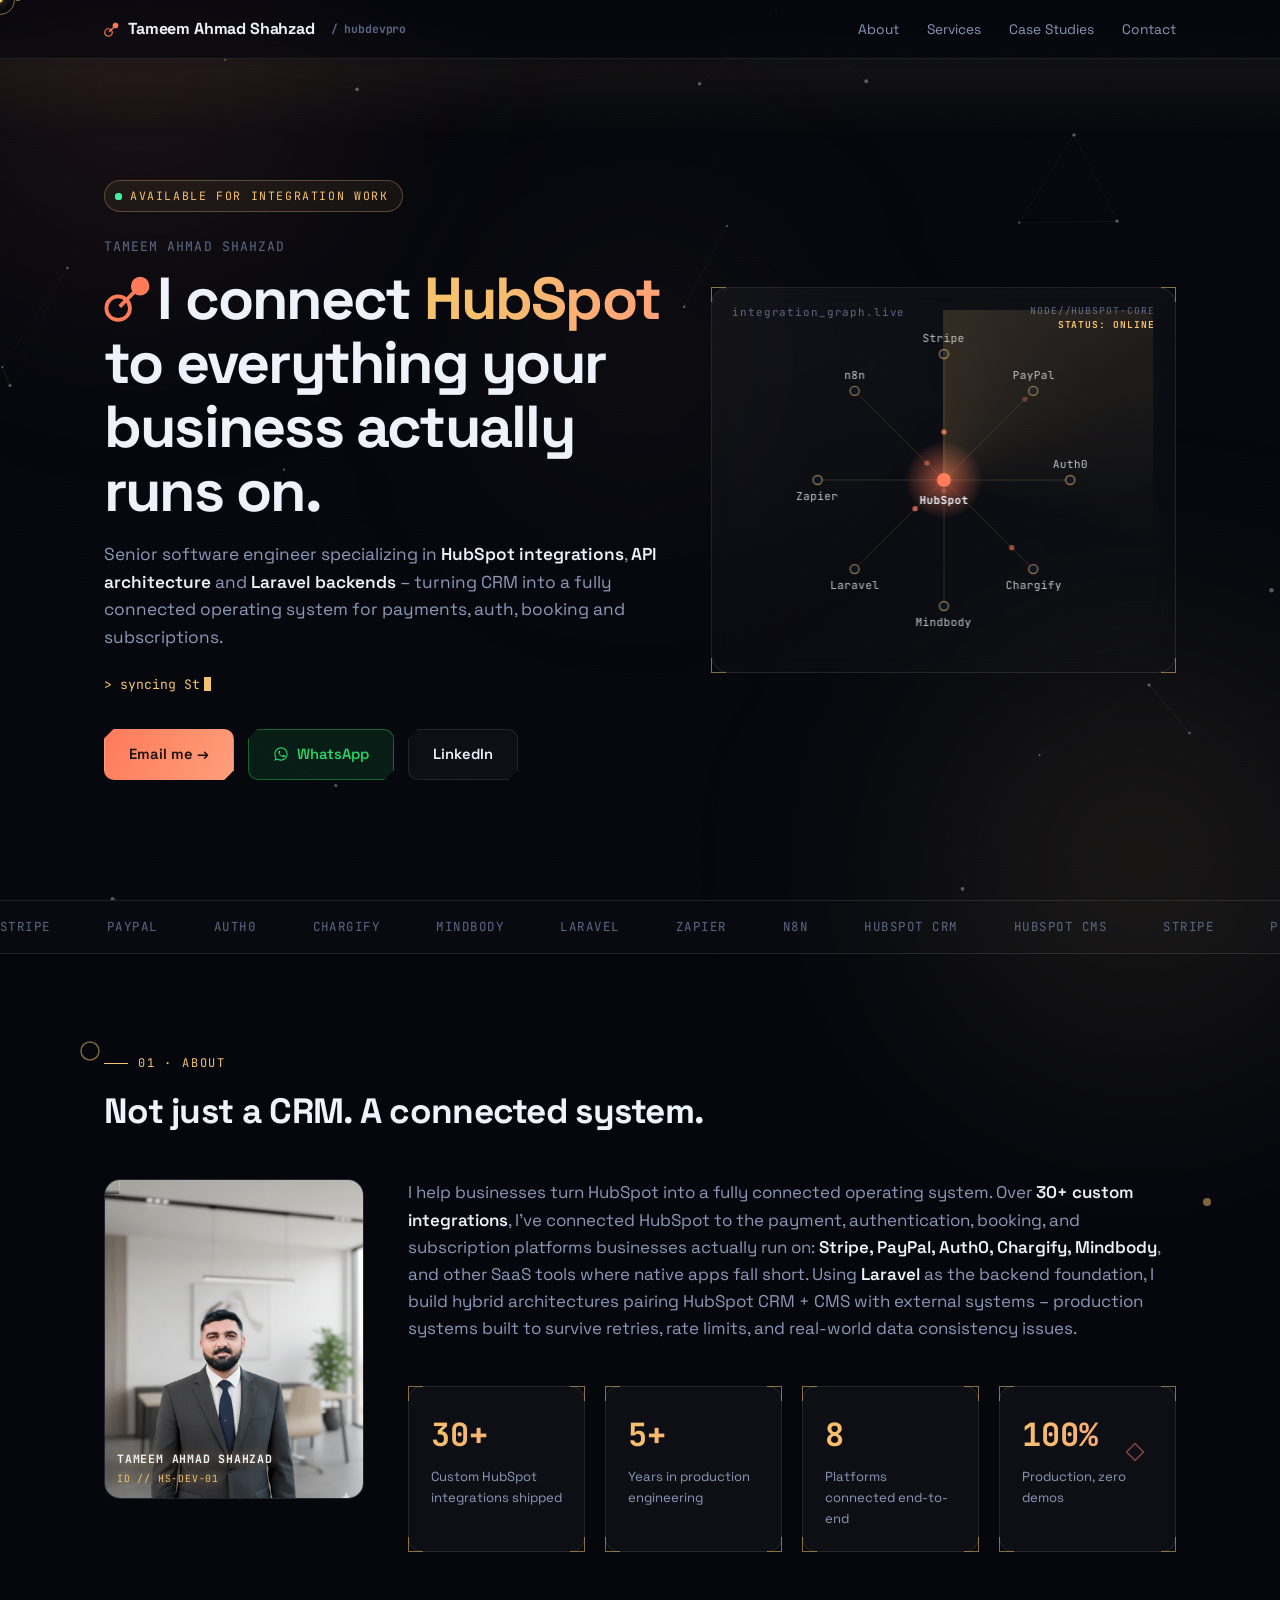
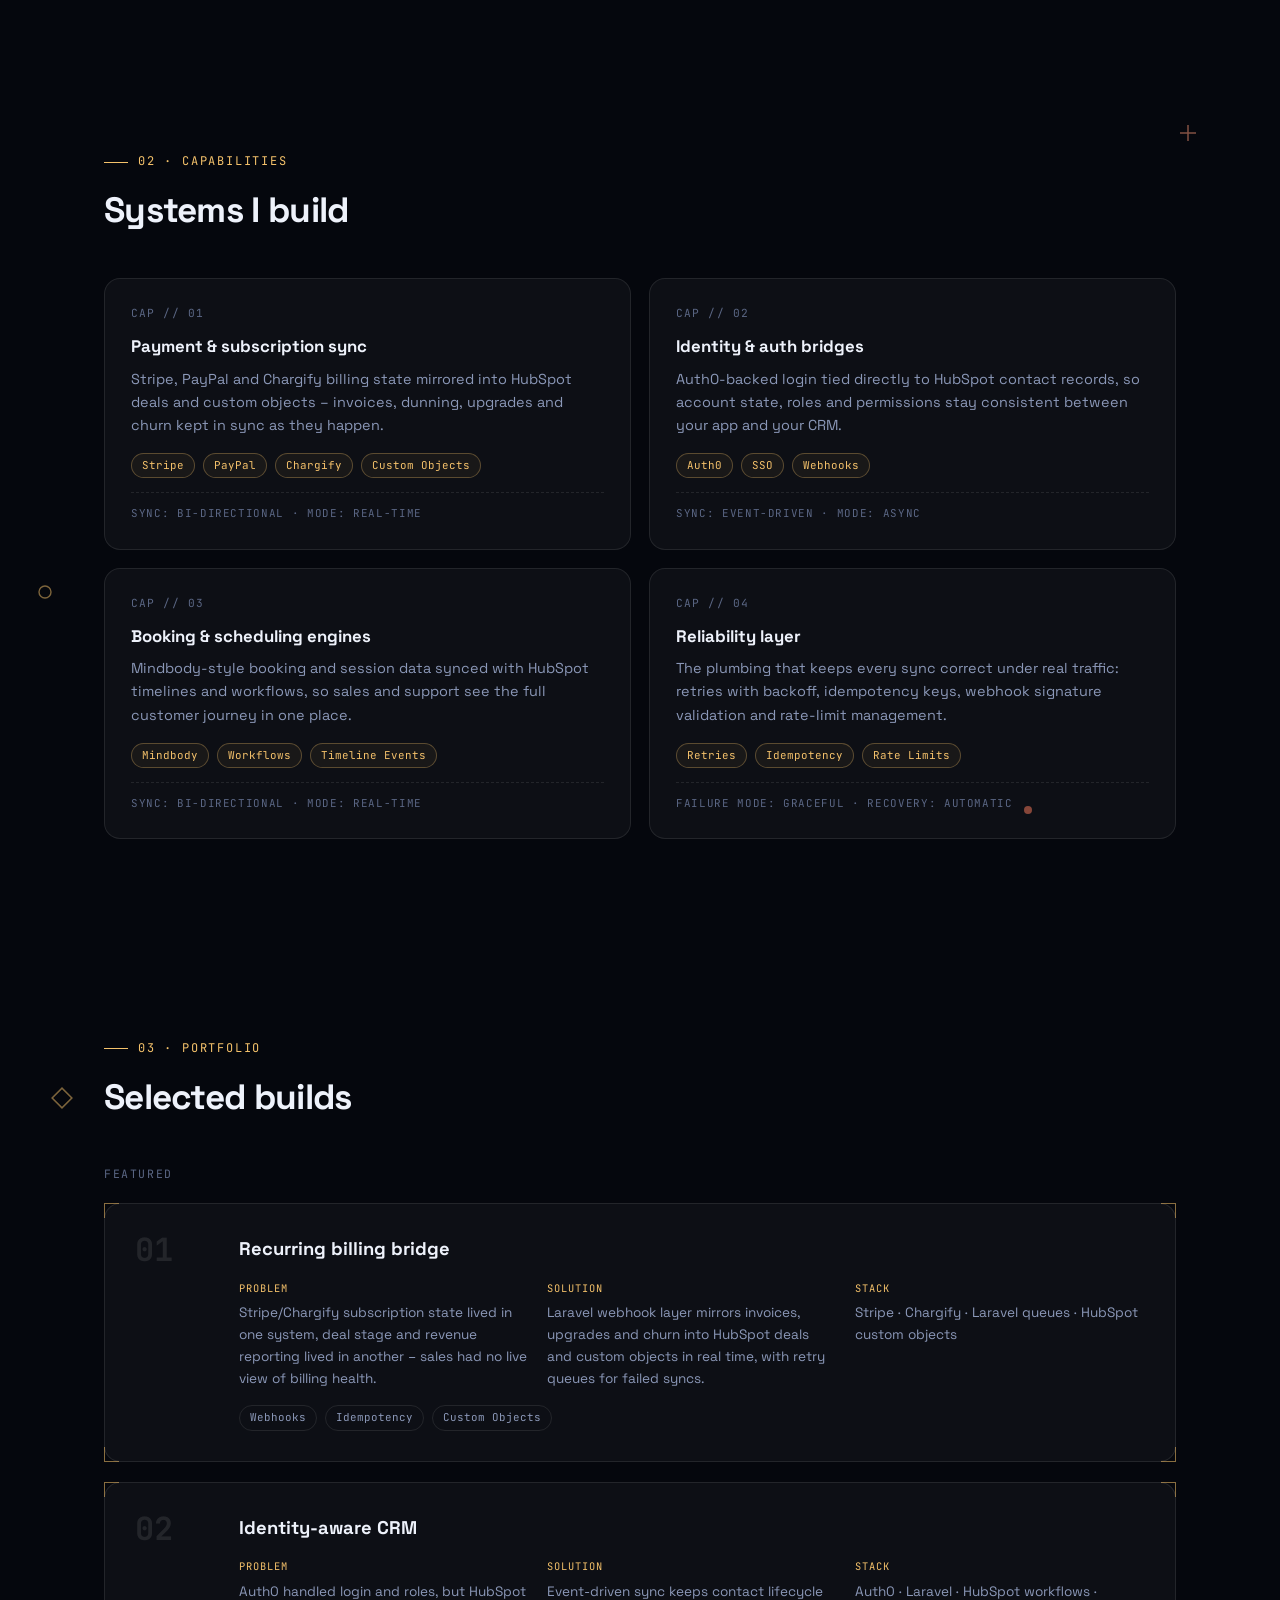
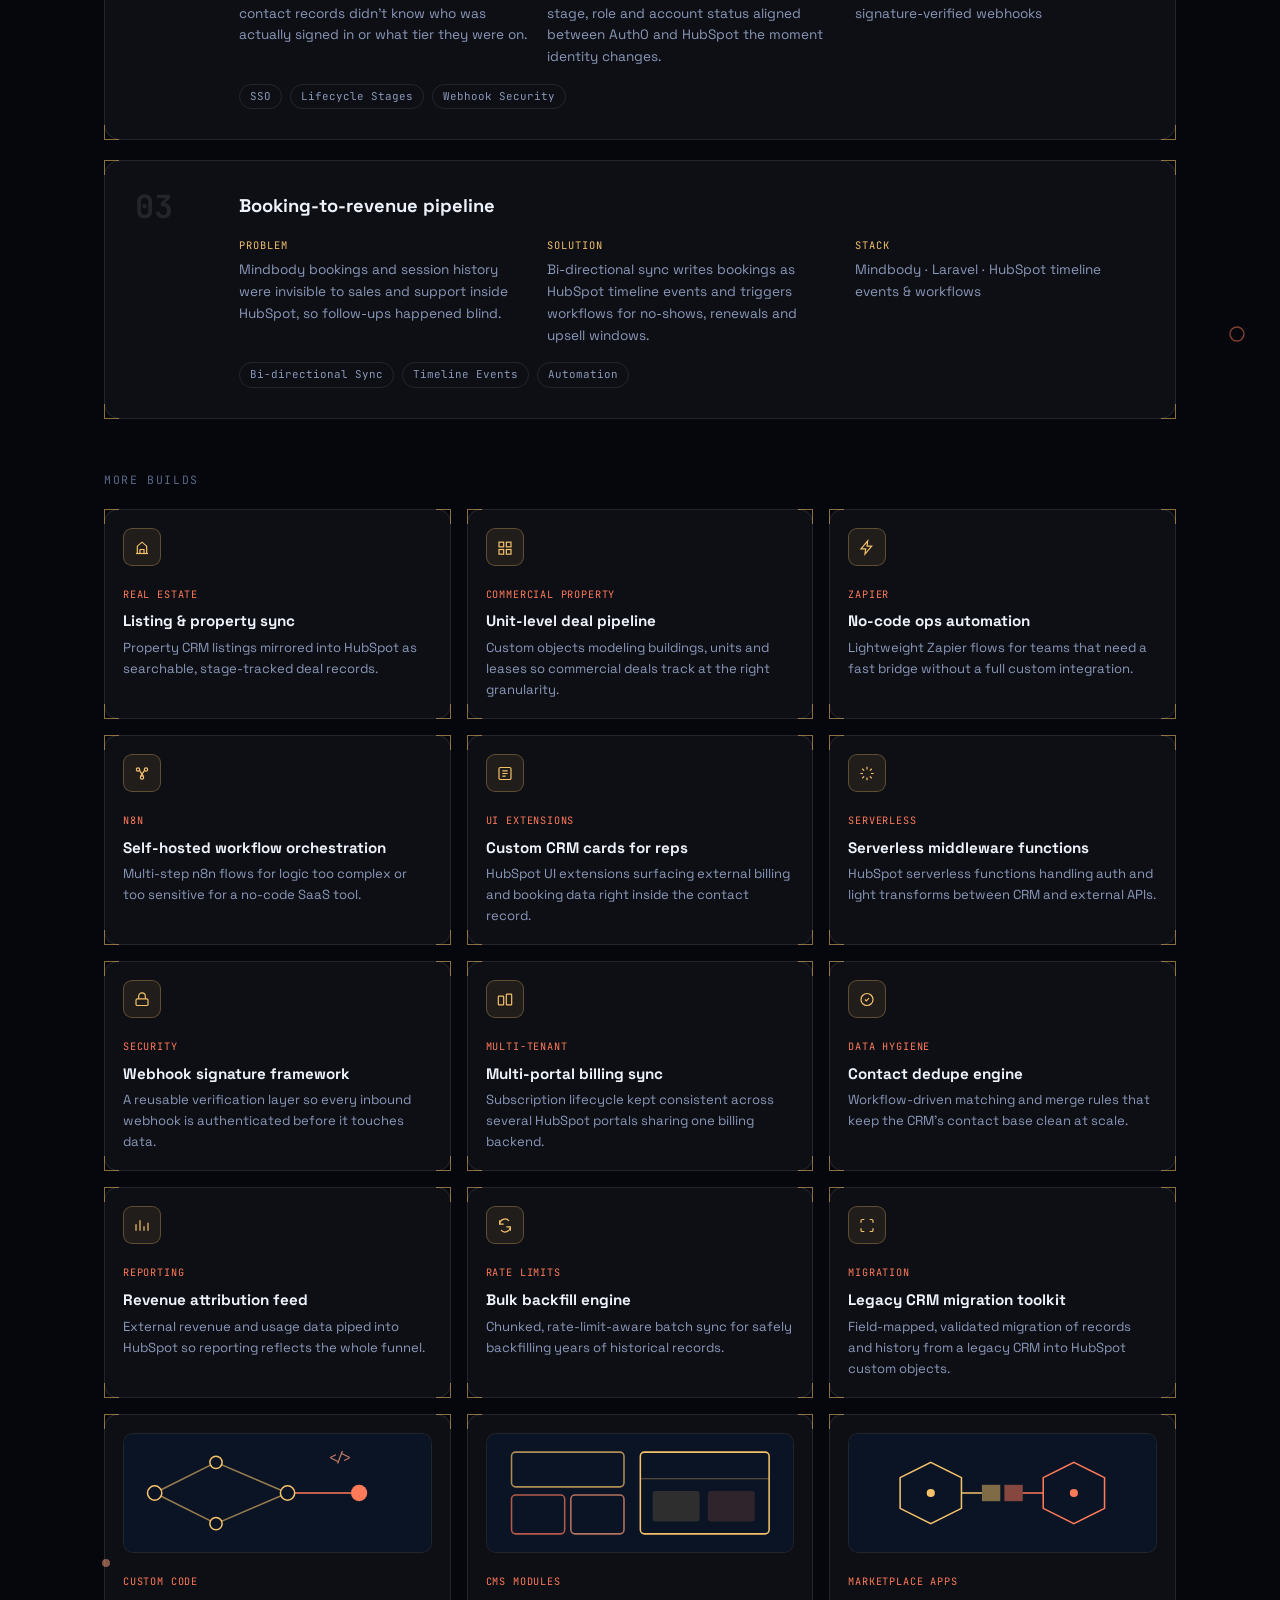
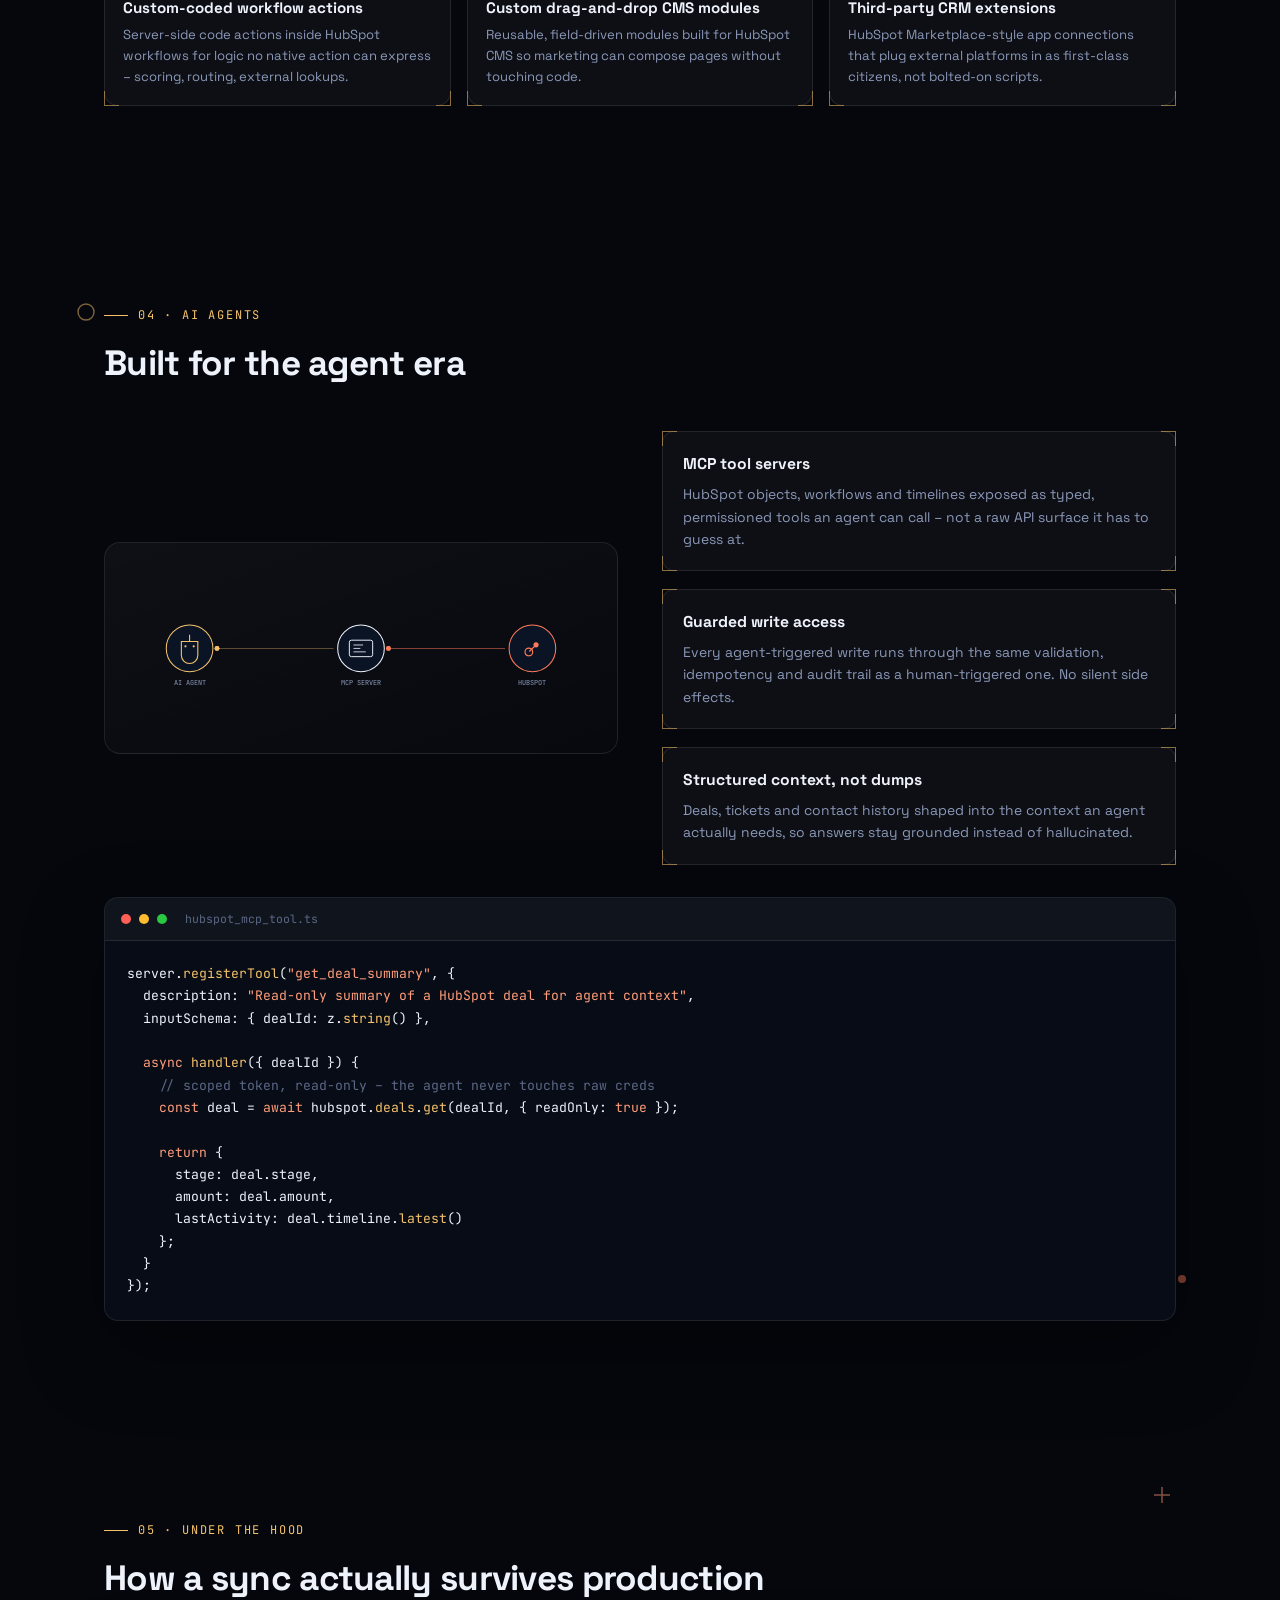
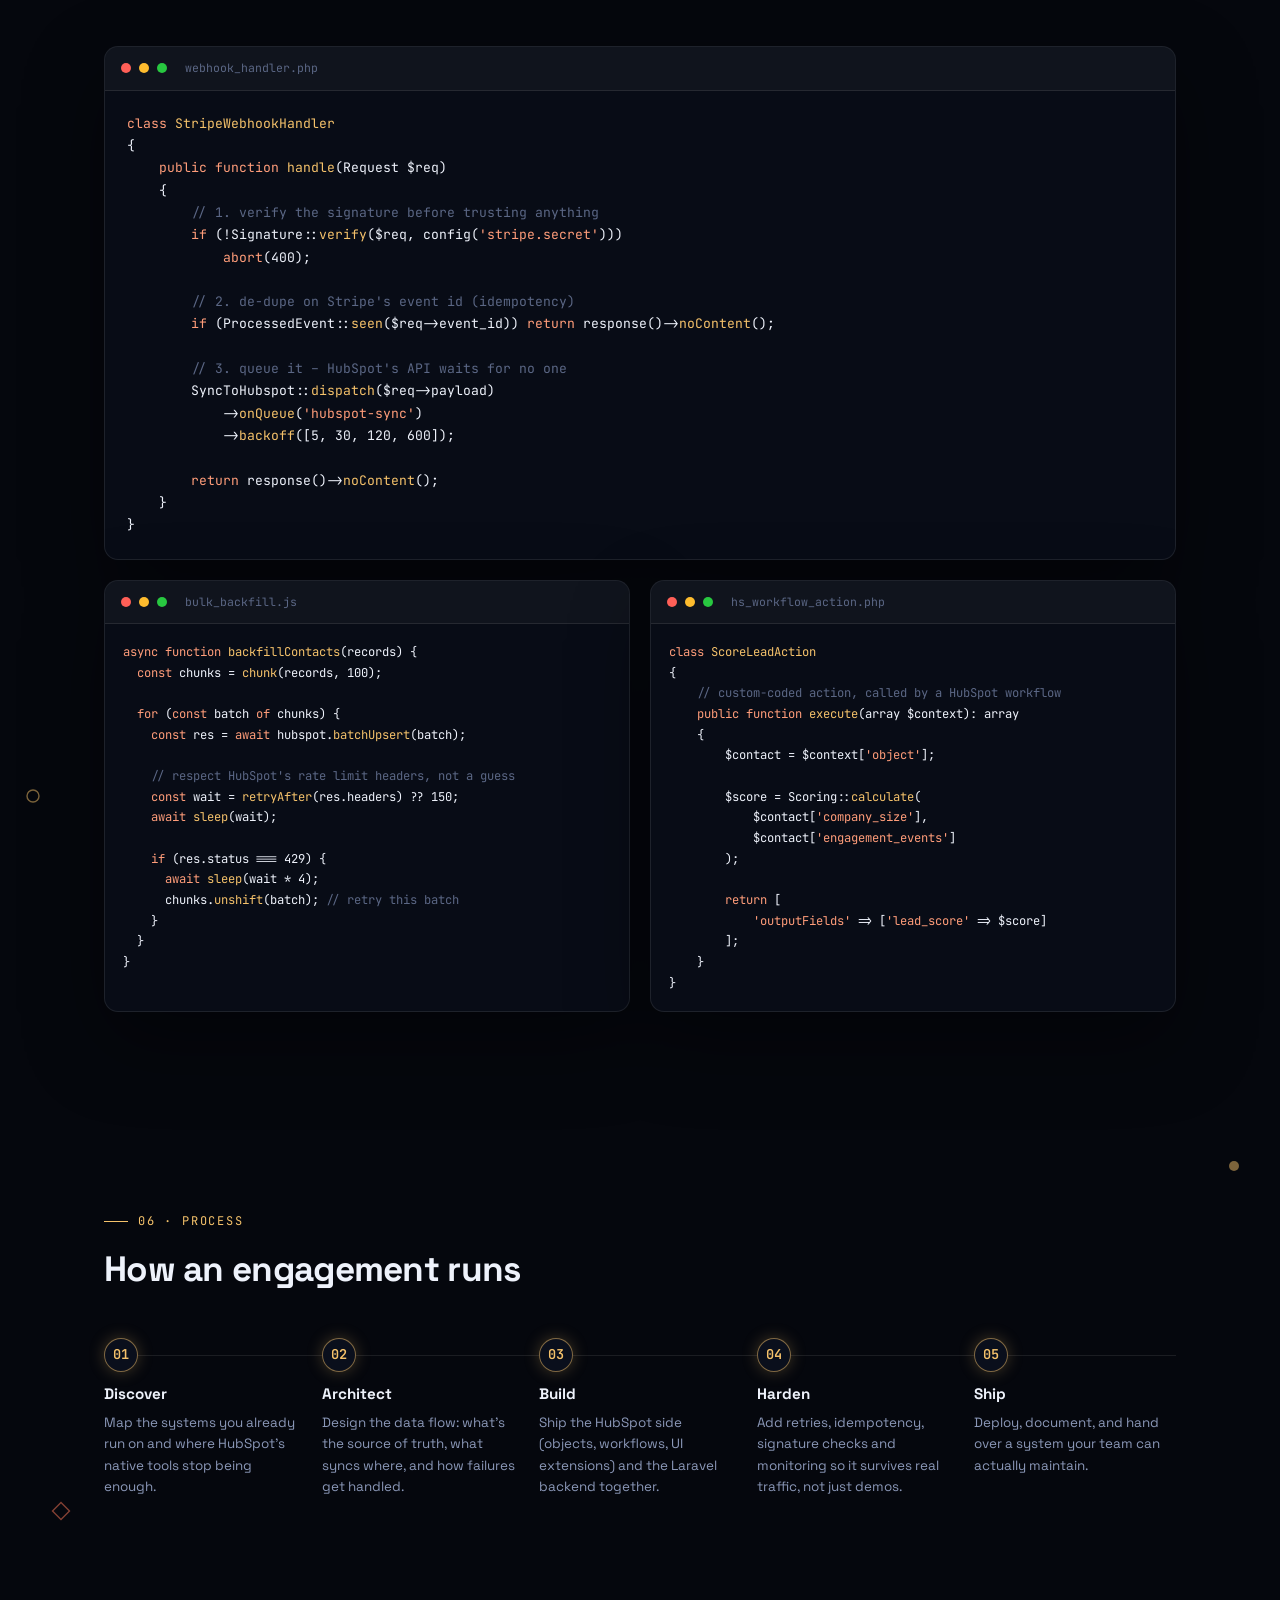
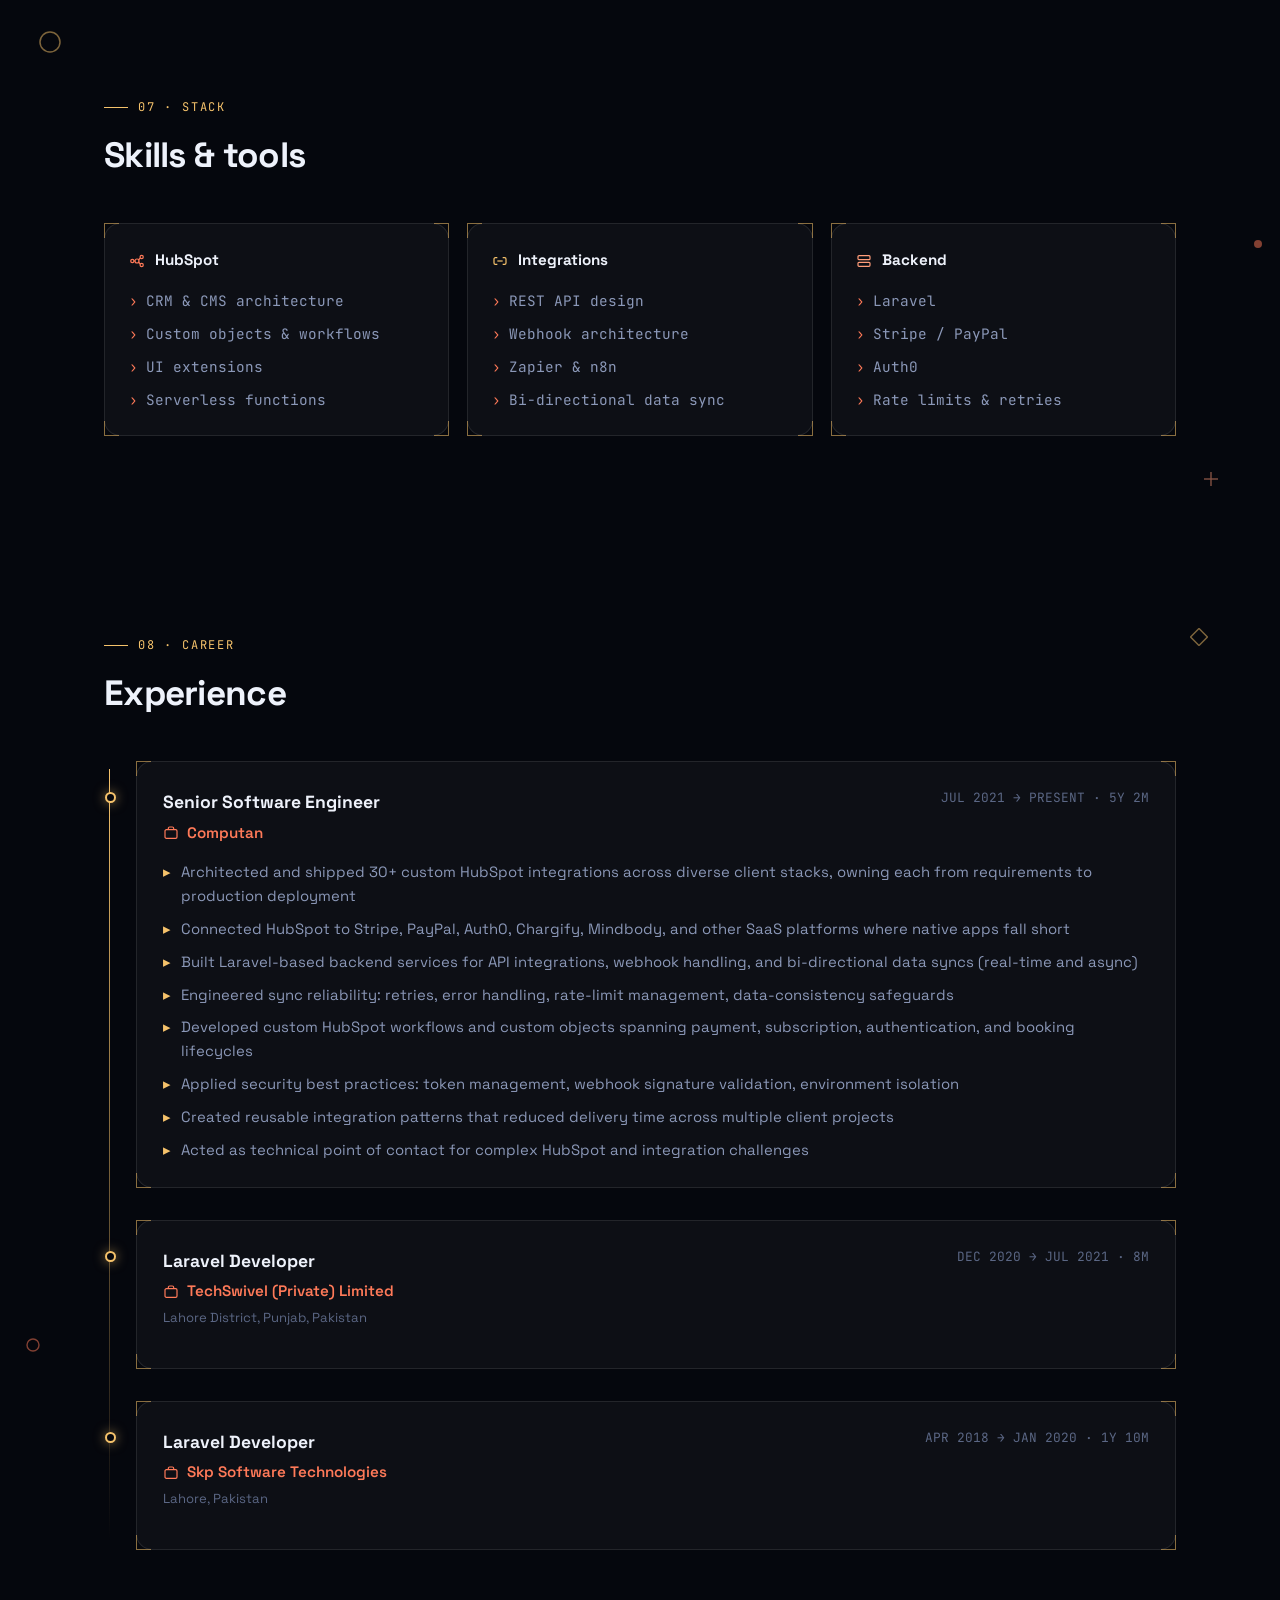
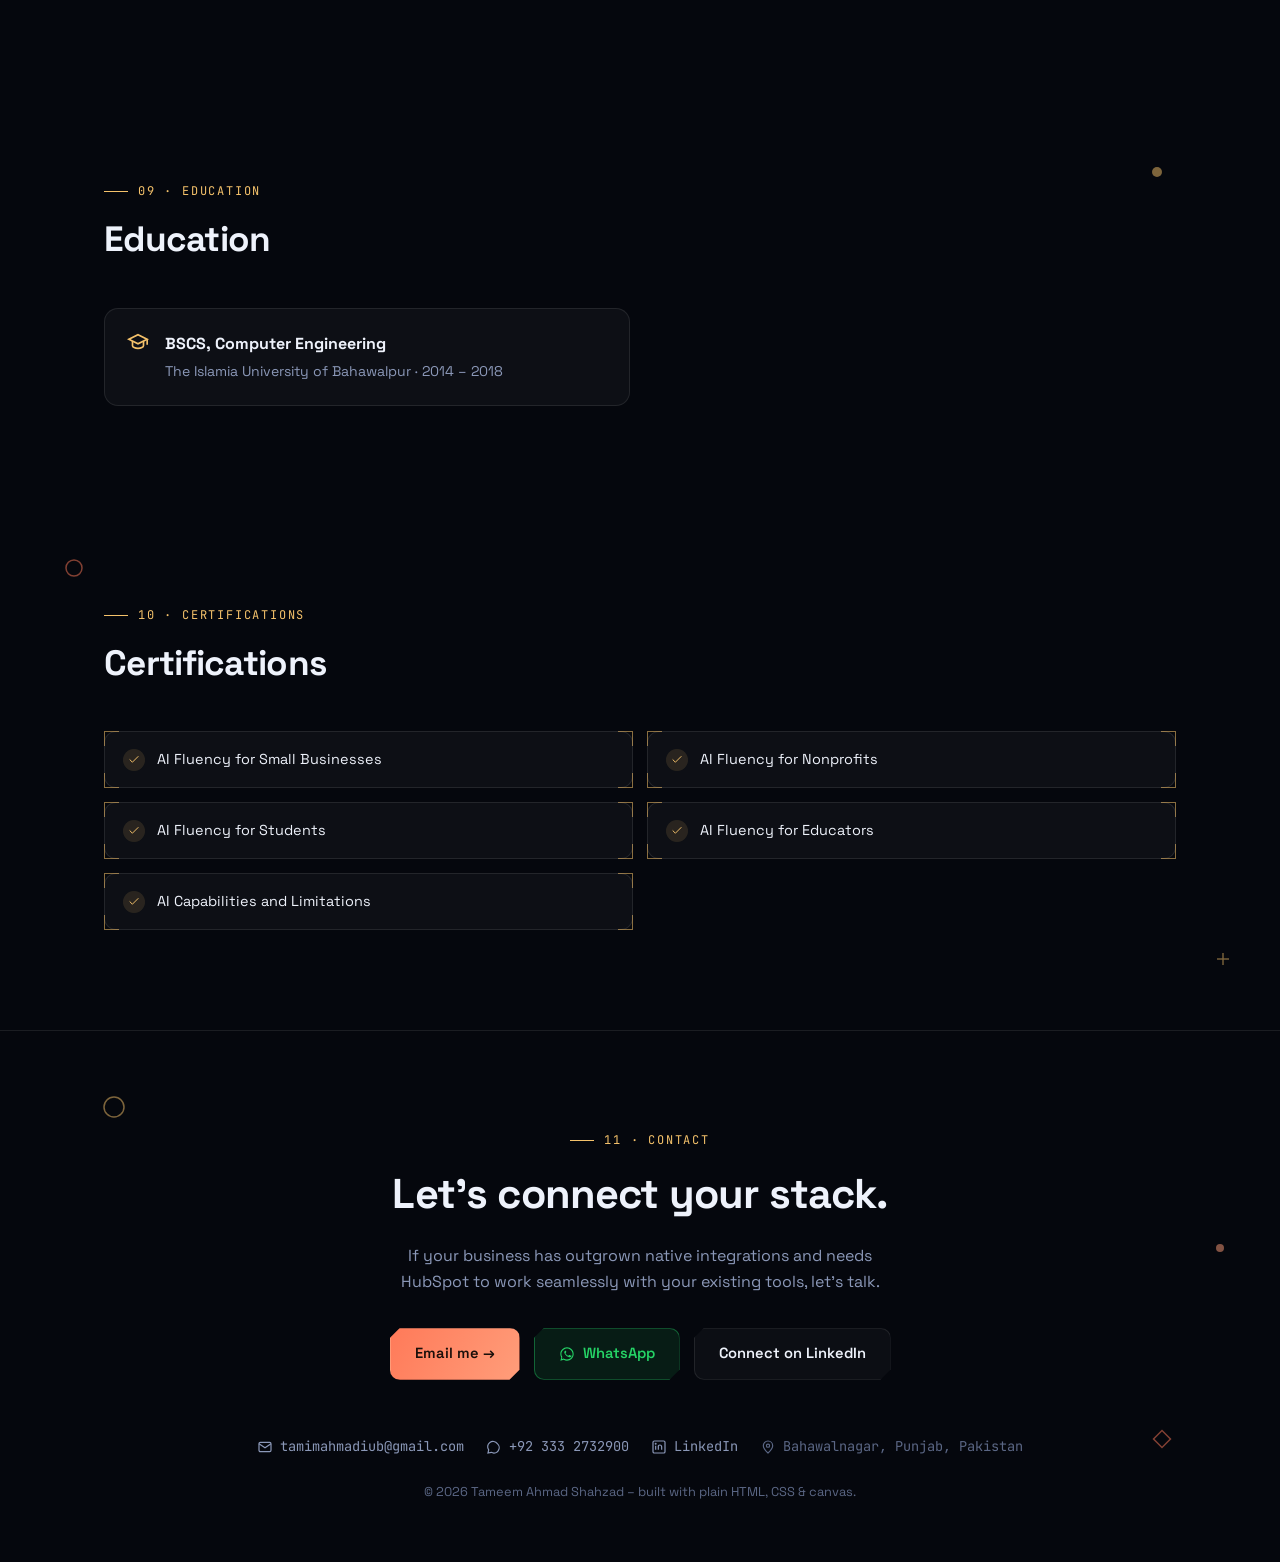
==== index.html @ 79e3f48c "Trim home nav to match the lean 4-item nav used on other pages" ====
<!DOCTYPE html>
<html lang="en">
<head>
<meta charset="UTF-8">
<meta name="viewport" content="width=device-width, initial-scale=1.0">
<title>HubDevPro – Tameem Ahmad Shahzad, HubSpot Integration Developer</title>
<meta name="description" content="Tameem Ahmad Shahzad (HubDevPro) – Senior software engineer building 30+ custom HubSpot integrations: Stripe, PayPal, Auth0, Chargify, Mindbody and Laravel backends, wired for production.">
<meta property="og:title" content="HubDevPro – HubSpot Integration Developer">
<meta property="og:description" content="30+ custom HubSpot integrations shipped. Payments, auth, booking and subscription systems connected to HubSpot CRM/CMS with Laravel backends.">
<meta property="og:image" content="https://hubdevpro.com/assets/gh-avatar.png">
<meta property="og:url" content="https://hubdevpro.com/">
<meta property="og:type" content="website">
<meta name="twitter:card" content="summary">
<meta name="twitter:title" content="HubDevPro – HubSpot Integration Developer">
<meta name="twitter:description" content="30+ custom HubSpot integrations shipped. Payments, auth, booking and subscription systems connected to HubSpot CRM/CMS with Laravel backends.">
<meta name="twitter:image" content="https://hubdevpro.com/assets/gh-avatar.png">
<meta name="robots" content="index, follow">
<meta name="theme-color" content="#05070d">
<link rel="canonical" href="https://hubdevpro.com/">
<link rel="icon" type="image/png" href="assets/gh-avatar.png">
<script type="application/ld+json">
{
  "@context": "https://schema.org",
  "@type": "Person",
  "name": "Tameem Ahmad Shahzad",
  "url": "https://hubdevpro.com/",
  "image": "https://hubdevpro.com/assets/gh-avatar.png",
  "jobTitle": "HubSpot Integration Developer",
  "worksFor": { "@type": "Organization", "name": "Computan" },
  "email": "mailto:tamimahmadiub@gmail.com",
  "sameAs": [
    "https://www.linkedin.com/in/tameemahmad-shahzad-2022a8174",
    "https://github.com/hubdevpro"
  ],
  "knowsAbout": ["HubSpot", "HubSpot CRM", "HubSpot CMS", "API Integrations", "Laravel", "Stripe", "PayPal", "Auth0", "Zapier", "n8n", "Webhook Architecture", "MCP", "AI Agents"],
  "address": { "@type": "PostalAddress", "addressLocality": "Bahawalnagar", "addressRegion": "Punjab", "addressCountry": "Pakistan" }
}
</script>
<link rel="preconnect" href="https://fonts.googleapis.com">
<link rel="preconnect" href="https://fonts.gstatic.com" crossorigin>
<link href="https://fonts.googleapis.com/css2?family=Space+Grotesk:wght@400;500;600;700&family=JetBrains+Mono:wght@400;500;600&display=swap" rel="stylesheet">
<link rel="stylesheet" href="assets/style.css">
</head>
<body>

<div id="boot">
  <div class="line" id="boot-line">INITIALIZING SYSTEM...</div>
  <div class="bar"><i id="boot-bar"></i></div>
  <div class="pct" id="boot-pct">0%</div>
</div>

<svg width="0" height="0" style="position:absolute" aria-hidden="true">
  <symbol id="hs-mark" viewBox="0 0 32 32">
    <line x1="22" y1="10" x2="10" y2="22" stroke="currentColor" stroke-width="2.4"/>
    <circle cx="23" cy="9" r="5" fill="currentColor"/>
    <circle cx="9" cy="23" r="7.5" fill="none" stroke="currentColor" stroke-width="2.4"/>
  </symbol>
</svg>

<canvas id="bg-canvas"></canvas>
<div class="noise"></div>
<div class="scanlines"></div>
<div class="scan-sweep"></div>
<div class="cursor-ring" id="cursor-ring"></div>
<div class="cursor-dot" id="cursor-dot"></div>
<div class="glow-orb orb-1"></div>
<div class="glow-orb orb-2"></div>
<div class="glow-orb orb-3"></div>

<nav>
  <div class="inner">
    <div class="logo"><svg class="icon" style="width:20px;height:20px;color:var(--orange)"><use href="#hs-mark"/></svg>Tameem Ahmad Shahzad<span class="mono" style="color:var(--muted-dim);margin-left:8px;font-size:0.72rem">/ hubdevpro</span></div>
    <div class="links">
      <a href="#about">About</a>
      <a href="services.html">Services</a>
      <a href="case-studies.html">Case Studies</a>
      <a href="#contact">Contact</a>
    </div>
  </div>
</nav>

<header>
  <div class="wrap hero-grid">
    <div>
      <div class="kicker"><span class="ping"></span>Available for integration work</div>
      <div class="mono" style="color:var(--muted-dim);font-size:0.82rem;letter-spacing:0.08em;margin-bottom:10px">TAMEEM AHMAD SHAHZAD</div>
      <h1><svg class="icon" style="width:0.85em;height:0.85em;color:var(--orange);vertical-align:-0.05em;margin-right:0.05em"><use href="#hs-mark"/></svg>I connect <span class="glitch-wrap"><span class="grad" data-text="HubSpot">HubSpot</span></span> to everything your business actually runs on.</h1>
      <p class="tagline">
        Senior software engineer specializing in <b>HubSpot integrations</b>, <b>API architecture</b> and
        <b>Laravel backends</b> – turning CRM into a fully connected operating system for payments,
        auth, booking and subscriptions.
      </p>
      <div class="term mono" id="term"><span id="term-text"></span><span class="cur"></span></div>
      <div class="cta">
        <a class="btn primary" href="mailto:tamimahmadiub@gmail.com">Email me →</a>
        <a class="btn whatsapp" href="https://wa.me/923332732900" target="_blank" rel="noopener">
          <svg width="16" height="16" viewBox="0 0 24 24" fill="currentColor" aria-hidden="true"><path d="M17.5 14.4c-.3-.1-1.6-.8-1.9-.9-.2-.1-.4-.1-.6.1-.2.3-.7.9-.8 1-.2.2-.3.2-.5.1-.3-.1-1.2-.4-2.3-1.4-.9-.8-1.4-1.7-1.6-2-.2-.3 0-.5.1-.6.1-.1.3-.3.4-.5.1-.1.2-.3.3-.4.1-.2 0-.4 0-.5C11.1 9.2 10.7 8 10.5 7.5c-.2-.4-.3-.4-.5-.4h-.5c-.2 0-.5.1-.7.3-.2.3-.9.9-.9 2.1s.9 2.5 1.1 2.7c.1.2 1.9 2.9 4.6 4 .6.3 1.1.4 1.5.6.6.2 1.2.2 1.6.1.5-.1 1.6-.6 1.8-1.3.2-.6.2-1.1.2-1.2-.1-.1-.2-.2-.5-.3zM12 2C6.5 2 2 6.5 2 12c0 1.8.5 3.6 1.4 5.1L2 22l5.1-1.3C8.5 21.5 10.2 22 12 22c5.5 0 10-4.5 10-10S17.5 2 12 2zm0 18.2c-1.6 0-3.2-.4-4.5-1.2l-.3-.2-3 .8.8-3-.2-.3C4 14.9 3.6 13.5 3.6 12 3.6 7.4 7.4 3.6 12 3.6S20.4 7.4 20.4 12 16.6 20.2 12 20.2z"/></svg>
          WhatsApp
        </a>
        <a class="btn ghost" href="https://www.linkedin.com/in/tameemahmad-shahzad-2022a8174" target="_blank" rel="noopener">LinkedIn</a>
      </div>
    </div>
    <div class="diagram hud">
      <div class="c2"></div>
      <div class="tag mono">integration_graph.live</div>
      <div class="id-tag">NODE//HUBSPOT-CORE<br><b>STATUS: ONLINE</b></div>
      <div class="radar"></div>
      <canvas id="hero-canvas"></canvas>
    </div>
  </div>
</header>

<div class="ticker">
  <div class="ticker-track">
    <span>STRIPE</span><span>PAYPAL</span><span>AUTH0</span><span>CHARGIFY</span><span>MINDBODY</span><span>LARAVEL</span><span>ZAPIER</span><span>N8N</span><span>HUBSPOT CRM</span><span>HUBSPOT CMS</span>
    <span>STRIPE</span><span>PAYPAL</span><span>AUTH0</span><span>CHARGIFY</span><span>MINDBODY</span><span>LARAVEL</span><span>ZAPIER</span><span>N8N</span><span>HUBSPOT CRM</span><span>HUBSPOT CMS</span>
  </div>
</div>

<section id="about">
  <div class="floaters">
    <span class="fl a" style="top:12%;left:6%;animation-duration:8s"><svg width="26" height="26" viewBox="0 0 26 26"><circle cx="13" cy="13" r="9" fill="none" stroke="#f5c26b" stroke-width="1.5"/></svg></span>
    <span class="fl b" style="top:70%;left:88%;animation-duration:9s;animation-delay:.5s"><svg width="18" height="18" viewBox="0 0 18 18"><rect x="3" y="3" width="12" height="12" fill="none" stroke="#ff7a59" stroke-width="1.5" transform="rotate(45 9 9)"/></svg></span>
    <span class="fl c" style="top:35%;left:94%;animation-duration:7s"><svg width="8" height="8" viewBox="0 0 8 8"><circle cx="4" cy="4" r="4" fill="#f5c26b"/></svg></span>
  </div>
  <div class="wrap reveal">
    <div class="eyebrow">01 · About</div>
    <h2>Not just a CRM. A connected system.</h2>
    <div class="about-grid">
      <div class="portrait hud">
        <div class="c2"></div>
        <img src="assets/profile.png" alt="Portrait of Tameem Ahmad Shahzad" loading="lazy">
        <div class="scan"></div>
        <div class="id"><b>TAMEEM AHMAD SHAHZAD</b>ID // HS-DEV-01</div>
      </div>
      <div class="about-text">
        <p>
          I help businesses turn HubSpot into a fully connected operating system. Over <b>30+ custom
          integrations</b>, I've connected HubSpot to the payment, authentication, booking, and subscription
          platforms businesses actually run on: <b>Stripe, PayPal, Auth0, Chargify, Mindbody</b>, and other SaaS
          tools where native apps fall short. Using <b>Laravel</b> as the backend foundation, I build hybrid
          architectures pairing HubSpot CRM + CMS with external systems &ndash; production systems built to
          survive retries, rate limits, and real-world data consistency issues.
        </p>
        <div class="stats">
          <div class="stat hud"><div class="c2"></div><div class="num" data-target="30" data-suffix="+">0</div><div class="lbl">Custom HubSpot integrations shipped</div></div>
          <div class="stat hud"><div class="c2"></div><div class="num" data-target="5" data-suffix="+">0</div><div class="lbl">Years in production engineering</div></div>
          <div class="stat hud"><div class="c2"></div><div class="num" data-target="8" data-suffix="">0</div><div class="lbl">Platforms connected end-to-end</div></div>
          <div class="stat hud"><div class="c2"></div><div class="num" data-target="100" data-suffix="%">0</div><div class="lbl">Production, zero demos</div></div>
        </div>
      </div>
    </div>
  </div>
</section>

<section id="capabilities">
  <div class="floaters">
    <span class="fl b" style="top:8%;left:92%;animation-duration:8.5s"><svg width="20" height="20" viewBox="0 0 20 20"><line x1="10" y1="2" x2="10" y2="18" stroke="#ff9d7a" stroke-width="1.5"/><line x1="2" y1="10" x2="18" y2="10" stroke="#ff9d7a" stroke-width="1.5"/></svg></span>
    <span class="fl a" style="top:60%;left:3%;animation-duration:7.5s;animation-delay:.8s"><svg width="14" height="14" viewBox="0 0 14 14"><circle cx="7" cy="7" r="6" fill="none" stroke="#f5c26b" stroke-width="1.4"/></svg></span>
    <span class="fl c" style="top:85%;left:80%;animation-duration:6.5s"><svg width="8" height="8" viewBox="0 0 8 8"><circle cx="4" cy="4" r="4" fill="#ff7a59"/></svg></span>
  </div>
  <div class="wrap reveal">
    <div class="eyebrow">02 · Capabilities</div>
    <h2>Systems I build</h2>
    <div class="cap-grid">
      <div class="cap hud">
        <div class="c2"></div>
        <div class="cap-idx">CAP // 01</div>
        <h3>Payment &amp; subscription sync</h3>
        <p>Stripe, PayPal and Chargify billing state mirrored into HubSpot deals and custom objects &ndash; invoices, dunning, upgrades and churn kept in sync as they happen.</p>
        <div class="tags"><span>Stripe</span><span>PayPal</span><span>Chargify</span><span>Custom Objects</span></div>
        <div class="meta">SYNC: BI-DIRECTIONAL · MODE: REAL-TIME</div>
      </div>
      <div class="cap hud">
        <div class="c2"></div>
        <div class="cap-idx">CAP // 02</div>
        <h3>Identity &amp; auth bridges</h3>
        <p>Auth0-backed login tied directly to HubSpot contact records, so account state, roles and permissions stay consistent between your app and your CRM.</p>
        <div class="tags"><span>Auth0</span><span>SSO</span><span>Webhooks</span></div>
        <div class="meta">SYNC: EVENT-DRIVEN · MODE: ASYNC</div>
      </div>
      <div class="cap hud">
        <div class="c2"></div>
        <div class="cap-idx">CAP // 03</div>
        <h3>Booking &amp; scheduling engines</h3>
        <p>Mindbody-style booking and session data synced with HubSpot timelines and workflows, so sales and support see the full customer journey in one place.</p>
        <div class="tags"><span>Mindbody</span><span>Workflows</span><span>Timeline Events</span></div>
        <div class="meta">SYNC: BI-DIRECTIONAL · MODE: REAL-TIME</div>
      </div>
      <div class="cap hud">
        <div class="c2"></div>
        <div class="cap-idx">CAP // 04</div>
        <h3>Reliability layer</h3>
        <p>The plumbing that keeps every sync correct under real traffic: retries with backoff, idempotency keys, webhook signature validation and rate-limit management.</p>
        <div class="tags"><span>Retries</span><span>Idempotency</span><span>Rate Limits</span></div>
        <div class="meta">FAILURE MODE: GRACEFUL · RECOVERY: AUTOMATIC</div>
      </div>
    </div>
  </div>
</section>

<section id="portfolio">
  <div class="floaters">
    <span class="fl a" style="top:6%;left:4%;animation-duration:9s"><svg width="22" height="22" viewBox="0 0 22 22"><rect x="4" y="4" width="14" height="14" fill="none" stroke="#f5c26b" stroke-width="1.5" transform="rotate(45 11 11)"/></svg></span>
    <span class="fl b" style="top:40%;left:96%;animation-duration:8s;animation-delay:.4s"><svg width="16" height="16" viewBox="0 0 16 16"><circle cx="8" cy="8" r="7" fill="none" stroke="#ff7a59" stroke-width="1.4"/></svg></span>
    <span class="fl c" style="top:90%;left:8%;animation-duration:6s"><svg width="8" height="8" viewBox="0 0 8 8"><circle cx="4" cy="4" r="4" fill="#ff9d7a"/></svg></span>
  </div>
  <div class="wrap reveal">
    <div class="eyebrow">03 · Portfolio</div>
    <h2>Selected builds</h2>
    <div class="pf-sub-label" style="margin-top:0">Featured</div>
    <div class="pf-list">
      <div class="pf hud">
        <div class="c2"></div>
        <div class="pf-num">01</div>
        <div>
          <h3>Recurring billing bridge</h3>
          <div class="pf-row">
            <div><div class="k">Problem</div><p>Stripe/Chargify subscription state lived in one system, deal stage and revenue reporting lived in another &ndash; sales had no live view of billing health.</p></div>
            <div><div class="k">Solution</div><p>Laravel webhook layer mirrors invoices, upgrades and churn into HubSpot deals and custom objects in real time, with retry queues for failed syncs.</p></div>
            <div><div class="k">Stack</div><p>Stripe · Chargify · Laravel queues · HubSpot custom objects</p></div>
          </div>
          <div class="tags"><span>Webhooks</span><span>Idempotency</span><span>Custom Objects</span></div>
        </div>
      </div>
      <div class="pf hud">
        <div class="c2"></div>
        <div class="pf-num">02</div>
        <div>
          <h3>Identity-aware CRM</h3>
          <div class="pf-row">
            <div><div class="k">Problem</div><p>Auth0 handled login and roles, but HubSpot contact records didn't know who was actually signed in or what tier they were on.</p></div>
            <div><div class="k">Solution</div><p>Event-driven sync keeps contact lifecycle stage, role and account status aligned between Auth0 and HubSpot the moment identity changes.</p></div>
            <div><div class="k">Stack</div><p>Auth0 · Laravel · HubSpot workflows · signature-verified webhooks</p></div>
          </div>
          <div class="tags"><span>SSO</span><span>Lifecycle Stages</span><span>Webhook Security</span></div>
        </div>
      </div>
      <div class="pf hud">
        <div class="c2"></div>
        <div class="pf-num">03</div>
        <div>
          <h3>Booking-to-revenue pipeline</h3>
          <div class="pf-row">
            <div><div class="k">Problem</div><p>Mindbody bookings and session history were invisible to sales and support inside HubSpot, so follow-ups happened blind.</p></div>
            <div><div class="k">Solution</div><p>Bi-directional sync writes bookings as HubSpot timeline events and triggers workflows for no-shows, renewals and upsell windows.</p></div>
            <div><div class="k">Stack</div><p>Mindbody · Laravel · HubSpot timeline events &amp; workflows</p></div>
          </div>
          <div class="tags"><span>Bi-directional Sync</span><span>Timeline Events</span><span>Automation</span></div>
        </div>
      </div>
    </div>

    <div class="pf-sub-label">More builds</div>
    <div class="pf-grid">
      <div class="pf-mini hud"><div class="c2"></div>
        <div class="thumb"><svg class="icon" viewBox="0 0 24 24"><path d="M3 21h18"/><path d="M5 21V10l7-6 7 6v11"/><path d="M9 21v-6h6v6"/></svg></div>
        <div class="tag">Real Estate</div>
        <h4>Listing &amp; property sync</h4>
        <p>Property CRM listings mirrored into HubSpot as searchable, stage-tracked deal records.</p>
      </div>
      <div class="pf-mini hud"><div class="c2"></div>
        <div class="thumb"><svg class="icon" viewBox="0 0 24 24"><rect x="3" y="4" width="7" height="7"/><rect x="14" y="4" width="7" height="7"/><rect x="3" y="15" width="7" height="7"/><rect x="14" y="15" width="7" height="7"/></svg></div>
        <div class="tag">Commercial Property</div>
        <h4>Unit-level deal pipeline</h4>
        <p>Custom objects modeling buildings, units and leases so commercial deals track at the right granularity.</p>
      </div>
      <div class="pf-mini hud"><div class="c2"></div>
        <div class="thumb"><svg class="icon" viewBox="0 0 24 24"><path d="M13 2 3 14h7l-1 8 10-12h-7l1-8z"/></svg></div>
        <div class="tag">Zapier</div>
        <h4>No-code ops automation</h4>
        <p>Lightweight Zapier flows for teams that need a fast bridge without a full custom integration.</p>
      </div>
      <div class="pf-mini hud"><div class="c2"></div>
        <div class="thumb"><svg class="icon" viewBox="0 0 24 24"><circle cx="6" cy="6" r="2.5"/><circle cx="18" cy="6" r="2.5"/><circle cx="12" cy="18" r="2.5"/><path d="M8 7l6 9M16 7l-6 9"/></svg></div>
        <div class="tag">n8n</div>
        <h4>Self-hosted workflow orchestration</h4>
        <p>Multi-step n8n flows for logic too complex or too sensitive for a no-code SaaS tool.</p>
      </div>
      <div class="pf-mini hud"><div class="c2"></div>
        <div class="thumb"><svg class="icon" viewBox="0 0 24 24"><rect x="3" y="3" width="18" height="18" rx="2"/><path d="M8 12h8M8 8h8M8 16h5"/></svg></div>
        <div class="tag">UI Extensions</div>
        <h4>Custom CRM cards for reps</h4>
        <p>HubSpot UI extensions surfacing external billing and booking data right inside the contact record.</p>
      </div>
      <div class="pf-mini hud"><div class="c2"></div>
        <div class="thumb"><svg class="icon" viewBox="0 0 24 24"><path d="M12 2v4M12 18v4M4.9 4.9l2.8 2.8M16.3 16.3l2.8 2.8M2 12h4M18 12h4M4.9 19.1l2.8-2.8M16.3 7.7l2.8-2.8"/></svg></div>
        <div class="tag">Serverless</div>
        <h4>Serverless middleware functions</h4>
        <p>HubSpot serverless functions handling auth and light transforms between CRM and external APIs.</p>
      </div>
      <div class="pf-mini hud"><div class="c2"></div>
        <div class="thumb"><svg class="icon" viewBox="0 0 24 24"><rect x="3" y="11" width="18" height="10" rx="2"/><path d="M7 11V7a5 5 0 0 1 10 0v4"/></svg></div>
        <div class="tag">Security</div>
        <h4>Webhook signature framework</h4>
        <p>A reusable verification layer so every inbound webhook is authenticated before it touches data.</p>
      </div>
      <div class="pf-mini hud"><div class="c2"></div>
        <div class="thumb"><svg class="icon" viewBox="0 0 24 24"><rect x="2" y="7" width="8" height="13" rx="1"/><rect x="14" y="4" width="8" height="16" rx="1"/></svg></div>
        <div class="tag">Multi-Tenant</div>
        <h4>Multi-portal billing sync</h4>
        <p>Subscription lifecycle kept consistent across several HubSpot portals sharing one billing backend.</p>
      </div>
      <div class="pf-mini hud"><div class="c2"></div>
        <div class="thumb"><svg class="icon" viewBox="0 0 24 24"><circle cx="12" cy="12" r="9"/><path d="M9 12l2 2 4-4"/></svg></div>
        <div class="tag">Data Hygiene</div>
        <h4>Contact dedupe engine</h4>
        <p>Workflow-driven matching and merge rules that keep the CRM's contact base clean at scale.</p>
      </div>
      <div class="pf-mini hud"><div class="c2"></div>
        <div class="thumb"><svg class="icon" viewBox="0 0 24 24"><path d="M3 20V10M9 20V4M15 20v-7M21 20V8"/></svg></div>
        <div class="tag">Reporting</div>
        <h4>Revenue attribution feed</h4>
        <p>External revenue and usage data piped into HubSpot so reporting reflects the whole funnel.</p>
      </div>
      <div class="pf-mini hud"><div class="c2"></div>
        <div class="thumb"><svg class="icon" viewBox="0 0 24 24"><path d="M4 4v6h6M20 20v-6h-6"/><path d="M4 10a8 8 0 0 1 14-5M20 14a8 8 0 0 1-14 5"/></svg></div>
        <div class="tag">Rate Limits</div>
        <h4>Bulk backfill engine</h4>
        <p>Chunked, rate-limit-aware batch sync for safely backfilling years of historical records.</p>
      </div>
      <div class="pf-mini hud"><div class="c2"></div>
        <div class="thumb"><svg class="icon" viewBox="0 0 24 24"><path d="M21 8V5a2 2 0 0 0-2-2h-3M3 16v3a2 2 0 0 0 2 2h3M16 21h3a2 2 0 0 0 2-2v-3M8 3H5a2 2 0 0 0-2 2v3"/></svg></div>
        <div class="tag">Migration</div>
        <h4>Legacy CRM migration toolkit</h4>
        <p>Field-mapped, validated migration of records and history from a legacy CRM into HubSpot custom objects.</p>
      </div>
      <div class="pf-mini hud"><div class="c2"></div>
        <div class="banner">
          <svg viewBox="0 0 300 120" preserveAspectRatio="xMidYMid slice">
            <rect width="300" height="120" fill="#0a1424"/>
            <line x1="30" y1="60" x2="90" y2="30" stroke="#f5c26b" stroke-width="1.5" opacity="0.6"/>
            <line x1="30" y1="60" x2="90" y2="90" stroke="#f5c26b" stroke-width="1.5" opacity="0.6"/>
            <line x1="90" y1="30" x2="160" y2="60" stroke="#f5c26b" stroke-width="1.5" opacity="0.6"/>
            <line x1="90" y1="90" x2="160" y2="60" stroke="#f5c26b" stroke-width="1.5" opacity="0.6"/>
            <line x1="160" y1="60" x2="230" y2="60" stroke="#ff7a59" stroke-width="1.5"/>
            <circle cx="30" cy="60" r="7" fill="#0a1424" stroke="#f5c26b" stroke-width="1.5"/>
            <circle cx="90" cy="30" r="6" fill="#0a1424" stroke="#f5c26b" stroke-width="1.5"/>
            <circle cx="90" cy="90" r="6" fill="#0a1424" stroke="#f5c26b" stroke-width="1.5"/>
            <circle cx="160" cy="60" r="7" fill="#0a1424" stroke="#f5c26b" stroke-width="1.5"/>
            <circle cx="230" cy="60" r="8" fill="#ff7a59"/>
            <text x="200" y="30" font-family="JetBrains Mono, monospace" font-size="13" fill="#ff9d7a" opacity="0.8">&lt;/&gt;</text>
          </svg>
        </div>
        <div class="tag">Custom Code</div>
        <h4>Custom-coded workflow actions</h4>
        <p>Server-side code actions inside HubSpot workflows for logic no native action can express &ndash; scoring, routing, external lookups.</p>
      </div>
      <div class="pf-mini hud"><div class="c2"></div>
        <div class="banner">
          <svg viewBox="0 0 300 120" preserveAspectRatio="xMidYMid slice">
            <rect width="300" height="120" fill="#0a1424"/>
            <rect x="24" y="20" width="110" height="34" rx="4" fill="none" stroke="#f5c26b" stroke-width="1.5" opacity="0.7"/>
            <rect x="24" y="62" width="52" height="38" rx="4" fill="none" stroke="#ff7a59" stroke-width="1.5" opacity="0.7"/>
            <rect x="82" y="62" width="52" height="38" rx="4" fill="none" stroke="#ff9d7a" stroke-width="1.5" opacity="0.7"/>
            <rect x="150" y="20" width="126" height="80" rx="4" fill="none" stroke="#f5c26b" stroke-width="1.5"/>
            <line x1="150" y1="46" x2="276" y2="46" stroke="#f5c26b" stroke-width="1" opacity="0.4"/>
            <rect x="162" y="58" width="46" height="30" rx="3" fill="#f5c26b" opacity="0.15"/>
            <rect x="216" y="58" width="46" height="30" rx="3" fill="#ff7a59" opacity="0.15"/>
          </svg>
        </div>
        <div class="tag">CMS Modules</div>
        <h4>Custom drag-and-drop CMS modules</h4>
        <p>Reusable, field-driven modules built for HubSpot CMS so marketing can compose pages without touching code.</p>
      </div>
      <div class="pf-mini hud"><div class="c2"></div>
        <div class="banner">
          <svg viewBox="0 0 300 120" preserveAspectRatio="xMidYMid slice">
            <rect width="300" height="120" fill="#0a1424"/>
            <polygon points="80,30 110,45 110,75 80,90 50,75 50,45" fill="none" stroke="#f5c26b" stroke-width="1.5"/>
            <polygon points="220,30 250,45 250,75 220,90 190,75 190,45" fill="none" stroke="#ff7a59" stroke-width="1.5"/>
            <rect x="130" y="52" width="18" height="16" fill="#f5c26b" opacity="0.5"/>
            <rect x="152" y="52" width="18" height="16" fill="#ff7a59" opacity="0.5"/>
            <line x1="110" y1="60" x2="130" y2="60" stroke="#f5c26b" stroke-width="1.5"/>
            <line x1="170" y1="60" x2="190" y2="60" stroke="#ff7a59" stroke-width="1.5"/>
            <circle cx="80" cy="60" r="4" fill="#f5c26b"/>
            <circle cx="220" cy="60" r="4" fill="#ff7a59"/>
          </svg>
        </div>
        <div class="tag">Marketplace Apps</div>
        <h4>Third-party CRM extensions</h4>
        <p>HubSpot Marketplace-style app connections that plug external platforms in as first-class citizens, not bolted-on scripts.</p>
      </div>
    </div>
  </div>
</section>

<section id="mcp-agents">
  <div class="floaters">
    <span class="fl b" style="top:8%;left:6%;animation-duration:8s"><svg width="18" height="18" viewBox="0 0 18 18"><circle cx="9" cy="9" r="8" fill="none" stroke="#f5c26b" stroke-width="1.4"/></svg></span>
    <span class="fl c" style="top:88%;left:92%;animation-duration:6.5s"><svg width="8" height="8" viewBox="0 0 8 8"><circle cx="4" cy="4" r="4" fill="#ff7a59"/></svg></span>
  </div>
  <div class="wrap reveal">
    <div class="eyebrow">04 · AI Agents</div>
    <h2>Built for the agent era</h2>
    <div class="mcp-layout">
      <div class="mcp-diagram">
        <svg viewBox="0 0 700 220" preserveAspectRatio="xMidYMid meet">
          <line x1="140" y1="110" x2="310" y2="110" stroke="#f5c26b" stroke-width="1.5" opacity="0.35"/>
          <line x1="390" y1="110" x2="560" y2="110" stroke="#ff7a59" stroke-width="1.5" opacity="0.5"/>

          <circle class="flow-dot" r="3.5" fill="#f5c26b" style="offset-path:path('M140,110 L310,110')"/>
          <circle class="flow-dot d2" r="3.5" fill="#f5c26b" style="offset-path:path('M140,110 L310,110')"/>
          <circle class="flow-dot" r="3.5" fill="var(--orange)" style="offset-path:path('M390,110 L560,110')"/>
          <circle class="flow-dot d3" r="3.5" fill="var(--orange)" style="offset-path:path('M390,110 L560,110')"/>

          <circle cx="100" cy="110" r="34" fill="#0a1424" stroke="#f5c26b" stroke-width="1.5"/>
          <path d="M88 100h24v20a12 12 0 0 1-24 0z" fill="none" stroke="#f5c26b" stroke-width="1.6"/>
          <circle cx="94" cy="107" r="1.6" fill="#f5c26b"/>
          <circle cx="106" cy="107" r="1.6" fill="#f5c26b"/>
          <line x1="100" y1="90" x2="100" y2="100" stroke="#f5c26b" stroke-width="1.6"/>
          <text x="100" y="164" text-anchor="middle" class="mcp-node-label">AI AGENT</text>

          <circle cx="350" cy="110" r="34" fill="#0a1424" stroke="#eef2fb" stroke-width="1.5"/>
          <rect x="333" y="98" width="34" height="24" rx="3" fill="none" stroke="#eef2fb" stroke-width="1.4"/>
          <line x1="339" y1="105" x2="353" y2="105" stroke="#eef2fb" stroke-width="1.2"/>
          <line x1="339" y1="110" x2="349" y2="110" stroke="#eef2fb" stroke-width="1.2"/>
          <line x1="339" y1="115" x2="357" y2="115" stroke="#eef2fb" stroke-width="1.2"/>
          <text x="350" y="164" text-anchor="middle" class="mcp-node-label">MCP SERVER</text>

          <circle cx="600" cy="110" r="34" fill="#0a1424" stroke="#ff7a59" stroke-width="1.5"/>
          <use href="#hs-mark" x="588" y="98" width="24" height="24" color="#ff7a59"/>
          <text x="600" y="164" text-anchor="middle" class="mcp-node-label">HUBSPOT</text>
        </svg>
      </div>
      <div class="mcp-cap-list">
        <div class="mcp-cap hud"><div class="c2"></div>
          <h4>MCP tool servers</h4>
          <p>HubSpot objects, workflows and timelines exposed as typed, permissioned tools an agent can call &ndash; not a raw API surface it has to guess at.</p>
        </div>
        <div class="mcp-cap hud"><div class="c2"></div>
          <h4>Guarded write access</h4>
          <p>Every agent-triggered write runs through the same validation, idempotency and audit trail as a human-triggered one. No silent side effects.</p>
        </div>
        <div class="mcp-cap hud"><div class="c2"></div>
          <h4>Structured context, not dumps</h4>
          <p>Deals, tickets and contact history shaped into the context an agent actually needs, so answers stay grounded instead of hallucinated.</p>
        </div>
      </div>
    </div>

    <div class="code-win" style="margin-top:32px">
      <div class="bar2"><i></i><i></i><i></i><span>hubspot_mcp_tool.ts</span></div>
      <pre><span class="v">server</span>.<span class="f">registerTool</span>(<span class="s">"get_deal_summary"</span>, {
  <span class="v">description</span>: <span class="s">"Read-only summary of a HubSpot deal for agent context"</span>,
  <span class="v">inputSchema</span>: { <span class="v">dealId</span>: <span class="v">z</span>.<span class="f">string</span>() },

  <span class="k">async</span> <span class="f">handler</span>({ <span class="v">dealId</span> }) {
    <span class="c">// scoped token, read-only &ndash; the agent never touches raw creds</span>
    <span class="k">const</span> <span class="v">deal</span> = <span class="k">await</span> <span class="v">hubspot</span>.<span class="f">deals</span>.<span class="f">get</span>(<span class="v">dealId</span>, { <span class="v">readOnly</span>: <span class="k">true</span> });

    <span class="k">return</span> {
      <span class="v">stage</span>: <span class="v">deal</span>.<span class="v">stage</span>,
      <span class="v">amount</span>: <span class="v">deal</span>.<span class="v">amount</span>,
      <span class="v">lastActivity</span>: <span class="v">deal</span>.<span class="v">timeline</span>.<span class="f">latest</span>()
    };
  }
});</pre>
    </div>
  </div>
</section>

<section id="under-the-hood">
  <div class="floaters">
    <span class="fl a" style="top:5%;left:90%;animation-duration:9s"><svg width="20" height="20" viewBox="0 0 20 20"><line x1="10" y1="2" x2="10" y2="18" stroke="#ff9d7a" stroke-width="1.5"/><line x1="2" y1="10" x2="18" y2="10" stroke="#ff9d7a" stroke-width="1.5"/></svg></span>
    <span class="fl b" style="top:75%;left:2%;animation-duration:7s;animation-delay:.6s"><svg width="14" height="14" viewBox="0 0 14 14"><circle cx="7" cy="7" r="6" fill="none" stroke="#f5c26b" stroke-width="1.4"/></svg></span>
  </div>
  <div class="wrap reveal">
    <div class="eyebrow">05 · Under the hood</div>
    <h2>How a sync actually survives production</h2>
    <div class="code-win">
      <div class="bar2"><i></i><i></i><i></i><span>webhook_handler.php</span></div>
      <pre><span class="k">class</span> <span class="f">StripeWebhookHandler</span>
{
    <span class="k">public function</span> <span class="f">handle</span>(<span class="v">Request</span> <span class="v">$req</span>)
    {
        <span class="c">// 1. verify the signature before trusting anything</span>
        <span class="k">if</span> (!<span class="v">Signature</span>::<span class="f">verify</span>(<span class="v">$req</span>, <span class="v">config</span>(<span class="s">'stripe.secret'</span>)))
            <span class="k">abort</span>(<span class="v">400</span>);

        <span class="c">// 2. de-dupe on Stripe's event id (idempotency)</span>
        <span class="k">if</span> (<span class="v">ProcessedEvent</span>::<span class="f">seen</span>(<span class="v">$req</span>-&gt;<span class="v">event_id</span>)) <span class="k">return</span> <span class="v">response</span>()-&gt;<span class="f">noContent</span>();

        <span class="c">// 3. queue it – HubSpot's API waits for no one</span>
        <span class="v">SyncToHubspot</span>::<span class="f">dispatch</span>(<span class="v">$req</span>-&gt;<span class="v">payload</span>)
            -&gt;<span class="f">onQueue</span>(<span class="s">'hubspot-sync'</span>)
            -&gt;<span class="f">backoff</span>([<span class="v">5</span>, <span class="v">30</span>, <span class="v">120</span>, <span class="v">600</span>]);

        <span class="k">return</span> <span class="v">response</span>()-&gt;<span class="f">noContent</span>();
    }
}</pre>
    </div>

    <div class="code-grid">
      <div class="code-win">
        <div class="bar2"><i></i><i></i><i></i><span>bulk_backfill.js</span></div>
        <pre><span class="k">async function</span> <span class="f">backfillContacts</span>(<span class="v">records</span>) {
  <span class="k">const</span> <span class="v">chunks</span> = <span class="f">chunk</span>(<span class="v">records</span>, <span class="v">100</span>);

  <span class="k">for</span> (<span class="k">const</span> <span class="v">batch</span> <span class="k">of</span> <span class="v">chunks</span>) {
    <span class="k">const</span> <span class="v">res</span> = <span class="k">await</span> <span class="v">hubspot</span>.<span class="f">batchUpsert</span>(<span class="v">batch</span>);

    <span class="c">// respect HubSpot's rate limit headers, not a guess</span>
    <span class="k">const</span> <span class="v">wait</span> = <span class="f">retryAfter</span>(<span class="v">res</span>.<span class="v">headers</span>) ?? <span class="v">150</span>;
    <span class="k">await</span> <span class="f">sleep</span>(<span class="v">wait</span>);

    <span class="k">if</span> (<span class="v">res</span>.<span class="v">status</span> === <span class="v">429</span>) {
      <span class="k">await</span> <span class="f">sleep</span>(<span class="v">wait</span> * <span class="v">4</span>);
      <span class="v">chunks</span>.<span class="f">unshift</span>(<span class="v">batch</span>); <span class="c">// retry this batch</span>
    }
  }
}</pre>
      </div>
      <div class="code-win">
        <div class="bar2"><i></i><i></i><i></i><span>hs_workflow_action.php</span></div>
        <pre><span class="k">class</span> <span class="f">ScoreLeadAction</span>
{
    <span class="c">// custom-coded action, called by a HubSpot workflow</span>
    <span class="k">public function</span> <span class="f">execute</span>(<span class="v">array</span> <span class="v">$context</span>): <span class="v">array</span>
    {
        <span class="v">$contact</span> = <span class="v">$context</span>[<span class="s">'object'</span>];

        <span class="v">$score</span> = <span class="v">Scoring</span>::<span class="f">calculate</span>(
            <span class="v">$contact</span>[<span class="s">'company_size'</span>],
            <span class="v">$contact</span>[<span class="s">'engagement_events'</span>]
        );

        <span class="k">return</span> [
            <span class="s">'outputFields'</span> =&gt; [<span class="s">'lead_score'</span> =&gt; <span class="v">$score</span>]
        ];
    }
}</pre>
      </div>
    </div>
  </div>
</section>

<section id="process">
  <div class="floaters">
    <span class="fl c" style="top:10%;left:96%;animation-duration:6s"><svg width="10" height="10" viewBox="0 0 10 10"><circle cx="5" cy="5" r="5" fill="#f5c26b"/></svg></span>
    <span class="fl a" style="top:80%;left:4%;animation-duration:8.5s;animation-delay:.3s"><svg width="20" height="20" viewBox="0 0 20 20"><rect x="4" y="4" width="12" height="12" fill="none" stroke="#ff7a59" stroke-width="1.4" transform="rotate(45 10 10)"/></svg></span>
  </div>
  <div class="wrap reveal">
    <div class="eyebrow">06 · Process</div>
    <h2>How an engagement runs</h2>
    <div class="process">
      <div class="pstep"><div class="n">01</div><h4>Discover</h4><p>Map the systems you already run on and where HubSpot's native tools stop being enough.</p></div>
      <div class="pstep"><div class="n">02</div><h4>Architect</h4><p>Design the data flow: what's the source of truth, what syncs where, and how failures get handled.</p></div>
      <div class="pstep"><div class="n">03</div><h4>Build</h4><p>Ship the HubSpot side (objects, workflows, UI extensions) and the Laravel backend together.</p></div>
      <div class="pstep"><div class="n">04</div><h4>Harden</h4><p>Add retries, idempotency, signature checks and monitoring so it survives real traffic, not just demos.</p></div>
      <div class="pstep"><div class="n">05</div><h4>Ship</h4><p>Deploy, document, and hand over a system your team can actually maintain.</p></div>
    </div>
  </div>
</section>

<section id="skills">
  <div class="floaters">
    <span class="fl b" style="top:6%;left:3%;animation-duration:9s"><svg width="24" height="24" viewBox="0 0 24 24"><circle cx="12" cy="12" r="10" fill="none" stroke="#f5c26b" stroke-width="1.5"/></svg></span>
    <span class="fl a" style="top:88%;left:94%;animation-duration:7s;animation-delay:.5s"><svg width="16" height="16" viewBox="0 0 16 16"><line x1="8" y1="1" x2="8" y2="15" stroke="#ff9d7a" stroke-width="1.4"/><line x1="1" y1="8" x2="15" y2="8" stroke="#ff9d7a" stroke-width="1.4"/></svg></span>
    <span class="fl c" style="top:45%;left:98%;animation-duration:6s"><svg width="8" height="8" viewBox="0 0 8 8"><circle cx="4" cy="4" r="4" fill="#ff7a59"/></svg></span>
  </div>
  <div class="wrap reveal">
    <div class="eyebrow">07 · Stack</div>
    <h2>Skills &amp; tools</h2>
    <div class="skill-groups">
      <div class="skill-group hud">
        <div class="c2"></div>
        <h3><svg class="icon" style="color:var(--orange)" viewBox="0 0 24 24"><circle cx="12" cy="12" r="3"/><circle cx="19" cy="6" r="2.4"/><circle cx="19" cy="18" r="2.4"/><circle cx="5" cy="12" r="2.4"/><line x1="14.1" y1="10.5" x2="17" y2="7.5"/><line x1="14.1" y1="13.5" x2="17" y2="16.5"/><line x1="9" y1="12" x2="7.4" y2="12"/></svg>HubSpot</h3>
        <ul>
          <li>CRM &amp; CMS architecture</li>
          <li>Custom objects &amp; workflows</li>
          <li>UI extensions</li>
          <li>Serverless functions</li>
        </ul>
      </div>
      <div class="skill-group hud">
        <div class="c2"></div>
        <h3><svg class="icon" style="color:var(--gold)" viewBox="0 0 24 24"><path d="M8 7H5a2 2 0 0 0-2 2v6a2 2 0 0 0 2 2h3"/><path d="M16 7h3a2 2 0 0 1 2 2v6a2 2 0 0 1-2 2h-3"/><line x1="8" y1="12" x2="16" y2="12"/></svg>Integrations</h3>
        <ul>
          <li>REST API design</li>
          <li>Webhook architecture</li>
          <li>Zapier &amp; n8n</li>
          <li>Bi-directional data sync</li>
        </ul>
      </div>
      <div class="skill-group hud">
        <div class="c2"></div>
        <h3><svg class="icon" style="color:var(--coral)" viewBox="0 0 24 24"><rect x="3" y="4" width="18" height="6" rx="1.5"/><rect x="3" y="14" width="18" height="6" rx="1.5"/><line x1="7" y1="7" x2="7" y2="7"/><line x1="7" y1="17" x2="7" y2="17"/></svg>Backend</h3>
        <ul>
          <li>Laravel</li>
          <li>Stripe / PayPal</li>
          <li>Auth0</li>
          <li>Rate limits &amp; retries</li>
        </ul>
      </div>
    </div>
  </div>
</section>

<section id="experience">
  <div class="floaters">
    <span class="fl a" style="top:8%;left:93%;animation-duration:8s"><svg width="18" height="18" viewBox="0 0 18 18"><rect x="3" y="3" width="12" height="12" fill="none" stroke="#f5c26b" stroke-width="1.5" transform="rotate(45 9 9)"/></svg></span>
    <span class="fl b" style="top:70%;left:2%;animation-duration:7.5s;animation-delay:.4s"><svg width="14" height="14" viewBox="0 0 14 14"><circle cx="7" cy="7" r="6" fill="none" stroke="#ff7a59" stroke-width="1.4"/></svg></span>
  </div>
  <div class="wrap reveal">
    <div class="eyebrow">08 · Career</div>
    <h2>Experience</h2>
    <div class="timeline">

      <div class="job hud">
        <div class="c2"></div>
        <span class="dot-marker"></span>
        <div class="row">
          <span class="role">Senior Software Engineer</span>
          <span class="dates mono">JUL 2021 → PRESENT · 5Y 2M</span>
        </div>
        <div class="company"><svg class="icon" viewBox="0 0 24 24"><rect x="3" y="7" width="18" height="13" rx="2"/><path d="M8 7V5a2 2 0 0 1 2-2h4a2 2 0 0 1 2 2v2"/></svg>Computan</div>
        <ul>
          <li>Architected and shipped 30+ custom HubSpot integrations across diverse client stacks, owning each from requirements to production deployment</li>
          <li>Connected HubSpot to Stripe, PayPal, Auth0, Chargify, Mindbody, and other SaaS platforms where native apps fall short</li>
          <li>Built Laravel-based backend services for API integrations, webhook handling, and bi-directional data syncs (real-time and async)</li>
          <li>Engineered sync reliability: retries, error handling, rate-limit management, data-consistency safeguards</li>
          <li>Developed custom HubSpot workflows and custom objects spanning payment, subscription, authentication, and booking lifecycles</li>
          <li>Applied security best practices: token management, webhook signature validation, environment isolation</li>
          <li>Created reusable integration patterns that reduced delivery time across multiple client projects</li>
          <li>Acted as technical point of contact for complex HubSpot and integration challenges</li>
        </ul>
      </div>

      <div class="job hud">
        <div class="c2"></div>
        <span class="dot-marker"></span>
        <div class="row">
          <span class="role">Laravel Developer</span>
          <span class="dates mono">DEC 2020 → JUL 2021 · 8M</span>
        </div>
        <div class="company"><svg class="icon" viewBox="0 0 24 24"><rect x="3" y="7" width="18" height="13" rx="2"/><path d="M8 7V5a2 2 0 0 1 2-2h4a2 2 0 0 1 2 2v2"/></svg>TechSwivel (Private) Limited</div>
        <div class="place">Lahore District, Punjab, Pakistan</div>
      </div>

      <div class="job hud">
        <div class="c2"></div>
        <span class="dot-marker"></span>
        <div class="row">
          <span class="role">Laravel Developer</span>
          <span class="dates mono">APR 2018 → JAN 2020 · 1Y 10M</span>
        </div>
        <div class="company"><svg class="icon" viewBox="0 0 24 24"><rect x="3" y="7" width="18" height="13" rx="2"/><path d="M8 7V5a2 2 0 0 1 2-2h4a2 2 0 0 1 2 2v2"/></svg>Skp Software Technologies</div>
        <div class="place">Lahore, Pakistan</div>
      </div>

    </div>
  </div>
</section>

<section id="education">
  <div class="floaters">
    <span class="fl c" style="top:20%;left:90%;animation-duration:6s"><svg width="10" height="10" viewBox="0 0 10 10"><circle cx="5" cy="5" r="5" fill="#f5c26b"/></svg></span>
  </div>
  <div class="wrap reveal">
    <div class="eyebrow">09 · Education</div>
    <h2>Education</h2>
    <div class="grid2">
      <div class="card" style="display:flex;gap:16px;align-items:flex-start">
        <svg class="icon" style="width:22px;height:22px;flex:0 0 22px;color:var(--gold)" viewBox="0 0 24 24"><path d="M2 9l10-5 10 5-10 5-10-5z"/><path d="M6 11v5c0 1.5 2.7 3 6 3s6-1.5 6-3v-5"/><path d="M22 9v6"/></svg>
        <div>
          <h3>BSCS, Computer Engineering</h3>
          <p>The Islamia University of Bahawalpur · 2014 &ndash; 2018</p>
        </div>
      </div>
    </div>
  </div>
</section>

<section id="certifications">
  <div class="floaters">
    <span class="fl a" style="top:10%;left:5%;animation-duration:8.5s"><svg width="20" height="20" viewBox="0 0 20 20"><circle cx="10" cy="10" r="8" fill="none" stroke="#ff7a59" stroke-width="1.5"/></svg></span>
    <span class="fl b" style="top:85%;left:95%;animation-duration:7s;animation-delay:.5s"><svg width="14" height="14" viewBox="0 0 14 14"><line x1="7" y1="1" x2="7" y2="13" stroke="#f5c26b" stroke-width="1.4"/><line x1="1" y1="7" x2="13" y2="7" stroke="#f5c26b" stroke-width="1.4"/></svg></span>
  </div>
  <div class="wrap reveal">
    <div class="eyebrow">10 · Certifications</div>
    <h2>Certifications</h2>
    <div class="cert-grid">
      <div class="cert hud"><div class="c2"></div><span class="check"><svg class="icon" viewBox="0 0 24 24" style="width:13px;height:13px"><path d="M20 6L9 17l-5-5"/></svg></span>AI Fluency for Small Businesses</div>
      <div class="cert hud"><div class="c2"></div><span class="check"><svg class="icon" viewBox="0 0 24 24" style="width:13px;height:13px"><path d="M20 6L9 17l-5-5"/></svg></span>AI Fluency for Nonprofits</div>
      <div class="cert hud"><div class="c2"></div><span class="check"><svg class="icon" viewBox="0 0 24 24" style="width:13px;height:13px"><path d="M20 6L9 17l-5-5"/></svg></span>AI Fluency for Students</div>
      <div class="cert hud"><div class="c2"></div><span class="check"><svg class="icon" viewBox="0 0 24 24" style="width:13px;height:13px"><path d="M20 6L9 17l-5-5"/></svg></span>AI Fluency for Educators</div>
      <div class="cert hud"><div class="c2"></div><span class="check"><svg class="icon" viewBox="0 0 24 24" style="width:13px;height:13px"><path d="M20 6L9 17l-5-5"/></svg></span>AI Capabilities and Limitations</div>
    </div>
  </div>
</section>

<footer id="contact">
  <div class="floaters">
    <span class="fl a" style="top:12%;left:8%;animation-duration:9s"><svg width="24" height="24" viewBox="0 0 24 24"><circle cx="12" cy="12" r="10" fill="none" stroke="#f5c26b" stroke-width="1.5"/></svg></span>
    <span class="fl b" style="top:75%;left:90%;animation-duration:8s;animation-delay:.5s"><svg width="20" height="20" viewBox="0 0 20 20"><rect x="4" y="4" width="12" height="12" fill="none" stroke="#ff7a59" stroke-width="1.5" transform="rotate(45 10 10)"/></svg></span>
    <span class="fl c" style="top:40%;left:95%;animation-duration:6.5s"><svg width="8" height="8" viewBox="0 0 8 8"><circle cx="4" cy="4" r="4" fill="#ff9d7a"/></svg></span>
  </div>
  <div class="wrap reveal">
    <div class="eyebrow">11 · Contact</div>
    <h2>Let's connect your stack.</h2>
    <p class="lead">If your business has outgrown native integrations and needs HubSpot to work seamlessly with your existing tools, let's talk.</p>
    <div class="cta">
      <a class="btn primary" href="mailto:tamimahmadiub@gmail.com">Email me →</a>
      <a class="btn whatsapp" href="https://wa.me/923332732900" target="_blank" rel="noopener">
        <svg width="16" height="16" viewBox="0 0 24 24" fill="currentColor" aria-hidden="true"><path d="M17.5 14.4c-.3-.1-1.6-.8-1.9-.9-.2-.1-.4-.1-.6.1-.2.3-.7.9-.8 1-.2.2-.3.2-.5.1-.3-.1-1.2-.4-2.3-1.4-.9-.8-1.4-1.7-1.6-2-.2-.3 0-.5.1-.6.1-.1.3-.3.4-.5.1-.1.2-.3.3-.4.1-.2 0-.4 0-.5C11.1 9.2 10.7 8 10.5 7.5c-.2-.4-.3-.4-.5-.4h-.5c-.2 0-.5.1-.7.3-.2.3-.9.9-.9 2.1s.9 2.5 1.1 2.7c.1.2 1.9 2.9 4.6 4 .6.3 1.1.4 1.5.6.6.2 1.2.2 1.6.1.5-.1 1.6-.6 1.8-1.3.2-.6.2-1.1.2-1.2-.1-.1-.2-.2-.5-.3zM12 2C6.5 2 2 6.5 2 12c0 1.8.5 3.6 1.4 5.1L2 22l5.1-1.3C8.5 21.5 10.2 22 12 22c5.5 0 10-4.5 10-10S17.5 2 12 2zm0 18.2c-1.6 0-3.2-.4-4.5-1.2l-.3-.2-3 .8.8-3-.2-.3C4 14.9 3.6 13.5 3.6 12 3.6 7.4 7.4 3.6 12 3.6S20.4 7.4 20.4 12 16.6 20.2 12 20.2z"/></svg>
        WhatsApp
      </a>
      <a class="btn ghost" href="https://www.linkedin.com/in/tameemahmad-shahzad-2022a8174" target="_blank" rel="noopener">Connect on LinkedIn</a>
    </div>
    <div class="contact-links">
      <a href="mailto:tamimahmadiub@gmail.com"><svg class="icon" viewBox="0 0 24 24"><rect x="3" y="5" width="18" height="14" rx="2"/><path d="M3 7l9 6 9-6"/></svg>tamimahmadiub@gmail.com</a>
      <a href="https://wa.me/923332732900" target="_blank" rel="noopener"><svg class="icon" viewBox="0 0 24 24"><path d="M17 7a8 8 0 1 0-13 9.4L3 21l4.8-1a8 8 0 0 0 9.2-13z"/></svg>+92 333 2732900</a>
      <a href="https://www.linkedin.com/in/tameemahmad-shahzad-2022a8174" target="_blank" rel="noopener"><svg class="icon" viewBox="0 0 24 24"><rect x="3" y="3" width="18" height="18" rx="2"/><line x1="7" y1="10" x2="7" y2="16"/><circle cx="7" cy="7" r="0.6" fill="currentColor"/><path d="M11 16v-6"/><path d="M11 11c0-1.5 1-2 2.2-2 1.6 0 2.8 1 2.8 3v4"/></svg>LinkedIn</a>
      <span><svg class="icon" viewBox="0 0 24 24"><path d="M12 21s-7-6.5-7-11a7 7 0 0 1 14 0c0 4.5-7 11-7 11z"/><circle cx="12" cy="10" r="2.4"/></svg>Bahawalnagar, Punjab, Pakistan</span>
    </div>
    <small>&copy; <span id="year"></span> Tameem Ahmad Shahzad – built with plain HTML, CSS &amp; canvas.</small>
  </div>
</footer>

<script src="assets/site.js"></script>
<script>
HDP.termType('term-text', [
  '> connecting HubSpot.CRM ... OK',
  '> syncing Stripe / PayPal ... OK',
  '> auth handshake via Auth0 ... OK',
  '> laravel backend ... ONLINE'
]);
HDP.heroDiagram('hero-canvas', 'HubSpot', ['Stripe','PayPal','Auth0','Chargify','Mindbody','Laravel','Zapier','n8n']);
</script>
</body>
</html>
---- assets/style.css ----
:root{
    --bg:#05070d;
    --bg2:#0a0f1c;
    --card:rgba(255,255,255,0.035);
    --card-hover:rgba(255,255,255,0.06);
    --border:rgba(255,255,255,0.09);
    --border-hi:rgba(245,194,107,0.5);
    --text:#eef2fb;
    --muted:#8b98b8;
    --muted-dim:#5b6785;
    --orange:#ff7a59;
    --gold:#f5c26b;
    --coral:#ff9d7a;
  }
  *{box-sizing:border-box;margin:0;padding:0}
  html{scroll-behavior:smooth}
  body{cursor:none}
  @media (hover:none){body{cursor:auto}}
  ::selection{background:var(--gold);color:#04120f}
  ::-webkit-scrollbar{width:10px}
  ::-webkit-scrollbar-track{background:var(--bg)}
  ::-webkit-scrollbar-thumb{background:#1c2740;border-radius:8px}
  ::-webkit-scrollbar-thumb:hover{background:#2c3a5c}

  body{
    font-family:'Space Grotesk',-apple-system,BlinkMacSystemFont,sans-serif;
    background:var(--bg);
    color:var(--text);
    line-height:1.6;
    position:relative;
    overflow-x:hidden;
  }
  a{color:inherit}
  .mono{font-family:'JetBrains Mono',Consolas,monospace}
  .wrap{max-width:1120px;margin:0 auto;padding:0 24px;position:relative;z-index:1}

  #bg-canvas{position:fixed;inset:0;width:100%;height:100%;z-index:0}
  .noise{
    position:fixed;inset:0;z-index:0;pointer-events:none;opacity:0.035;mix-blend-mode:overlay;
    background-image:url("data:image/svg+xml,%3Csvg xmlns='http://www.w3.org/2000/svg' width='100' height='100'%3E%3Cfilter id='n'%3E%3CfeTurbulence type='fractalNoise' baseFrequency='0.9' numOctaves='2' stitchTiles='stitch'/%3E%3C/filter%3E%3Crect width='100%25' height='100%25' filter='url(%23n)'/%3E%3C/svg%3E");
  }
  .glow-orb{
    position:fixed;border-radius:50%;filter:blur(120px);z-index:0;pointer-events:none;
  }
  .orb-1{width:520px;height:520px;top:-180px;left:-120px;background:radial-gradient(circle,rgba(255,122,89,0.16),transparent 70%)}
  .orb-2{width:600px;height:600px;bottom:-260px;right:-160px;background:radial-gradient(circle,rgba(245,194,107,0.14),transparent 70%)}
  .orb-3{width:400px;height:400px;top:40%;left:50%;transform:translate(-50%,-50%);background:radial-gradient(circle,rgba(255,157,122,0.08),transparent 70%)}

  /* nav */
  nav{
    position:fixed;top:0;left:0;right:0;z-index:50;
    backdrop-filter:blur(14px);-webkit-backdrop-filter:blur(14px);
    background:rgba(5,7,13,0.55);border-bottom:1px solid var(--border);
  }
  nav .inner{max-width:1120px;margin:0 auto;padding:16px 24px;display:flex;justify-content:space-between;align-items:center}
  .logo{font-weight:700;font-size:1rem;letter-spacing:-0.01em;display:flex;align-items:center;gap:8px}
  .logo .dot{width:8px;height:8px;border-radius:50%;background:var(--gold);box-shadow:0 0 12px var(--gold);animation:pulse-dot 2s infinite}
  @keyframes pulse-dot{0%,100%{opacity:1}50%{opacity:0.3}}
  nav .links{display:flex;gap:28px;font-size:0.86rem;color:var(--muted)}
  nav .links a{text-decoration:none;transition:color .15s}
  nav .links a:hover{color:var(--gold)}
  @media (max-width:640px){nav .links{display:none}}
  @media (max-width:480px){.logo{font-size:0.85rem}.logo .mono{display:none}}

  /* hero */
  header{
    min-height:100vh;display:flex;align-items:center;
    padding:120px 0 60px;position:relative;
  }
  .hero-grid{display:grid;grid-template-columns:1.1fr 0.9fr;gap:48px;align-items:center;width:100%}
  @media (max-width:900px){.hero-grid{grid-template-columns:1fr}}

  .kicker{
    display:inline-flex;align-items:center;gap:8px;
    font-family:'JetBrains Mono',monospace;
    font-size:0.72rem;letter-spacing:0.14em;color:var(--gold);
    border:1px solid rgba(245,194,107,0.3);border-radius:999px;padding:6px 14px 6px 10px;
    background:rgba(245,194,107,0.06);margin-bottom:24px;text-transform:uppercase;
    animation:fadeUp .7s ease both;
  }
  .kicker .ping{position:relative;width:7px;height:7px;border-radius:50%;background:#3cf2a0}
  .kicker .ping::after{
    content:"";position:absolute;inset:0;border-radius:50%;background:#3cf2a0;
    animation:ping 1.8s cubic-bezier(0,0,0.2,1) infinite;
  }
  @keyframes ping{75%,100%{transform:scale(2.4);opacity:0}}

  header h1{
    font-size:clamp(2.4rem,5.4vw,3.7rem);font-weight:700;letter-spacing:-0.03em;line-height:1.08;
    animation:fadeUp .7s ease .05s both;
  }
  header h1 .grad{
    background:linear-gradient(100deg,var(--gold) 10%,var(--coral) 55%,var(--orange) 95%);
    -webkit-background-clip:text;background-clip:text;color:transparent;
    background-size:200% auto;animation:shine 6s linear infinite;
  }
  @keyframes shine{to{background-position:200% center}}

  header .tagline{
    margin-top:18px;color:var(--muted);font-size:1.08rem;max-width:52ch;
    animation:fadeUp .7s ease .1s both;
  }
  header .tagline b{color:var(--text);font-weight:600}

  header .cta{margin-top:34px;display:flex;gap:14px;flex-wrap:wrap;animation:fadeUp .7s ease .15s both}
  .btn{
    display:inline-flex;align-items:center;gap:8px;padding:13px 24px;border-radius:10px;
    font-weight:600;font-size:0.92rem;text-decoration:none;border:1px solid var(--border);
    transition:transform .2s ease, border-color .2s ease, box-shadow .2s ease, background .2s ease;
  }
  .btn:hover{transform:translateY(-3px)}
  .btn.primary{background:linear-gradient(120deg,var(--orange),#ff9d7a);color:#1a0f0a;border-color:transparent}
  .btn.primary:hover{box-shadow:0 8px 30px rgba(255,122,89,0.4)}
  .btn.ghost{color:var(--text);background:rgba(255,255,255,0.03)}
  .btn.ghost:hover{border-color:var(--border-hi);box-shadow:0 8px 30px rgba(245,194,107,0.18)}
  .btn.whatsapp{background:rgba(37,211,102,0.1);color:#25d366;border-color:rgba(37,211,102,0.4)}
  .btn.whatsapp:hover{box-shadow:0 8px 30px rgba(37,211,102,0.3);border-color:#25d366}

  @keyframes fadeUp{from{opacity:0;transform:translateY(14px)}to{opacity:1;transform:translateY(0)}}

  /* ticker */
  .ticker{
    position:relative;z-index:1;border-top:1px solid var(--border);border-bottom:1px solid var(--border);
    overflow:hidden;padding:16px 0;background:rgba(255,255,255,0.015);
  }
  .ticker-track{display:flex;gap:56px;width:max-content;animation:scroll-left 26s linear infinite}
  .ticker-track span{
    font-family:'JetBrains Mono',monospace;font-size:0.78rem;letter-spacing:0.12em;color:var(--muted-dim);
    white-space:nowrap;
  }
  @keyframes scroll-left{from{transform:translateX(0)}to{transform:translateX(-50%)}}

  /* hero diagram */
  .diagram{
    position:relative;border:1px solid var(--border);border-radius:18px;
    background:linear-gradient(160deg,rgba(255,255,255,0.04),rgba(255,255,255,0.01));
    backdrop-filter:blur(10px);padding:22px;animation:fadeUp .8s ease .2s both;
    min-height:380px;
  }
  .diagram .tag{
    position:absolute;top:16px;left:20px;font-family:'JetBrains Mono',monospace;
    font-size:0.68rem;color:var(--muted-dim);letter-spacing:0.08em;
  }
  #hero-canvas{width:100%;height:100%;display:block;border-radius:12px}

  /* sections */
  section{padding:100px 0;position:relative}
  .eyebrow{
    font-family:'JetBrains Mono',monospace;font-size:0.75rem;letter-spacing:0.15em;
    color:var(--gold);text-transform:uppercase;margin-bottom:10px;display:flex;align-items:center;gap:10px;
  }
  .eyebrow::before{content:"";width:24px;height:1px;background:var(--gold)}
  section h2{font-size:clamp(1.6rem,3vw,2.2rem);font-weight:700;letter-spacing:-0.02em;margin-bottom:40px}

  .reveal{opacity:0;transform:translateY(24px);transition:opacity .7s ease, transform .7s ease}
  .reveal.in{opacity:1;transform:translateY(0)}

  .about-grid{display:grid;grid-template-columns:260px 1fr;gap:44px;align-items:start}
  @media (max-width:800px){.about-grid{grid-template-columns:1fr;justify-items:center;text-align:center}}
  .portrait{
    position:relative;width:260px;height:320px;border-radius:16px;overflow:hidden;
    border:1px solid var(--border);background:var(--bg2);flex:0 0 auto;
  }
  .portrait img{width:100%;height:100%;object-fit:cover;filter:grayscale(0.15) contrast(1.05);display:block}
  .portrait::after{
    content:"";position:absolute;inset:0;
    background:linear-gradient(180deg,rgba(245,194,107,0.08),transparent 30%,transparent 70%,rgba(5,7,13,0.65));
  }
  .portrait .scan{
    position:absolute;left:0;right:0;height:60px;
    background:linear-gradient(180deg,transparent,rgba(245,194,107,0.35),transparent);
    animation:portrait-scan 3.4s ease-in-out infinite;
  }
  @keyframes portrait-scan{0%{top:-60px}50%{top:100%}100%{top:-60px}}
  .portrait .id{
    position:absolute;left:12px;bottom:12px;font-family:'JetBrains Mono',monospace;font-size:0.62rem;
    color:var(--gold);letter-spacing:0.08em;text-shadow:0 0 8px rgba(245,194,107,0.6);
  }
  .portrait .id b{display:block;color:var(--text);font-size:0.72rem;margin-bottom:2px}

  #about .about-text p{color:var(--muted);max-width:70ch;font-size:1.06rem}
  #about .about-text p b{color:var(--text);font-weight:600}

  .icon{width:16px;height:16px;flex:0 0 16px;stroke:currentColor;fill:none;stroke-width:1.8}

  .stats{display:grid;grid-template-columns:repeat(4,1fr);gap:20px;margin-top:44px}
  @media (max-width:700px){.stats{grid-template-columns:repeat(2,1fr)}}
  .stat{border:1px solid var(--border);border-radius:14px;padding:22px;background:var(--card)}
  .stat .num{font-size:2rem;font-weight:700;font-family:'JetBrains Mono',monospace;
    background:linear-gradient(100deg,var(--gold),var(--coral));-webkit-background-clip:text;background-clip:text;color:transparent}
  .stat .lbl{color:var(--muted);font-size:0.82rem;margin-top:6px}

  .skill-groups{display:grid;grid-template-columns:repeat(3,1fr);gap:18px}
  @media (max-width:800px){.skill-groups{grid-template-columns:1fr}}
  .skill-group{border:1px solid var(--border);border-radius:16px;padding:24px;background:var(--card);transition:border-color .2s, transform .2s, background .2s}
  .skill-group:hover{border-color:var(--border-hi);transform:translateY(-4px);background:var(--card-hover)}
  .skill-group h3{font-size:0.95rem;margin-bottom:16px;display:flex;align-items:center;gap:10px}
  .skill-group ul{list-style:none;display:flex;flex-direction:column;gap:10px}
  .skill-group li{color:var(--muted);font-size:0.9rem;font-family:'JetBrains Mono',monospace;display:flex;align-items:center;gap:8px}
  .skill-group li::before{content:"›";color:var(--orange)}

  .timeline{position:relative;padding-left:32px}
  .timeline::before{content:"";position:absolute;left:5px;top:8px;bottom:8px;width:1px;background:linear-gradient(180deg,var(--gold),transparent)}
  .job{position:relative;margin-bottom:32px;border:1px solid var(--border);border-radius:16px;padding:26px;background:var(--card);transition:border-color .2s, background .2s}
  .job:hover{border-color:var(--border-hi);background:var(--card-hover)}
  .job .dot-marker{
    content:"";position:absolute;left:-32px;top:30px;width:11px;height:11px;border-radius:50%;
    background:var(--bg);border:2px solid var(--gold);box-shadow:0 0 12px rgba(245,194,107,0.6)
  }
  .job .row{display:flex;justify-content:space-between;flex-wrap:wrap;gap:8px;margin-bottom:4px}
  .job .role{font-weight:700;font-size:1.1rem}
  .job .company{color:var(--orange);font-weight:600;font-size:0.95rem;display:inline-flex;align-items:center;gap:8px}
  .job .dates{color:var(--muted-dim);font-size:0.8rem;font-family:'JetBrains Mono',monospace;white-space:nowrap}
  .job .place{color:var(--muted-dim);font-size:0.82rem;margin-bottom:14px}
  .job ul{margin-top:12px;padding-left:0;list-style:none;color:var(--muted);font-size:0.93rem;display:flex;flex-direction:column;gap:9px}
  .job ul li{padding-left:18px;position:relative}
  .job ul li::before{content:"▸";position:absolute;left:0;color:var(--gold)}

  .grid2{display:grid;grid-template-columns:1fr 1fr;gap:20px}
  @media (max-width:640px){.grid2{grid-template-columns:1fr}}
  .card{background:var(--card);border:1px solid var(--border);border-radius:14px;padding:22px;transition:border-color .2s,background .2s}
  .card:hover{border-color:var(--border-hi);background:var(--card-hover)}
  .card h3{font-size:1rem;margin-bottom:4px}
  .card p{color:var(--muted);font-size:0.88rem}

  .cert-grid{display:grid;grid-template-columns:repeat(2,1fr);gap:14px}
  @media (max-width:700px){.cert-grid{grid-template-columns:1fr}}
  .cert{
    background:var(--card);border:1px solid var(--border);border-radius:12px;
    padding:16px 18px;font-size:0.9rem;display:flex;align-items:center;gap:12px;
    transition:border-color .2s, background .2s, transform .2s;
  }
  .cert:hover{border-color:var(--border-hi);background:var(--card-hover);transform:translateX(4px)}
  .cert .check{
    width:22px;height:22px;flex:0 0 22px;border-radius:50%;background:rgba(245,194,107,0.12);
    color:var(--gold);display:flex;align-items:center;justify-content:center;font-size:0.75rem;font-weight:700;
  }

  footer{padding:100px 0 60px;text-align:center;border-top:1px solid var(--border);position:relative;z-index:1}
  footer .eyebrow{justify-content:center}
  footer h2{font-size:clamp(1.8rem,4vw,2.6rem);font-weight:700;letter-spacing:-0.02em;margin-bottom:16px}
  footer .lead{color:var(--muted);max-width:50ch;margin:0 auto 34px}
  footer .cta{display:flex;gap:14px;justify-content:center;flex-wrap:wrap;margin-bottom:56px}
  footer .contact-links{display:flex;gap:22px;justify-content:center;flex-wrap:wrap;margin-bottom:24px;font-family:'JetBrains Mono',monospace;font-size:0.85rem}
  footer .contact-links a{text-decoration:none;color:var(--muted);transition:color .15s;display:inline-flex;align-items:center;gap:7px}
  footer .contact-links a:hover{color:var(--gold)}
  footer .contact-links span{display:inline-flex;align-items:center;gap:7px;color:var(--muted-dim)}
  footer small{display:block;color:var(--muted-dim);font-size:0.8rem}

  /* ==== robotic / HUD layer ==== */
  .scanlines{
    position:fixed;inset:0;z-index:40;pointer-events:none;
    background:repeating-linear-gradient(0deg, rgba(255,255,255,0.025) 0px, rgba(255,255,255,0.025) 1px, transparent 1px, transparent 3px);
    mix-blend-mode:overlay;
  }
  .scan-sweep{
    position:fixed;left:0;right:0;height:140px;z-index:41;pointer-events:none;
    background:linear-gradient(180deg, transparent, rgba(245,194,107,0.05), transparent);
    animation:sweep-down 7s linear infinite;
  }
  @keyframes sweep-down{from{top:-140px}to{top:100vh}}

  .cursor-dot, .cursor-ring{position:fixed;top:0;left:0;pointer-events:none;z-index:9999;border-radius:50%;transform:translate(-50%,-50%)}
  .cursor-dot{width:5px;height:5px;background:var(--gold);box-shadow:0 0 8px var(--gold)}
  .cursor-ring{
    width:30px;height:30px;border:1px solid rgba(245,194,107,0.55);
    transition:width .18s ease,height .18s ease,border-color .18s ease,transform .05s linear;
  }
  .cursor-ring::before, .cursor-ring::after{content:"";position:absolute;background:var(--gold)}
  .cursor-ring::before{top:50%;left:-6px;width:4px;height:1px;transform:translateY(-50%)}
  .cursor-ring::after{top:50%;right:-6px;width:4px;height:1px;transform:translateY(-50%)}
  body.press .cursor-ring{width:22px;height:22px;border-color:var(--orange)}
  @media (hover:none){.cursor-dot,.cursor-ring,.scanlines,.scan-sweep{display:none}}

  .hud{position:relative}
  .hud .c2{position:absolute;inset:0;pointer-events:none}
  .hud::before,.hud::after,.hud .c2::before,.hud .c2::after{content:"";position:absolute;width:14px;height:14px;border:1.5px solid rgba(245,194,107,0.55);pointer-events:none}
  .hud::before{top:-1px;left:-1px;border-right:none;border-bottom:none}
  .hud::after{top:-1px;right:-1px;border-left:none;border-bottom:none}
  .hud .c2::before{bottom:-1px;left:-1px;border-right:none;border-top:none;top:auto}
  .hud .c2::after{bottom:-1px;right:-1px;border-left:none;border-top:none;top:auto}

  .glitch-wrap{position:relative;display:inline-block}
  .glitch-wrap .grad{position:relative;display:inline-block}
  .glitch-wrap .grad::before,.glitch-wrap .grad::after{
    content:attr(data-text);position:absolute;left:0;top:0;width:100%;overflow:hidden;
    background:linear-gradient(100deg,var(--gold) 10%,var(--coral) 55%,var(--orange) 95%);
    -webkit-background-clip:text;background-clip:text;color:transparent;opacity:0;
  }
  .glitch-wrap:hover .grad::before{opacity:0.7;animation:glitch-1 .35s steps(2) infinite;color:var(--gold);-webkit-text-fill-color:var(--gold)}
  .glitch-wrap:hover .grad::after{opacity:0.7;animation:glitch-2 .35s steps(2) infinite;color:var(--orange);-webkit-text-fill-color:var(--orange)}
  @keyframes glitch-1{0%{transform:translate(0,0)}30%{transform:translate(-2px,1px)}60%{transform:translate(2px,-1px)}100%{transform:translate(0,0)}}
  @keyframes glitch-2{0%{transform:translate(0,0)}30%{transform:translate(2px,-1px)}60%{transform:translate(-2px,1px)}100%{transform:translate(0,0)}}

  .term{
    font-family:'JetBrains Mono',monospace;font-size:0.82rem;color:var(--gold);
    margin-top:22px;min-height:1.4em;display:flex;align-items:center;gap:2px;
    animation:fadeUp .7s ease .18s both;
  }
  .term .cur{display:inline-block;width:7px;height:14px;background:var(--gold);margin-left:2px;animation:blink-cursor 1s step-end infinite}
  @keyframes blink-cursor{50%{opacity:0}}

  .radar{
    position:absolute;inset:22px;border-radius:12px;pointer-events:none;overflow:hidden;
  }
  .radar::before{
    content:"";position:absolute;inset:0;
    background:conic-gradient(from 0deg, rgba(245,194,107,0.16), transparent 30%);
    animation:spin 5s linear infinite;
  }
  @keyframes spin{to{transform:rotate(360deg)}}

  .id-tag{
    position:absolute;top:16px;right:20px;font-family:'JetBrains Mono',monospace;font-size:0.6rem;
    color:var(--muted-dim);letter-spacing:0.1em;text-align:right;line-height:1.5;
  }
  .id-tag b{color:var(--gold)}

  .btn{clip-path:polygon(10px 0,100% 0,100% calc(100% - 10px),calc(100% - 10px) 100%,0 100%,0 10px)}

  /* boot overlay */
  #boot{
    position:fixed;inset:0;z-index:999;background:#05070d;
    display:flex;flex-direction:column;align-items:center;justify-content:center;gap:16px;
    transition:opacity .5s ease, visibility .5s ease;
  }
  #boot.hide{opacity:0;visibility:hidden;pointer-events:none}
  #boot .line{font-family:'JetBrains Mono',monospace;font-size:0.8rem;color:var(--gold);letter-spacing:0.08em}
  #boot .bar{width:240px;height:2px;background:rgba(255,255,255,0.08);overflow:hidden}
  #boot .bar i{display:block;height:100%;width:0%;background:linear-gradient(90deg,var(--gold),var(--orange))}
  #boot .pct{font-family:'JetBrains Mono',monospace;font-size:0.7rem;color:var(--muted-dim)}

  /* capability cards */
  .cap-grid{display:grid;grid-template-columns:repeat(2,1fr);gap:18px}
  @media (max-width:800px){.cap-grid{grid-template-columns:1fr}}
  .cap{border:1px solid var(--border);border-radius:16px;padding:26px;background:var(--card);position:relative;overflow:hidden;transition:border-color .2s, background .2s, transform .2s}
  .cap:hover{border-color:var(--border-hi);background:var(--card-hover);transform:translateY(-4px)}
  .cap .cap-idx{font-family:'JetBrains Mono',monospace;font-size:0.7rem;color:var(--muted-dim);letter-spacing:0.1em}
  .cap h3{font-size:1.05rem;margin:10px 0 8px}
  .cap p{color:var(--muted);font-size:0.9rem;margin-bottom:16px}
  .cap .tags{display:flex;flex-wrap:wrap;gap:8px;margin-bottom:14px}
  .cap .tags span{font-family:'JetBrains Mono',monospace;font-size:0.68rem;color:var(--gold);border:1px solid rgba(245,194,107,0.3);border-radius:999px;padding:3px 10px;background:rgba(245,194,107,0.05)}
  .cap .meta{font-family:'JetBrains Mono',monospace;font-size:0.68rem;color:var(--muted-dim);letter-spacing:0.06em;border-top:1px dashed var(--border);padding-top:12px}

  /* code terminal */
  .code-win{border:1px solid var(--border);border-radius:14px;overflow:hidden;background:#080c16;box-shadow:0 30px 80px rgba(0,0,0,0.4)}
  .code-win .bar2{display:flex;align-items:center;gap:8px;padding:12px 16px;background:rgba(255,255,255,0.03);border-bottom:1px solid var(--border)}
  .code-win .bar2 i{width:10px;height:10px;border-radius:50%;display:inline-block}
  .code-win .bar2 i:nth-child(1){background:#ff5f57}
  .code-win .bar2 i:nth-child(2){background:#febc2e}
  .code-win .bar2 i:nth-child(3){background:#28c840}
  .code-win .bar2 span{margin-left:10px;font-family:'JetBrains Mono',monospace;font-size:0.72rem;color:var(--muted-dim)}
  .code-win pre{margin:0;padding:22px;font-family:'JetBrains Mono',monospace;font-size:0.82rem;line-height:1.7;overflow-x:auto}
  .code-win .k{color:#ff9d7a}.code-win .f{color:#f5c26b}.code-win .s{color:#ff9d7a}.code-win .c{color:#5b6785}.code-win .v{color:#eef2fb}
  .code-grid{display:grid;grid-template-columns:1fr 1fr;gap:20px;margin-top:20px}
  @media (max-width:900px){.code-grid{grid-template-columns:1fr}}
  .code-grid .code-win pre{font-size:0.76rem;padding:18px}

  /* process */
  .process{display:grid;grid-template-columns:repeat(5,1fr);gap:16px;position:relative}
  @media (max-width:900px){.process{grid-template-columns:1fr;gap:24px}}
  .process::before{content:"";position:absolute;top:17px;left:0;right:0;height:1px;background:var(--border)}
  @media (max-width:900px){.process::before{display:none}}
  .pstep{position:relative;padding-top:44px}
  .pstep .n{
    position:absolute;top:0;left:0;width:34px;height:34px;border-radius:50%;
    background:var(--bg2);border:1px solid var(--border-hi);color:var(--gold);
    display:flex;align-items:center;justify-content:center;font-family:'JetBrains Mono',monospace;font-size:0.85rem;font-weight:600;
    box-shadow:0 0 16px rgba(245,194,107,0.25);
  }
  .pstep h4{font-size:0.95rem;margin-bottom:6px}
  .pstep p{color:var(--muted);font-size:0.84rem}

  /* mcp / agents */
  .mcp-layout{display:grid;grid-template-columns:1fr 1fr;gap:44px;align-items:center}
  @media (max-width:900px){.mcp-layout{grid-template-columns:1fr}}
  .mcp-diagram{border:1px solid var(--border);border-radius:16px;background:linear-gradient(160deg,rgba(255,255,255,0.04),rgba(255,255,255,0.01));padding:30px 16px}
  .mcp-diagram svg{width:100%;height:auto;display:block}
  .mcp-node-label{font-family:'JetBrains Mono',monospace;font-size:10px;fill:var(--muted)}
  .mcp-cap-list{display:flex;flex-direction:column;gap:18px}
  .mcp-cap{border:1px solid var(--border);border-radius:12px;padding:20px;background:var(--card);transition:border-color .2s,background .2s}
  .mcp-cap:hover{border-color:var(--border-hi);background:var(--card-hover)}
  .mcp-cap h4{font-size:0.98rem;margin-bottom:6px;display:flex;align-items:center;gap:10px}
  .mcp-cap p{color:var(--muted);font-size:0.87rem}
  .flow-dot{animation:flow 3s linear infinite}
  .flow-dot.d2{animation-delay:1s}
  .flow-dot.d3{animation-delay:2s}
  @keyframes flow{0%{offset-distance:0%;opacity:0}8%{opacity:1}92%{opacity:1}100%{offset-distance:100%;opacity:0}}

  /* per-section floating shapes */
  .floaters{position:absolute;inset:0;overflow:hidden;pointer-events:none;z-index:0}
  .floaters .fl{position:absolute;opacity:0.5}
  .floaters .fl svg{display:block}
  .floaters .fl.a{animation:float-a ease-in-out infinite}
  .floaters .fl.b{animation:float-b ease-in-out infinite}
  .floaters .fl.c{animation:float-c ease-in-out infinite}
  @keyframes float-a{0%,100%{transform:translate(0,0) rotate(0deg)}50%{transform:translate(10px,-22px) rotate(12deg)}}
  @keyframes float-b{0%,100%{transform:translate(0,0) rotate(0deg)}50%{transform:translate(-14px,16px) rotate(-10deg)}}
  @keyframes float-c{0%,100%{transform:translate(0,0) scale(1)}50%{transform:translate(8px,10px) scale(1.12)}}

  /* portfolio */
  .pf-list{display:flex;flex-direction:column;gap:20px}
  .pf{
    border:1px solid var(--border);border-radius:16px;background:var(--card);
    padding:30px;display:grid;grid-template-columns:80px 1fr;gap:24px;transition:border-color .2s,background .2s;
  }
  @media (max-width:700px){.pf{grid-template-columns:1fr;gap:14px}}
  .pf:hover{border-color:var(--border-hi);background:var(--card-hover)}
  .pf .pf-num{font-family:'JetBrains Mono',monospace;font-size:2rem;font-weight:700;color:var(--border);line-height:1}
  .pf h3{font-size:1.15rem;margin-bottom:10px}
  .pf .pf-row{display:grid;grid-template-columns:repeat(3,1fr);gap:18px;margin-top:16px}
  @media (max-width:640px){.pf .pf-row{grid-template-columns:1fr}}
  .pf .pf-row div{font-size:0.85rem}
  .pf .pf-row .k{font-family:'JetBrains Mono',monospace;font-size:0.65rem;letter-spacing:0.1em;color:var(--gold);text-transform:uppercase;margin-bottom:6px}
  .pf .pf-row p{color:var(--muted)}
  .pf .tags{display:flex;flex-wrap:wrap;gap:8px;margin-top:16px}
  .pf .tags span{font-family:'JetBrains Mono',monospace;font-size:0.68rem;color:var(--muted);border:1px solid var(--border);border-radius:999px;padding:3px 10px}

  .pf-sub-label{
    font-family:'JetBrains Mono',monospace;font-size:0.72rem;letter-spacing:0.14em;color:var(--muted-dim);
    text-transform:uppercase;margin:52px 0 20px;
  }
  .pf-grid{display:grid;grid-template-columns:repeat(3,1fr);gap:16px}
  @media (max-width:900px){.pf-grid{grid-template-columns:repeat(2,1fr)}}
  @media (max-width:600px){.pf-grid{grid-template-columns:1fr}}
  .pf-mini{
    border:1px solid var(--border);border-radius:14px;background:var(--card);padding:18px;
    transition:border-color .2s, background .2s, transform .2s;
  }
  .pf-mini:hover{border-color:var(--border-hi);background:var(--card-hover);transform:translateY(-3px)}
  .pf-mini .thumb{
    width:38px;height:38px;border-radius:9px;display:flex;align-items:center;justify-content:center;
    background:rgba(245,194,107,0.08);border:1px solid rgba(245,194,107,0.3);margin-bottom:14px;
  }
  .pf-mini .thumb .icon{width:19px;height:19px;color:var(--gold)}
  .pf-mini .tag{
    display:inline-block;font-family:'JetBrains Mono',monospace;font-size:0.64rem;letter-spacing:0.08em;
    color:var(--orange);text-transform:uppercase;margin-bottom:8px;
  }
  .pf-mini h4{font-size:0.95rem;margin-bottom:6px;line-height:1.3}
  .pf-mini p{color:var(--muted);font-size:0.82rem}

  .pf-mini .banner{
    width:100%;height:120px;border-radius:10px;margin-bottom:14px;overflow:hidden;
    border:1px solid var(--border);background:var(--bg2);
  }
  .pf-mini .banner svg{width:100%;height:100%;display:block}
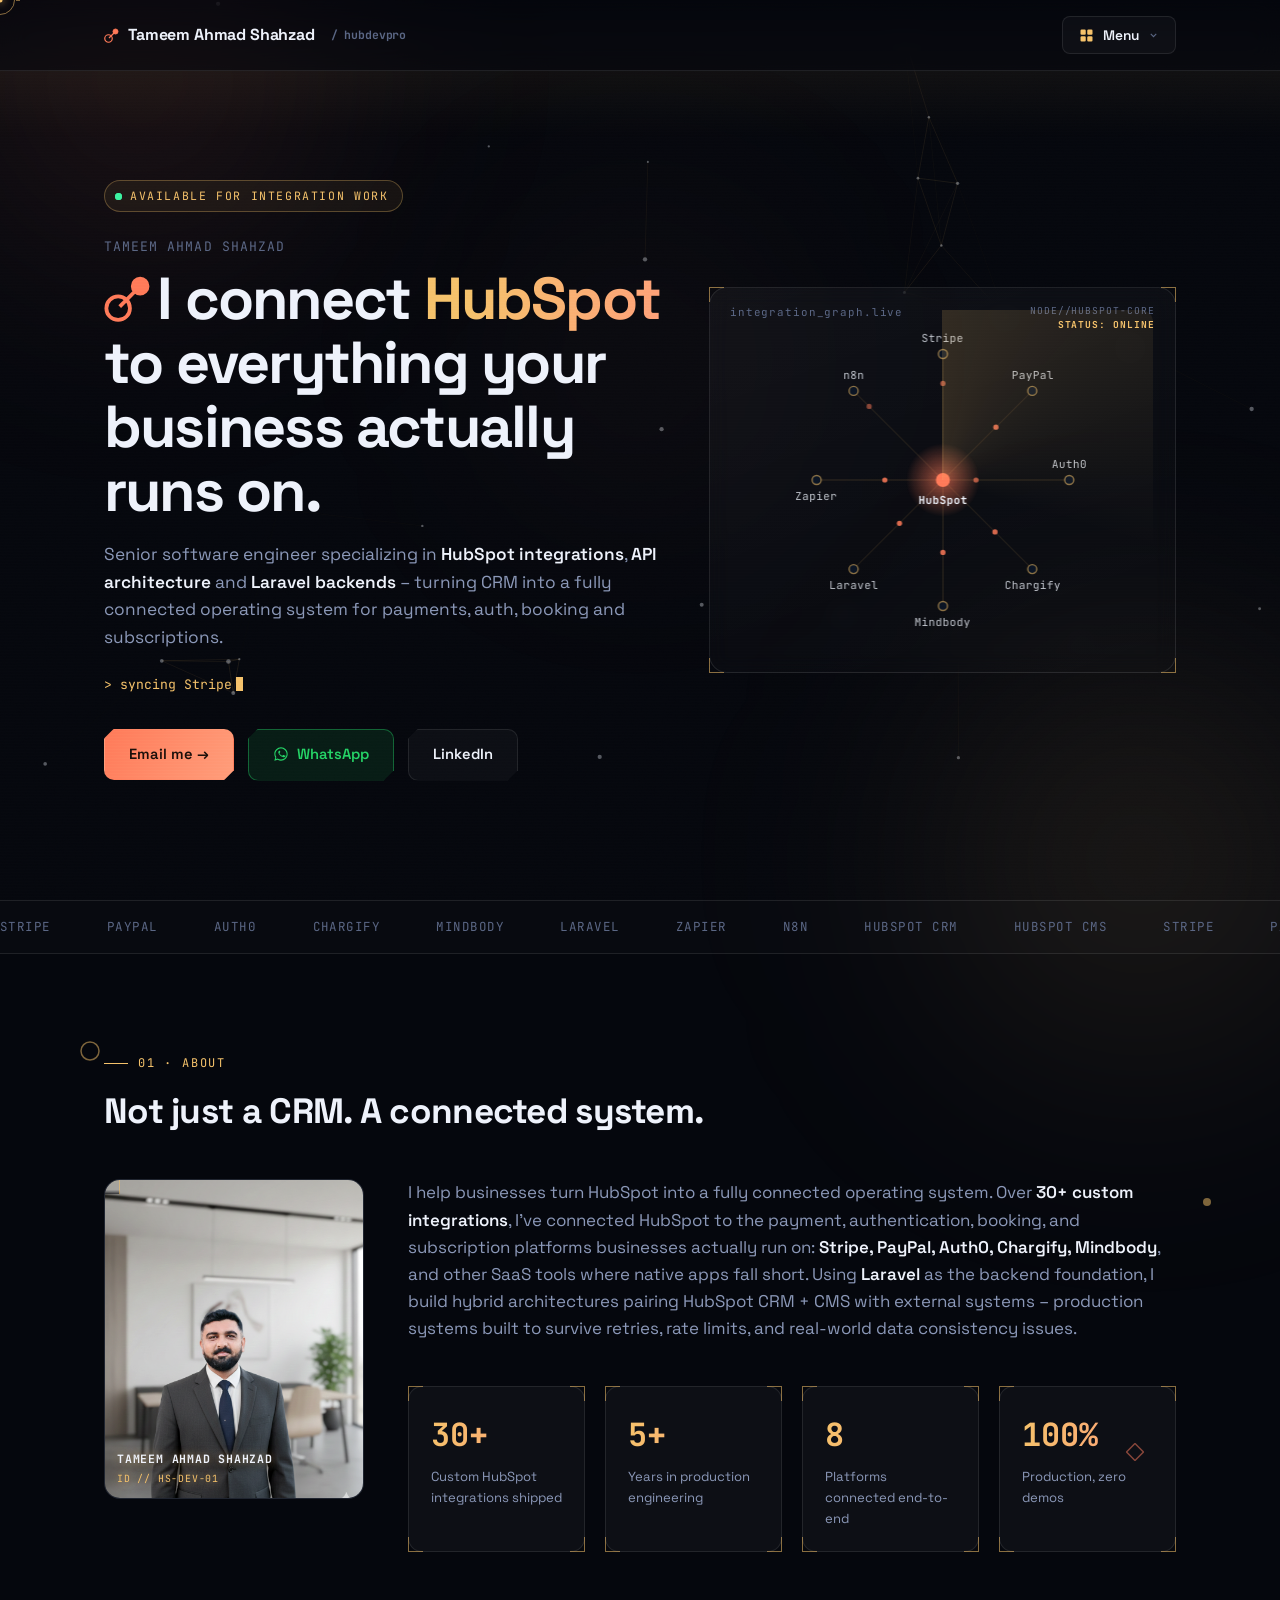
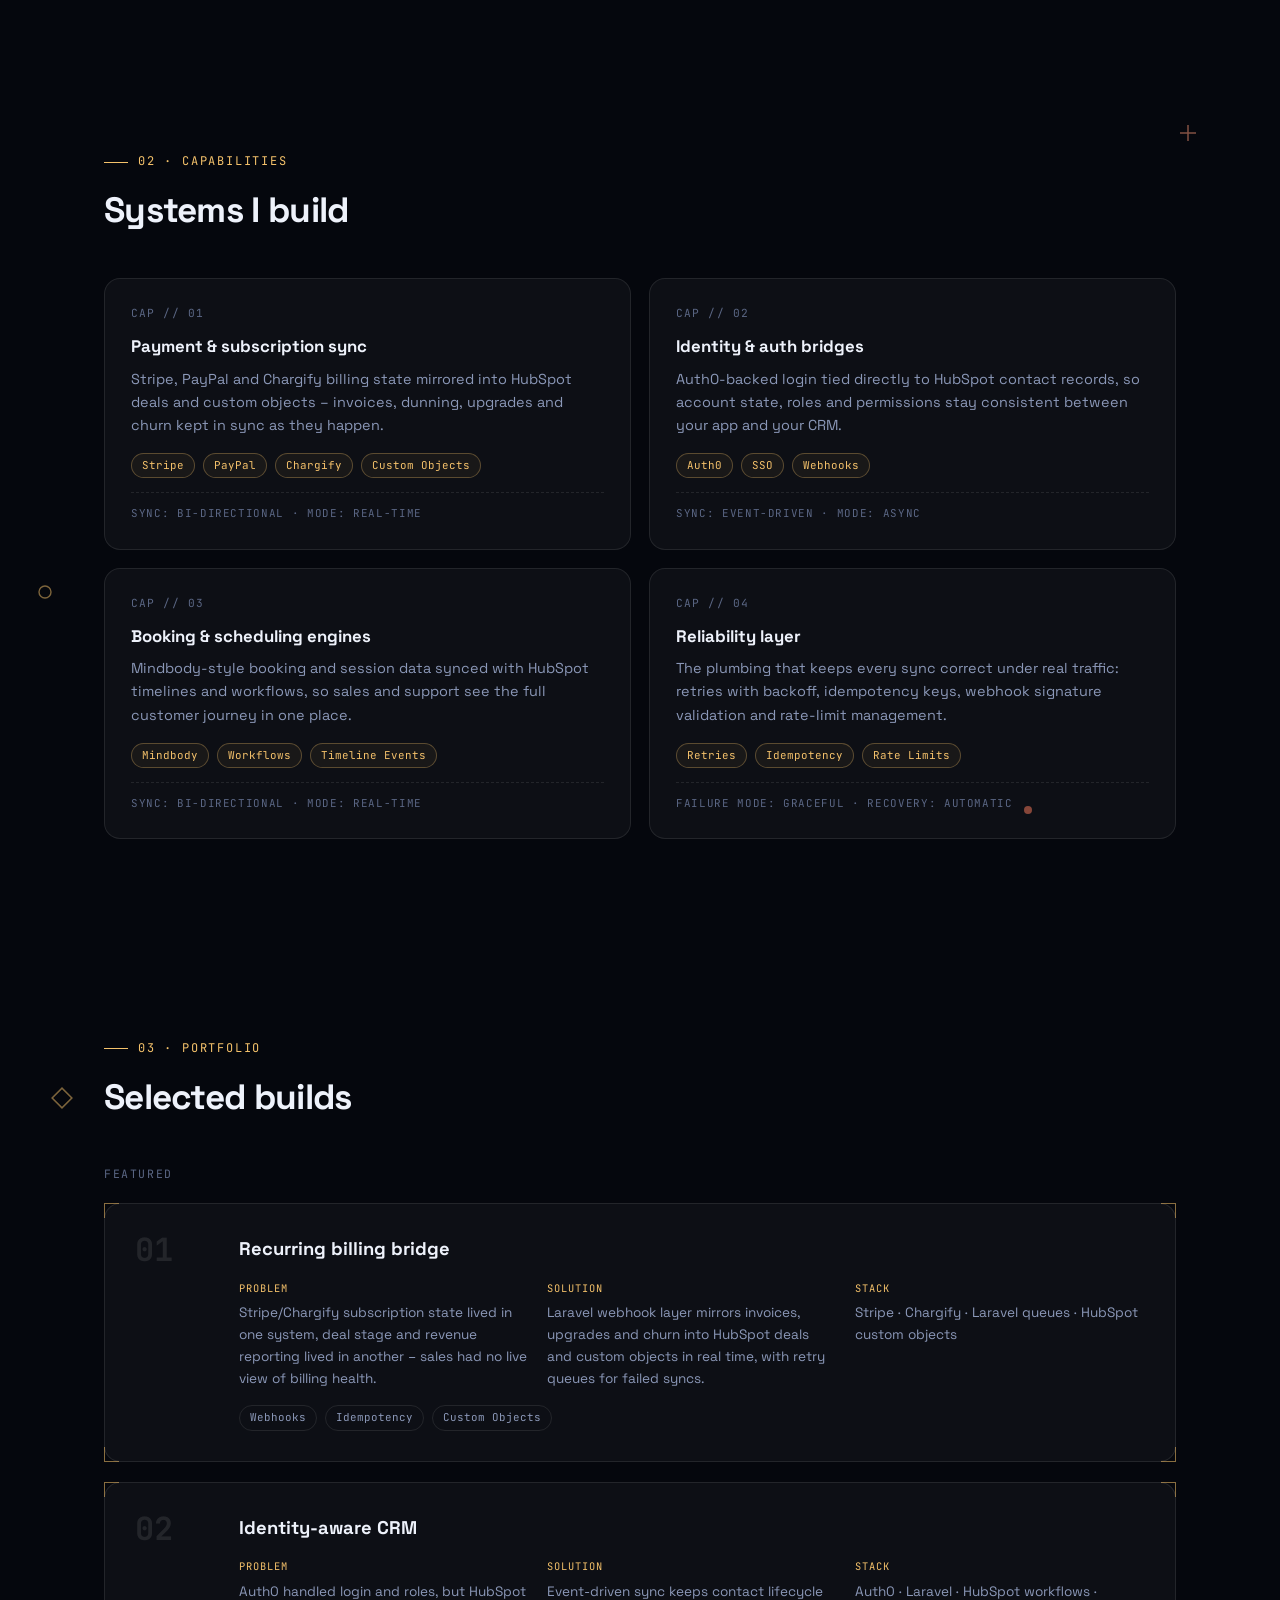
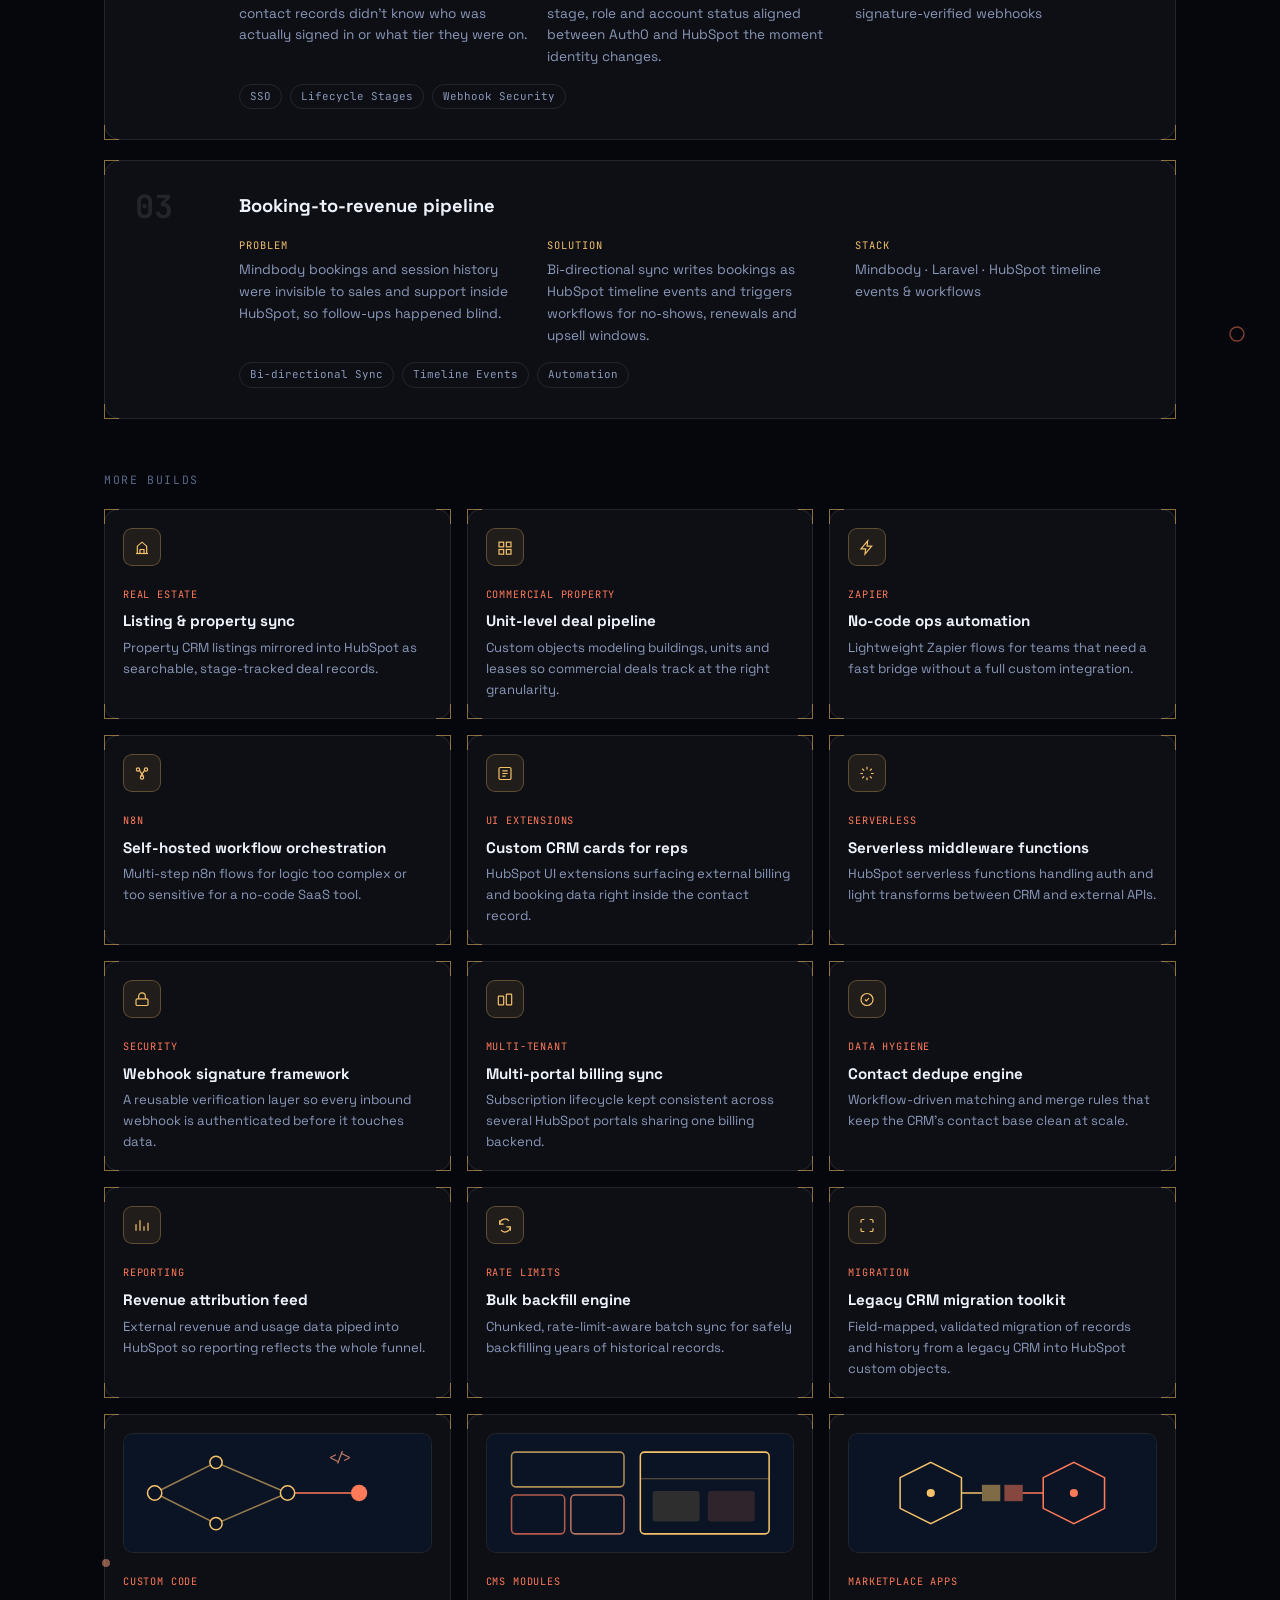
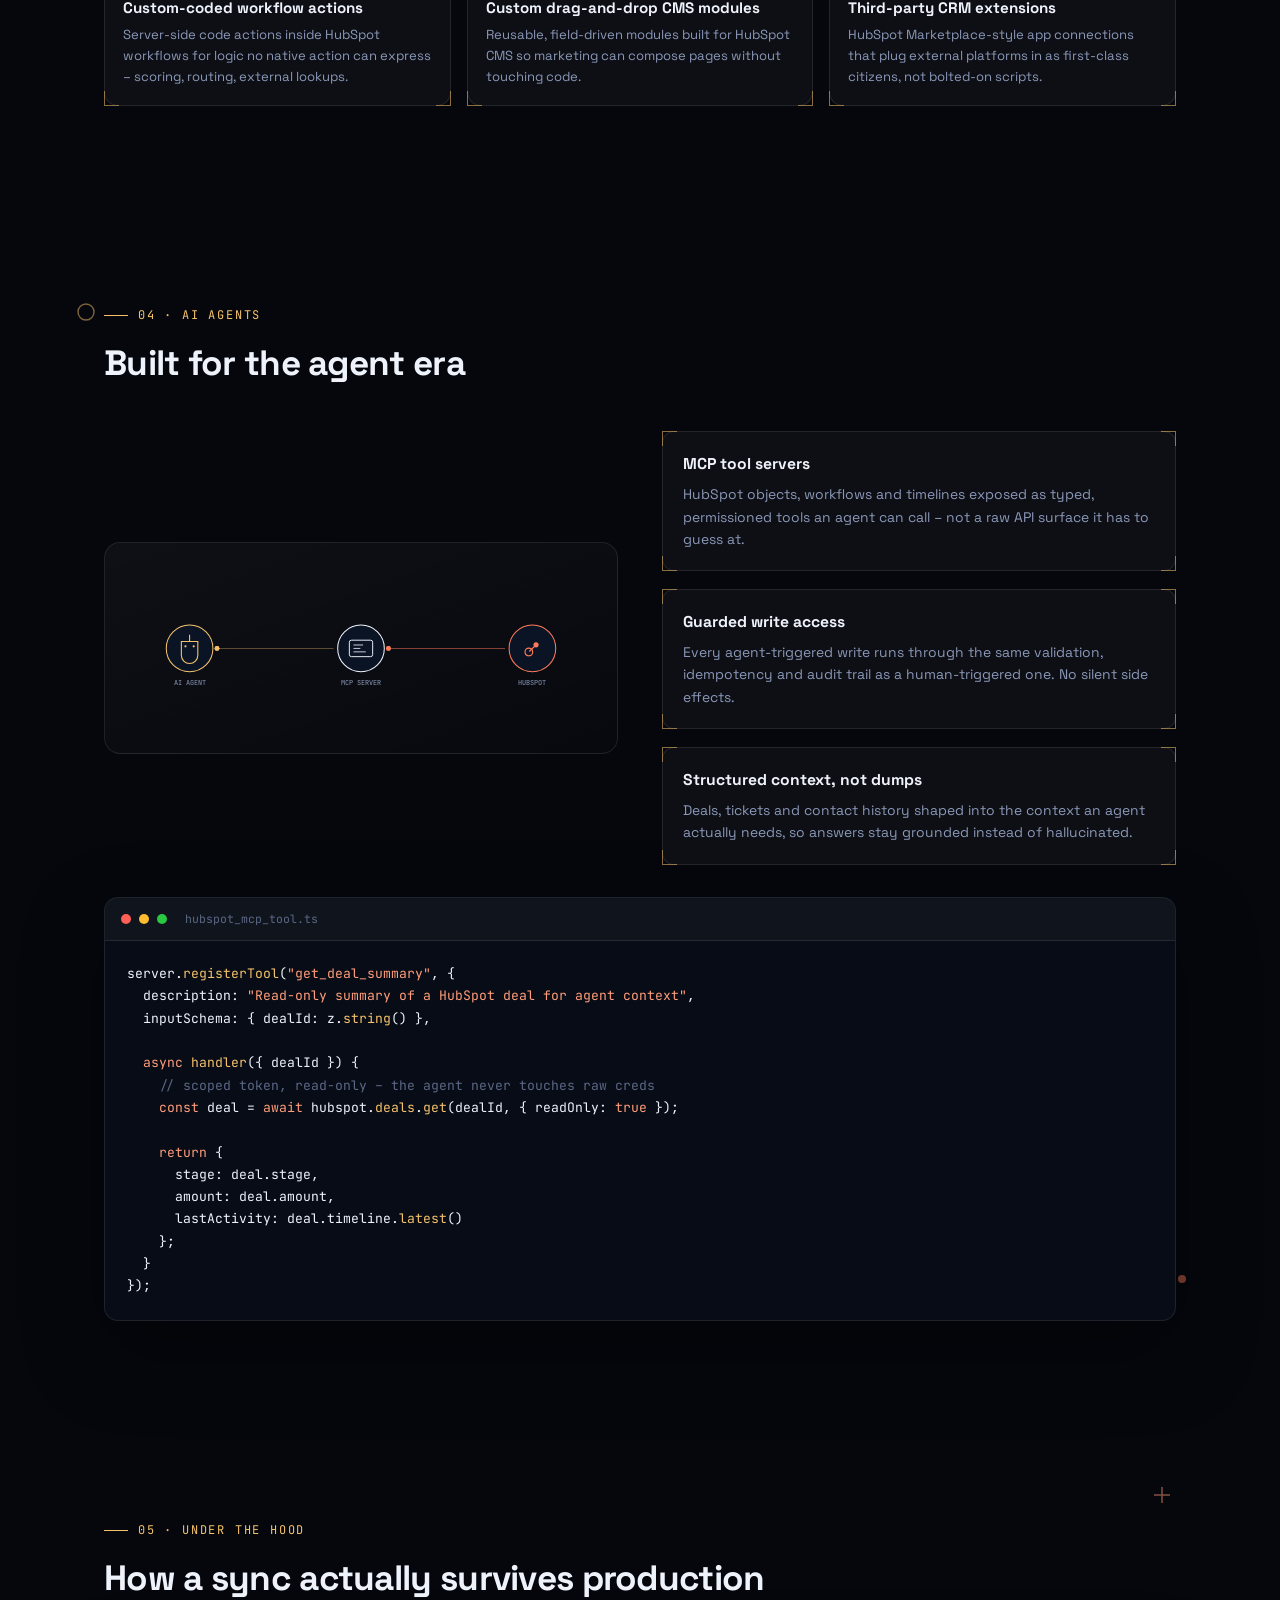
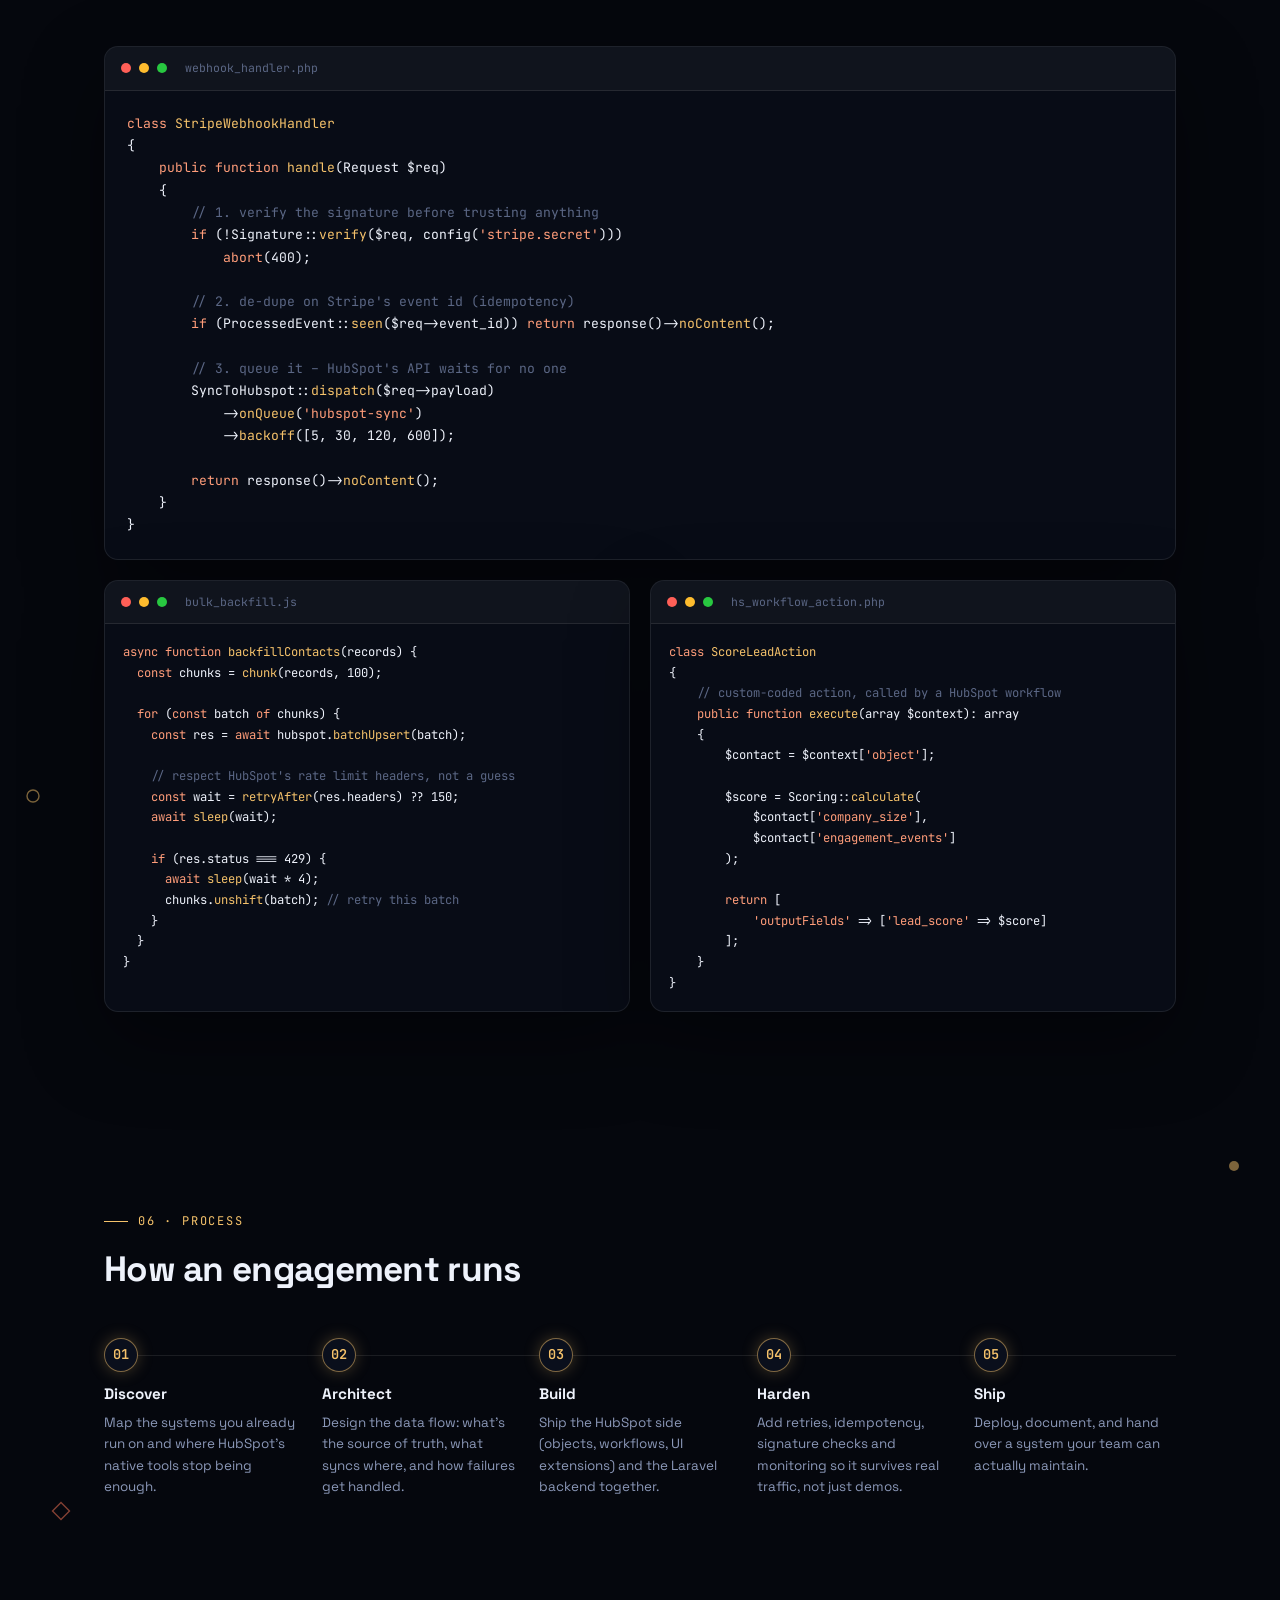
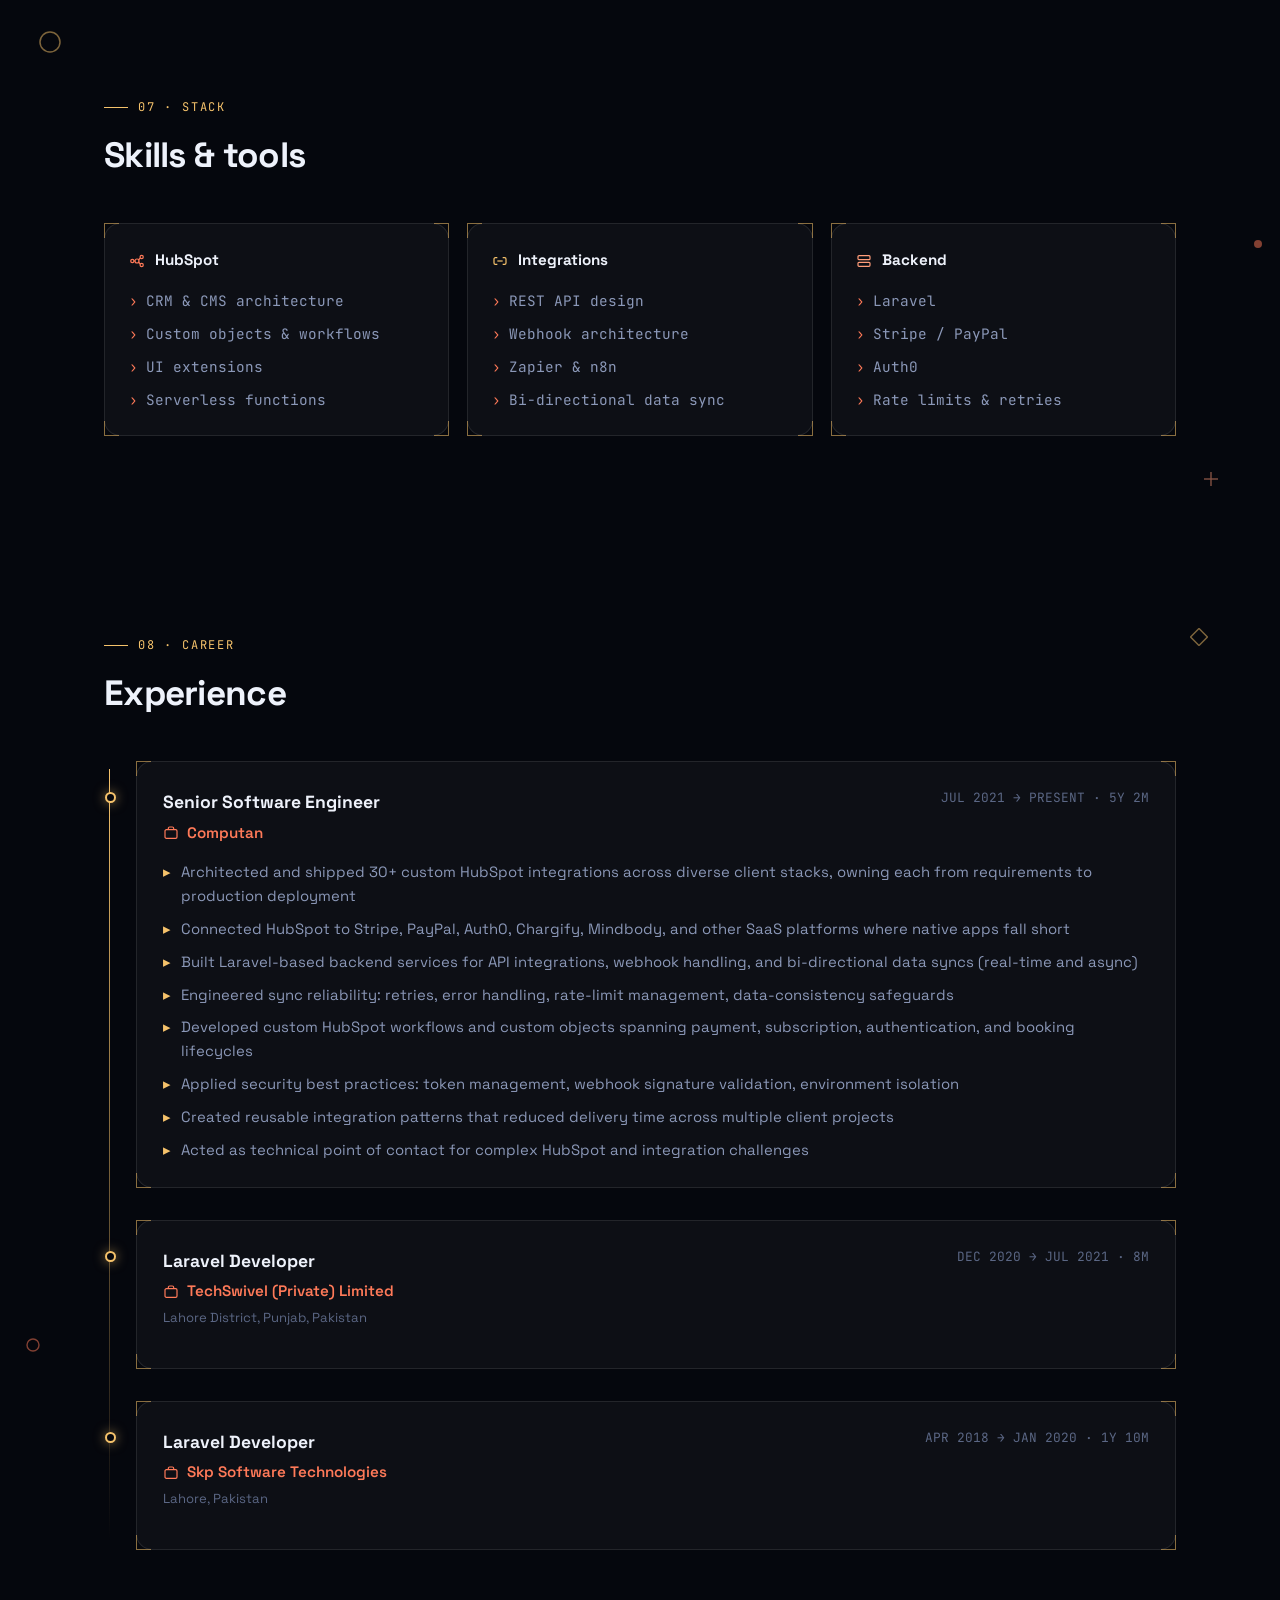
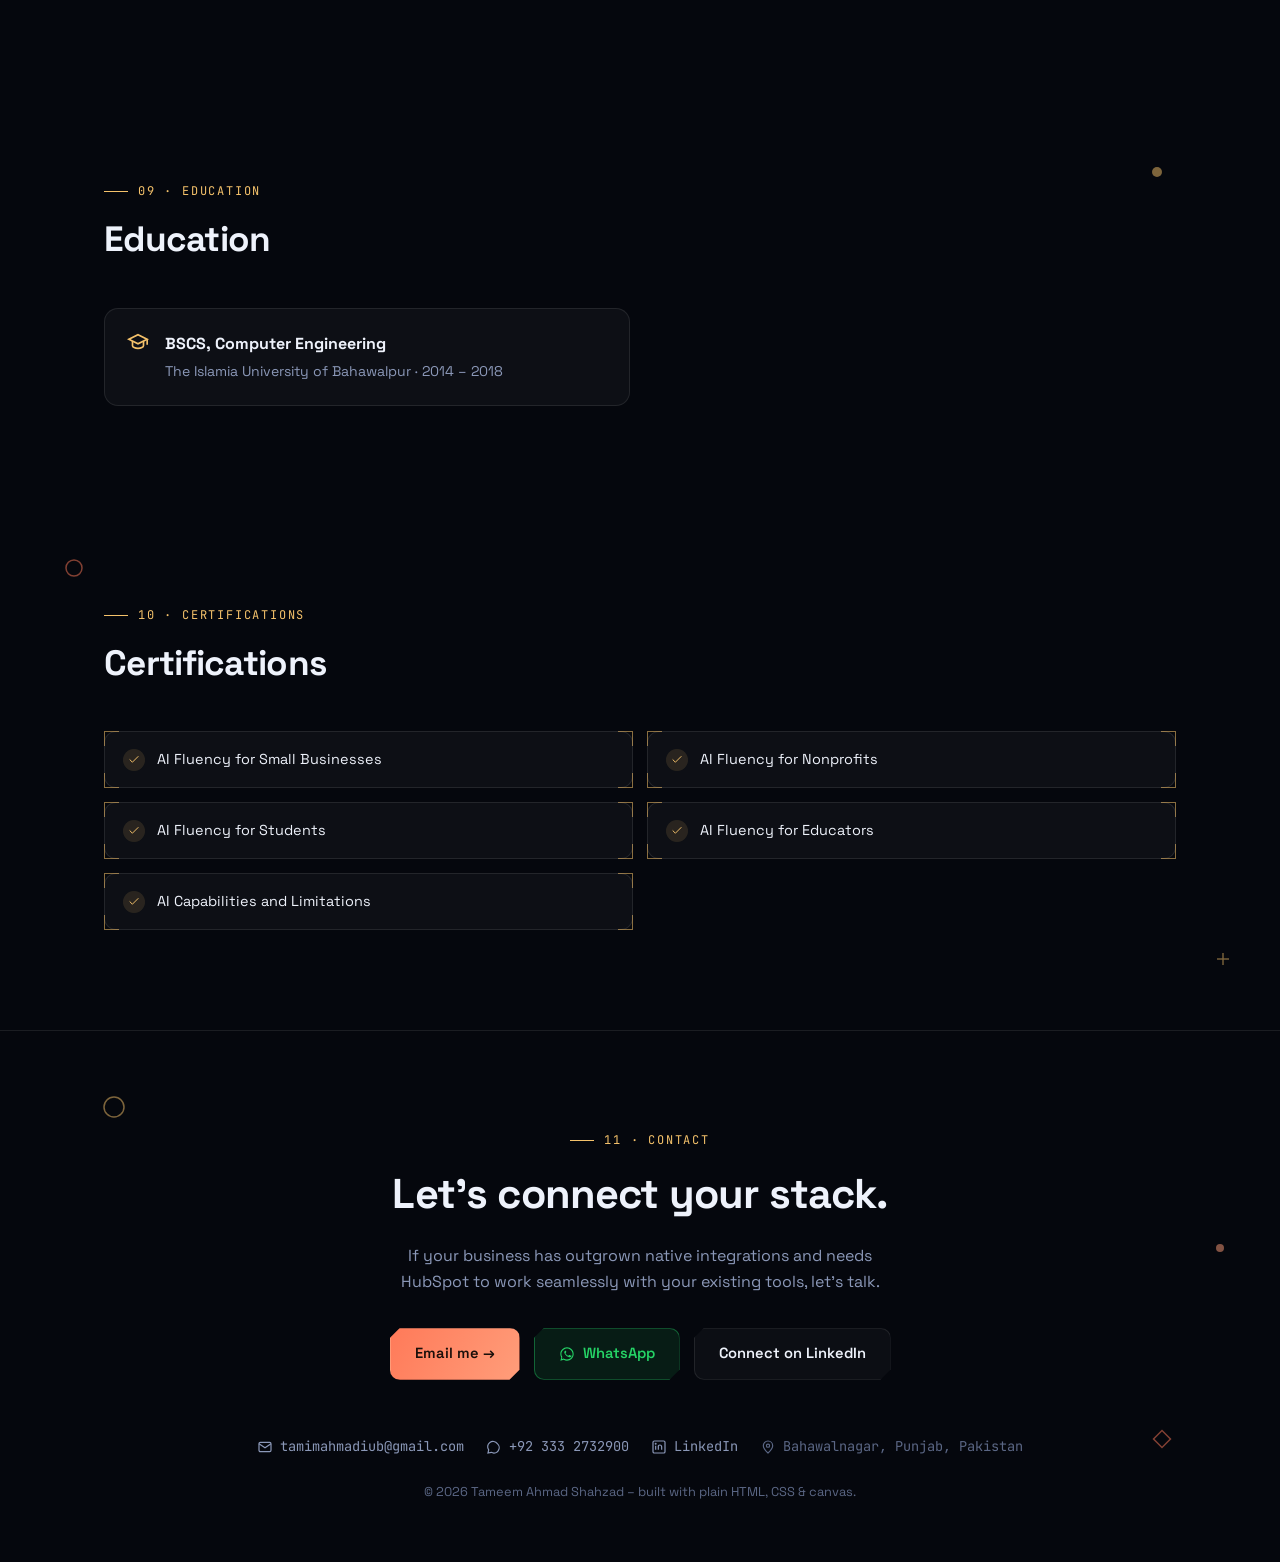
==== commit 7f3aa23f: "Replace crowded nav links with a single Menu button opening a mega menu (Services, Explore, Case Stu" ====
--- a/index.html
+++ b/index.html
@@ -70,14 +70,53 @@
 <nav>
   <div class="inner">
     <div class="logo"><svg class="icon" style="width:20px;height:20px;color:var(--orange)"><use href="#hs-mark"/></svg>Tameem Ahmad Shahzad<span class="mono" style="color:var(--muted-dim);margin-left:8px;font-size:0.72rem">/ hubdevpro</span></div>
-    <div class="links">
-      <a href="#about">About</a>
-      <a href="services.html">Services</a>
-      <a href="case-studies.html">Case Studies</a>
-      <a href="#contact">Contact</a>
-    </div>
+    <button class="menu-btn" id="menu-btn" aria-expanded="false" aria-controls="mega">
+      <svg class="grid-ic" viewBox="0 0 20 20"><rect x="2" y="2" width="7" height="7" rx="1.5"/><rect x="11" y="2" width="7" height="7" rx="1.5"/><rect x="2" y="11" width="7" height="7" rx="1.5"/><rect x="11" y="11" width="7" height="7" rx="1.5"/></svg>
+      Menu
+      <svg class="chev" viewBox="0 0 20 20" fill="none" stroke="currentColor" stroke-width="2"><path d="M5 7l5 5 5-5"/></svg>
+    </button>
   </div>
 </nav>
+
+<div class="mega" id="mega">
+  <div class="mega-inner">
+    <div>
+      <div class="mega-label">Services</div>
+      <a class="mega-item" href="zapier.html">
+        <span class="ic"><svg viewBox="0 0 24 24" fill="none" stroke="currentColor" stroke-width="1.8"><path d="M13 2 3 14h7l-1 8 10-12h-7l1-8z"/></svg></span>
+        <span class="txt"><b>Zapier</b><span>No-code automation, live in days</span></span>
+      </a>
+      <a class="mega-item" href="n8n.html">
+        <span class="ic"><svg viewBox="0 0 24 24" fill="none" stroke="currentColor" stroke-width="1.8"><circle cx="6" cy="6" r="2.5"/><circle cx="18" cy="6" r="2.5"/><circle cx="12" cy="18" r="2.5"/><path d="M8 7l6 9M16 7l-6 9"/></svg></span>
+        <span class="txt"><b>n8n</b><span>Self-hosted workflow automation</span></span>
+      </a>
+      <a class="mega-item" href="laravel.html">
+        <span class="ic"><svg viewBox="0 0 24 24" fill="none" stroke="currentColor" stroke-width="1.8"><rect x="3" y="4" width="18" height="6" rx="1.5"/><rect x="3" y="14" width="18" height="6" rx="1.5"/></svg></span>
+        <span class="txt"><b>Laravel</b><span>Custom backend for real logic</span></span>
+      </a>
+      <a class="mega-item" href="auth0.html">
+        <span class="ic"><svg viewBox="0 0 24 24" fill="none" stroke="currentColor" stroke-width="1.8"><rect x="3" y="11" width="18" height="10" rx="2"/><path d="M7 11V7a5 5 0 0 1 10 0v4"/></svg></span>
+        <span class="txt"><b>Auth0</b><span>Identity, login &amp; SSO</span></span>
+      </a>
+    </div>
+    <div>
+      <div class="mega-label">Explore</div>
+      <div class="mega-simple">
+        <a href="index.html">Home</a>
+        <a href="index.html#about">About</a>
+        <a href="index.html#portfolio">Portfolio</a>
+        <a href="index.html#mcp-agents">AI Agents &amp; MCP</a>
+        <a href="services.html">All Services</a>
+      </div>
+    </div>
+    <div class="mega-cta">
+      <div class="mega-label">Case Studies</div>
+      <p>Five real integration patterns, walked through end to end &ndash; the situation, the build, the result.</p>
+      <a class="btn primary" href="case-studies.html">View Case Studies</a>
+      <a class="btn ghost" href="index.html#contact">Contact Me</a>
+    </div>
+  </div>
+</div>
 
 <header>
   <div class="wrap hero-grid">
--- a/assets/style.css
+++ b/assets/style.css
@@ -445,3 +445,41 @@
     border:1px solid var(--border);background:var(--bg2);
   }
   .pf-mini .banner svg{width:100%;height:100%;display:block}
+
+  /* mega menu */
+  .menu-btn{
+    display:flex;align-items:center;gap:9px;background:rgba(255,255,255,0.03);
+    border:1px solid var(--border);border-radius:8px;padding:9px 16px;color:var(--text);
+    font-family:'Space Grotesk',sans-serif;font-size:0.86rem;font-weight:600;cursor:pointer;
+    transition:border-color .15s,background .15s;
+  }
+  .menu-btn:hover{border-color:var(--border-hi);background:var(--card-hover)}
+  .menu-btn .grid-ic{width:15px;height:15px;color:var(--gold);flex:0 0 auto}
+  .menu-btn .grid-ic rect{fill:currentColor}
+  .menu-btn .chev{width:11px;height:11px;color:var(--muted-dim);transition:transform .25s ease}
+  .menu-btn[aria-expanded="true"] .chev{transform:rotate(180deg)}
+
+  .mega{
+    position:fixed;top:0;left:0;right:0;z-index:49;
+    background:rgba(5,7,13,0.98);backdrop-filter:blur(20px);-webkit-backdrop-filter:blur(20px);
+    border-bottom:1px solid var(--border);
+    max-height:0;overflow:hidden;opacity:0;
+    transition:max-height .32s ease, opacity .25s ease;
+    padding-top:66px;
+  }
+  .mega.open{max-height:520px;opacity:1}
+  .mega-inner{max-width:1120px;margin:0 auto;padding:30px 24px 44px;display:grid;grid-template-columns:1.3fr 1fr 1fr;gap:44px}
+  @media (max-width:800px){.mega-inner{grid-template-columns:1fr;gap:28px;padding:24px 24px 36px}}
+  .mega-label{font-family:'JetBrains Mono',monospace;font-size:0.7rem;letter-spacing:0.12em;color:var(--gold);text-transform:uppercase;margin-bottom:16px}
+  .mega-item{display:flex;align-items:center;gap:12px;padding:10px 0;text-decoration:none;color:var(--text);border-bottom:1px solid transparent;transition:border-color .15s,transform .15s}
+  .mega-item:hover{border-color:var(--border);transform:translateX(4px)}
+  .mega-item .ic{width:36px;height:36px;border-radius:9px;display:flex;align-items:center;justify-content:center;background:rgba(245,194,107,0.08);border:1px solid rgba(245,194,107,0.25);flex:0 0 auto}
+  .mega-item .ic svg{width:18px;height:18px;color:var(--gold)}
+  .mega-item .txt b{display:block;font-size:0.92rem;font-weight:600}
+  .mega-item .txt span{display:block;font-size:0.78rem;color:var(--muted);margin-top:1px}
+  .mega-simple{display:flex;flex-direction:column}
+  .mega-simple a{padding:9px 0;text-decoration:none;color:var(--muted);font-size:0.9rem;border-bottom:1px solid transparent;transition:color .15s,border-color .15s}
+  .mega-simple a:hover{color:var(--text);border-color:var(--border)}
+  .mega-cta{background:var(--card);border:1px solid var(--border);border-radius:14px;padding:22px}
+  .mega-cta p{color:var(--muted);font-size:0.87rem;margin-bottom:16px}
+  .mega-cta .btn{width:100%;justify-content:center;margin-bottom:10px}
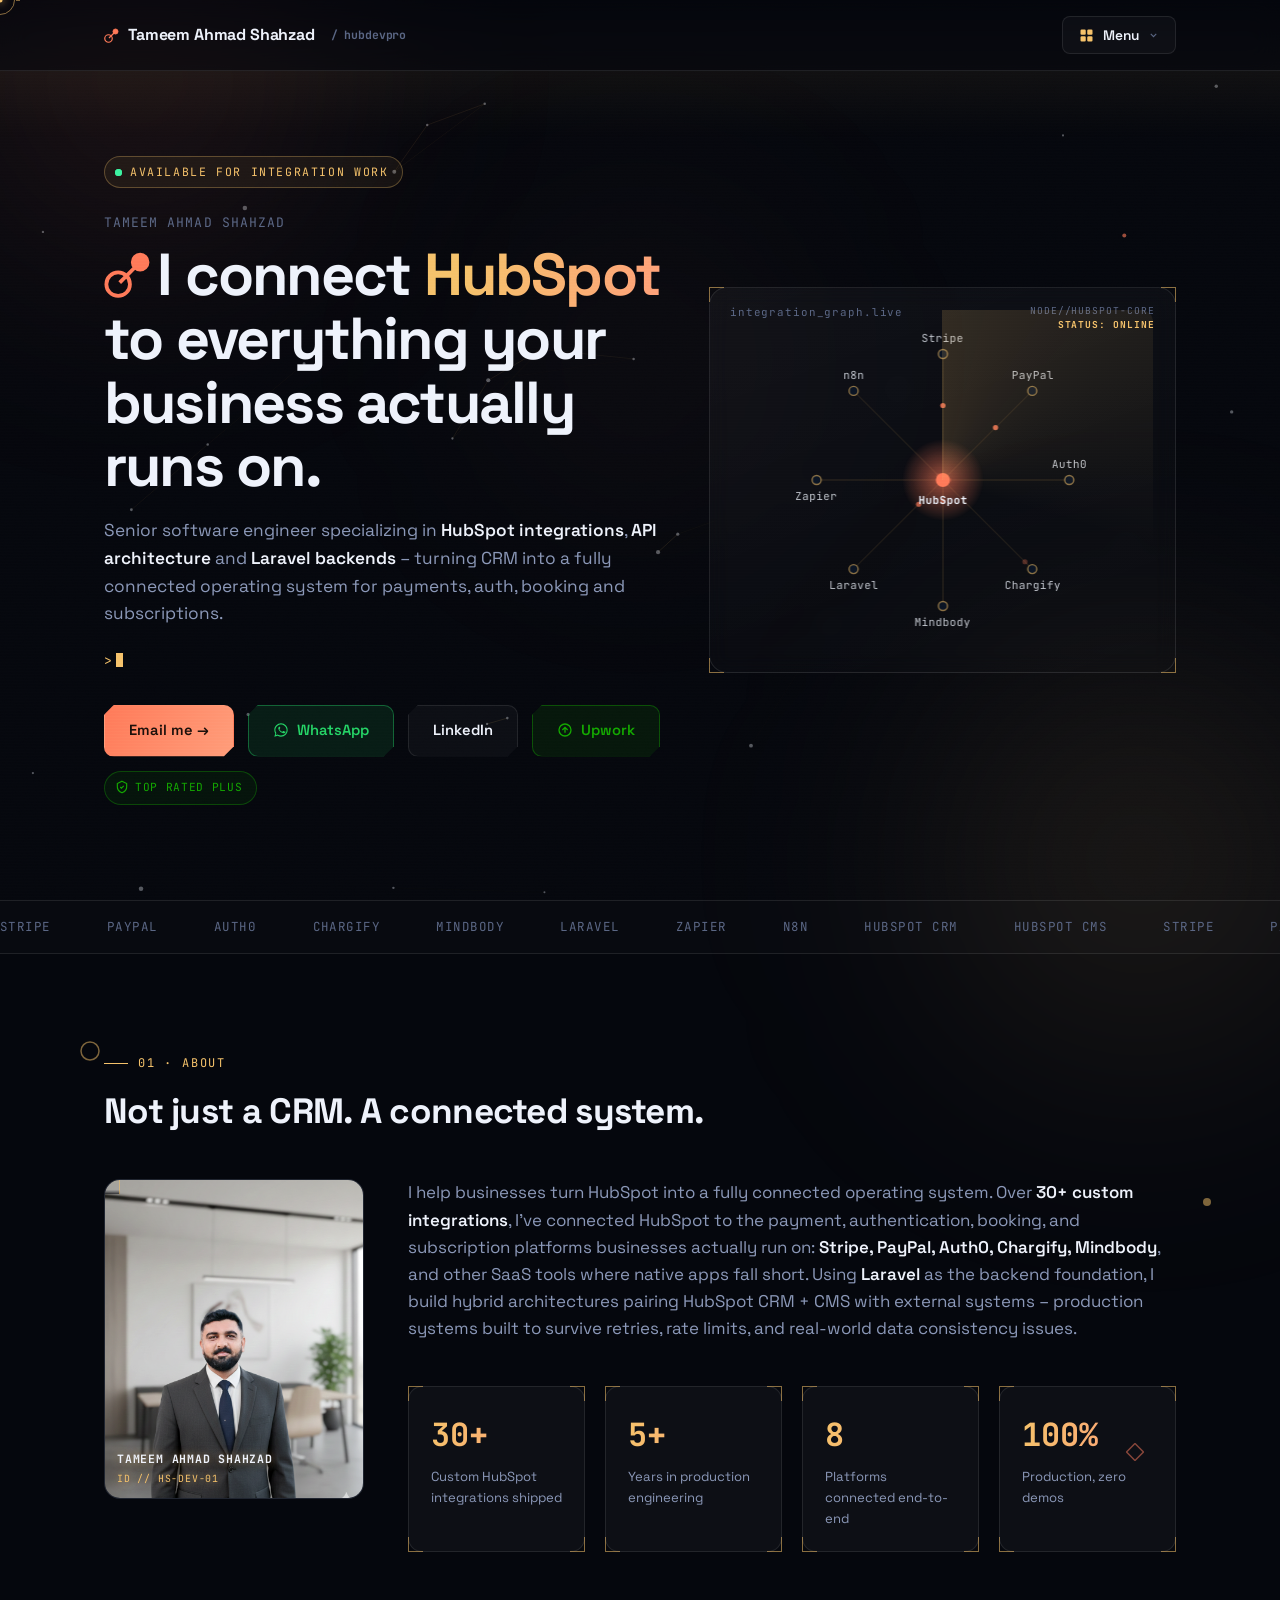
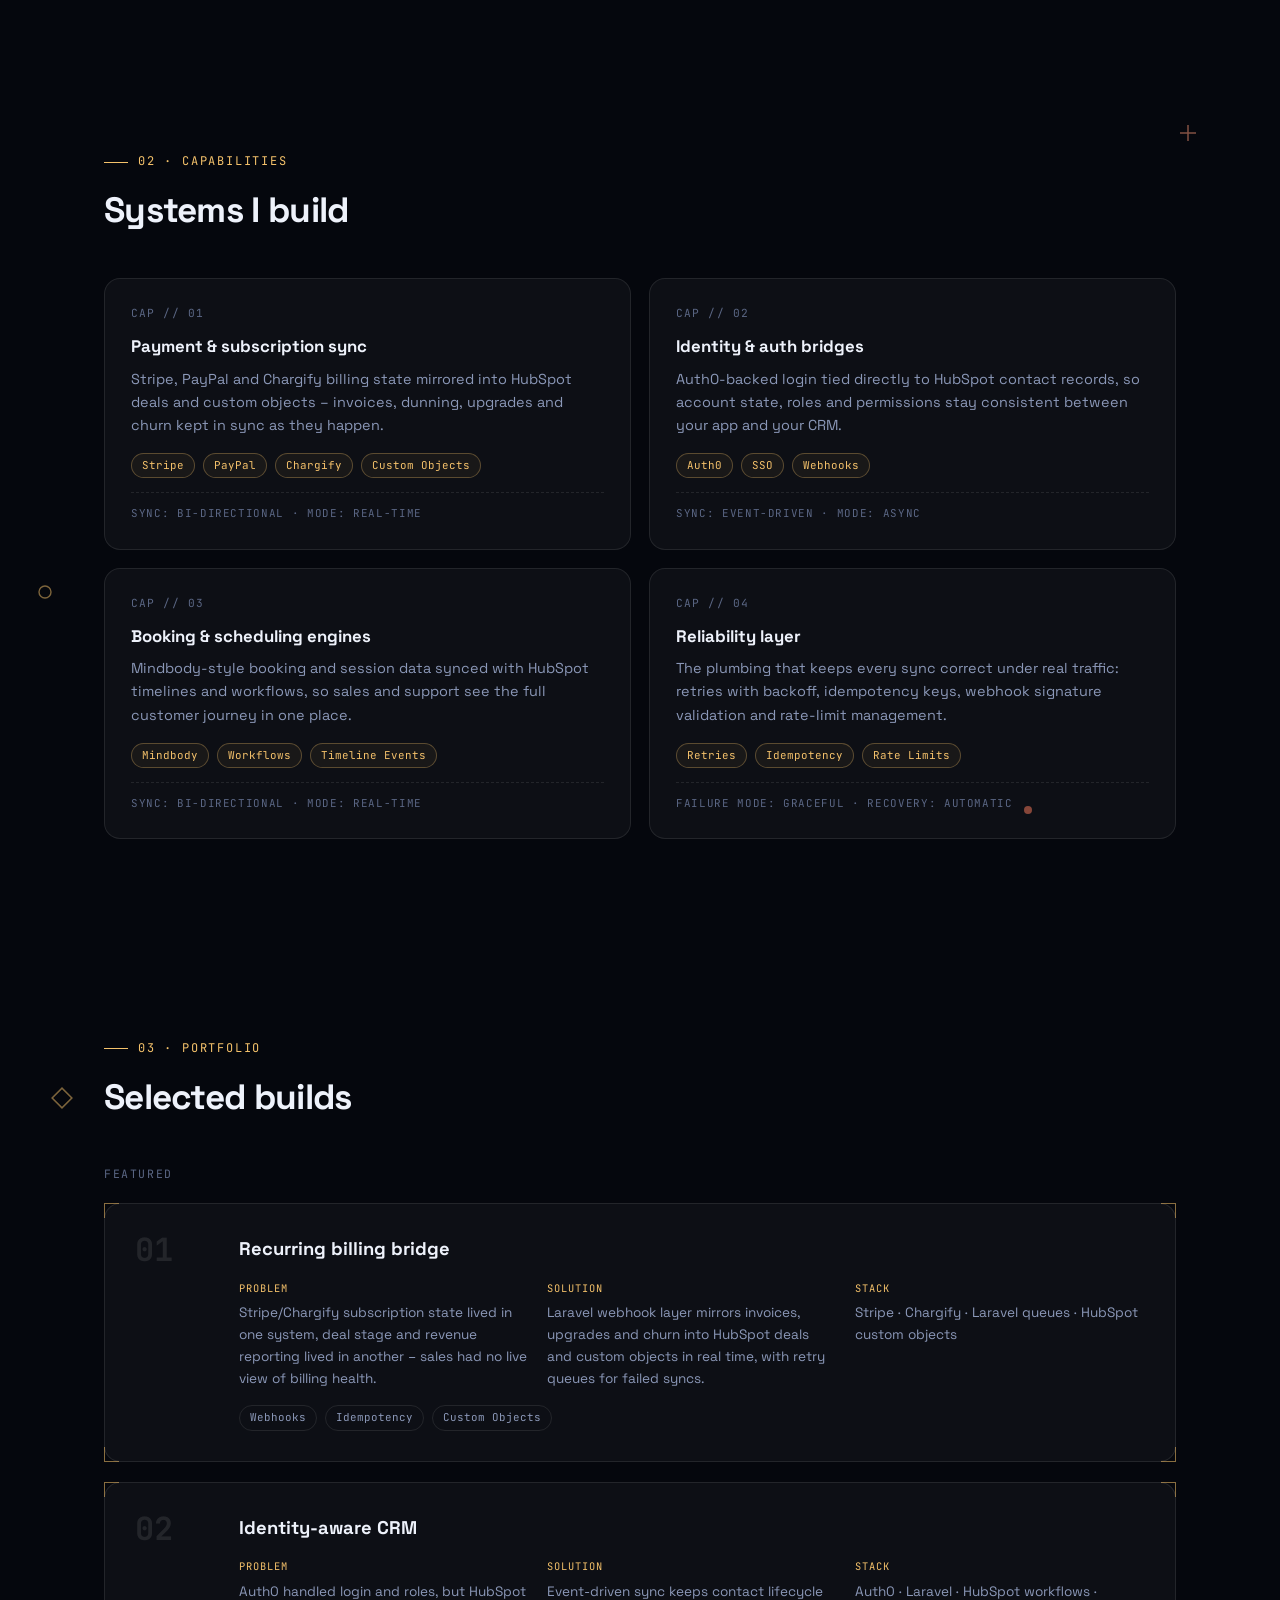
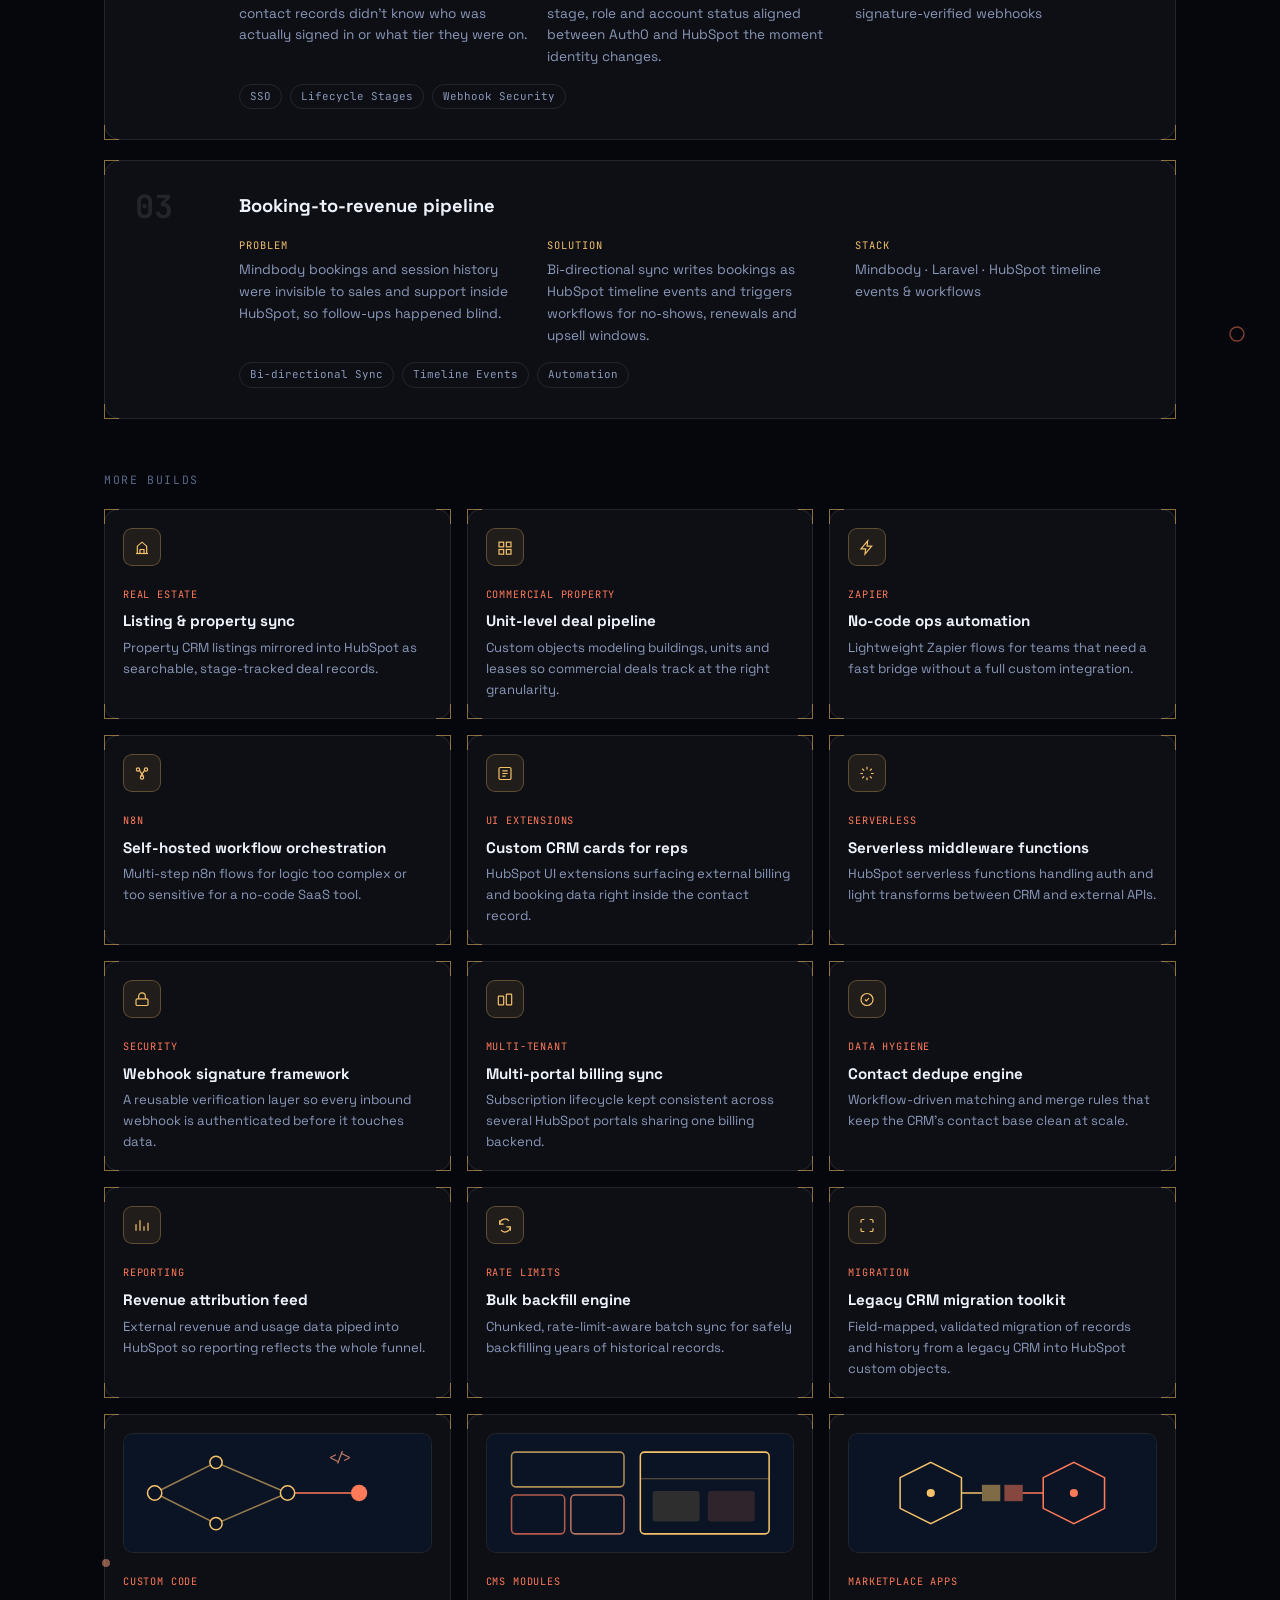
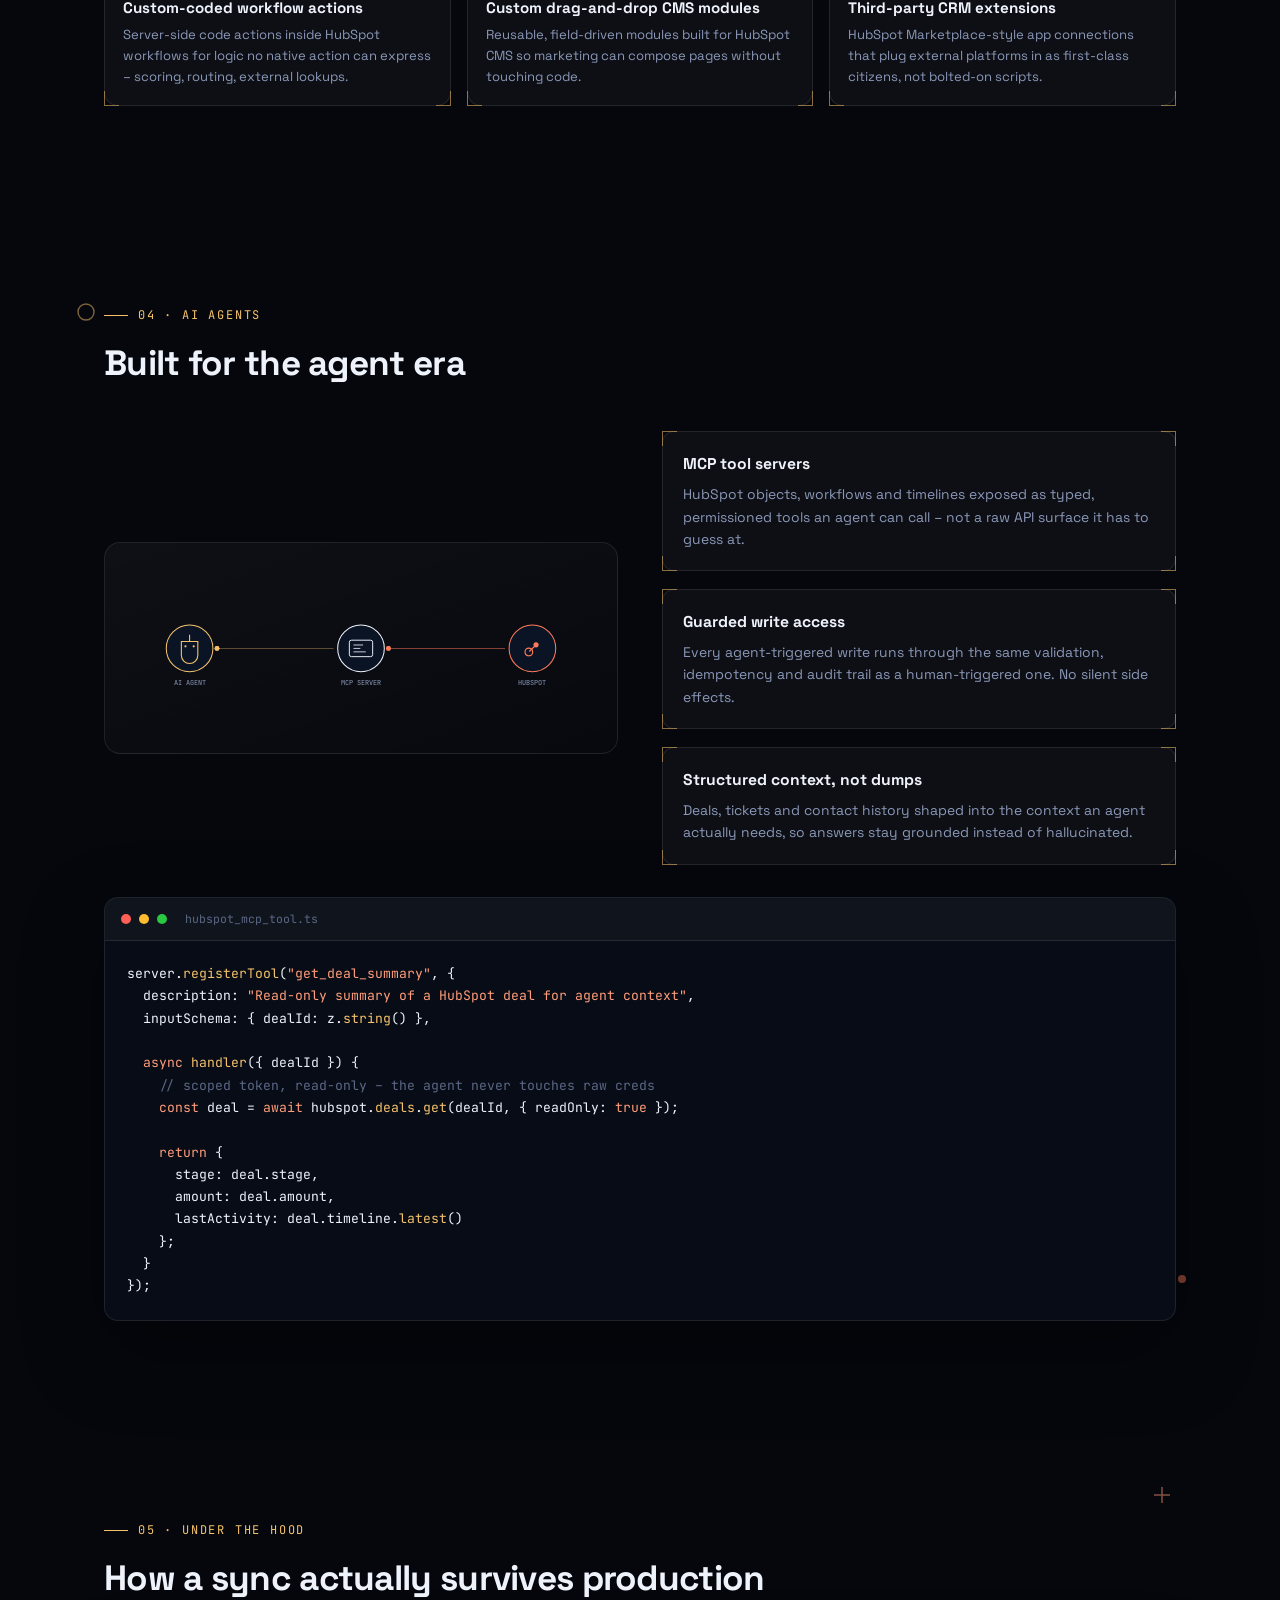
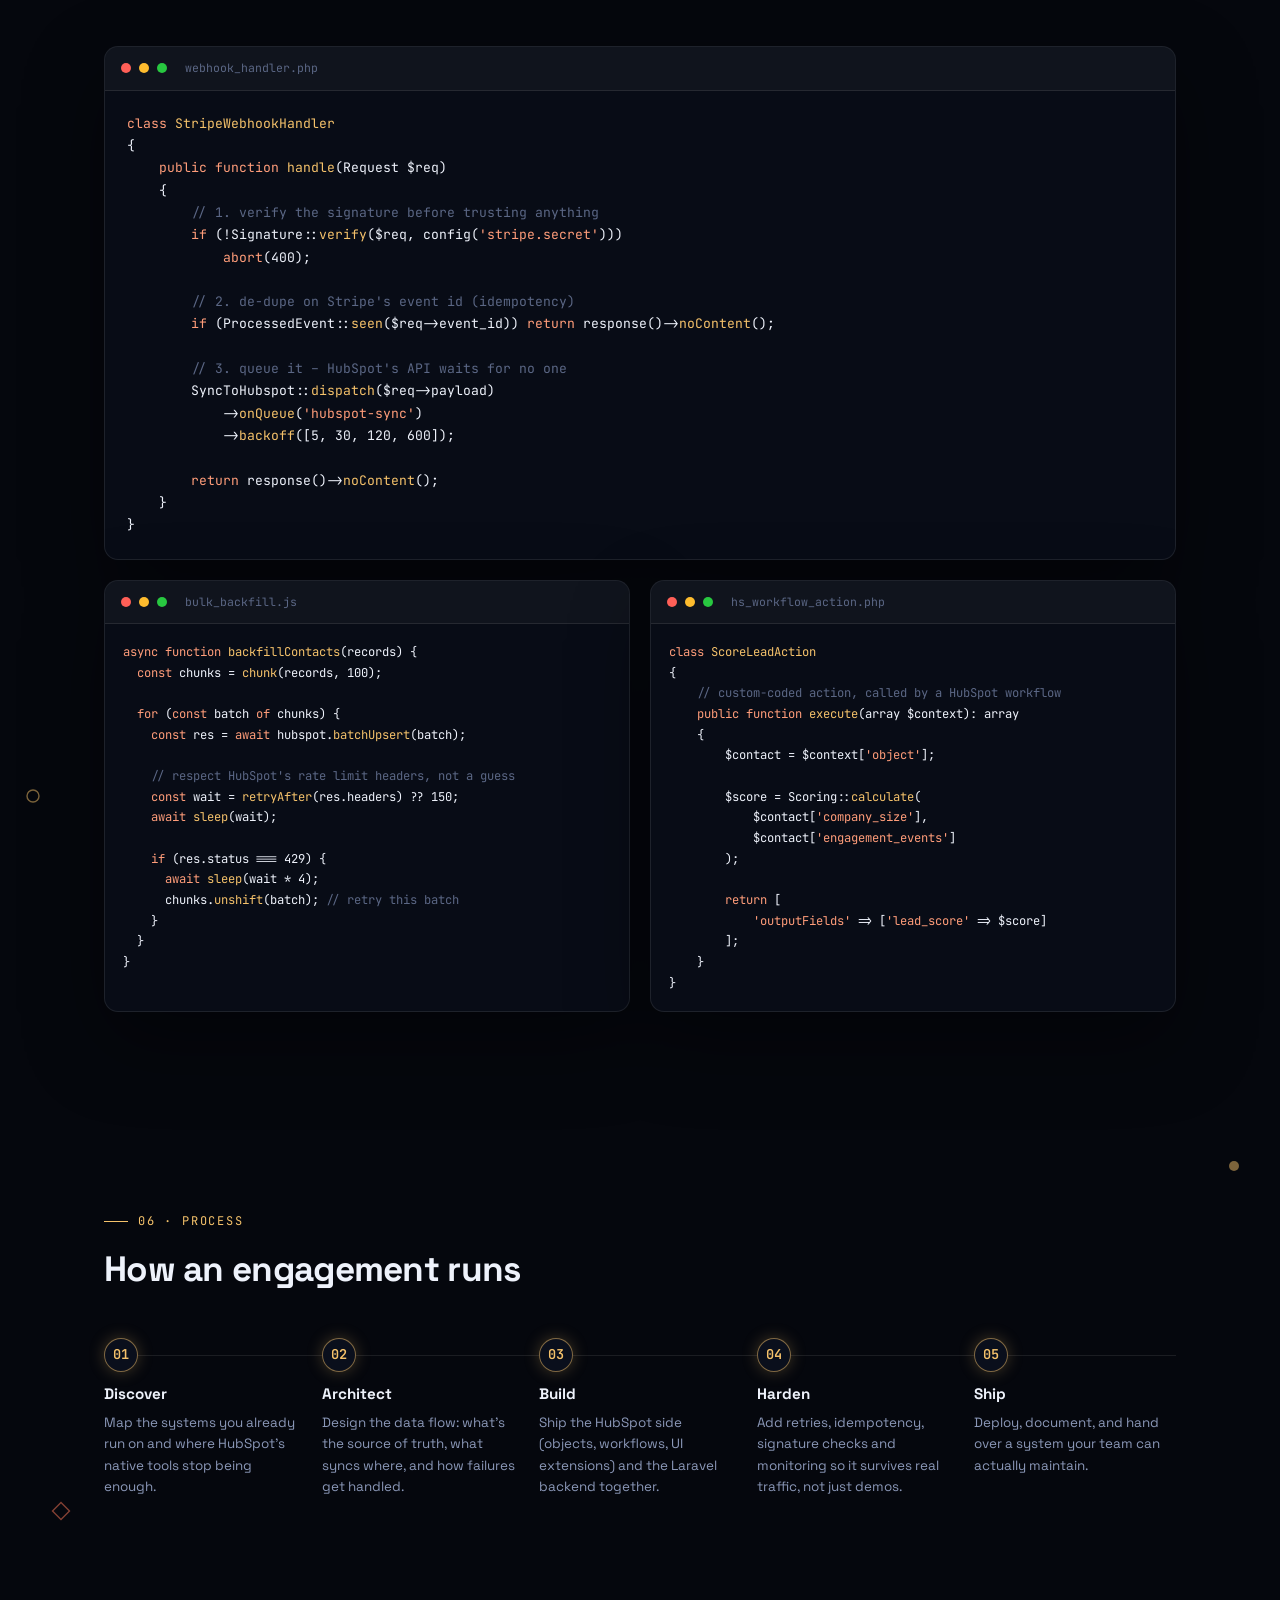
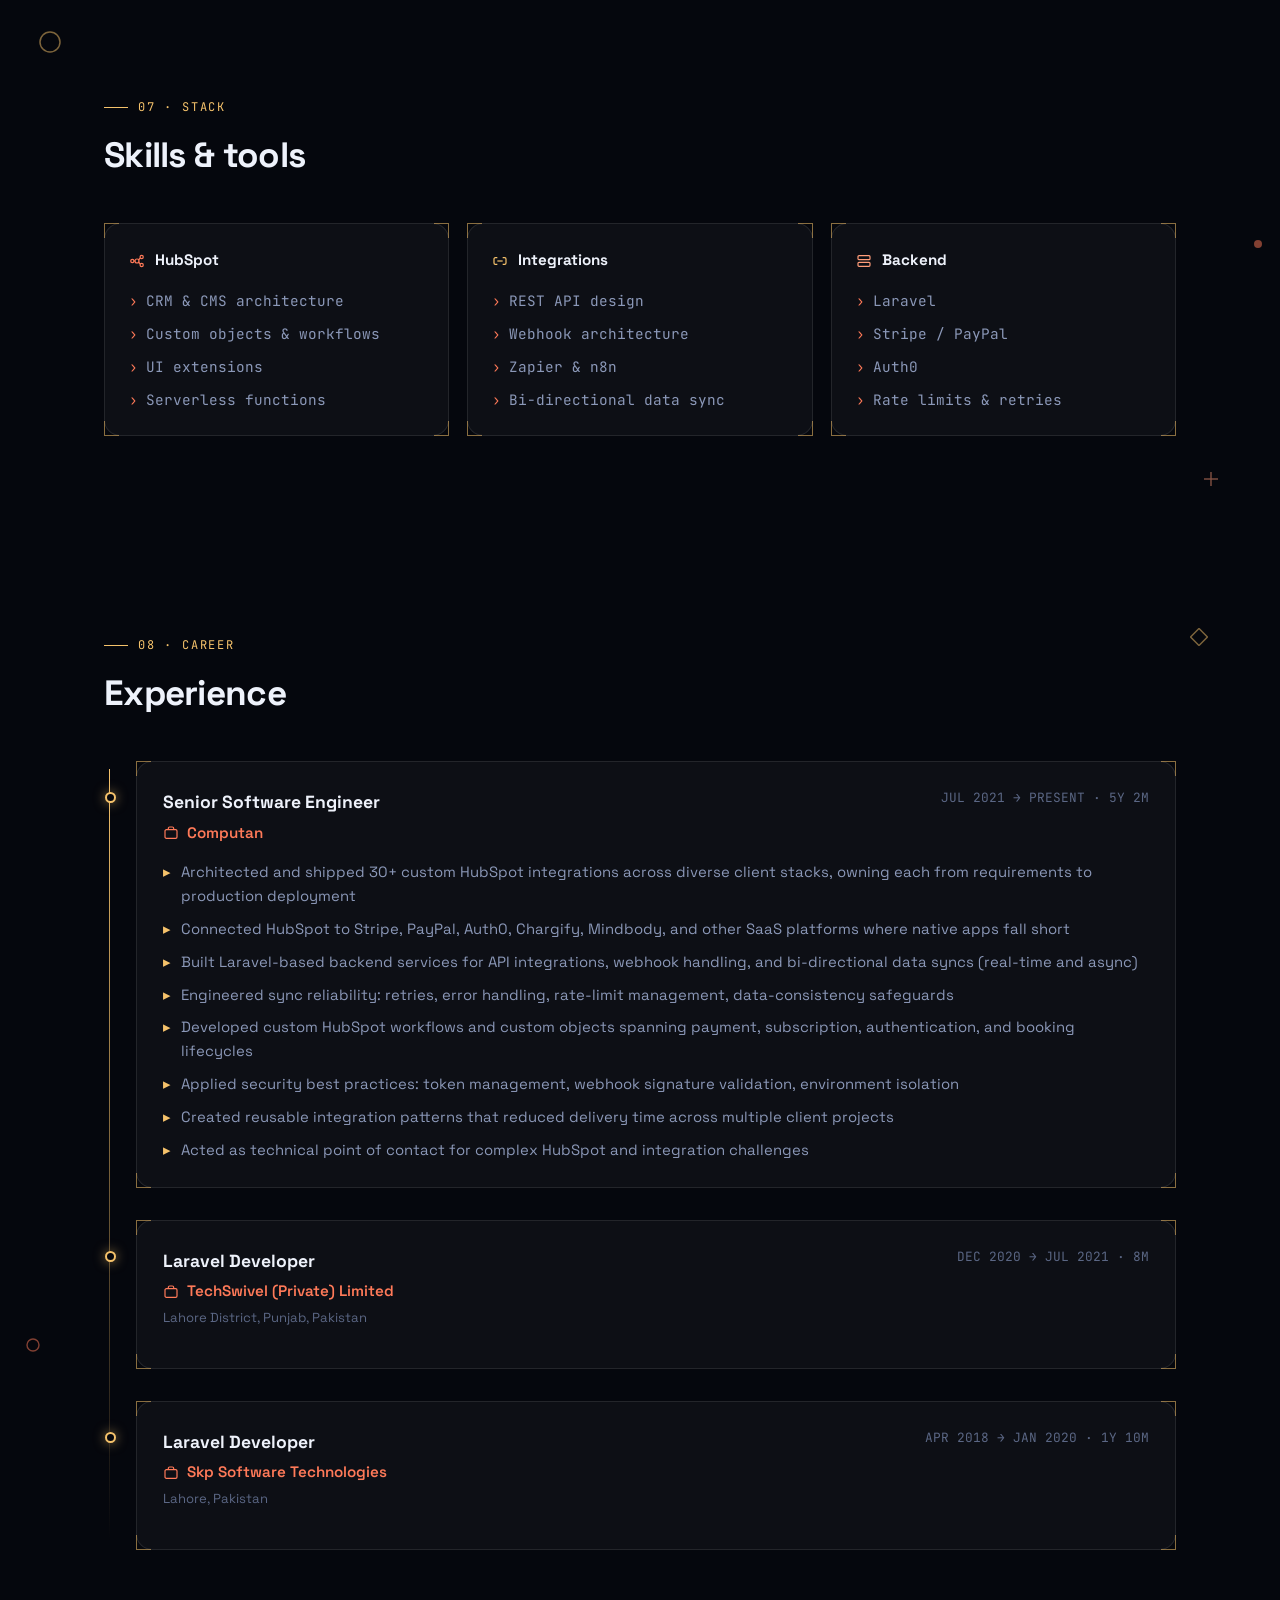
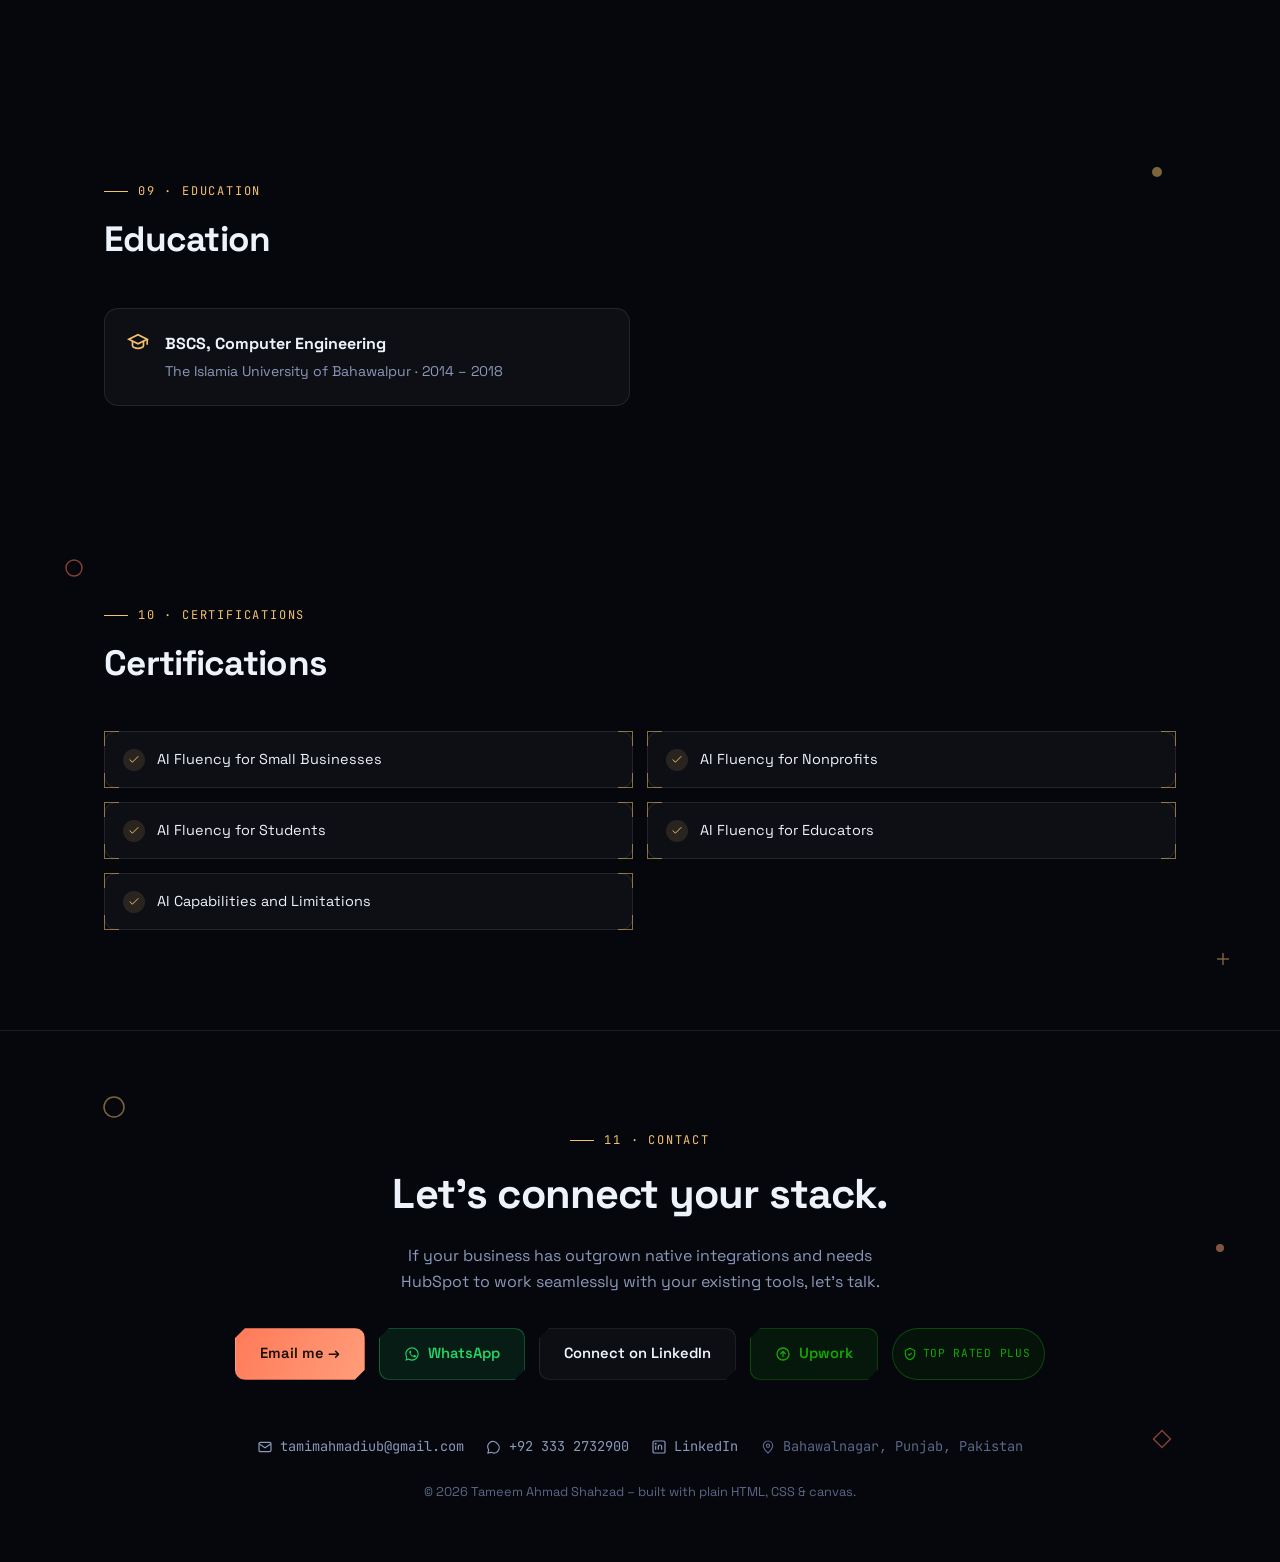
==== commit 7f52ce4d: "Add Upwork link and Top Rated Plus badge to hero, footer" ====
--- a/index.html
+++ b/index.html
@@ -137,6 +137,8 @@
           WhatsApp
         </a>
         <a class="btn ghost" href="https://www.linkedin.com/in/tameemahmad-shahzad-2022a8174" target="_blank" rel="noopener">LinkedIn</a>
+        <a class="btn upwork" href="https://www.upwork.com/freelancers/~011467e34f815ba25b" target="_blank" rel="noopener"><svg width="16" height="16" viewBox="0 0 24 24" fill="none" stroke="currentColor" stroke-width="2" aria-hidden="true"><circle cx="12" cy="12" r="9"/><path d="M12 16V8M8 12l4-4 4 4"/></svg>Upwork</a>
+        <a class="trp-badge" href="https://www.upwork.com/freelancers/~011467e34f815ba25b" target="_blank" rel="noopener"><svg viewBox="0 0 24 24" fill="none" stroke="currentColor" stroke-width="2"><path d="M12 2l8 4v6c0 5-3.5 8-8 10-4.5-2-8-5-8-10V6z"/><path d="M9 12l2 2 4-4"/></svg>TOP RATED PLUS</a>
       </div>
     </div>
     <div class="diagram hud">
@@ -746,6 +748,8 @@
         WhatsApp
       </a>
       <a class="btn ghost" href="https://www.linkedin.com/in/tameemahmad-shahzad-2022a8174" target="_blank" rel="noopener">Connect on LinkedIn</a>
+      <a class="btn upwork" href="https://www.upwork.com/freelancers/~011467e34f815ba25b" target="_blank" rel="noopener"><svg width="16" height="16" viewBox="0 0 24 24" fill="none" stroke="currentColor" stroke-width="2" aria-hidden="true"><circle cx="12" cy="12" r="9"/><path d="M12 16V8M8 12l4-4 4 4"/></svg>Upwork</a>
+      <a class="trp-badge" href="https://www.upwork.com/freelancers/~011467e34f815ba25b" target="_blank" rel="noopener"><svg viewBox="0 0 24 24" fill="none" stroke="currentColor" stroke-width="2"><path d="M12 2l8 4v6c0 5-3.5 8-8 10-4.5-2-8-5-8-10V6z"/><path d="M9 12l2 2 4-4"/></svg>TOP RATED PLUS</a>
     </div>
     <div class="contact-links">
       <a href="mailto:tamimahmadiub@gmail.com"><svg class="icon" viewBox="0 0 24 24"><rect x="3" y="5" width="18" height="14" rx="2"/><path d="M3 7l9 6 9-6"/></svg>tamimahmadiub@gmail.com</a>
--- a/assets/style.css
+++ b/assets/style.css
@@ -115,6 +115,16 @@
   .btn.ghost:hover{border-color:var(--border-hi);box-shadow:0 8px 30px rgba(245,194,107,0.18)}
   .btn.whatsapp{background:rgba(37,211,102,0.1);color:#25d366;border-color:rgba(37,211,102,0.4)}
   .btn.whatsapp:hover{box-shadow:0 8px 30px rgba(37,211,102,0.3);border-color:#25d366}
+  .btn.upwork{background:rgba(20,168,0,0.1);color:#14a800;border-color:rgba(20,168,0,0.4)}
+  .btn.upwork:hover{box-shadow:0 8px 30px rgba(20,168,0,0.3);border-color:#14a800}
+
+  .trp-badge{
+    display:inline-flex;align-items:center;gap:6px;padding:7px 14px 7px 10px;border-radius:999px;
+    background:rgba(20,168,0,0.08);border:1px solid rgba(20,168,0,0.35);
+    font-family:'JetBrains Mono',monospace;font-size:0.7rem;letter-spacing:0.06em;color:#14a800;
+    text-decoration:none;white-space:nowrap;
+  }
+  .trp-badge svg{width:14px;height:14px;flex:0 0 auto}
 
   @keyframes fadeUp{from{opacity:0;transform:translateY(14px)}to{opacity:1;transform:translateY(0)}}
 
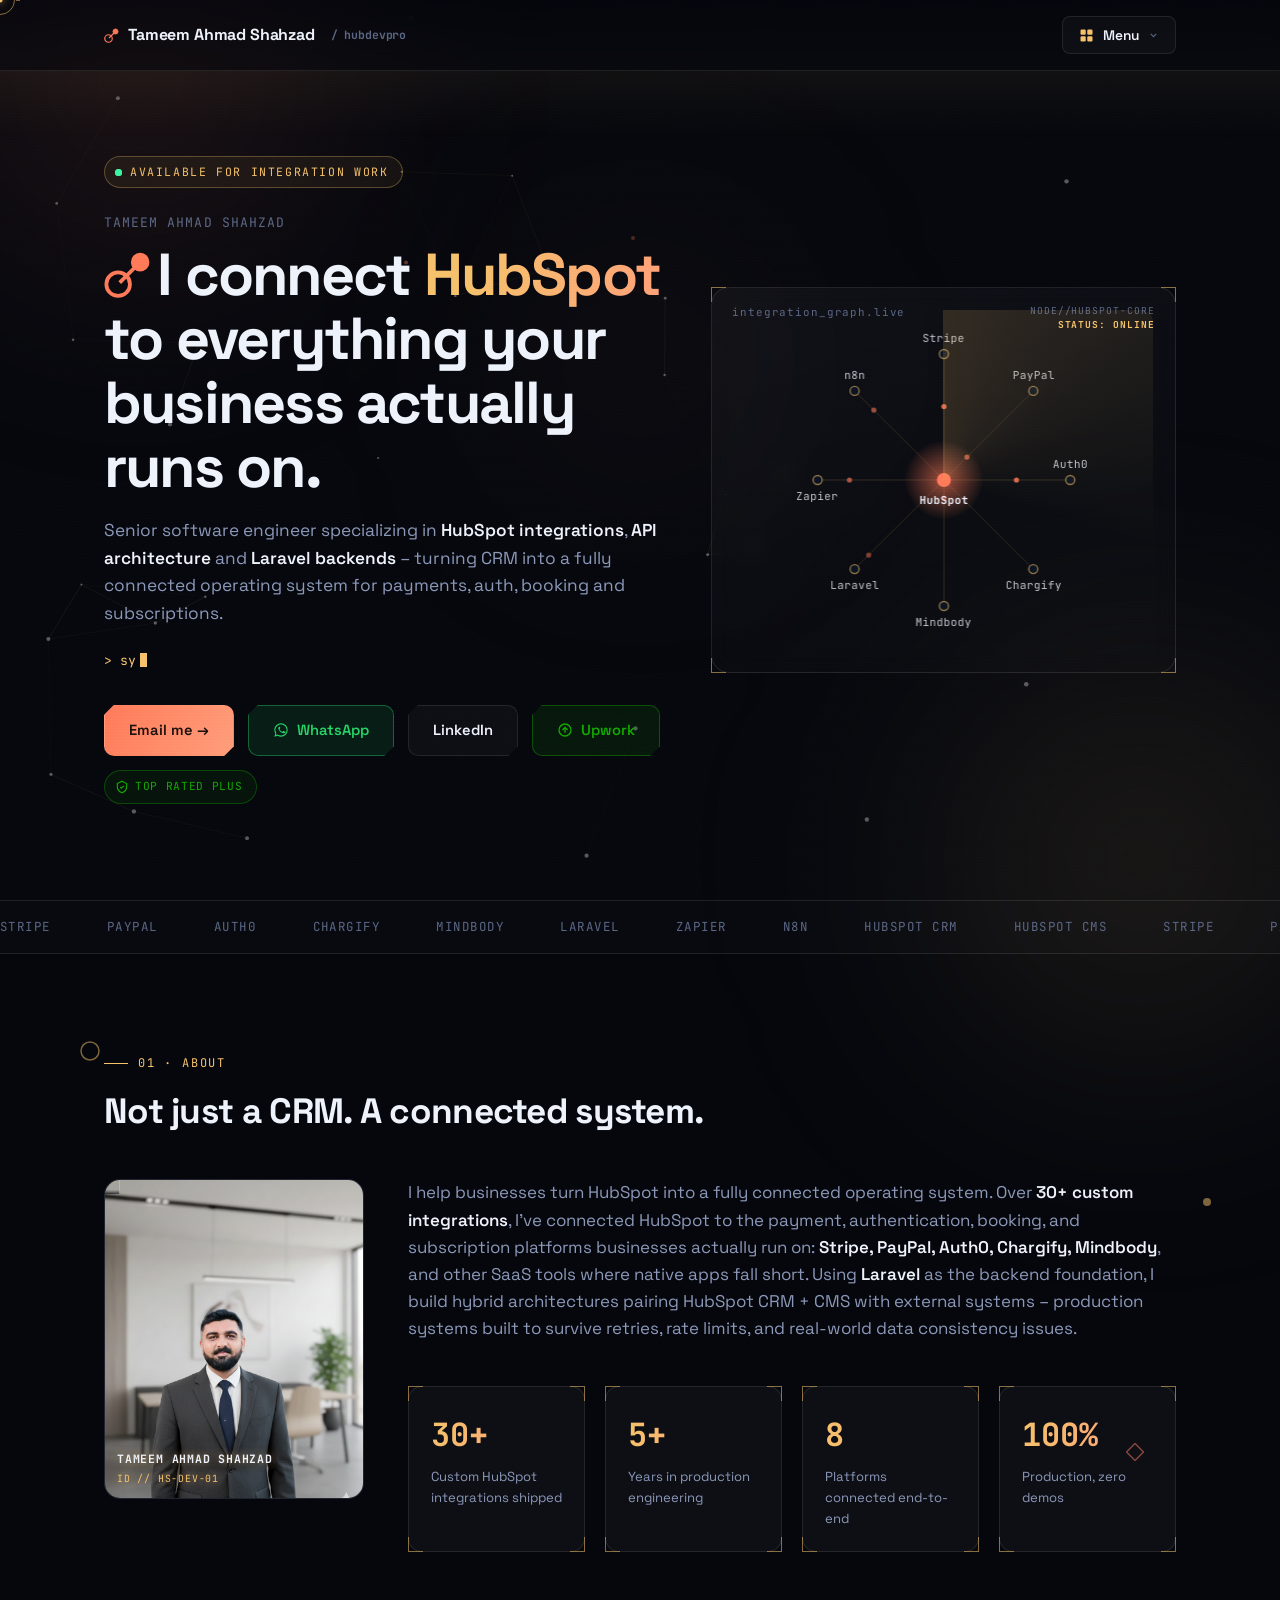
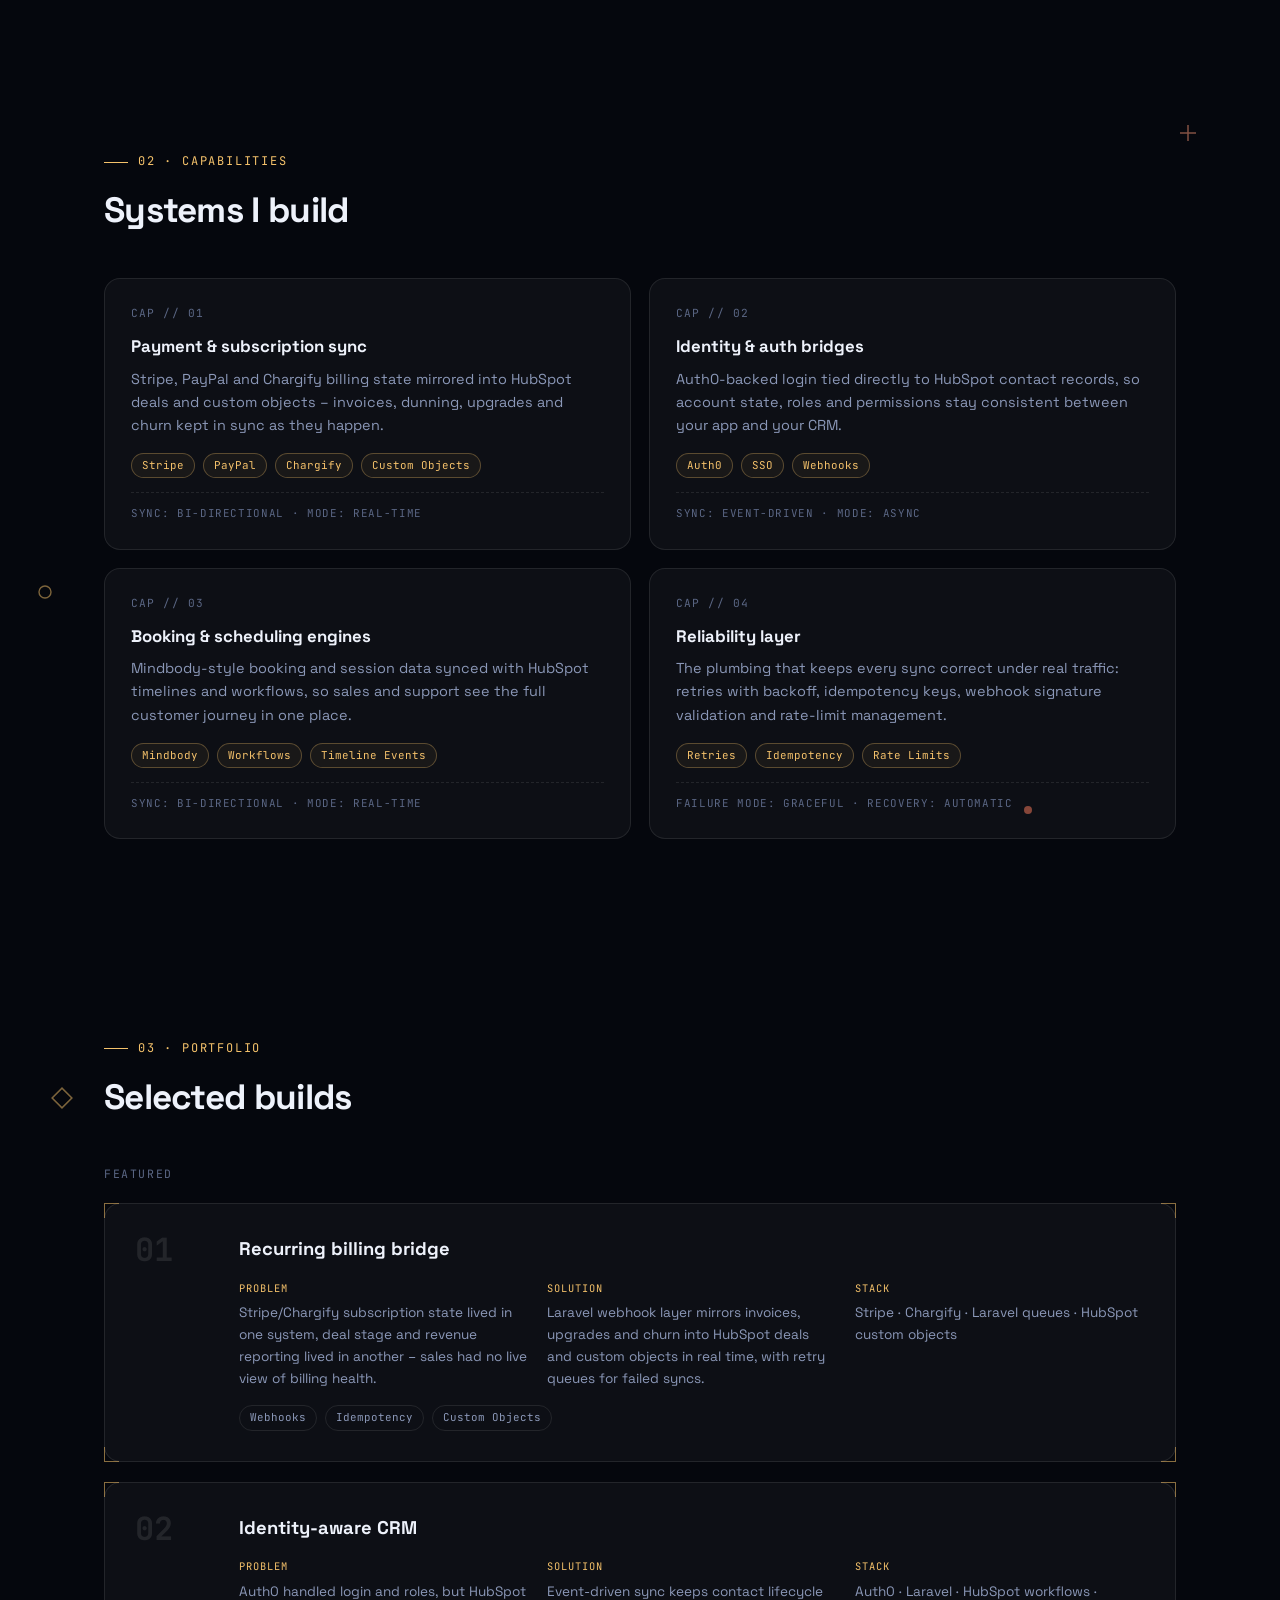
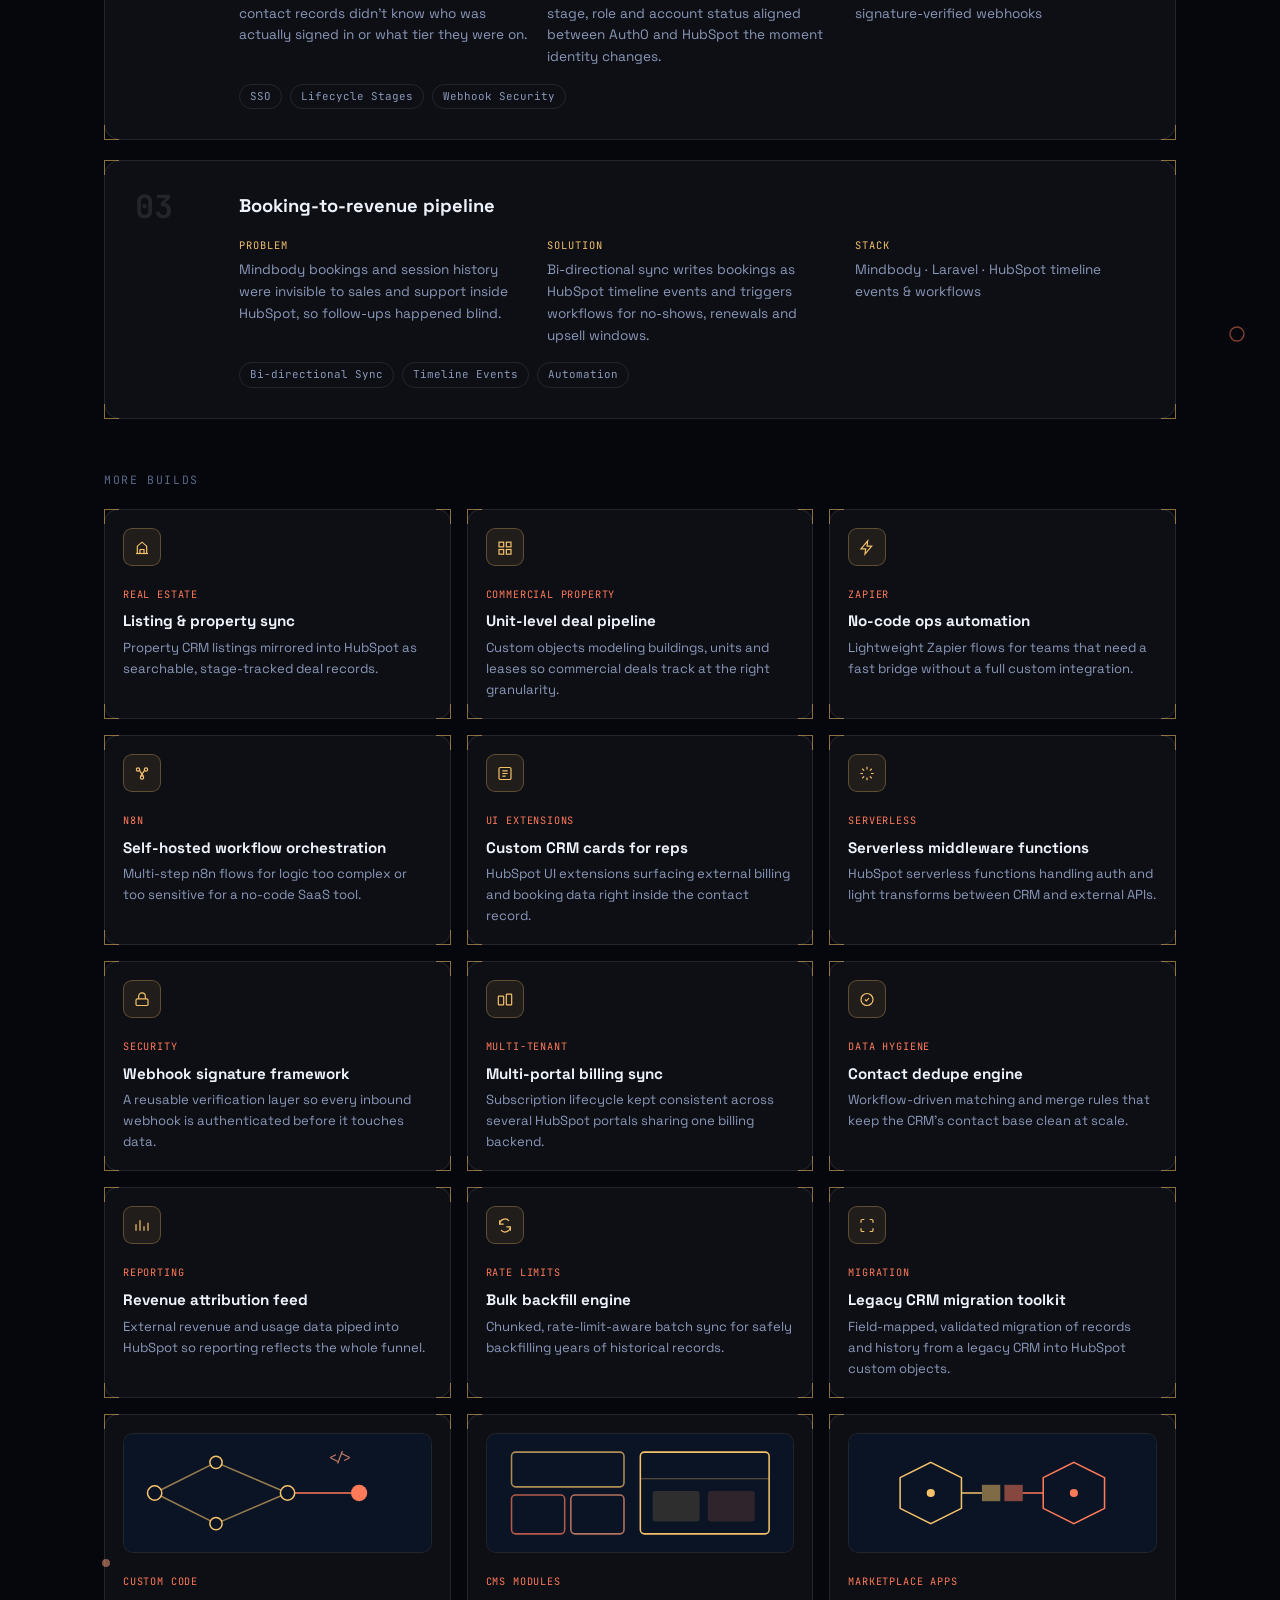
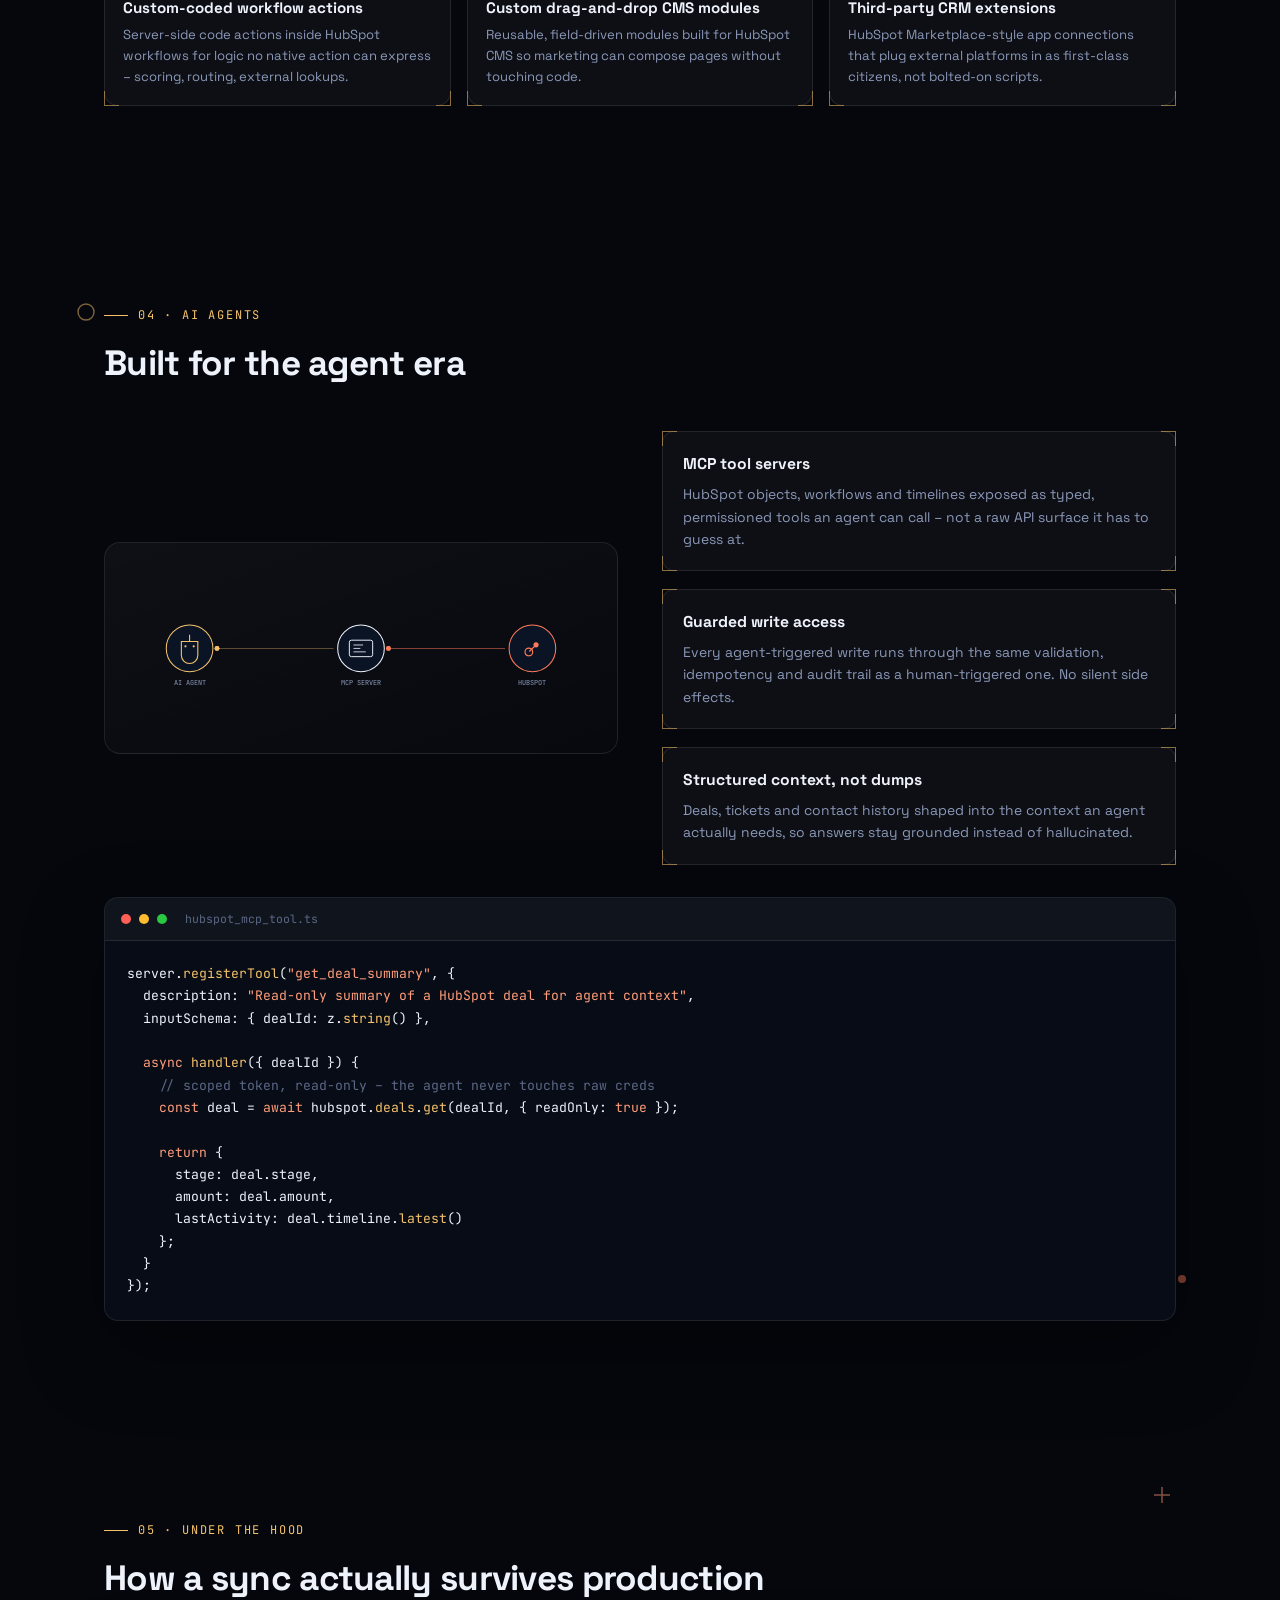
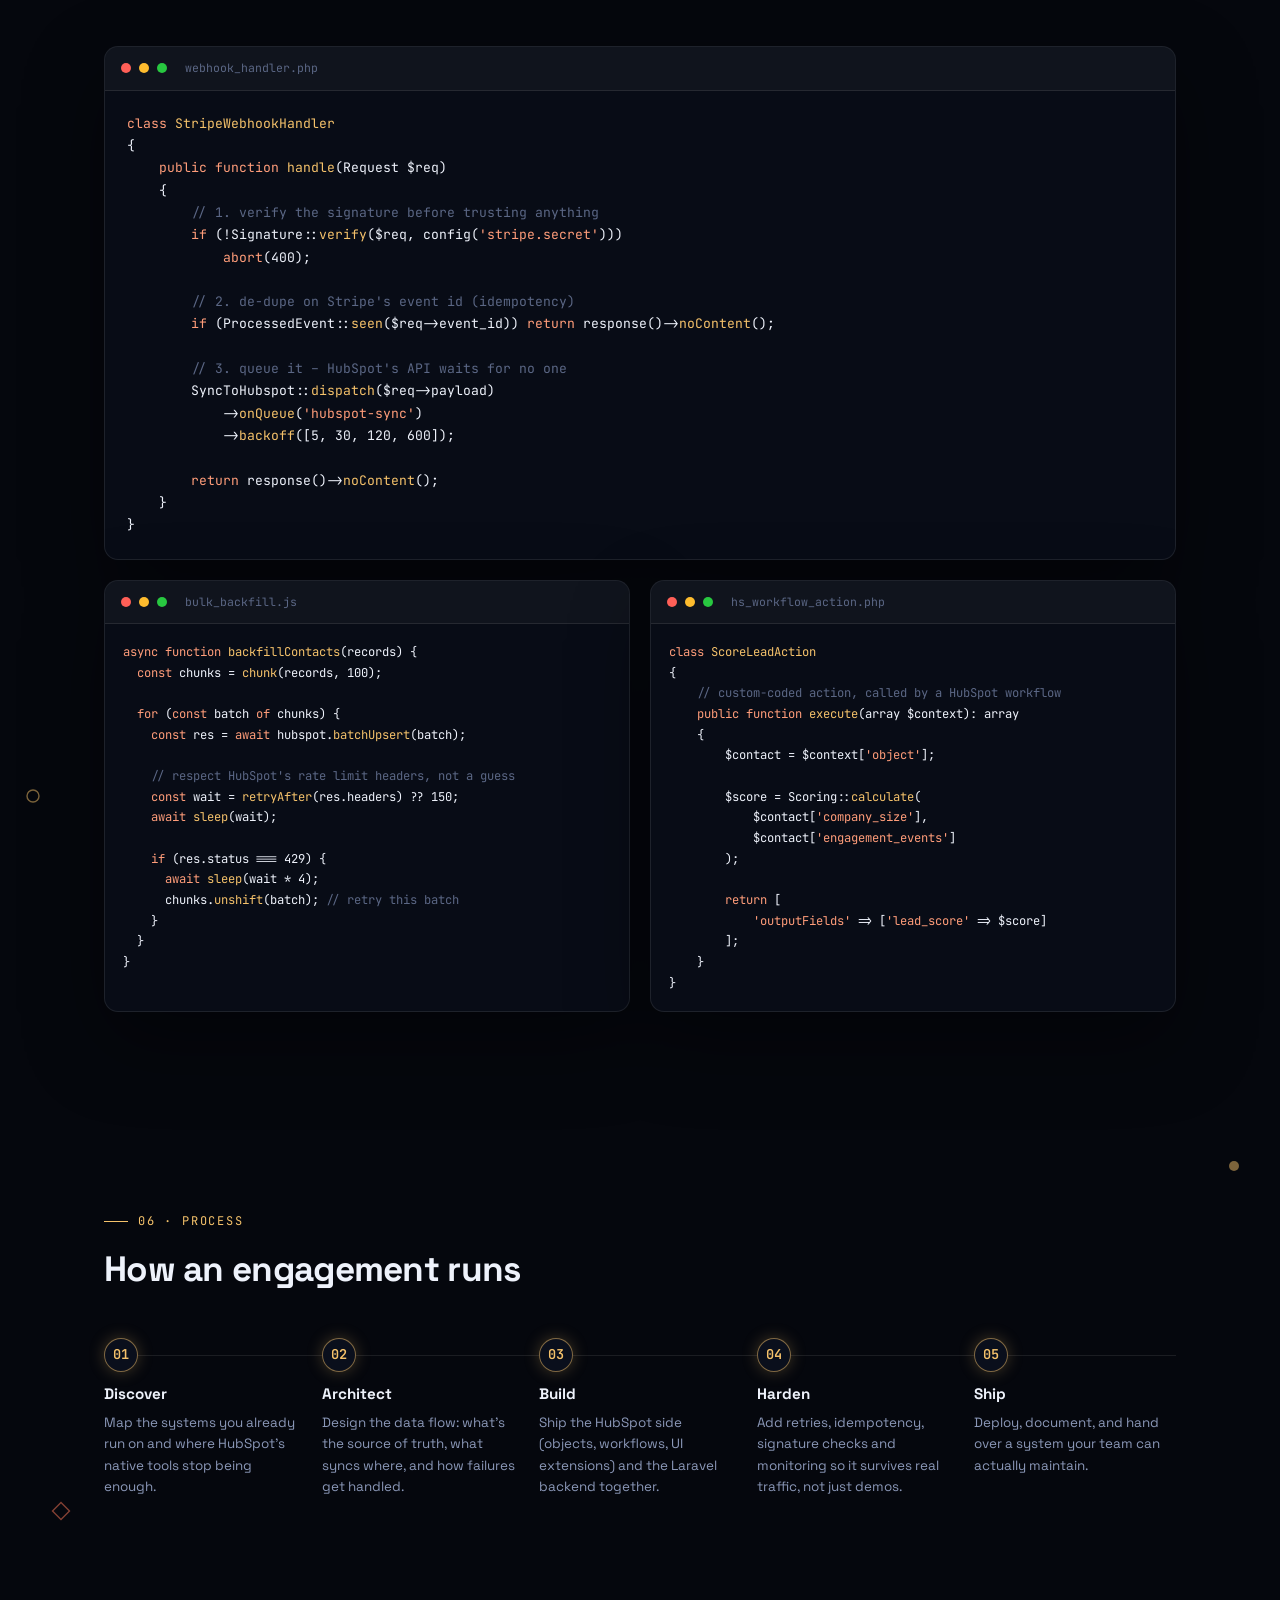
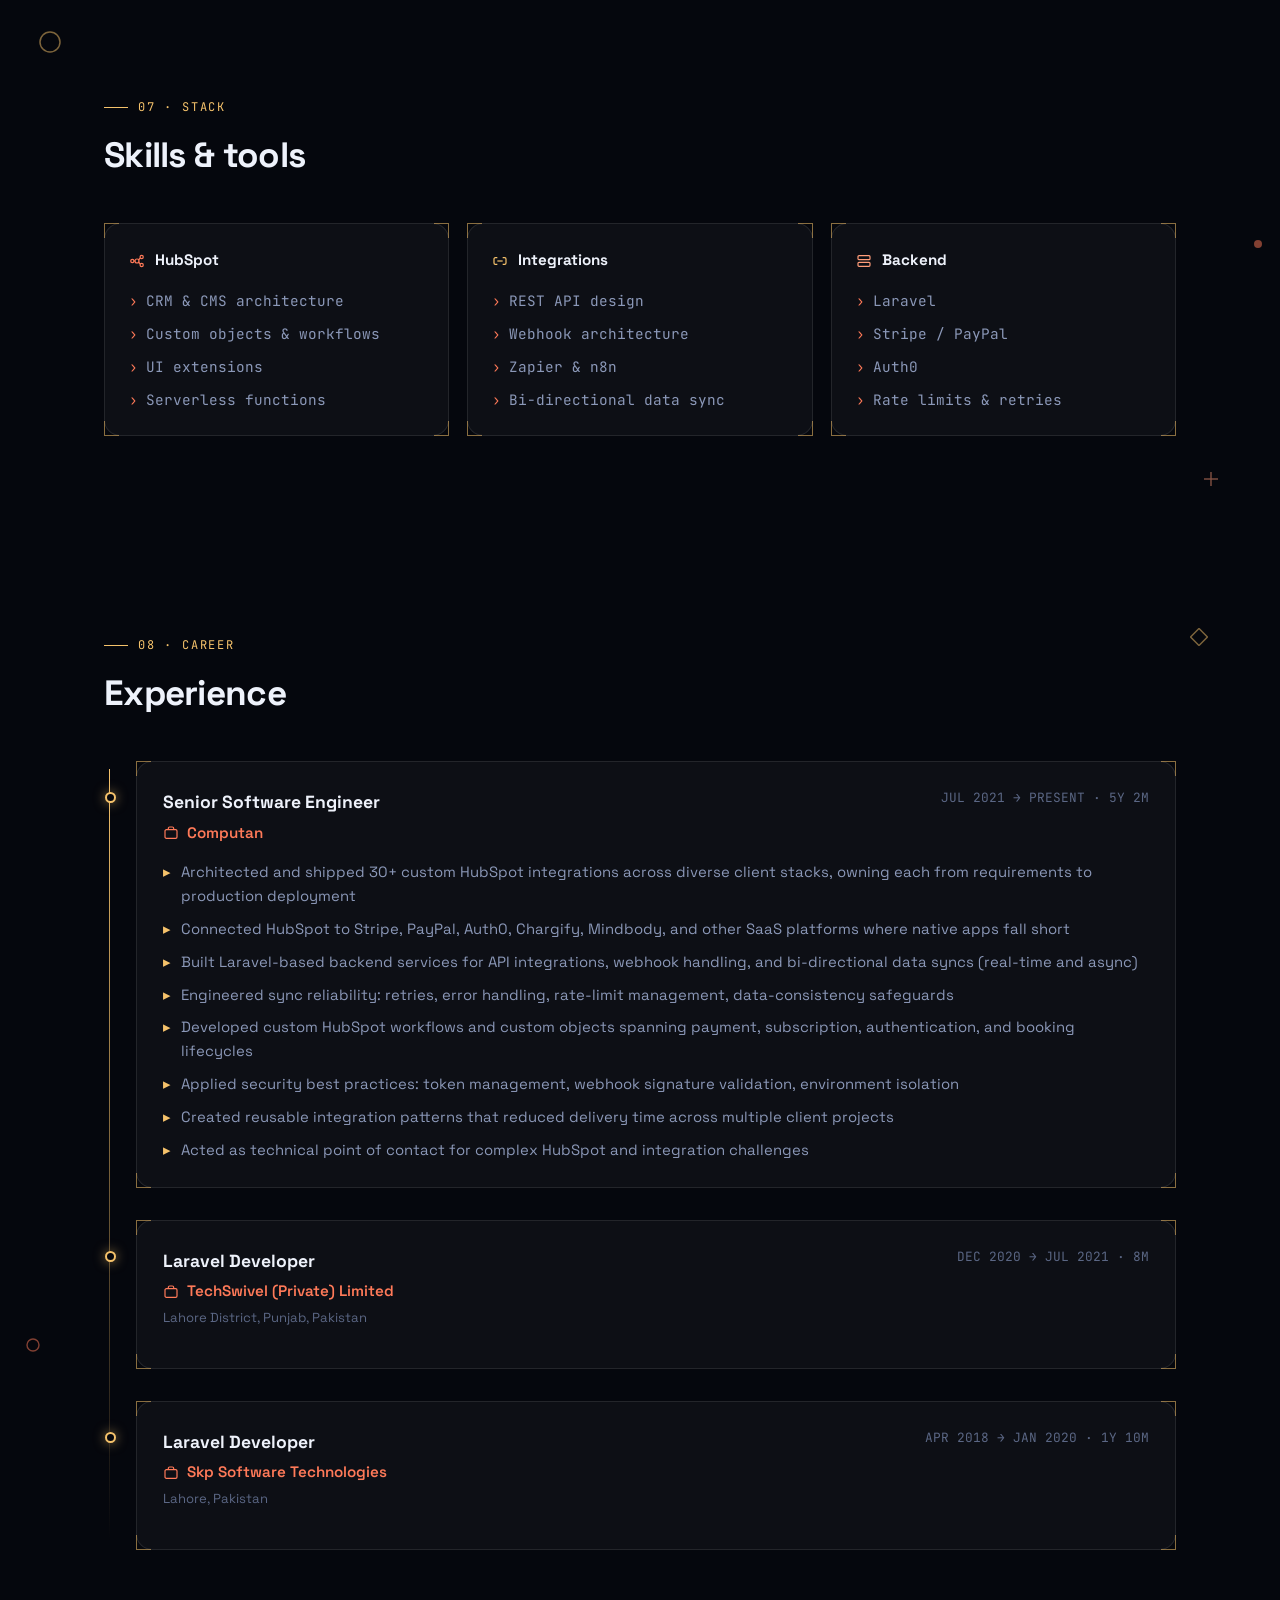
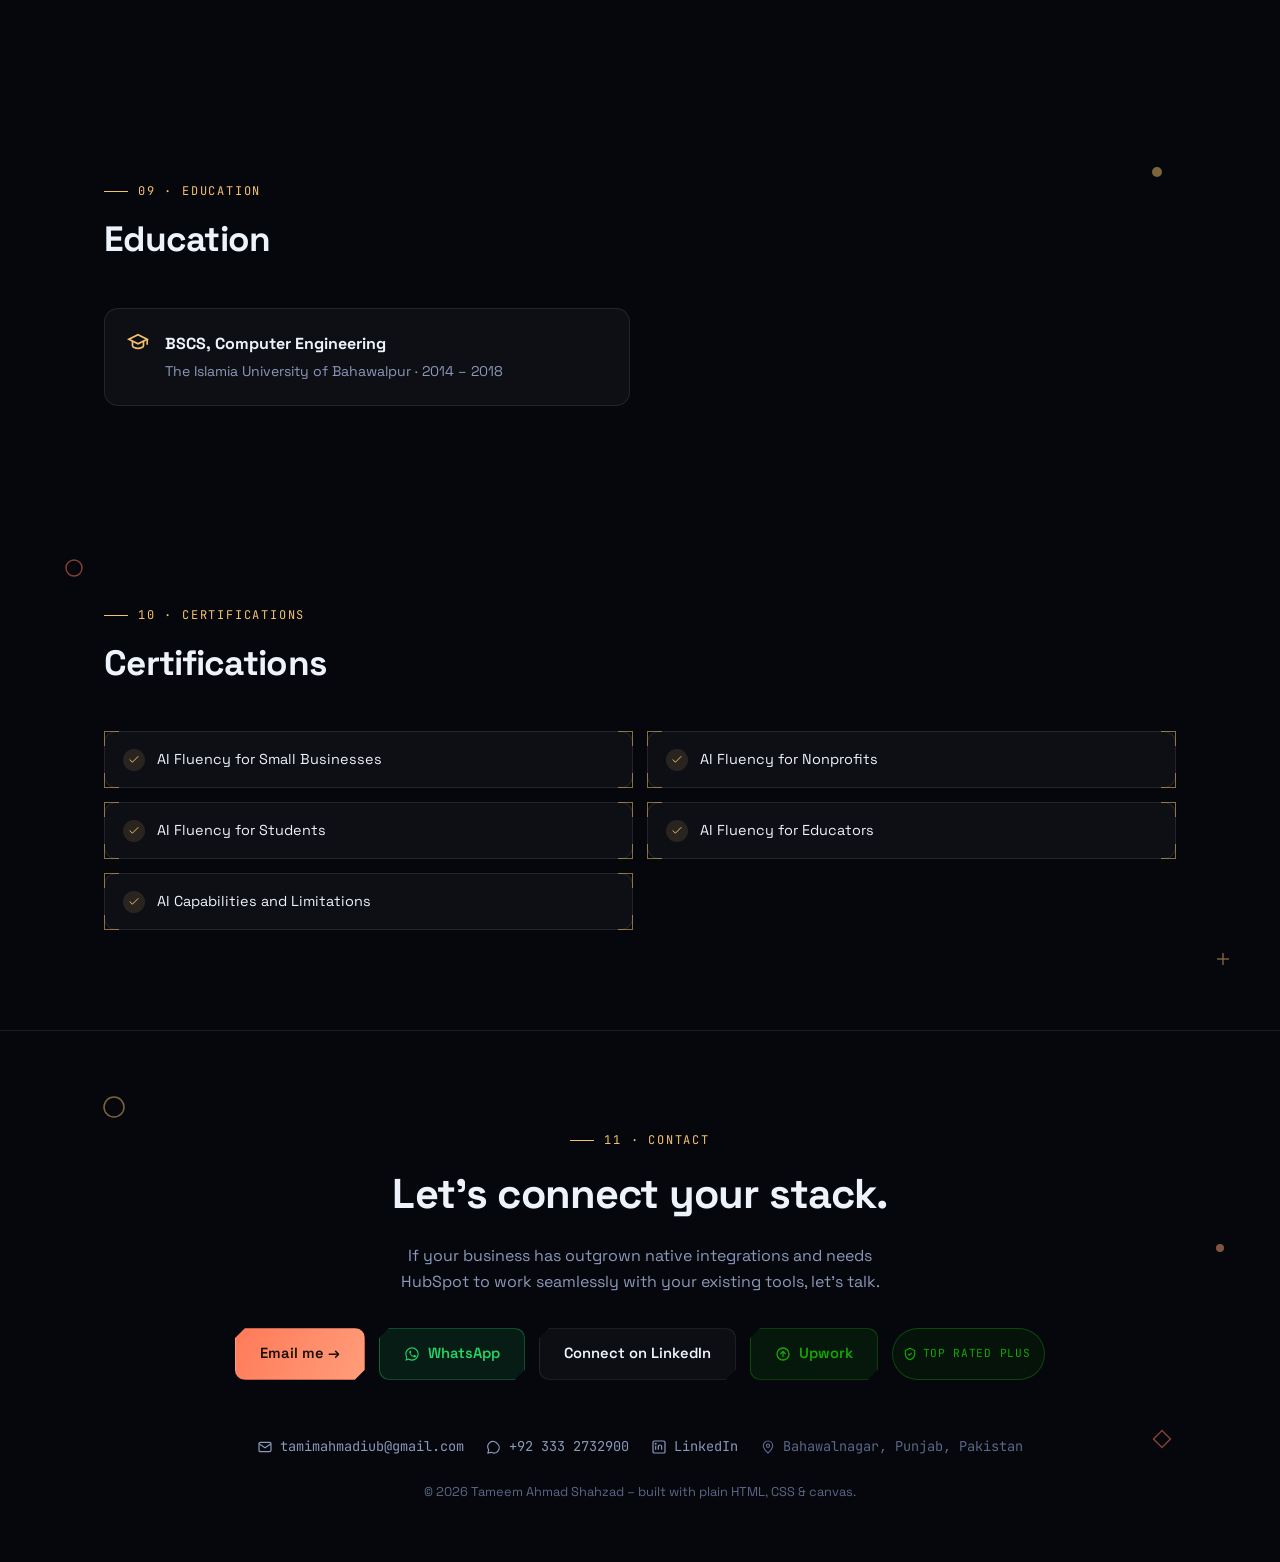
==== commit 3958430c: "Use clean extensionless URLs for all internal links (GitHub Pages serves .html without the extension" ====
--- a/index.html
+++ b/index.html
@@ -82,19 +82,19 @@
   <div class="mega-inner">
     <div>
       <div class="mega-label">Services</div>
-      <a class="mega-item" href="zapier.html">
+      <a class="mega-item" href="zapier">
         <span class="ic"><svg viewBox="0 0 24 24" fill="none" stroke="currentColor" stroke-width="1.8"><path d="M13 2 3 14h7l-1 8 10-12h-7l1-8z"/></svg></span>
         <span class="txt"><b>Zapier</b><span>No-code automation, live in days</span></span>
       </a>
-      <a class="mega-item" href="n8n.html">
+      <a class="mega-item" href="n8n">
         <span class="ic"><svg viewBox="0 0 24 24" fill="none" stroke="currentColor" stroke-width="1.8"><circle cx="6" cy="6" r="2.5"/><circle cx="18" cy="6" r="2.5"/><circle cx="12" cy="18" r="2.5"/><path d="M8 7l6 9M16 7l-6 9"/></svg></span>
         <span class="txt"><b>n8n</b><span>Self-hosted workflow automation</span></span>
       </a>
-      <a class="mega-item" href="laravel.html">
+      <a class="mega-item" href="laravel">
         <span class="ic"><svg viewBox="0 0 24 24" fill="none" stroke="currentColor" stroke-width="1.8"><rect x="3" y="4" width="18" height="6" rx="1.5"/><rect x="3" y="14" width="18" height="6" rx="1.5"/></svg></span>
         <span class="txt"><b>Laravel</b><span>Custom backend for real logic</span></span>
       </a>
-      <a class="mega-item" href="auth0.html">
+      <a class="mega-item" href="auth0">
         <span class="ic"><svg viewBox="0 0 24 24" fill="none" stroke="currentColor" stroke-width="1.8"><rect x="3" y="11" width="18" height="10" rx="2"/><path d="M7 11V7a5 5 0 0 1 10 0v4"/></svg></span>
         <span class="txt"><b>Auth0</b><span>Identity, login &amp; SSO</span></span>
       </a>
@@ -102,18 +102,18 @@
     <div>
       <div class="mega-label">Explore</div>
       <div class="mega-simple">
-        <a href="index.html">Home</a>
-        <a href="index.html#about">About</a>
-        <a href="index.html#portfolio">Portfolio</a>
-        <a href="index.html#mcp-agents">AI Agents &amp; MCP</a>
-        <a href="services.html">All Services</a>
+        <a href="/">Home</a>
+        <a href="/#about">About</a>
+        <a href="/#portfolio">Portfolio</a>
+        <a href="/#mcp-agents">AI Agents &amp; MCP</a>
+        <a href="services">All Services</a>
       </div>
     </div>
     <div class="mega-cta">
       <div class="mega-label">Case Studies</div>
       <p>Five real integration patterns, walked through end to end &ndash; the situation, the build, the result.</p>
-      <a class="btn primary" href="case-studies.html">View Case Studies</a>
-      <a class="btn ghost" href="index.html#contact">Contact Me</a>
+      <a class="btn primary" href="case-studies">View Case Studies</a>
+      <a class="btn ghost" href="/#contact">Contact Me</a>
     </div>
   </div>
 </div>
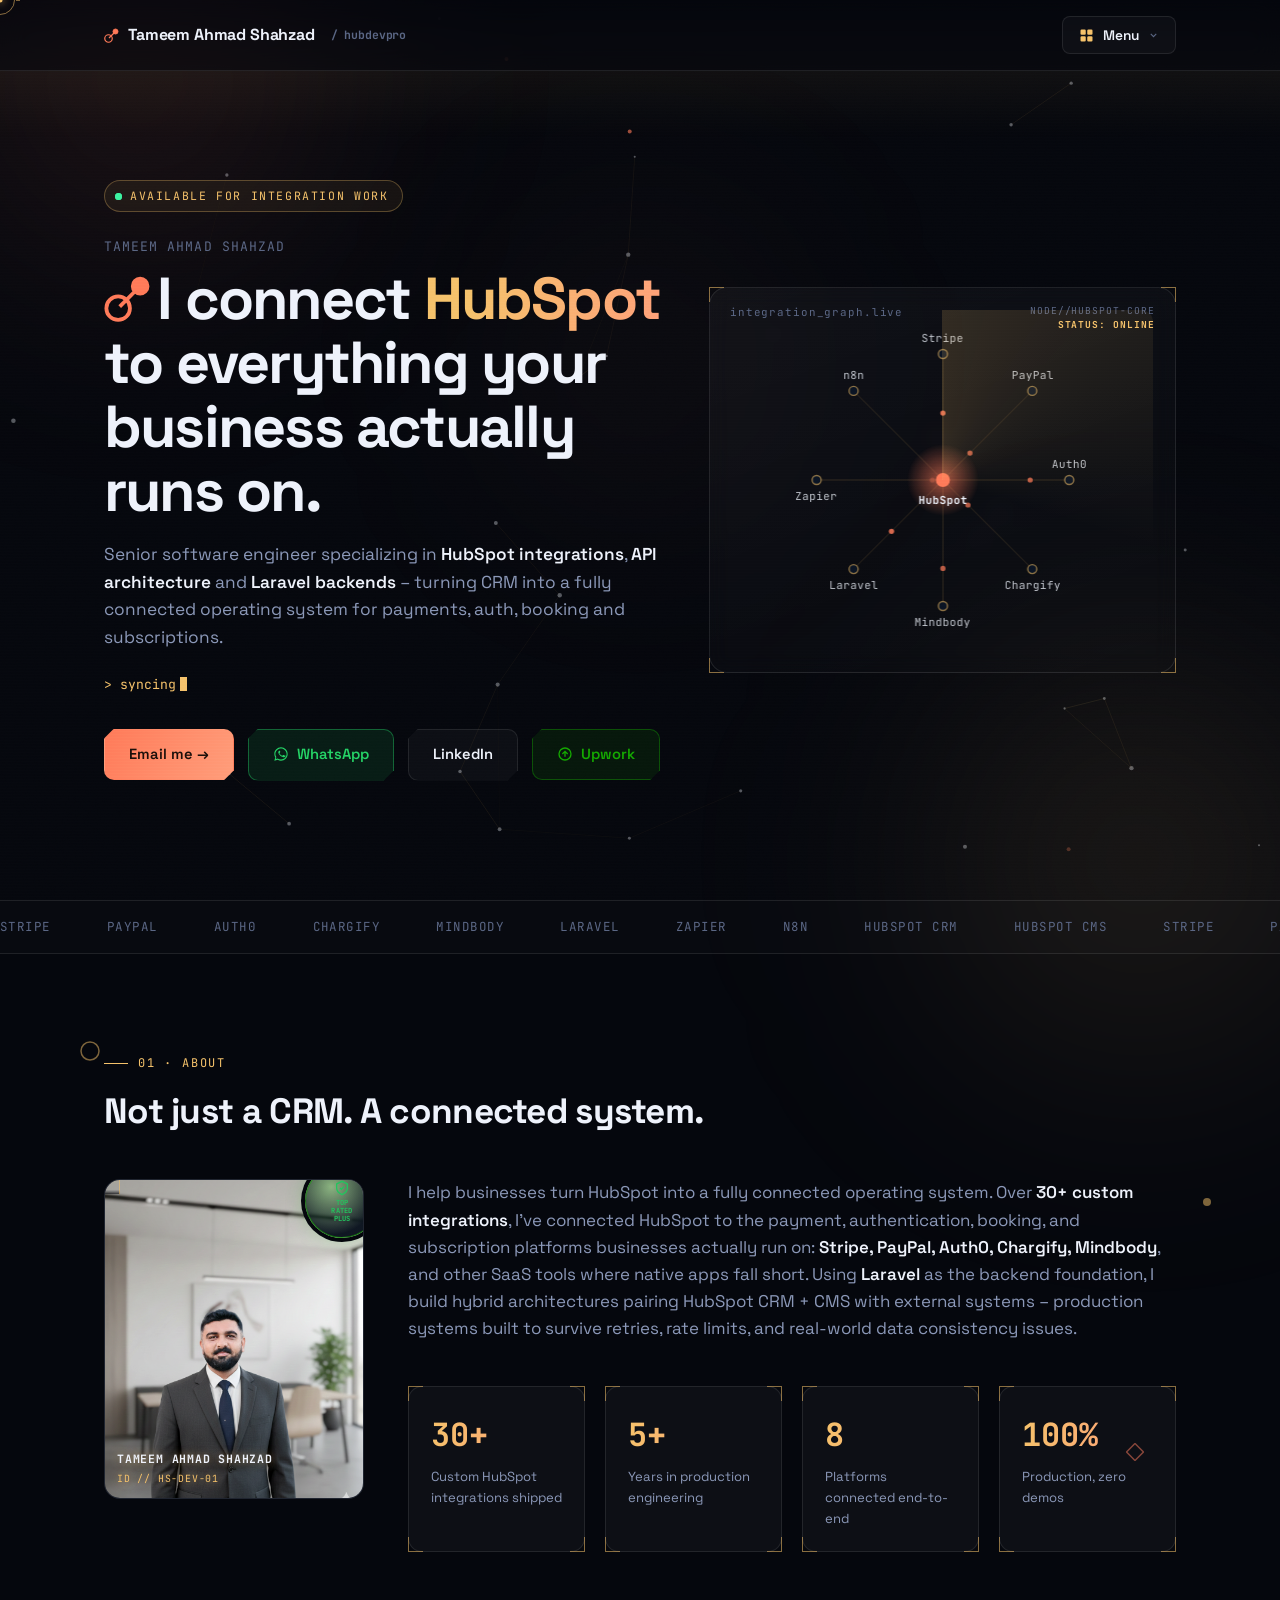
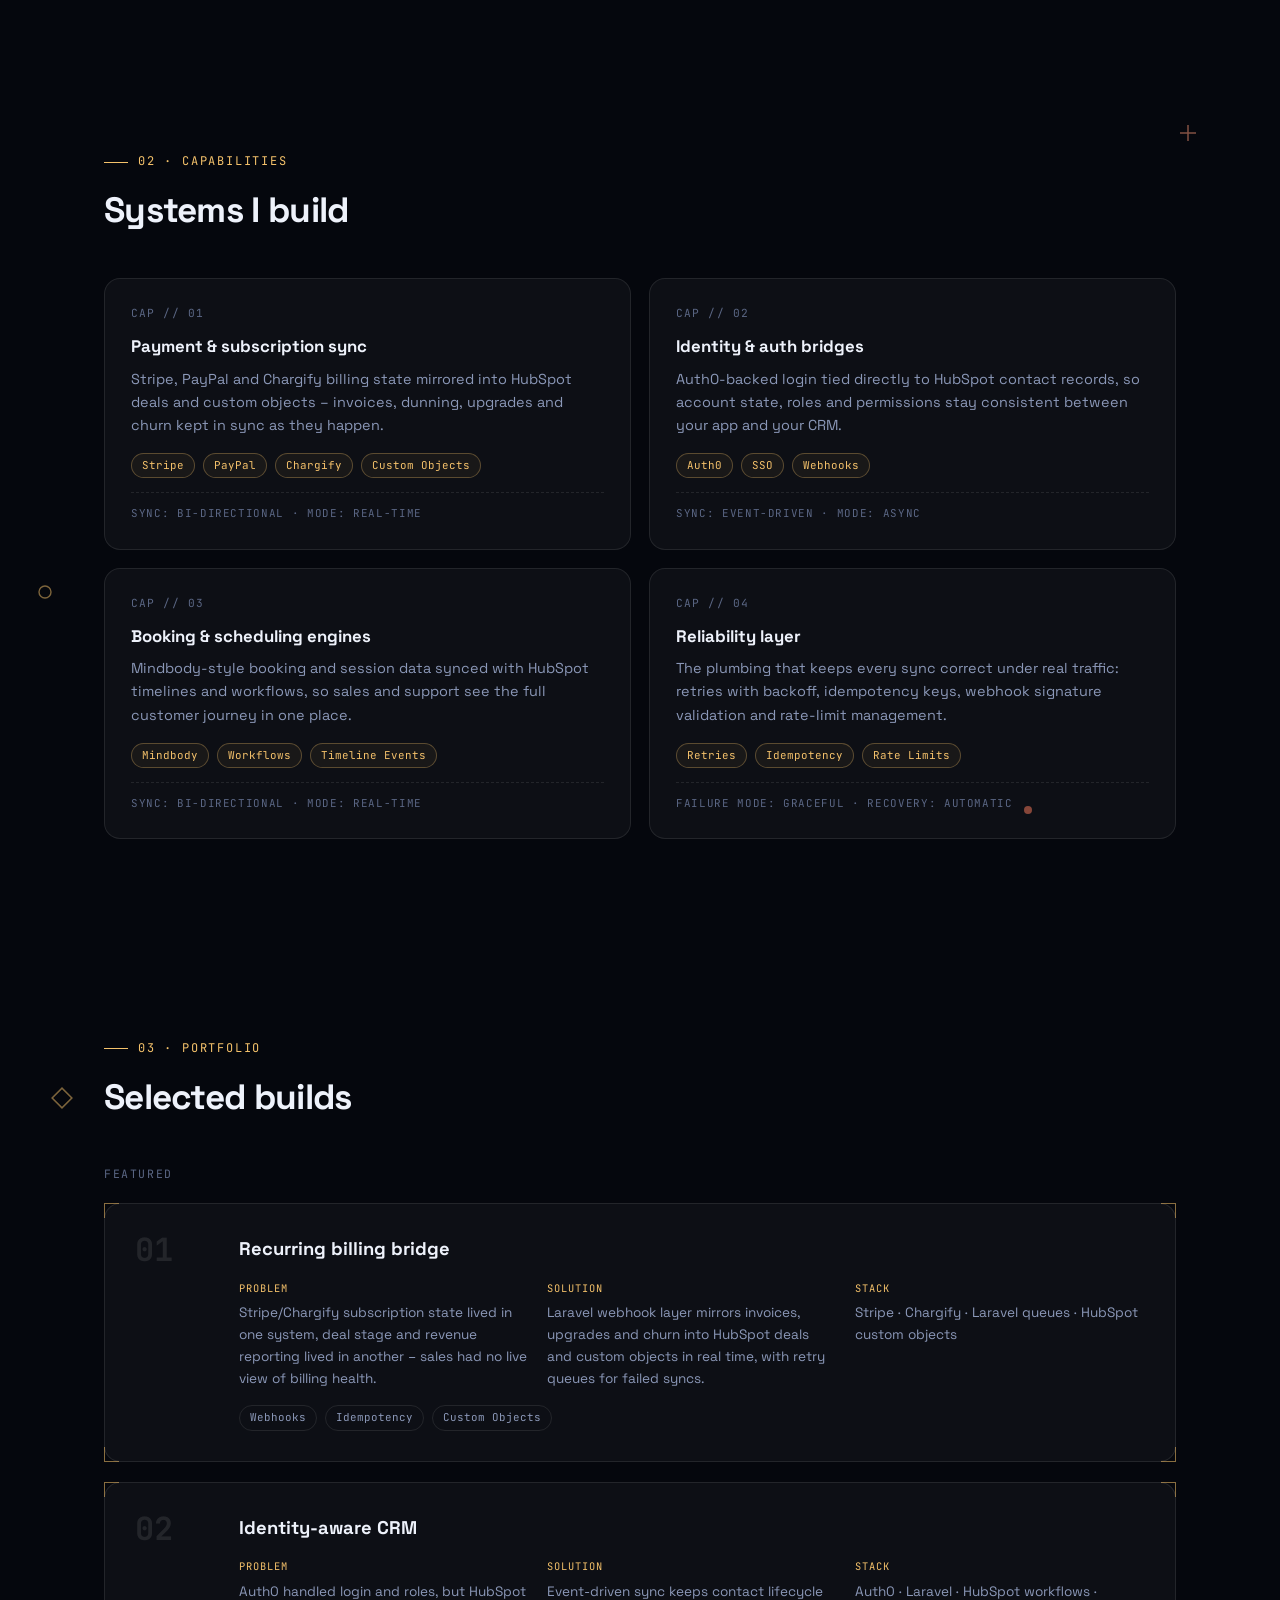
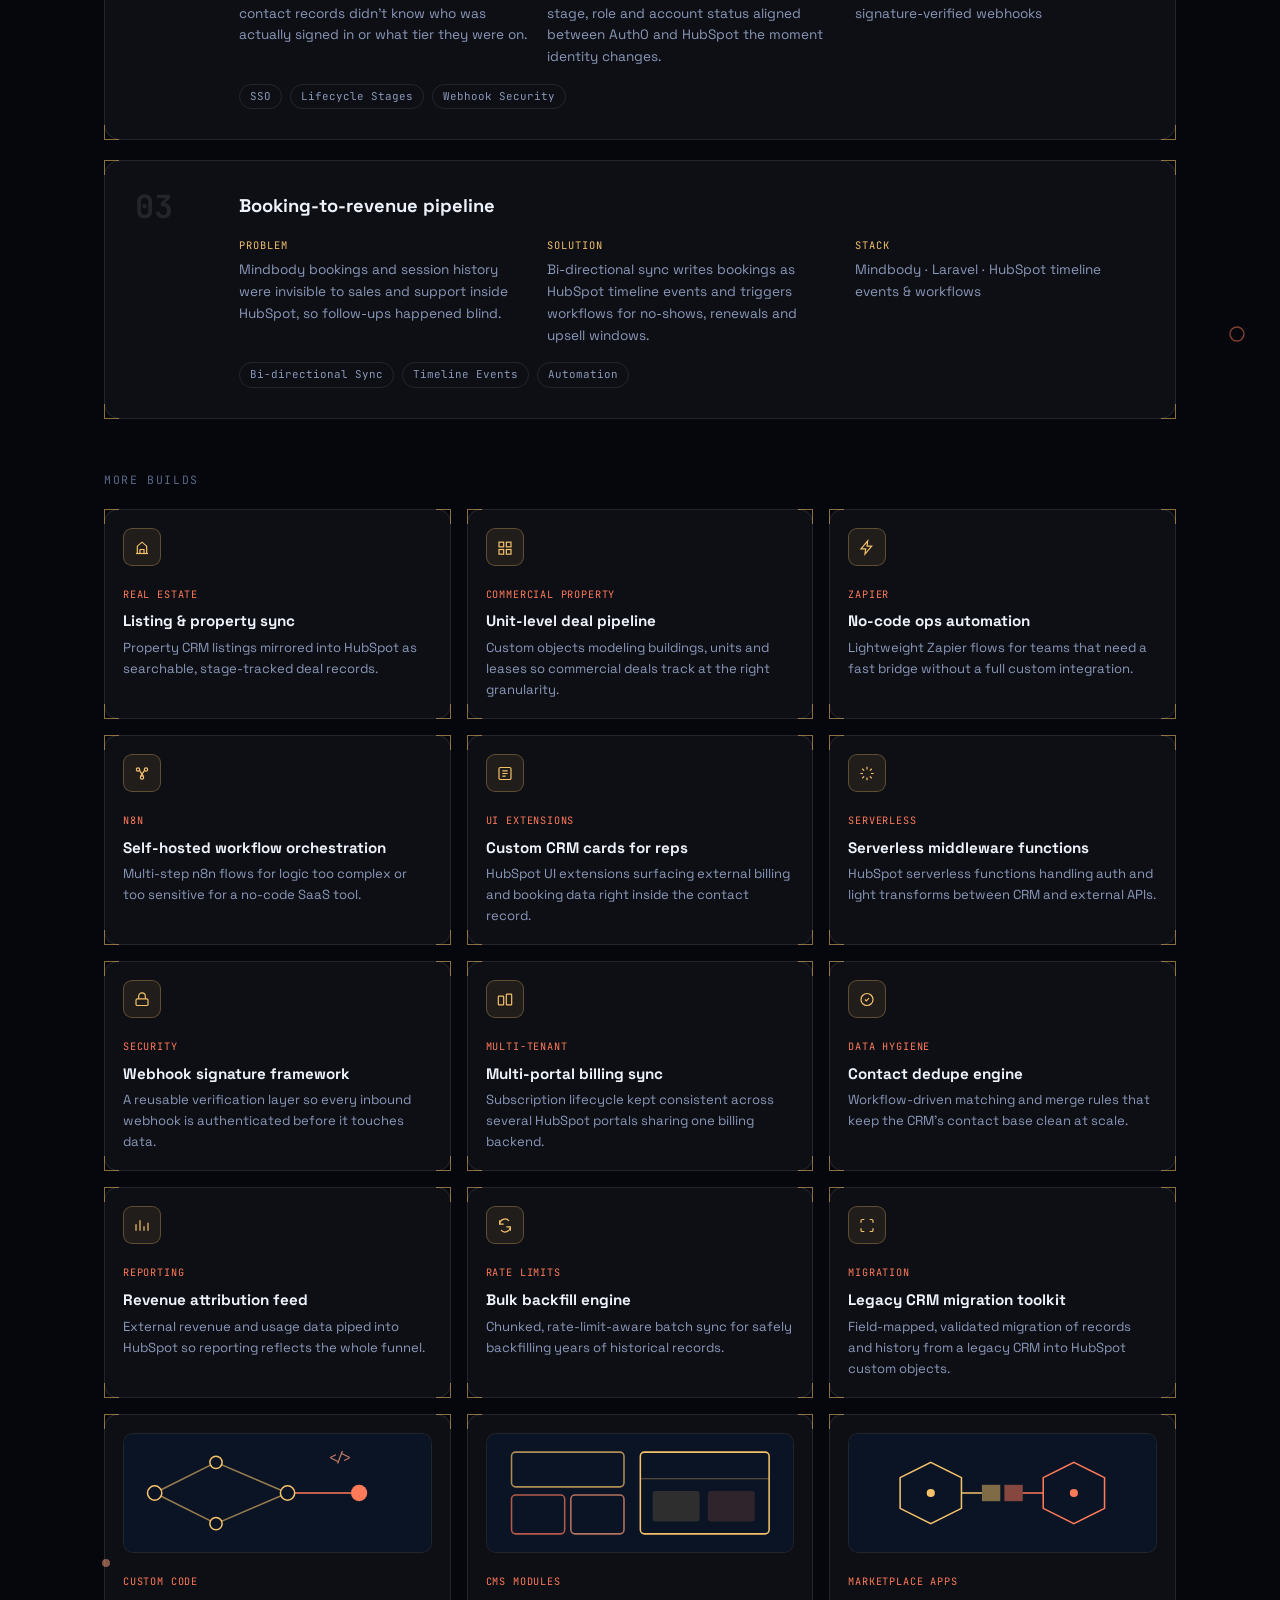
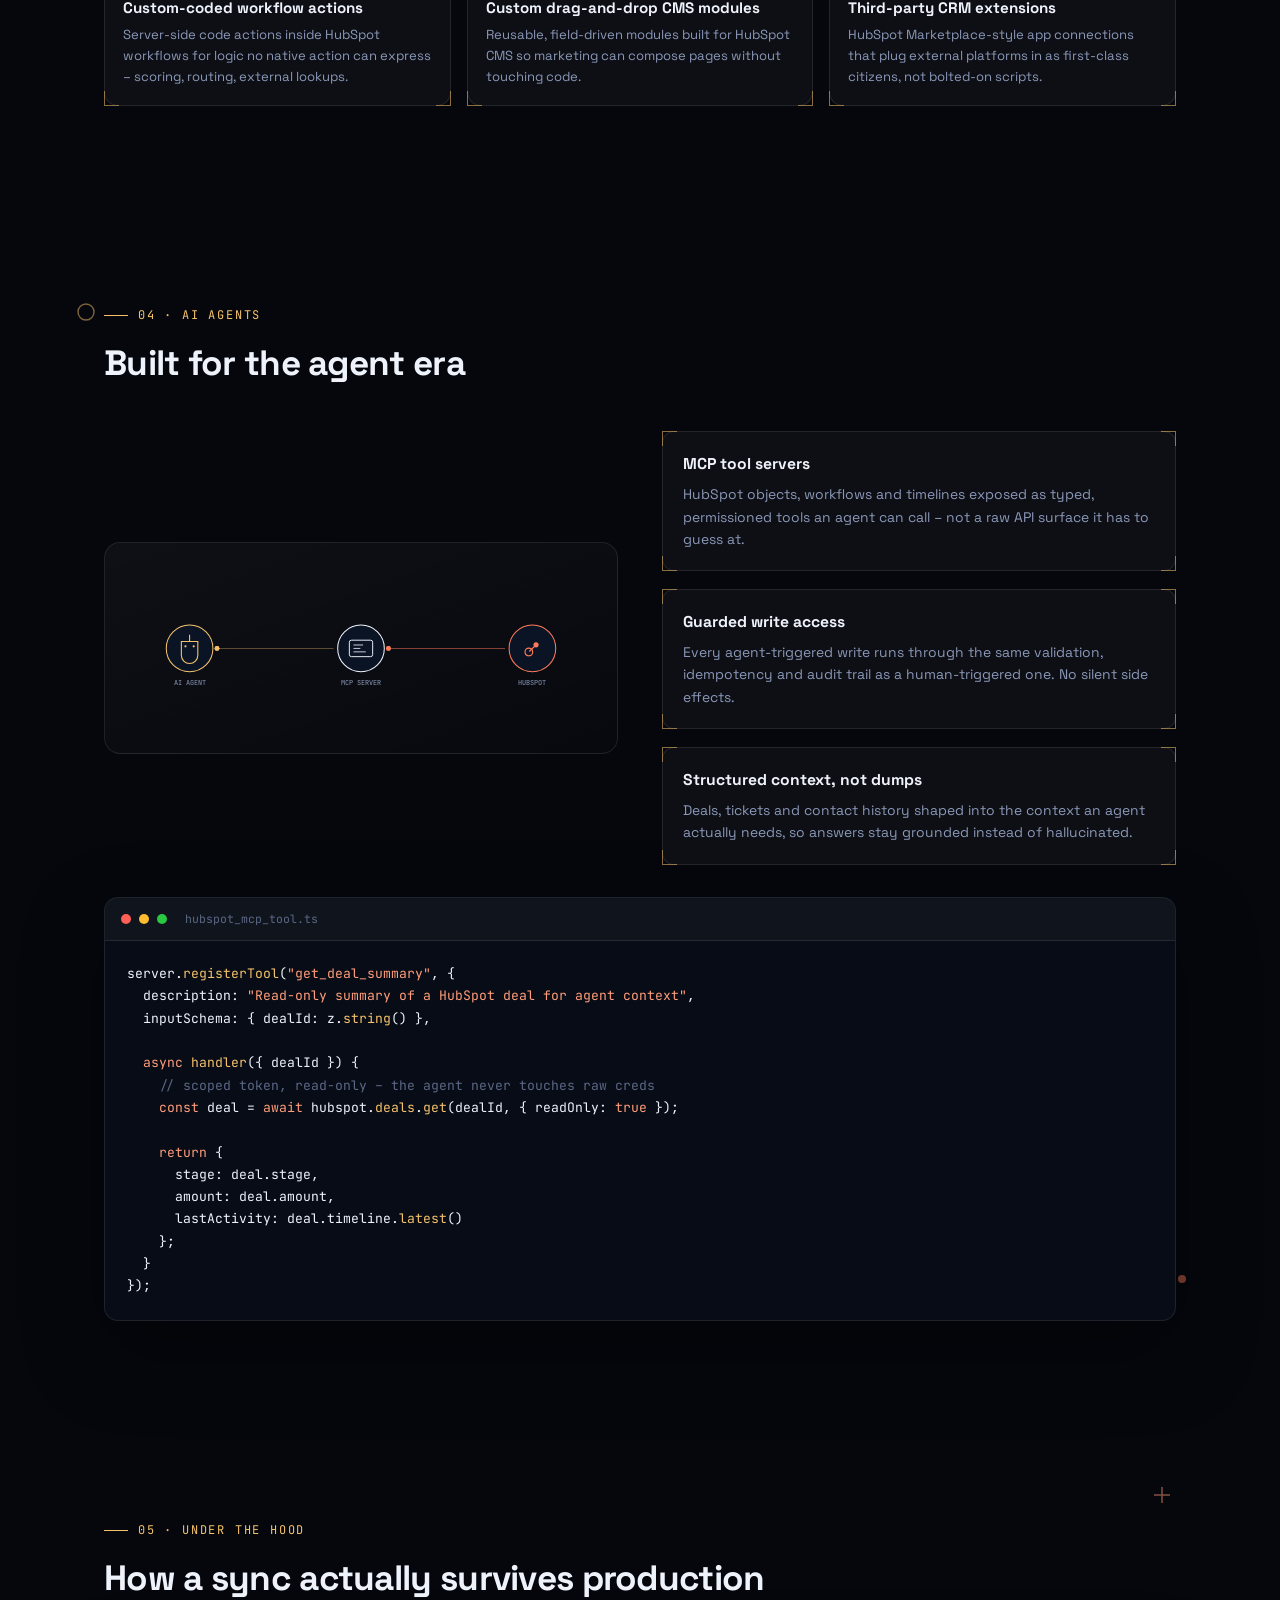
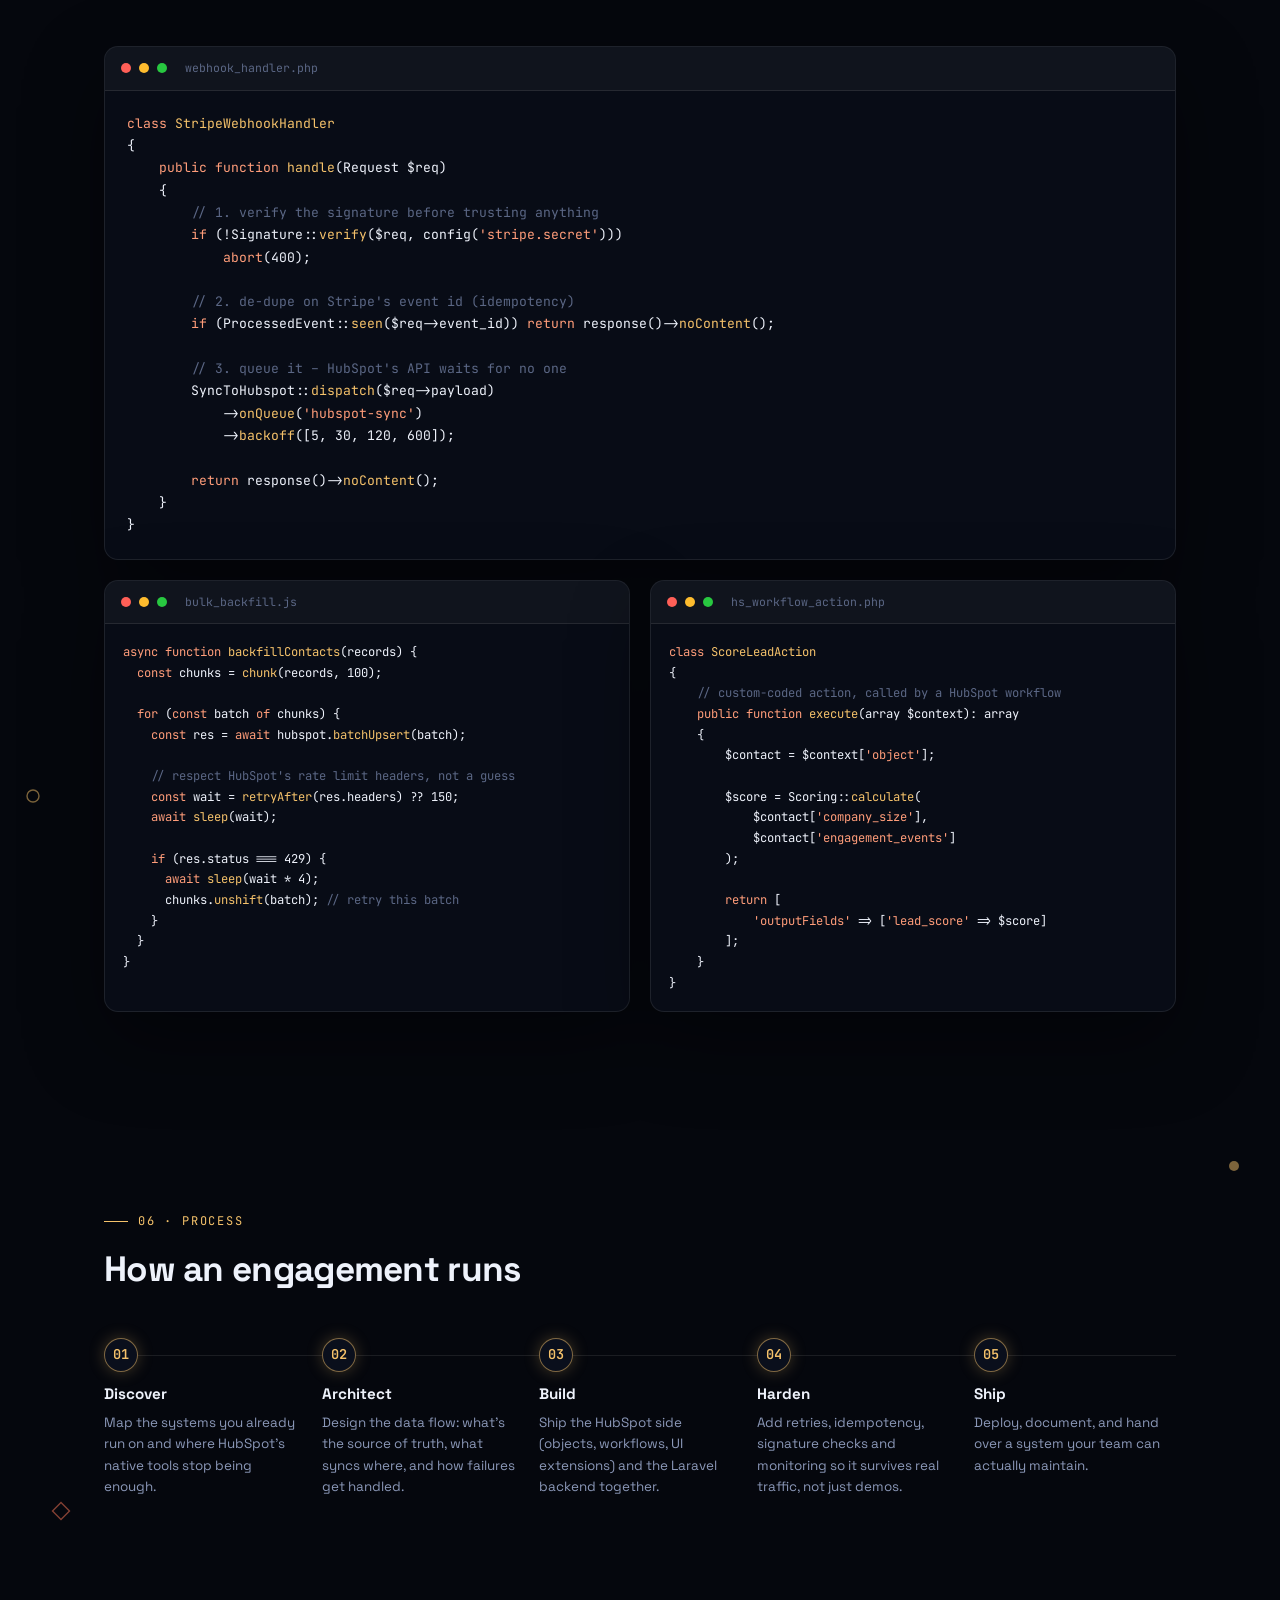
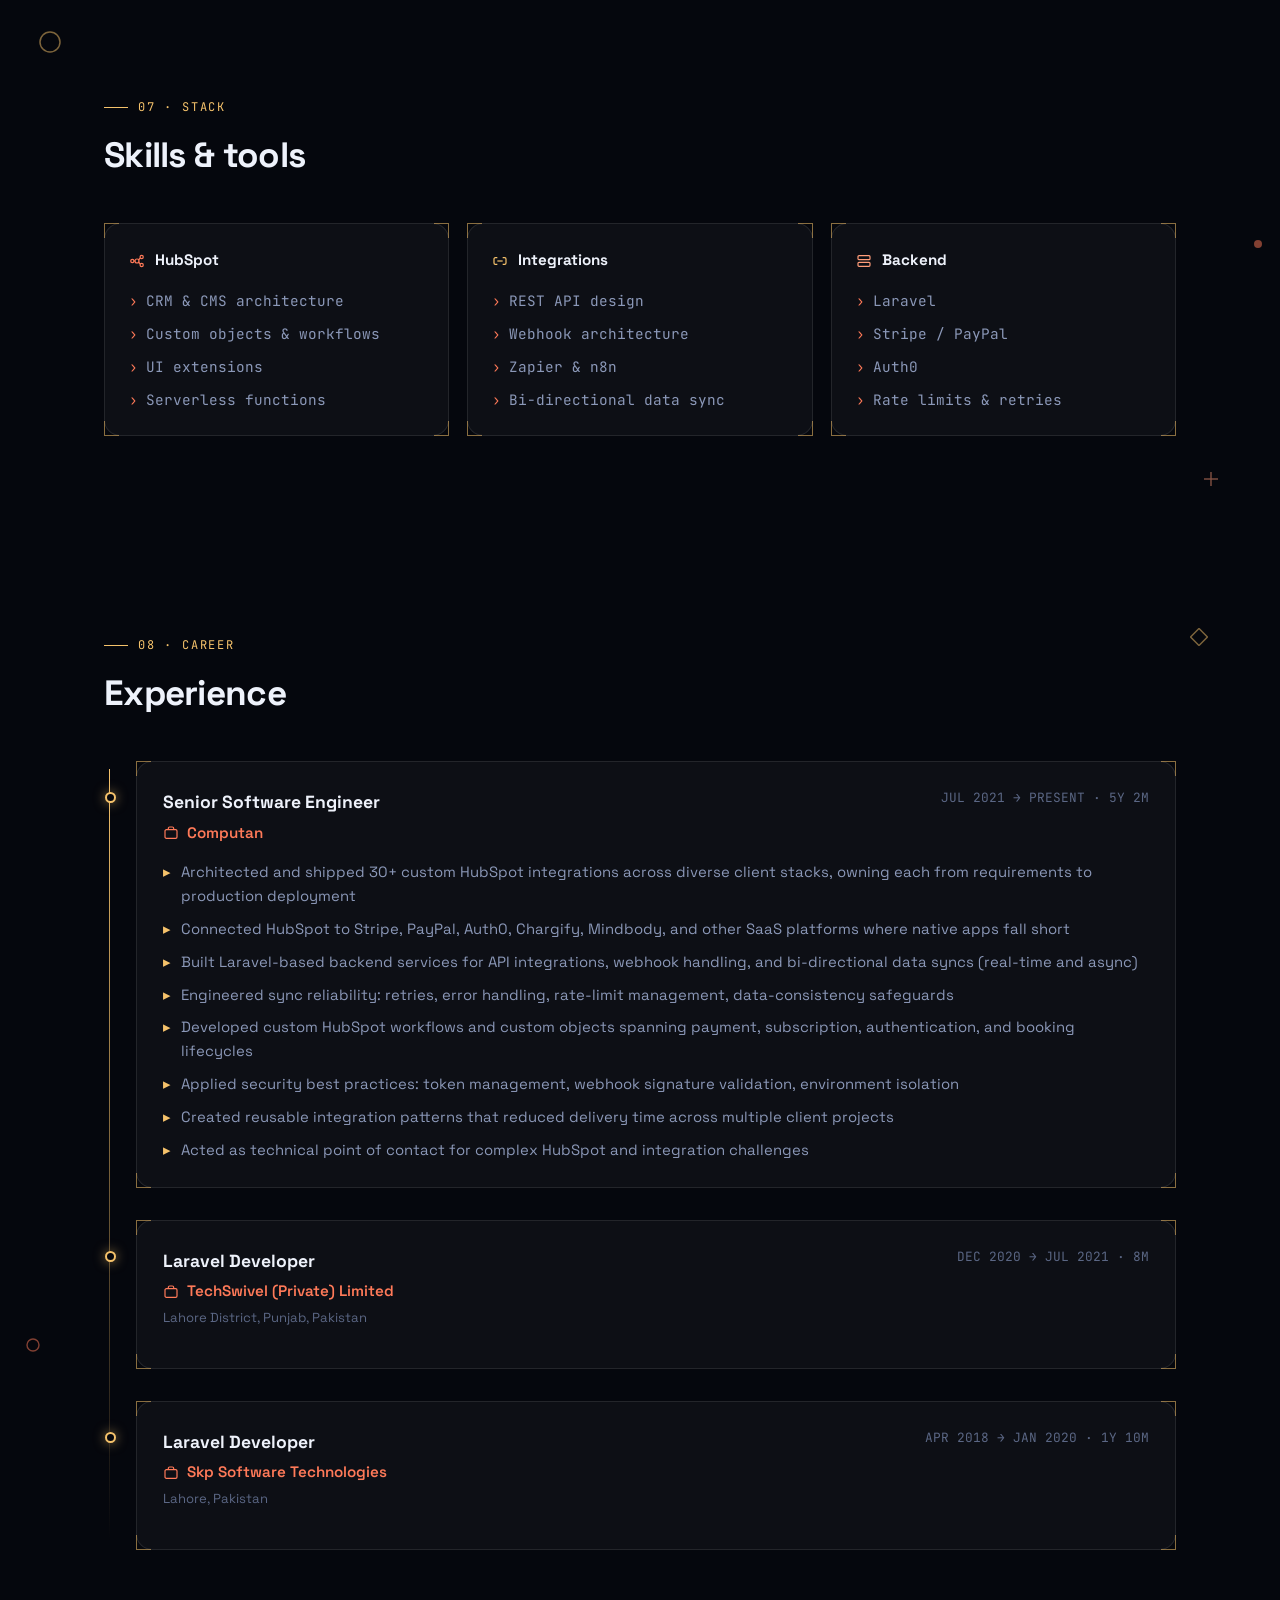
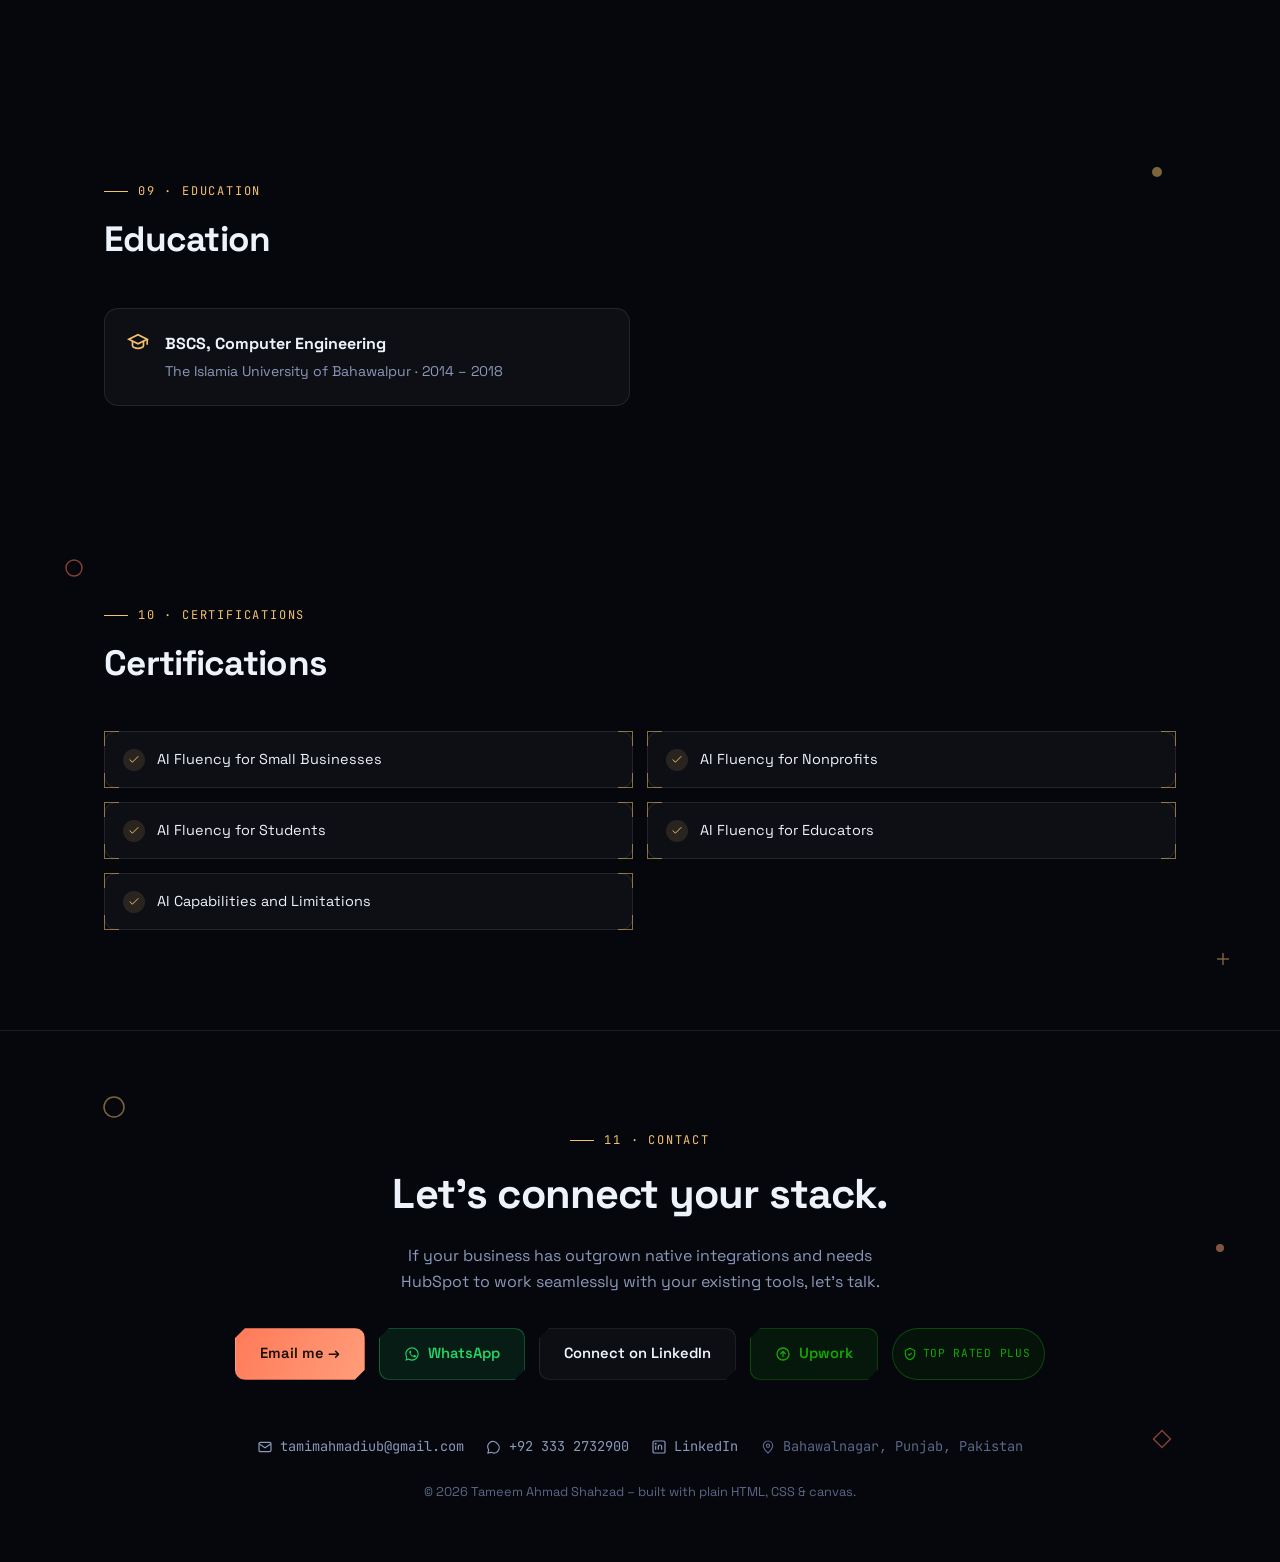
==== commit 1fadfa55: "Give Top Rated Plus its own place: a pulsing seal badge on the portrait photo instead of a crowded h" ====
--- a/index.html
+++ b/index.html
@@ -138,7 +138,6 @@
         </a>
         <a class="btn ghost" href="https://www.linkedin.com/in/tameemahmad-shahzad-2022a8174" target="_blank" rel="noopener">LinkedIn</a>
         <a class="btn upwork" href="https://www.upwork.com/freelancers/~011467e34f815ba25b" target="_blank" rel="noopener"><svg width="16" height="16" viewBox="0 0 24 24" fill="none" stroke="currentColor" stroke-width="2" aria-hidden="true"><circle cx="12" cy="12" r="9"/><path d="M12 16V8M8 12l4-4 4 4"/></svg>Upwork</a>
-        <a class="trp-badge" href="https://www.upwork.com/freelancers/~011467e34f815ba25b" target="_blank" rel="noopener"><svg viewBox="0 0 24 24" fill="none" stroke="currentColor" stroke-width="2"><path d="M12 2l8 4v6c0 5-3.5 8-8 10-4.5-2-8-5-8-10V6z"/><path d="M9 12l2 2 4-4"/></svg>TOP RATED PLUS</a>
       </div>
     </div>
     <div class="diagram hud">
@@ -172,6 +171,10 @@
         <div class="c2"></div>
         <img src="assets/profile.png" alt="Portrait of Tameem Ahmad Shahzad" loading="lazy">
         <div class="scan"></div>
+        <a class="trp-seal" href="https://www.upwork.com/freelancers/~011467e34f815ba25b" target="_blank" rel="noopener" title="Top Rated Plus on Upwork">
+          <svg viewBox="0 0 24 24" fill="none" stroke="currentColor" stroke-width="2"><path d="M12 2l8 4v6c0 5-3.5 8-8 10-4.5-2-8-5-8-10V6z"/><path d="M9 12l2 2 4-4"/></svg>
+          <span>TOP<br>RATED<br>PLUS</span>
+        </a>
         <div class="id"><b>TAMEEM AHMAD SHAHZAD</b>ID // HS-DEV-01</div>
       </div>
       <div class="about-text">
--- a/assets/style.css
+++ b/assets/style.css
@@ -126,6 +126,21 @@
   }
   .trp-badge svg{width:14px;height:14px;flex:0 0 auto}
 
+  .trp-seal{
+    position:absolute;top:-16px;right:-16px;width:74px;height:74px;border-radius:50%;z-index:3;
+    background:radial-gradient(circle at 35% 30%,rgba(20,168,0,0.28),rgba(8,16,28,0.96) 70%);
+    border:1.5px solid rgba(20,168,0,0.6);
+    display:flex;flex-direction:column;align-items:center;justify-content:center;gap:2px;
+    color:#22c55e;text-decoration:none;text-align:center;
+    box-shadow:0 0 0 4px var(--bg),0 0 20px rgba(20,168,0,0.3);
+    animation:seal-pulse 2.6s ease-in-out infinite;transition:transform .25s ease;
+  }
+  .trp-seal:hover{transform:scale(1.08)}
+  .trp-seal svg{width:16px;height:16px;margin-bottom:1px}
+  .trp-seal span{font-family:'JetBrains Mono',monospace;font-size:0.44rem;font-weight:700;letter-spacing:0.03em;line-height:1.15}
+  @keyframes seal-pulse{0%,100%{box-shadow:0 0 0 4px var(--bg),0 0 18px rgba(20,168,0,0.28)}50%{box-shadow:0 0 0 4px var(--bg),0 0 30px rgba(20,168,0,0.55)}}
+  @media (max-width:480px){.trp-seal{width:62px;height:62px;top:-12px;right:-12px}.trp-seal svg{width:14px;height:14px}.trp-seal span{font-size:0.4rem}}
+
   @keyframes fadeUp{from{opacity:0;transform:translateY(14px)}to{opacity:1;transform:translateY(0)}}
 
   /* ticker */
@@ -162,8 +177,8 @@
   .eyebrow::before{content:"";width:24px;height:1px;background:var(--gold)}
   section h2{font-size:clamp(1.6rem,3vw,2.2rem);font-weight:700;letter-spacing:-0.02em;margin-bottom:40px}
 
-  .reveal{opacity:0;transform:translateY(24px);transition:opacity .7s ease, transform .7s ease}
-  .reveal.in{opacity:1;transform:translateY(0)}
+  .js .reveal{opacity:0;transform:translateY(24px);transition:opacity .7s ease, transform .7s ease}
+  .js .reveal.in{opacity:1;transform:translateY(0)}
 
   .about-grid{display:grid;grid-template-columns:260px 1fr;gap:44px;align-items:start}
   @media (max-width:800px){.about-grid{grid-template-columns:1fr;justify-items:center;text-align:center}}
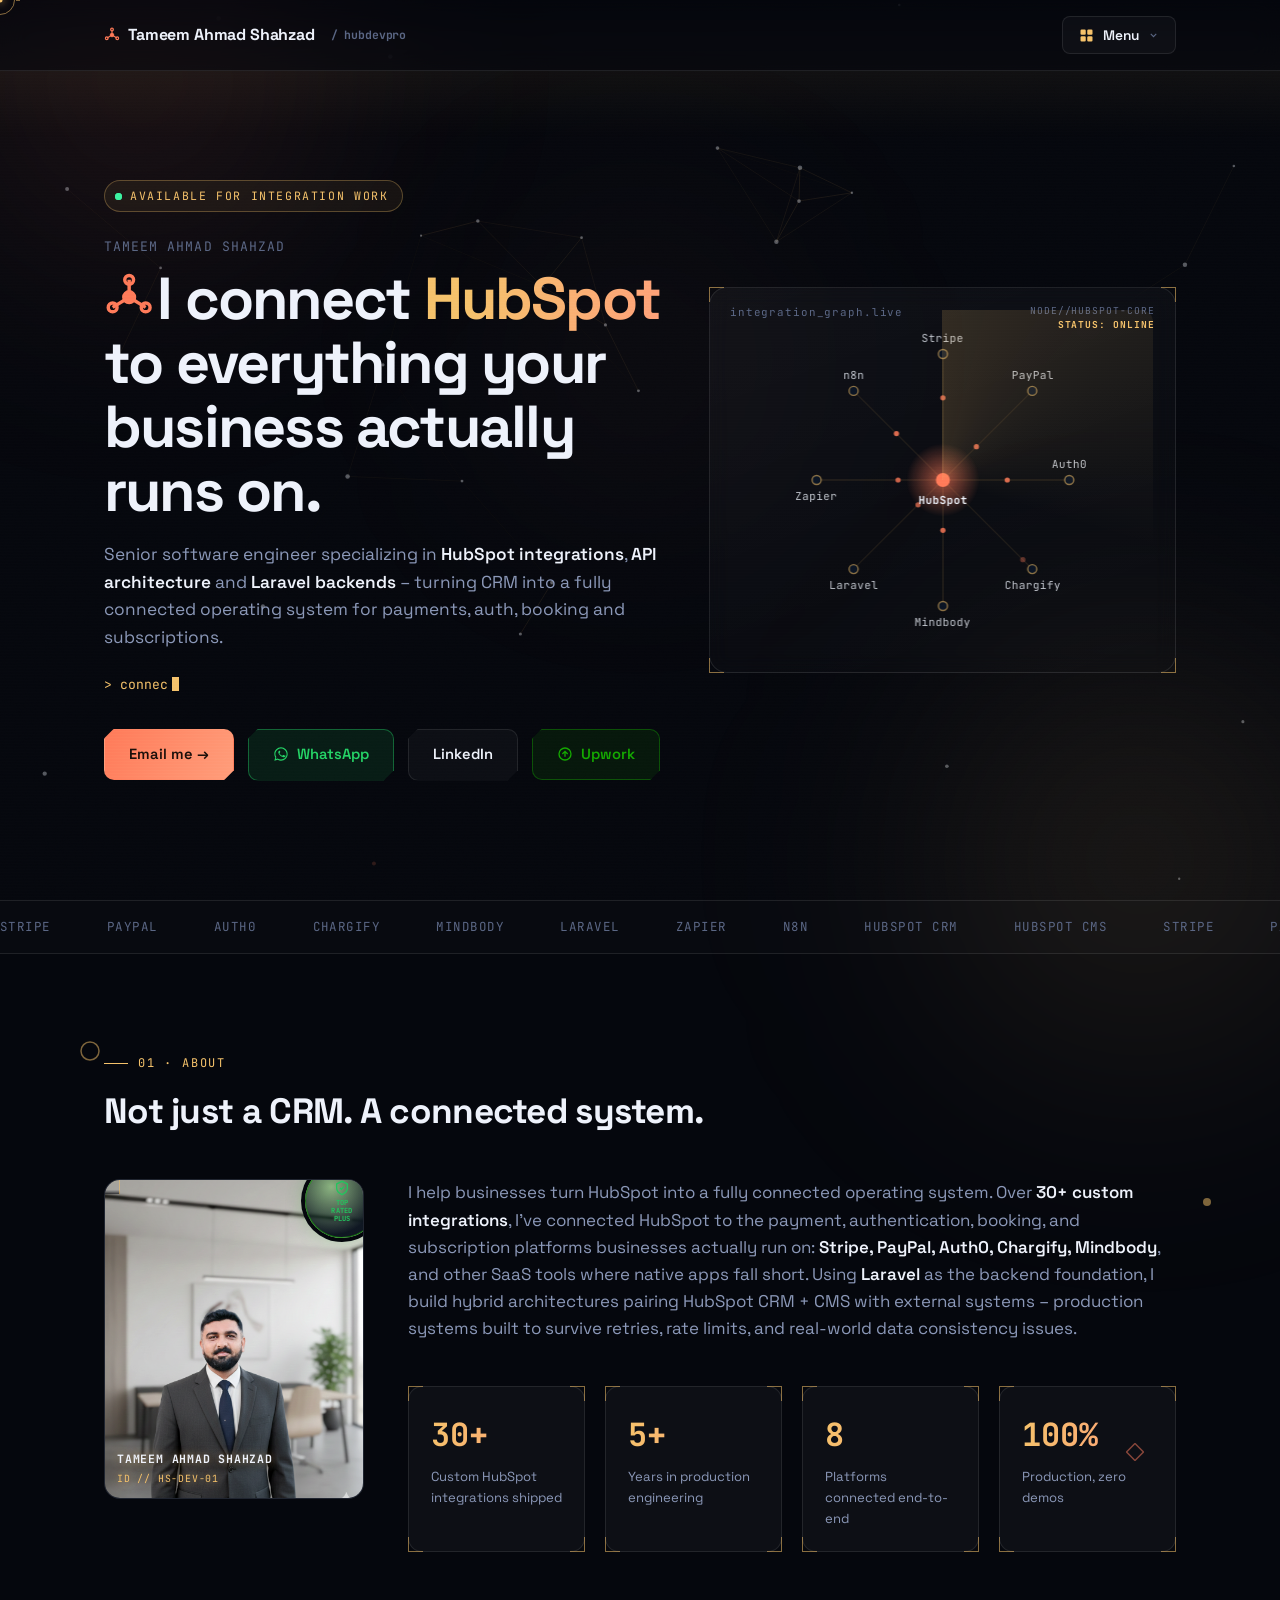
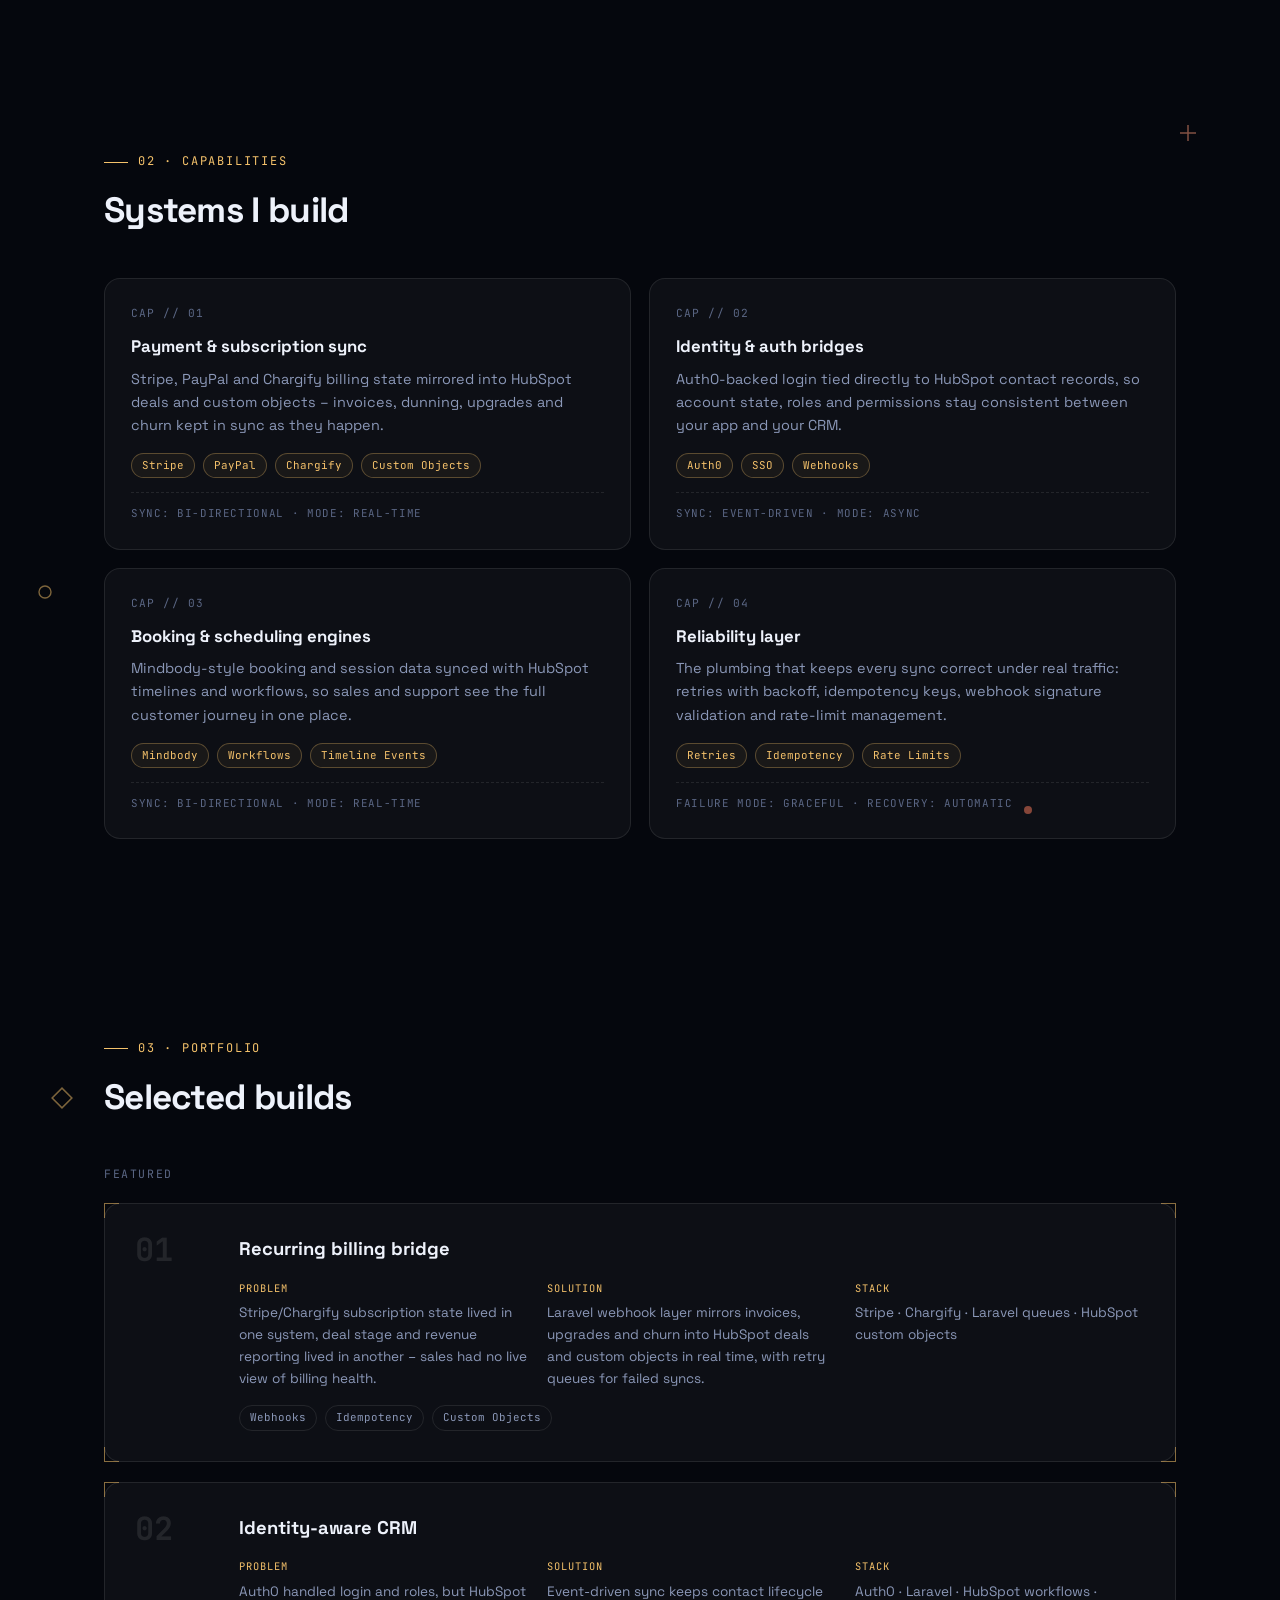
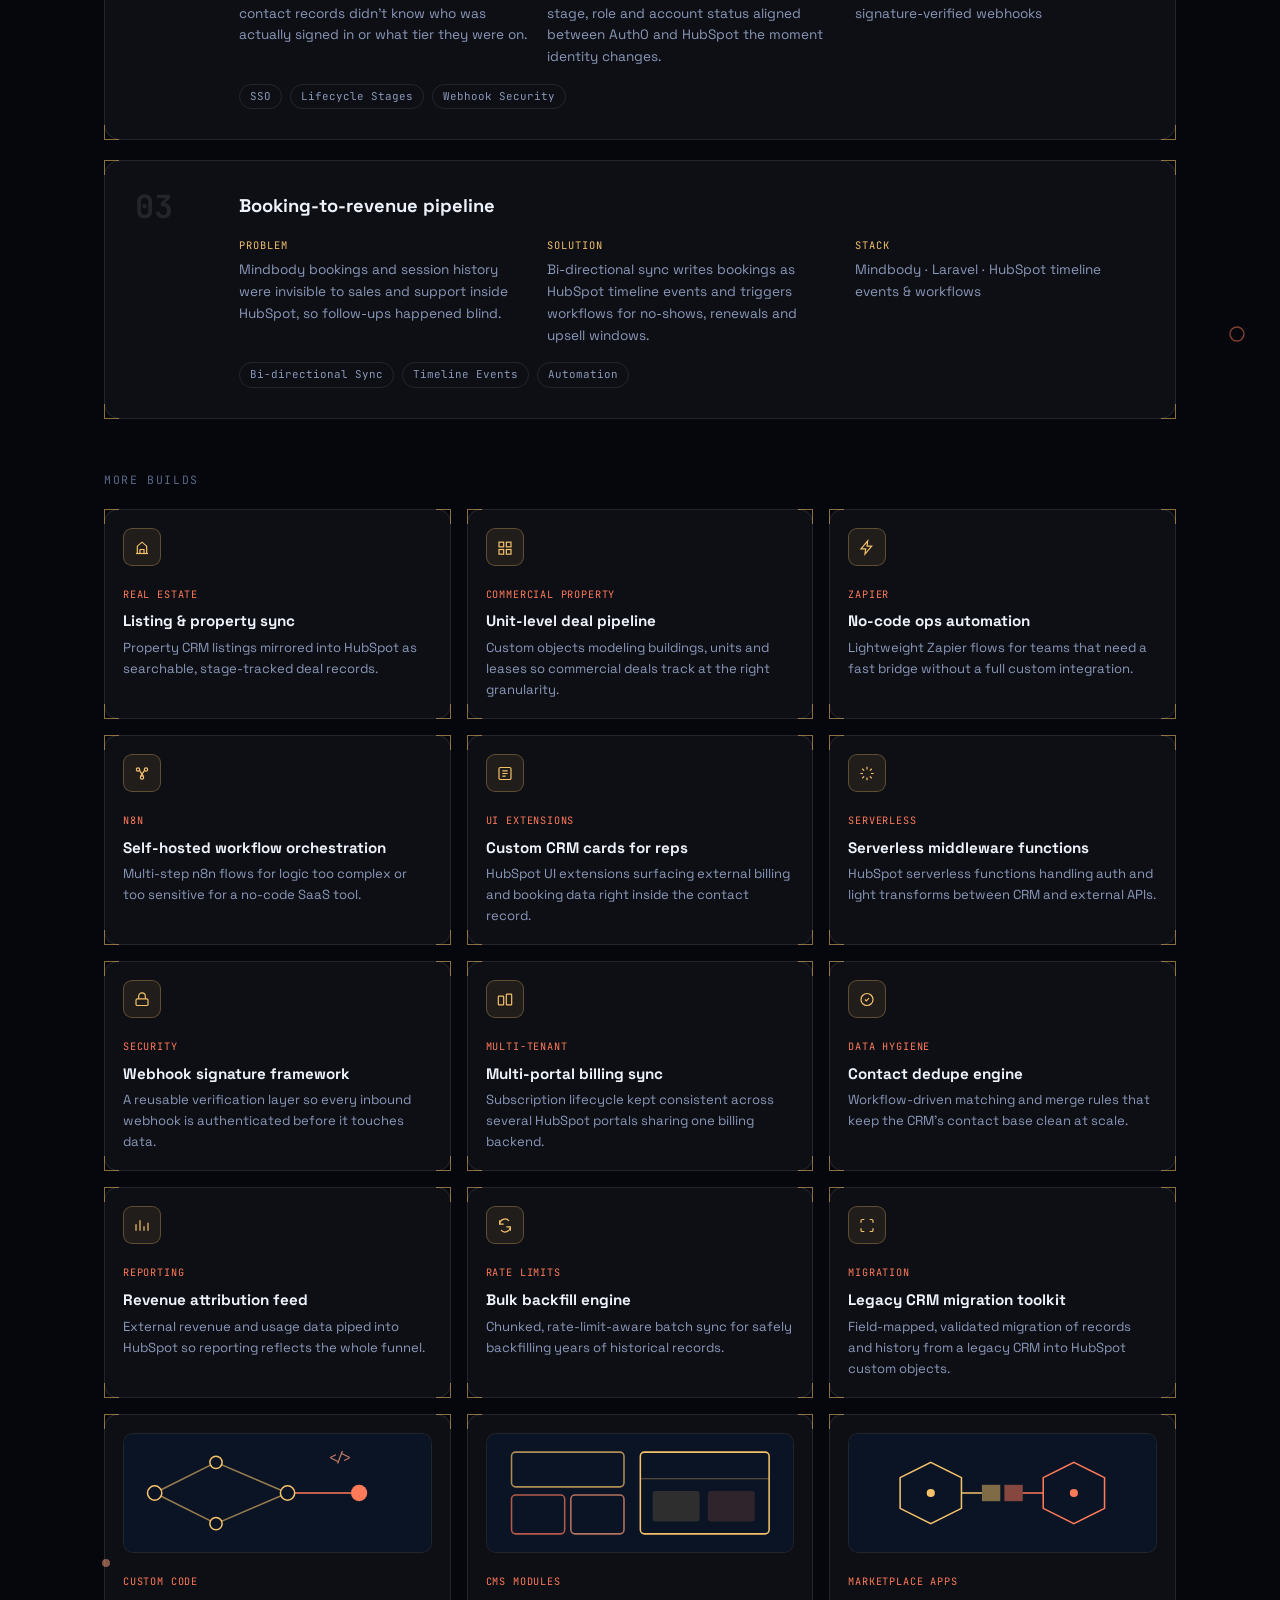
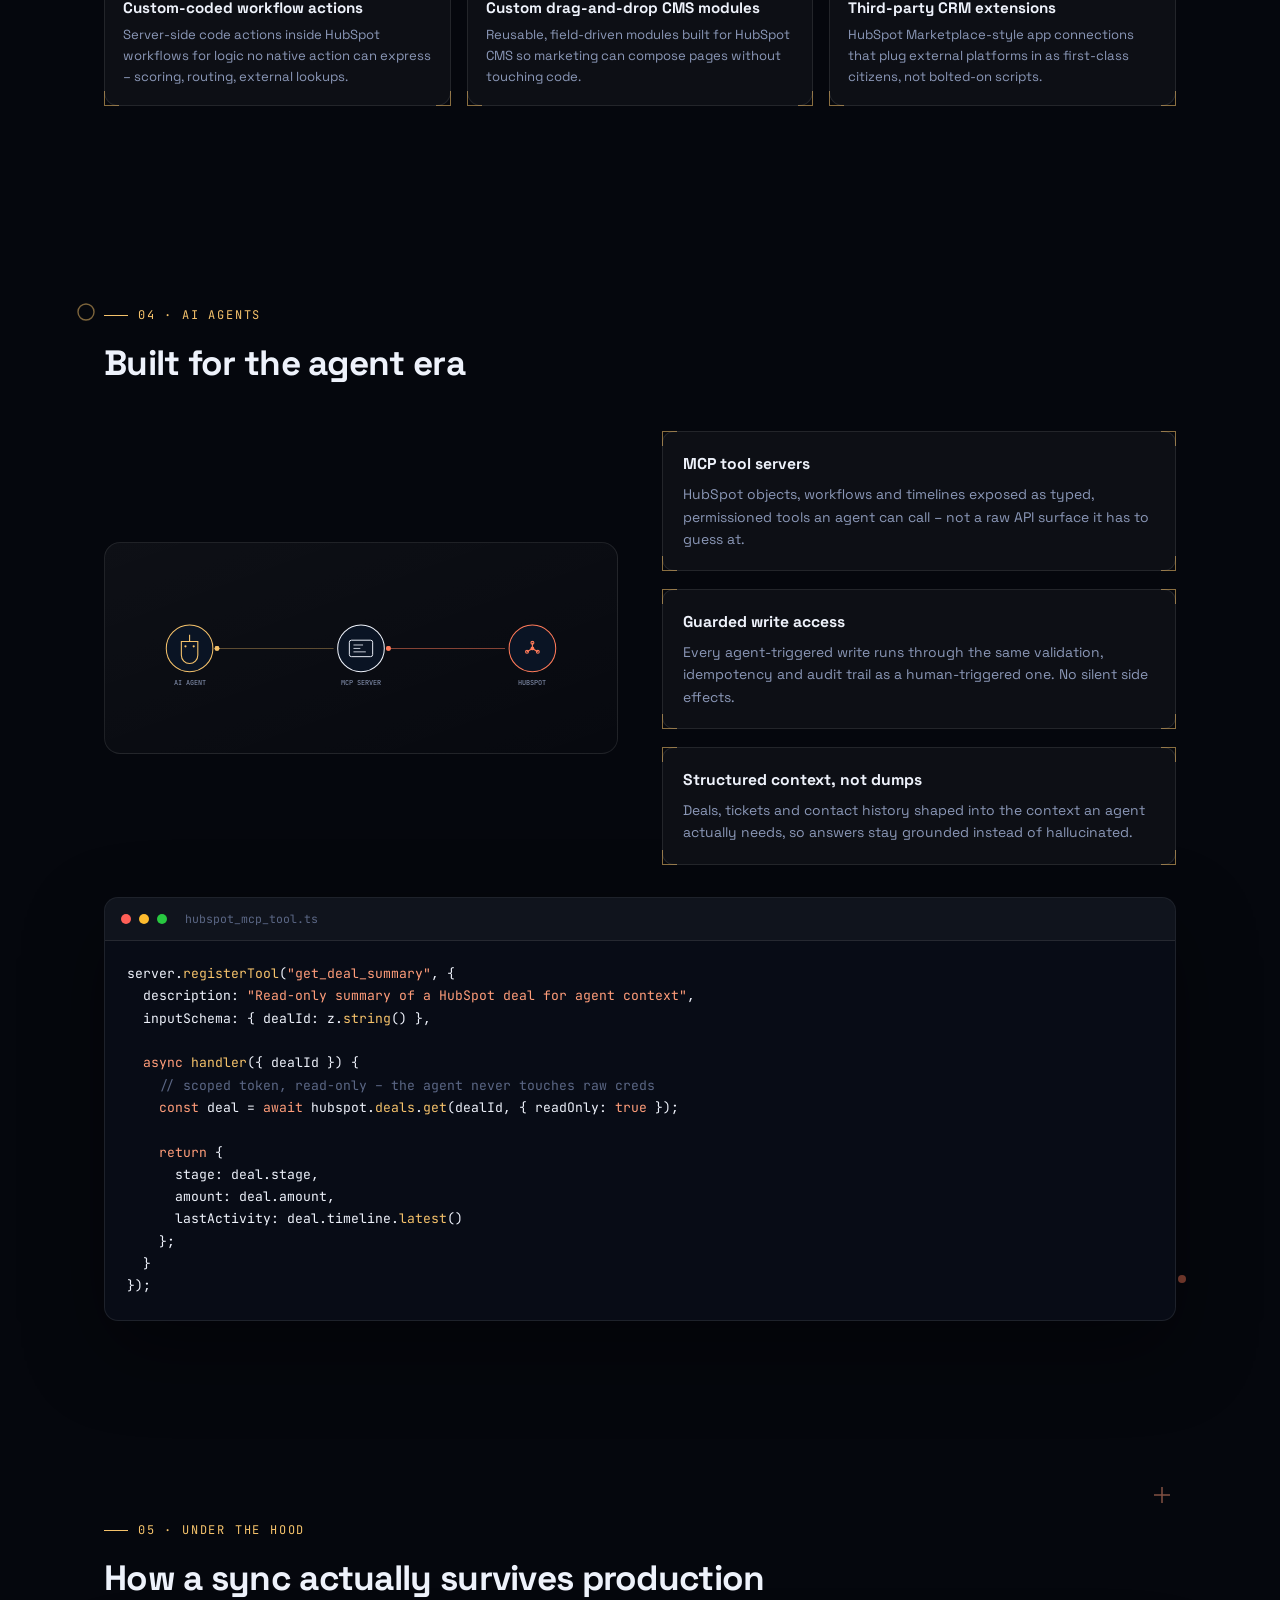
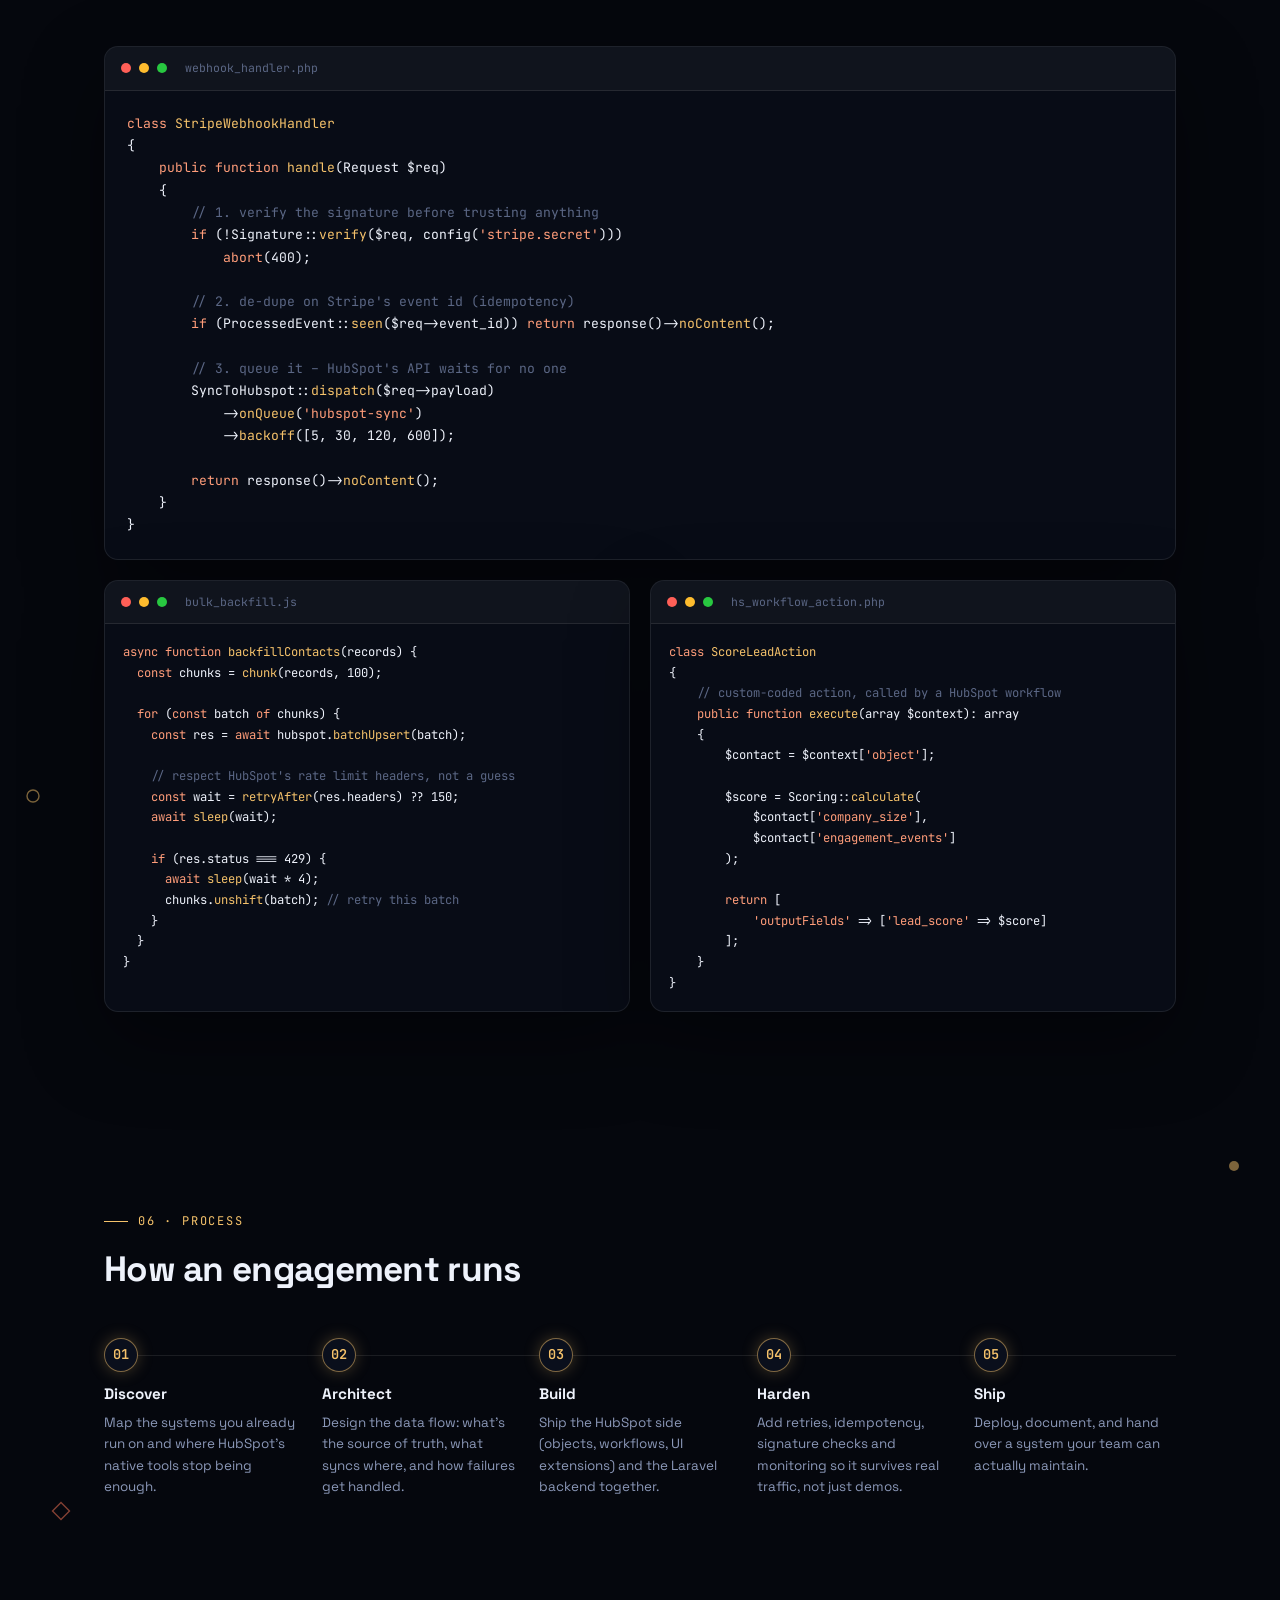
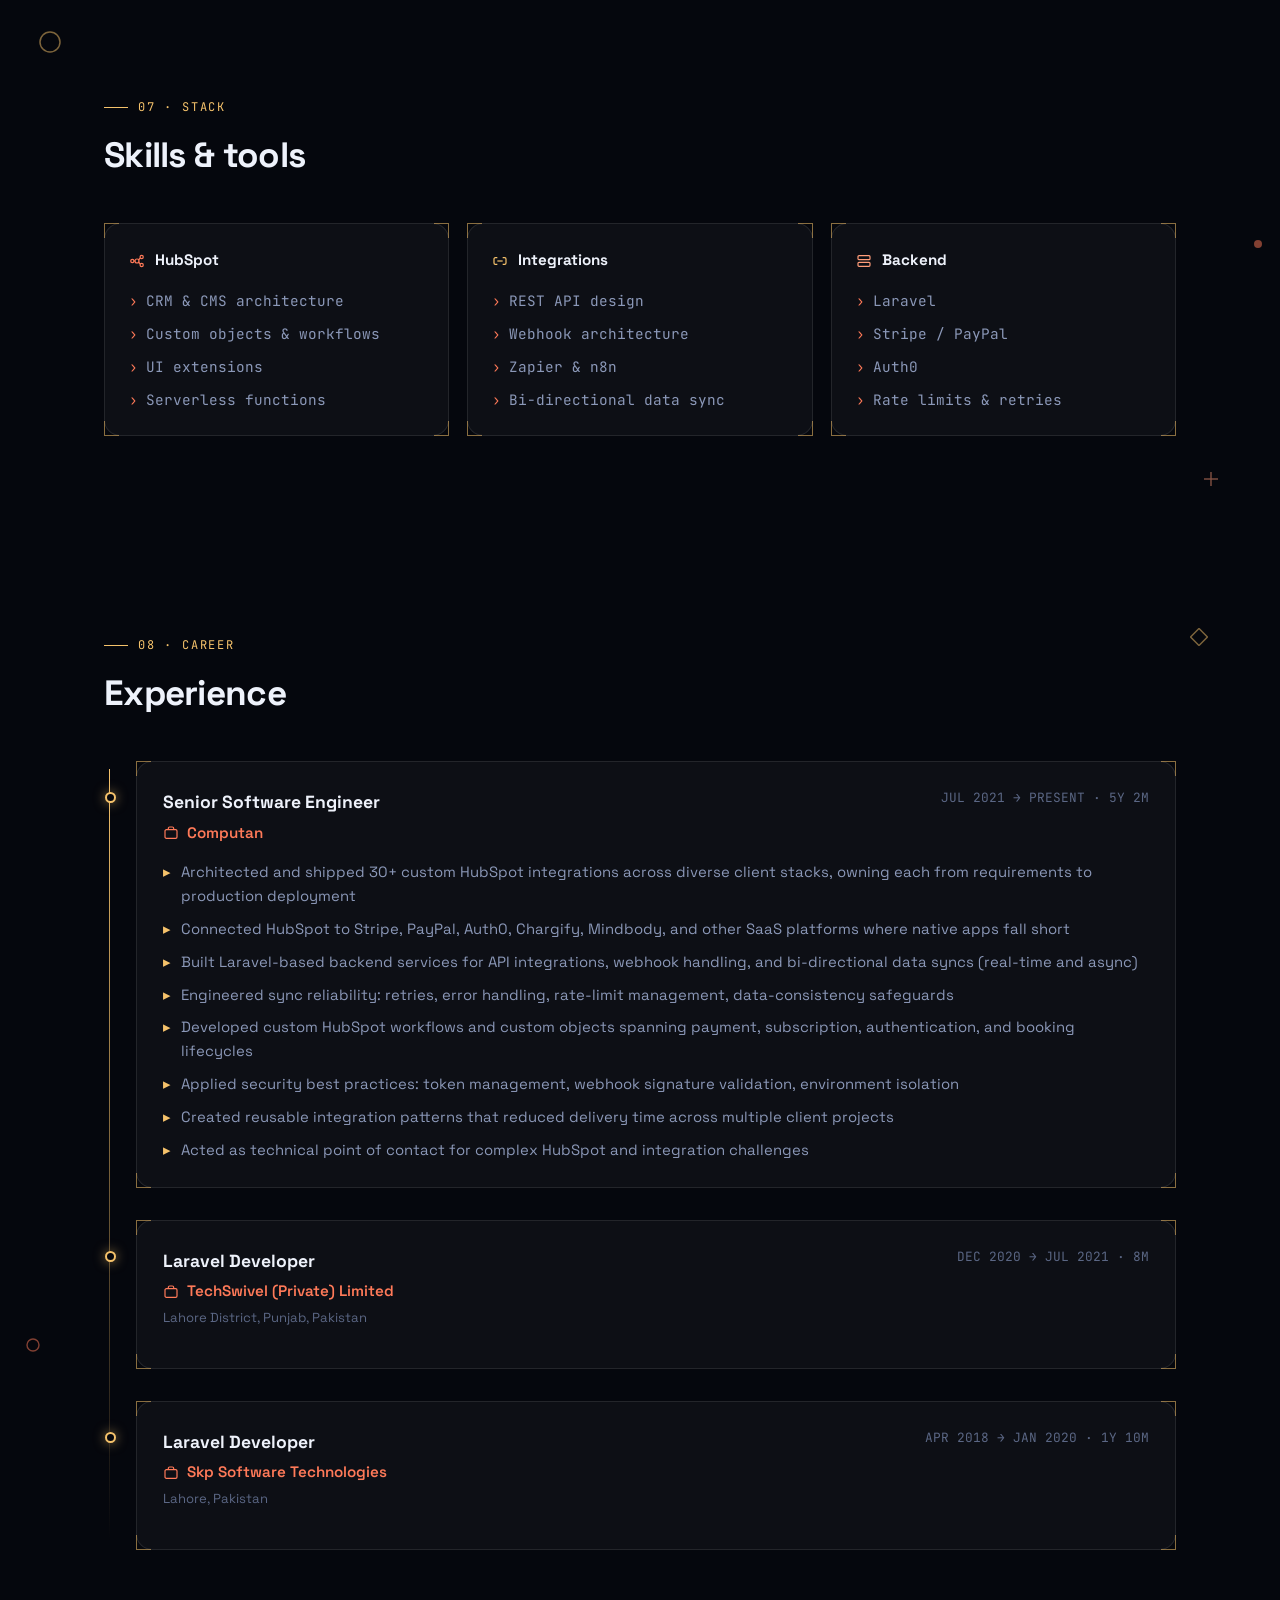
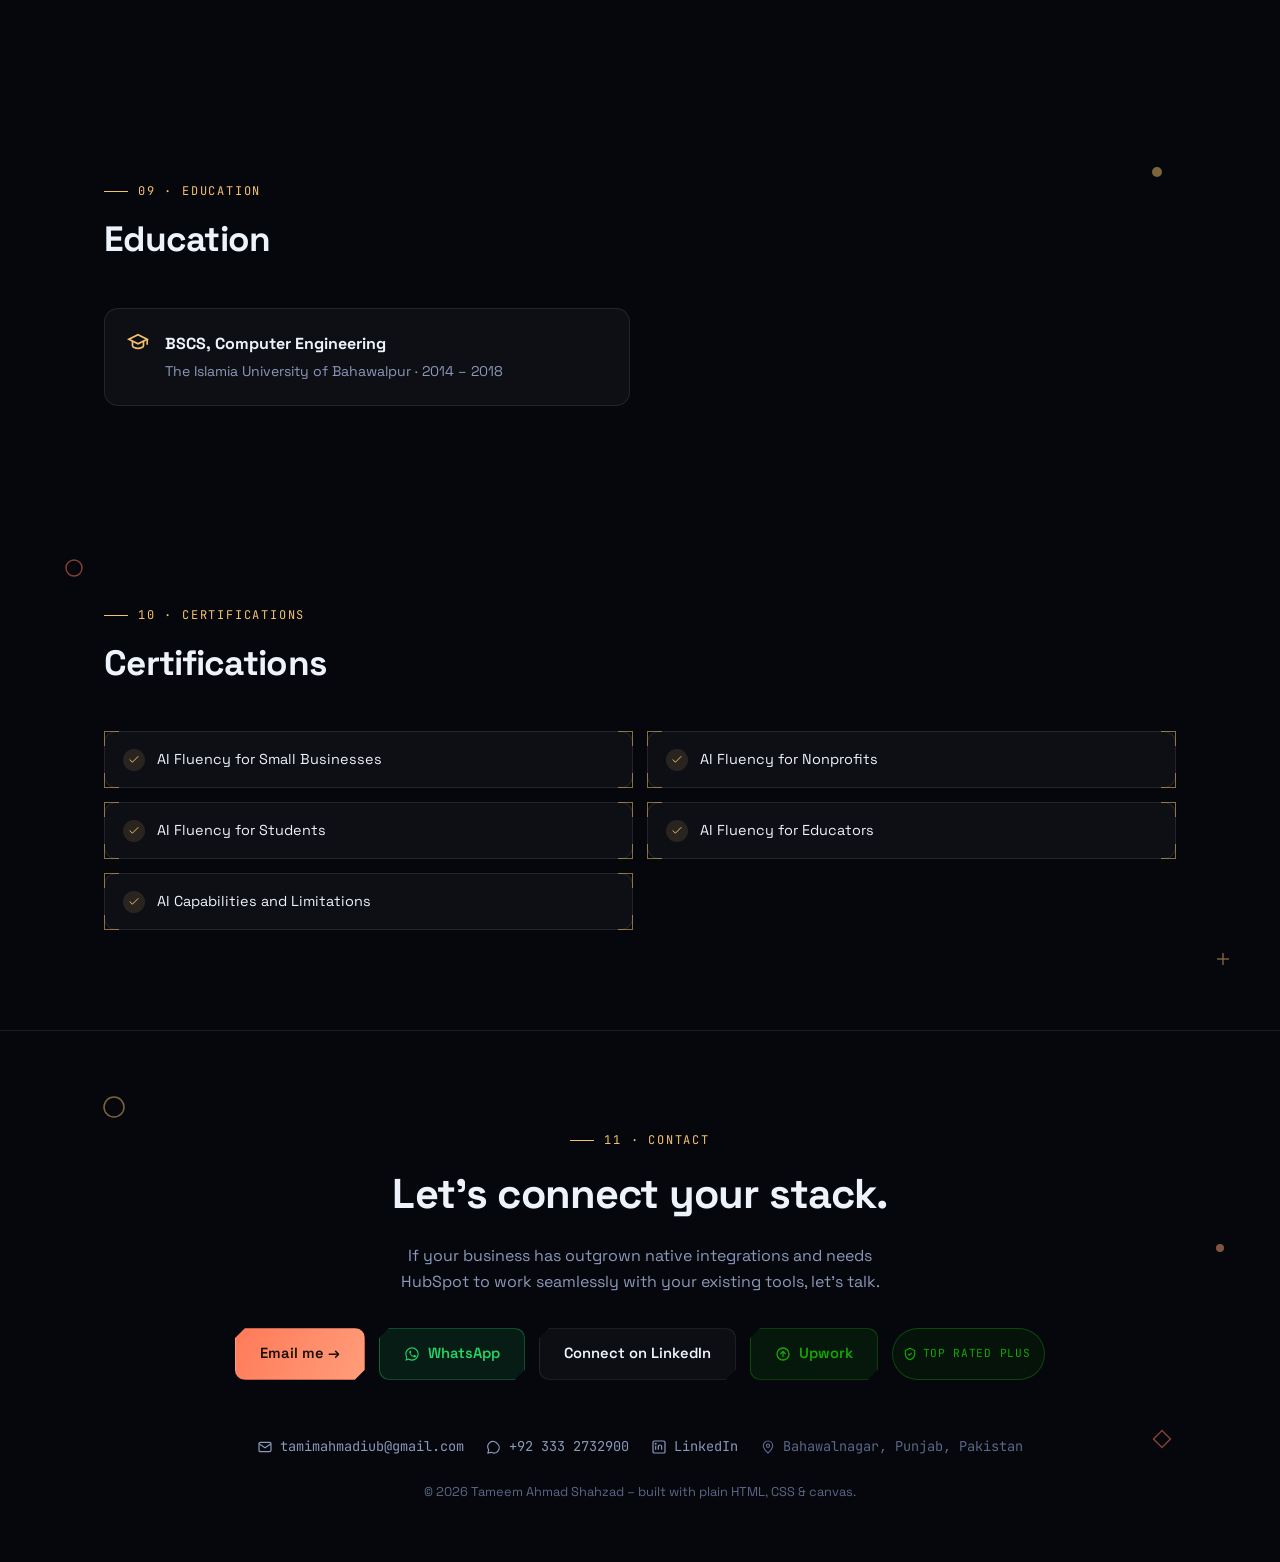
==== commit 331ccfb2: "Replace nav mark: was HubSpot's own sprocket redrawn (trademark risk), now an original hub-and-spoke" ====
--- a/index.html
+++ b/index.html
@@ -51,9 +51,13 @@
 
 <svg width="0" height="0" style="position:absolute" aria-hidden="true">
   <symbol id="hs-mark" viewBox="0 0 32 32">
-    <line x1="22" y1="10" x2="10" y2="22" stroke="currentColor" stroke-width="2.4"/>
-    <circle cx="23" cy="9" r="5" fill="currentColor"/>
-    <circle cx="9" cy="23" r="7.5" fill="none" stroke="currentColor" stroke-width="2.4"/>
+    <line x1="16" y1="16" x2="16" y2="5" stroke="currentColor" stroke-width="2.2"/>
+    <line x1="16" y1="16" x2="26.5" y2="22.5" stroke="currentColor" stroke-width="2.2"/>
+    <line x1="16" y1="16" x2="5.5" y2="22.5" stroke="currentColor" stroke-width="2.2"/>
+    <circle cx="16" cy="16" r="3.6" fill="currentColor"/>
+    <circle cx="16" cy="5" r="2.8" fill="none" stroke="currentColor" stroke-width="2.2"/>
+    <circle cx="26.5" cy="22.5" r="2.8" fill="none" stroke="currentColor" stroke-width="2.2"/>
+    <circle cx="5.5" cy="22.5" r="2.8" fill="none" stroke="currentColor" stroke-width="2.2"/>
   </symbol>
 </svg>
 
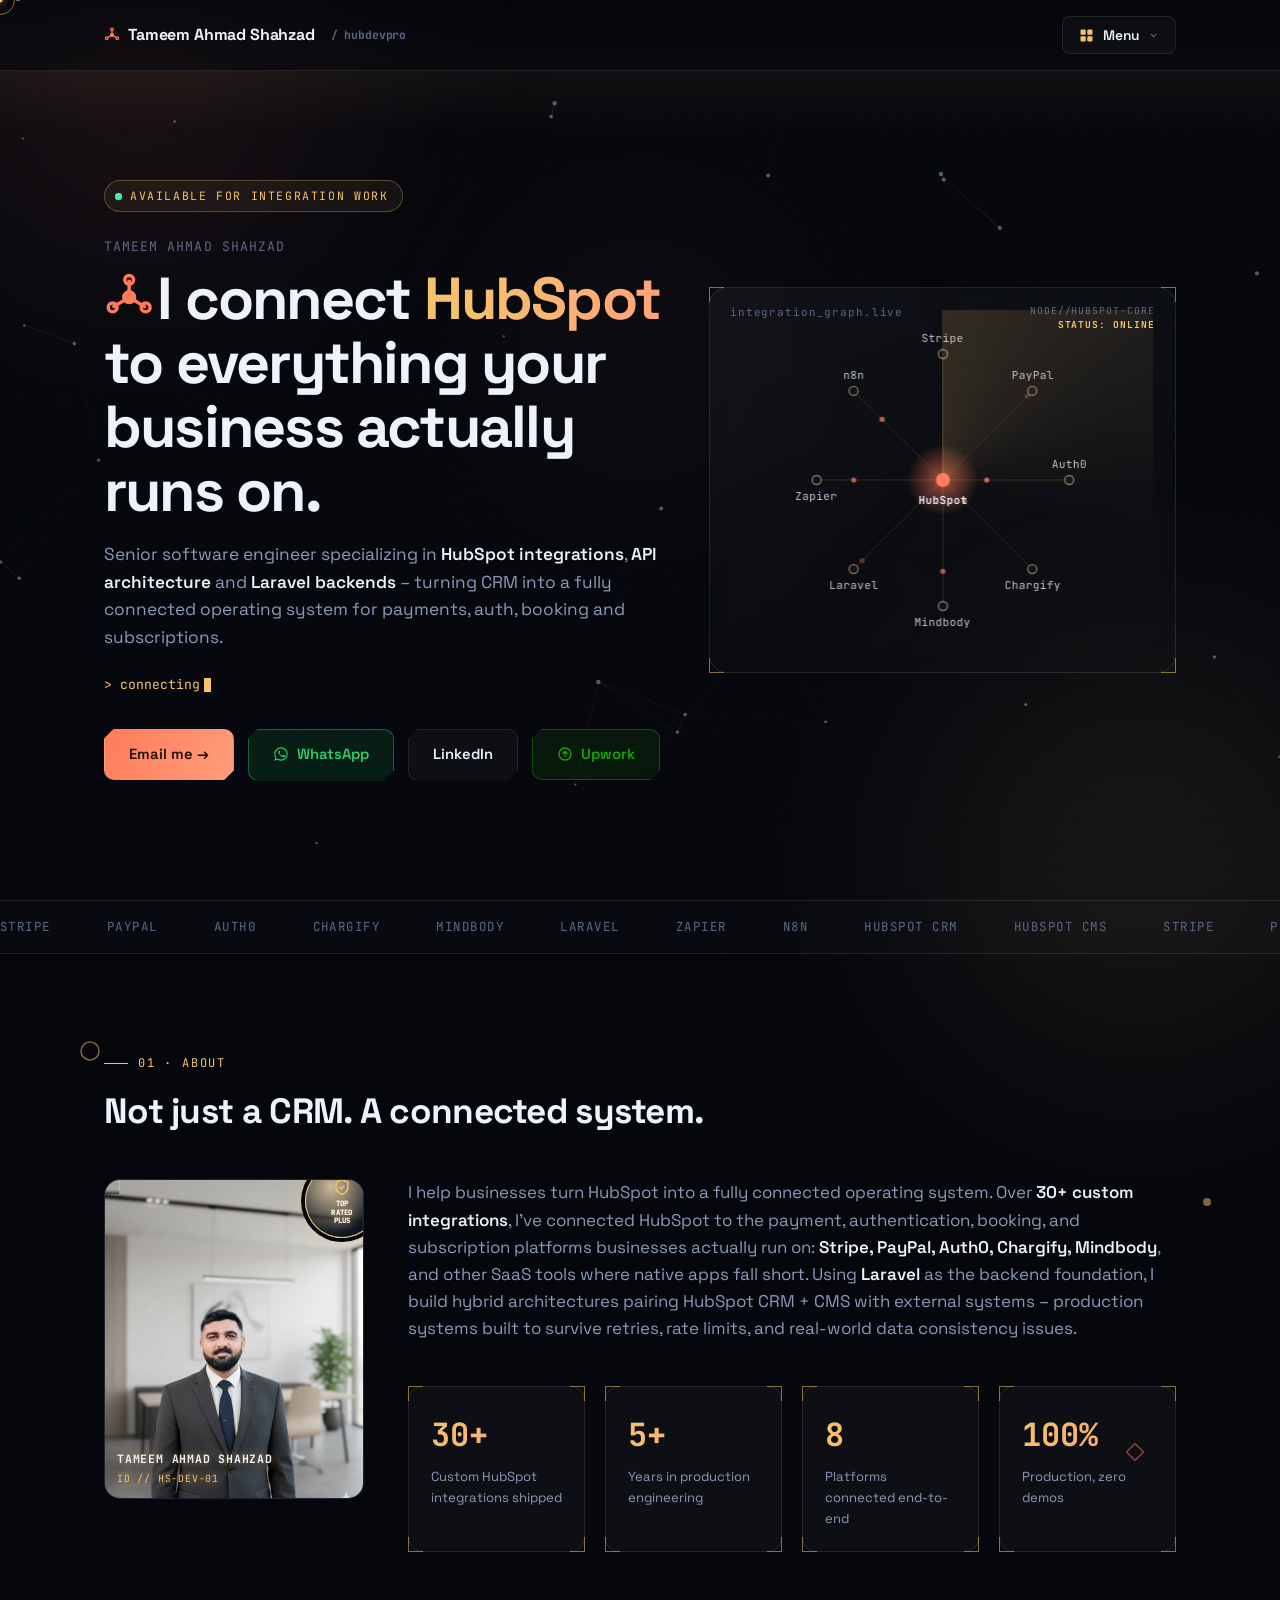
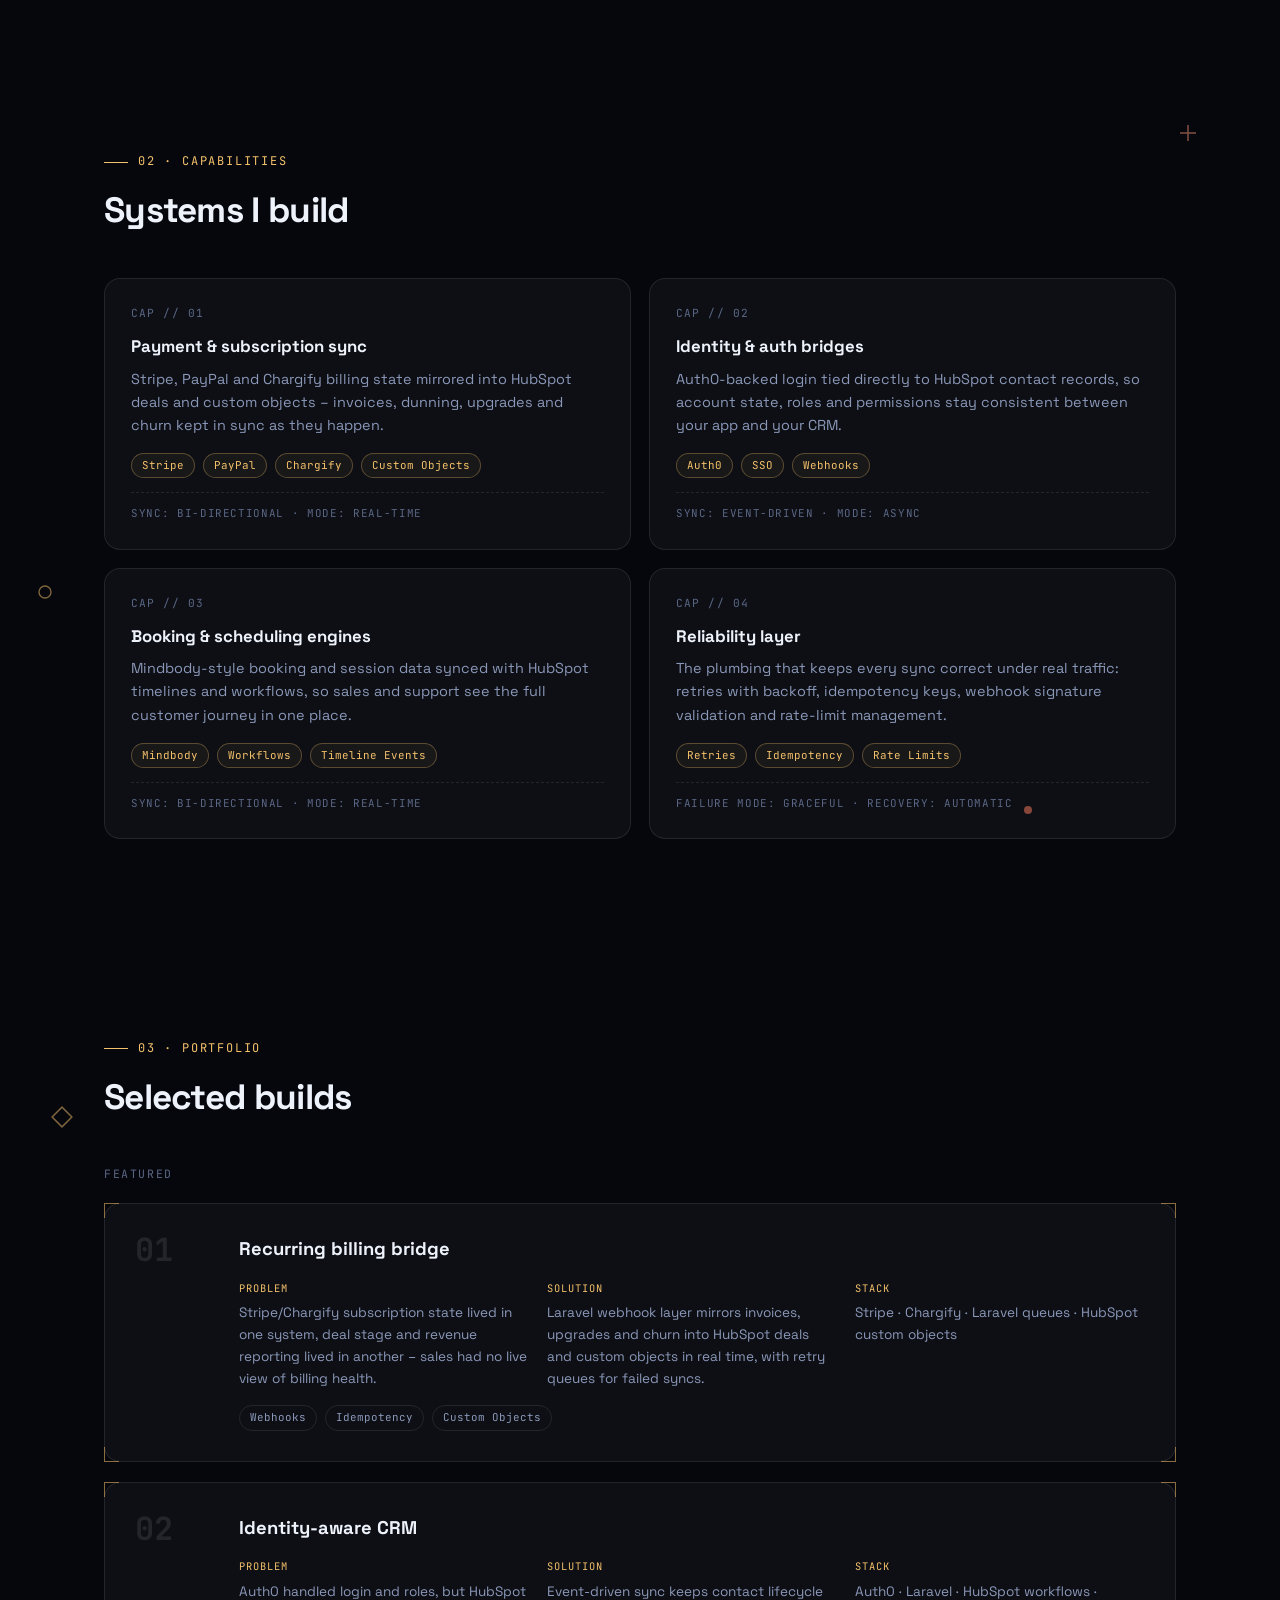
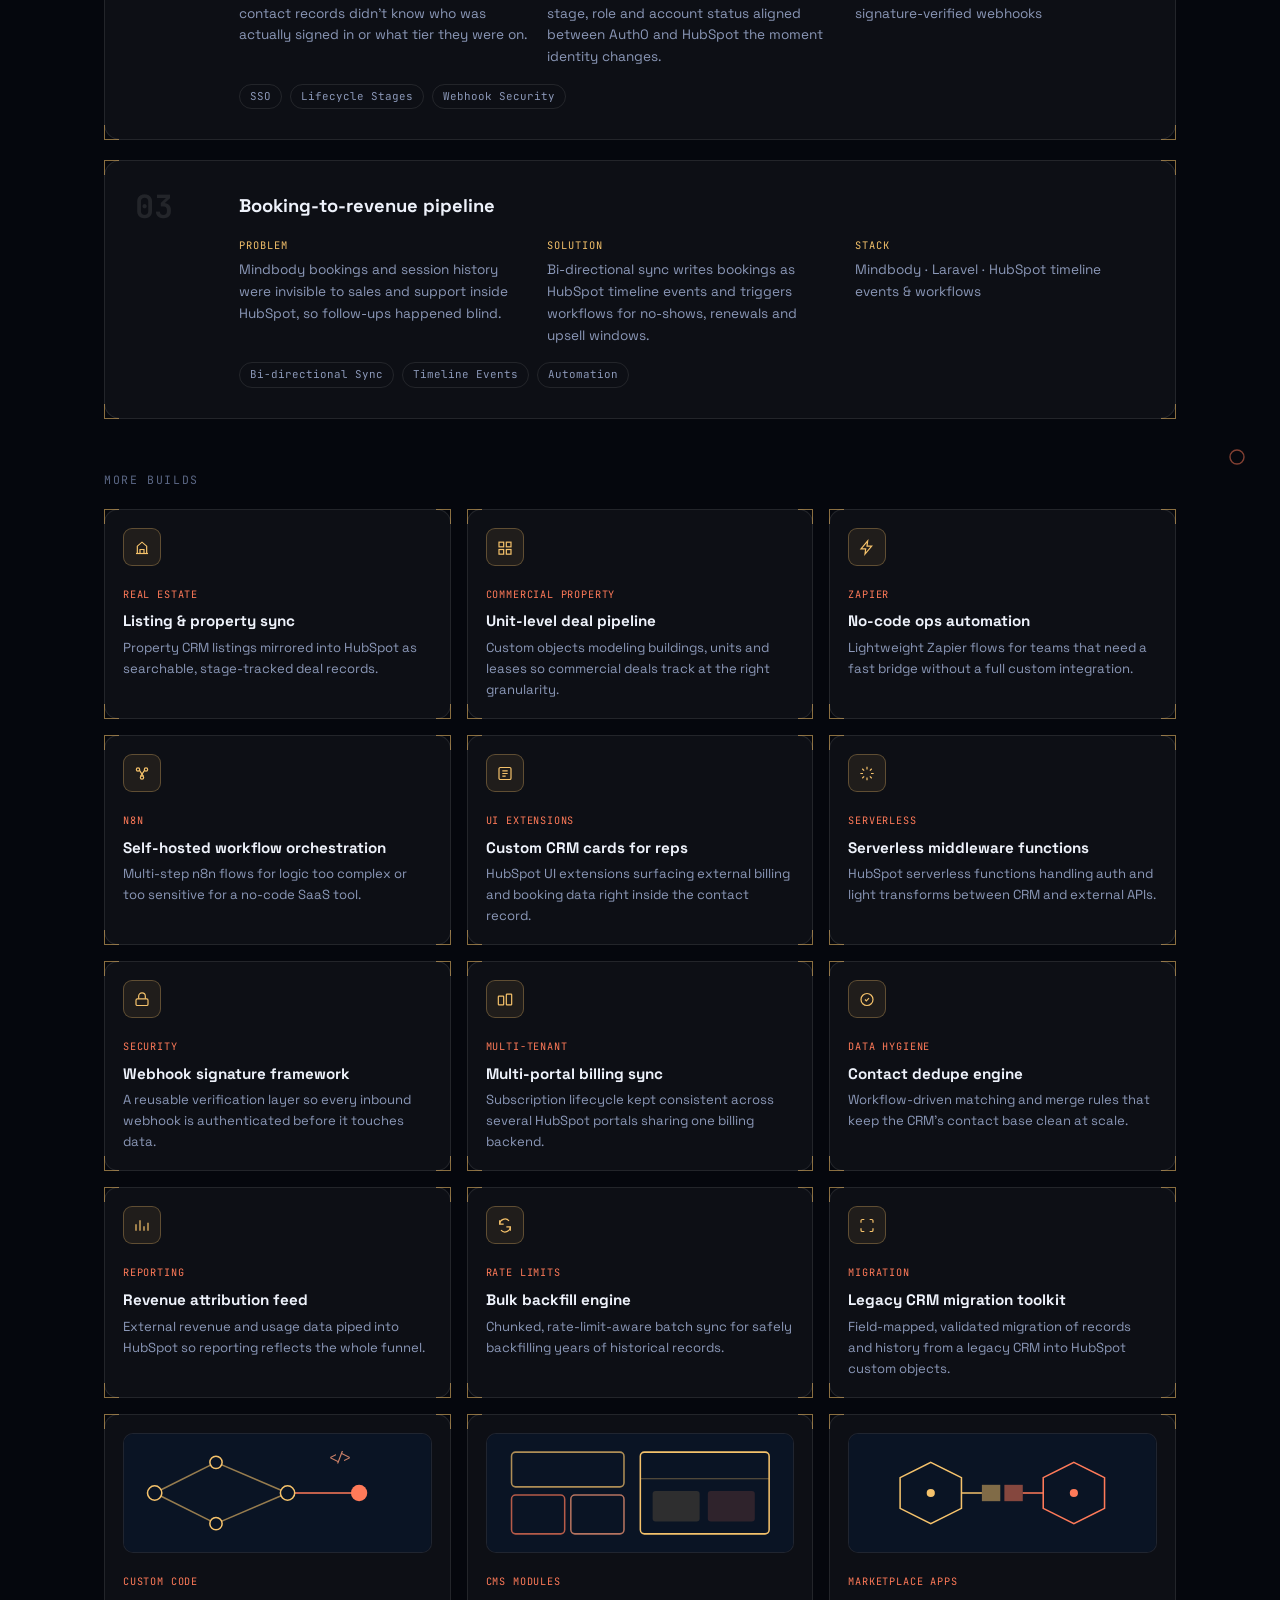
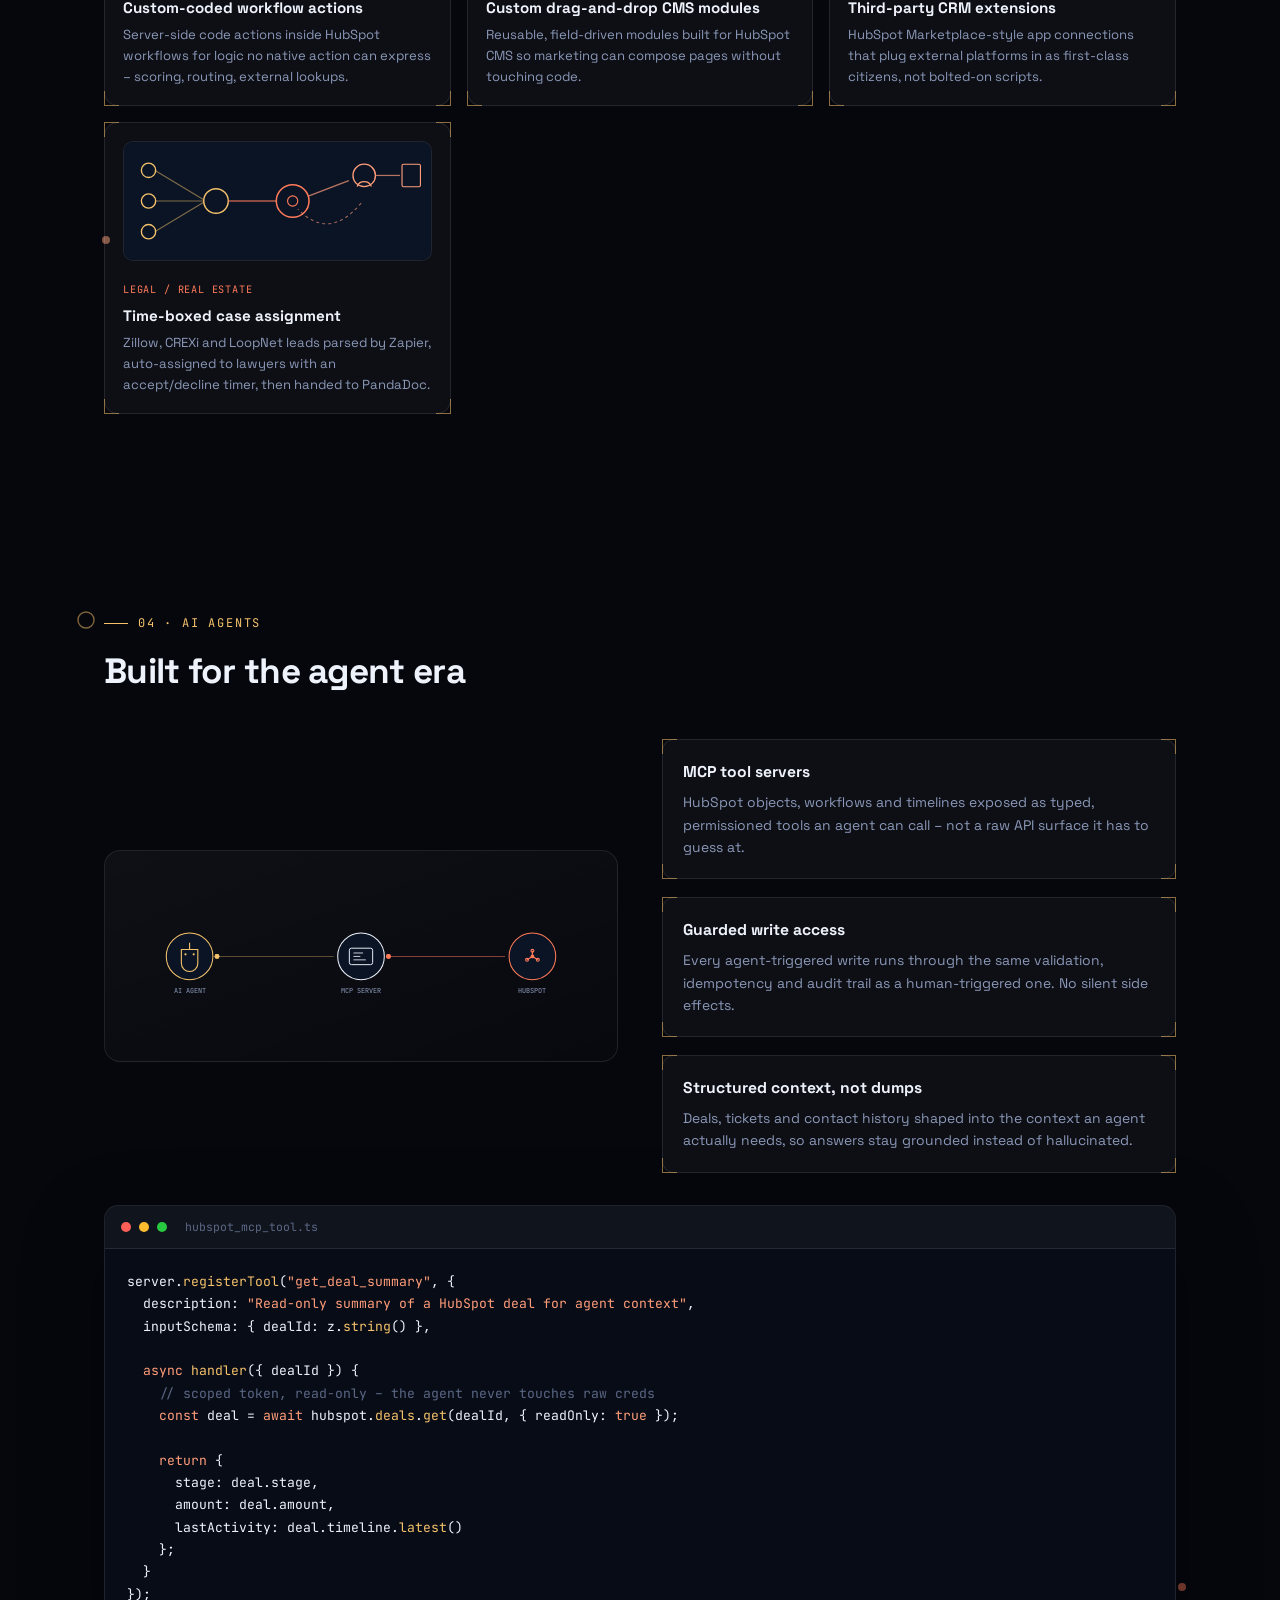
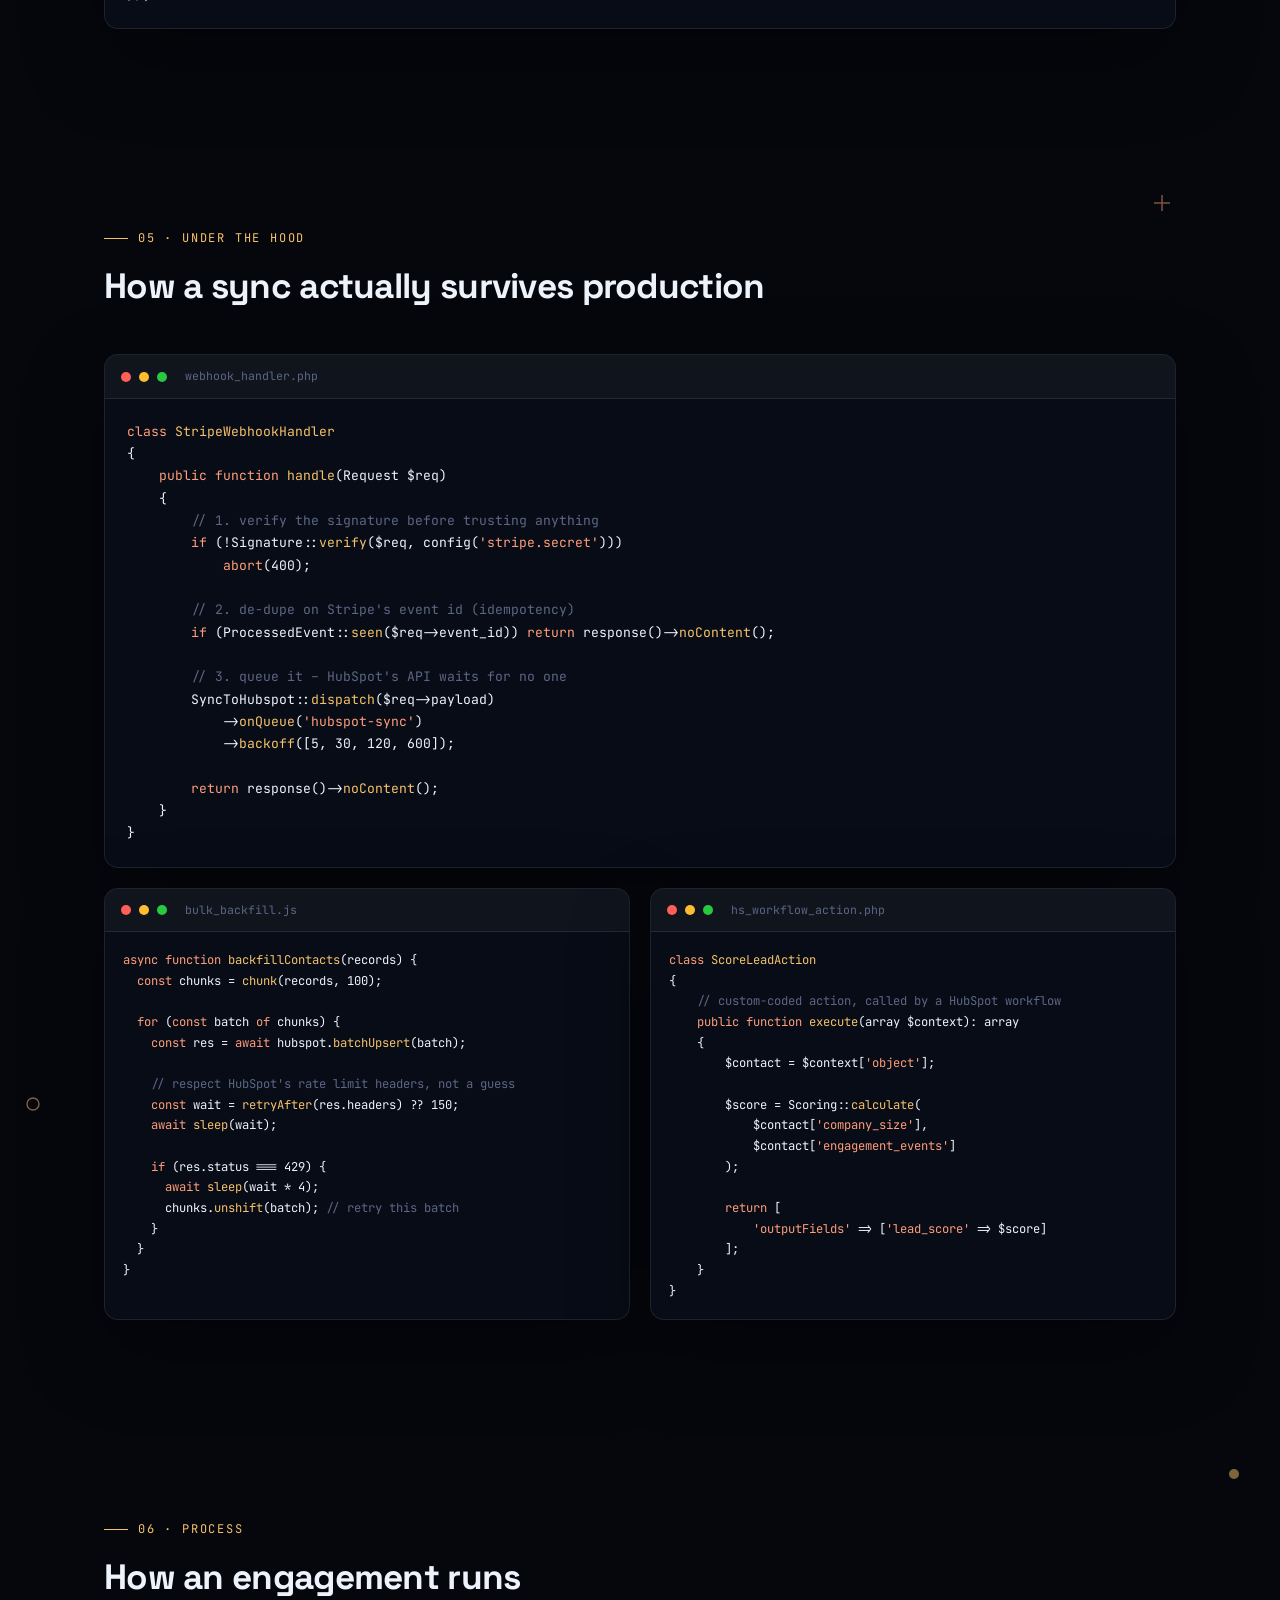
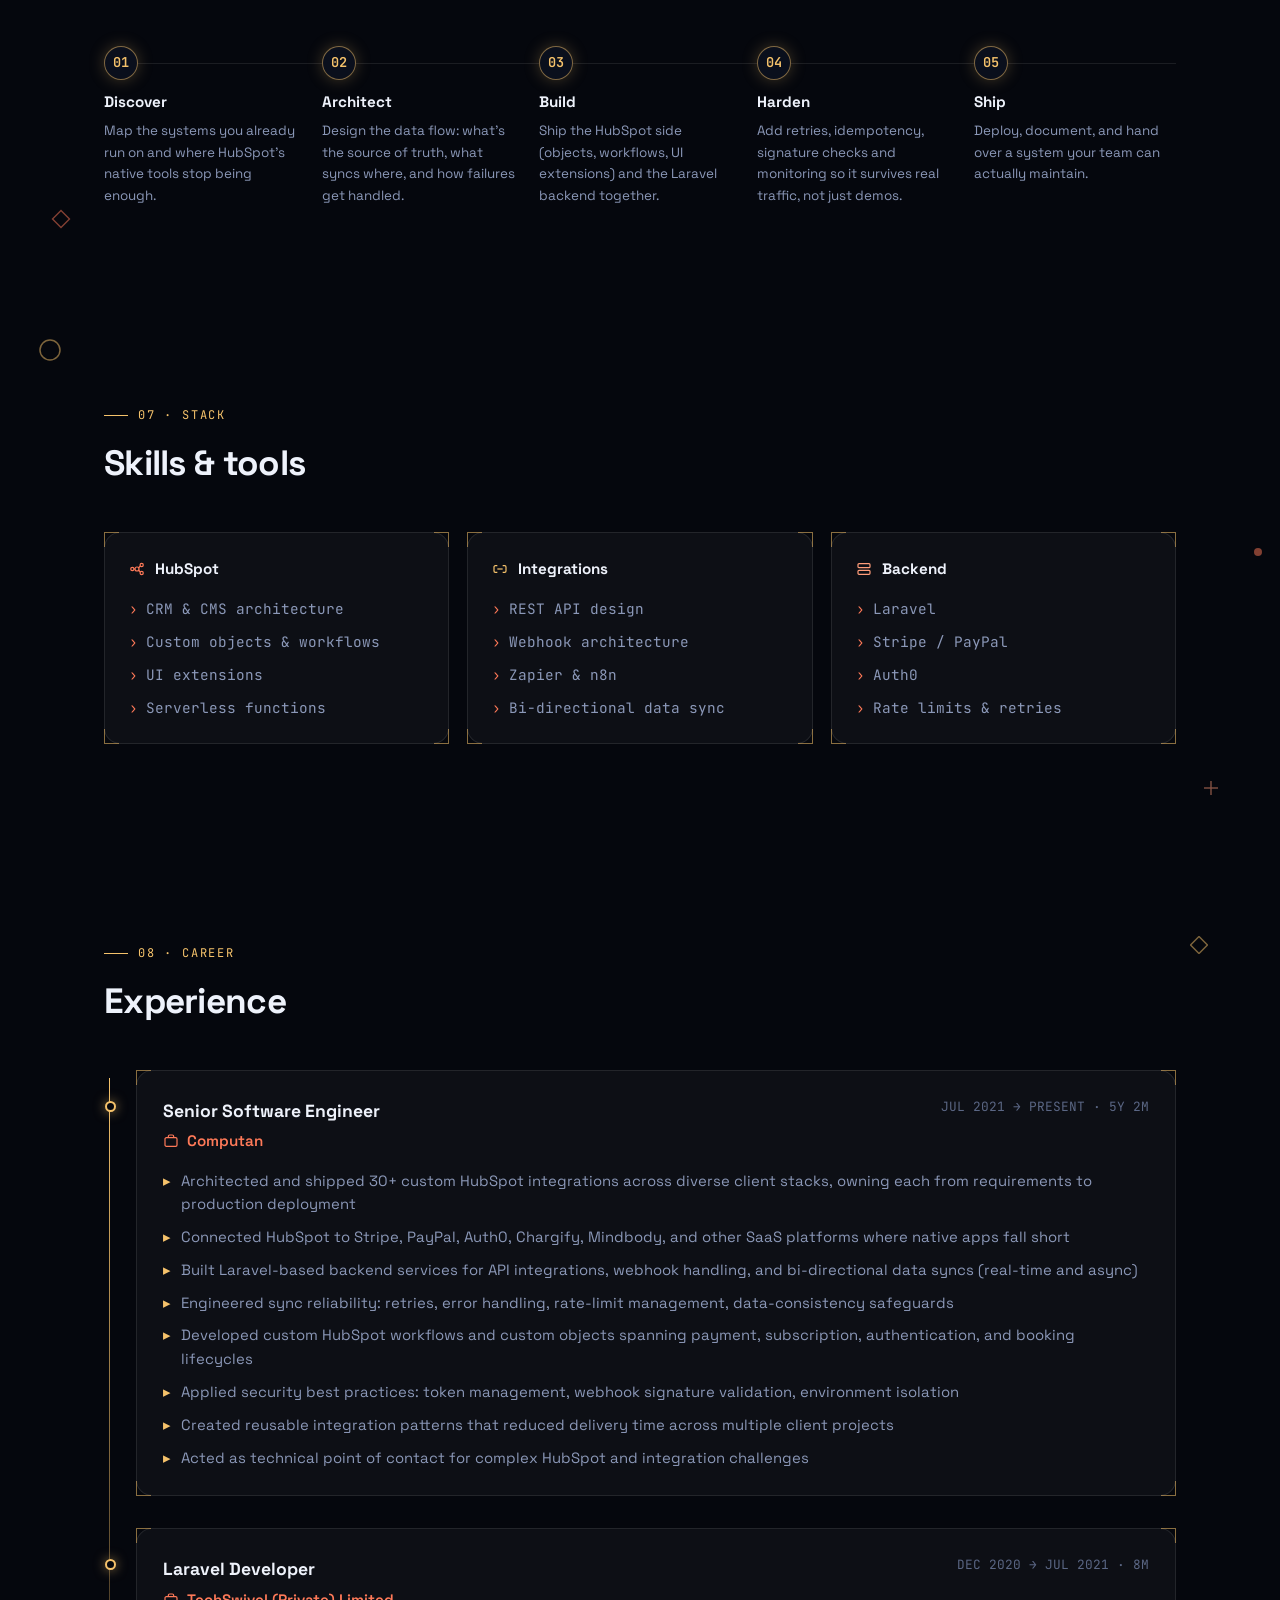
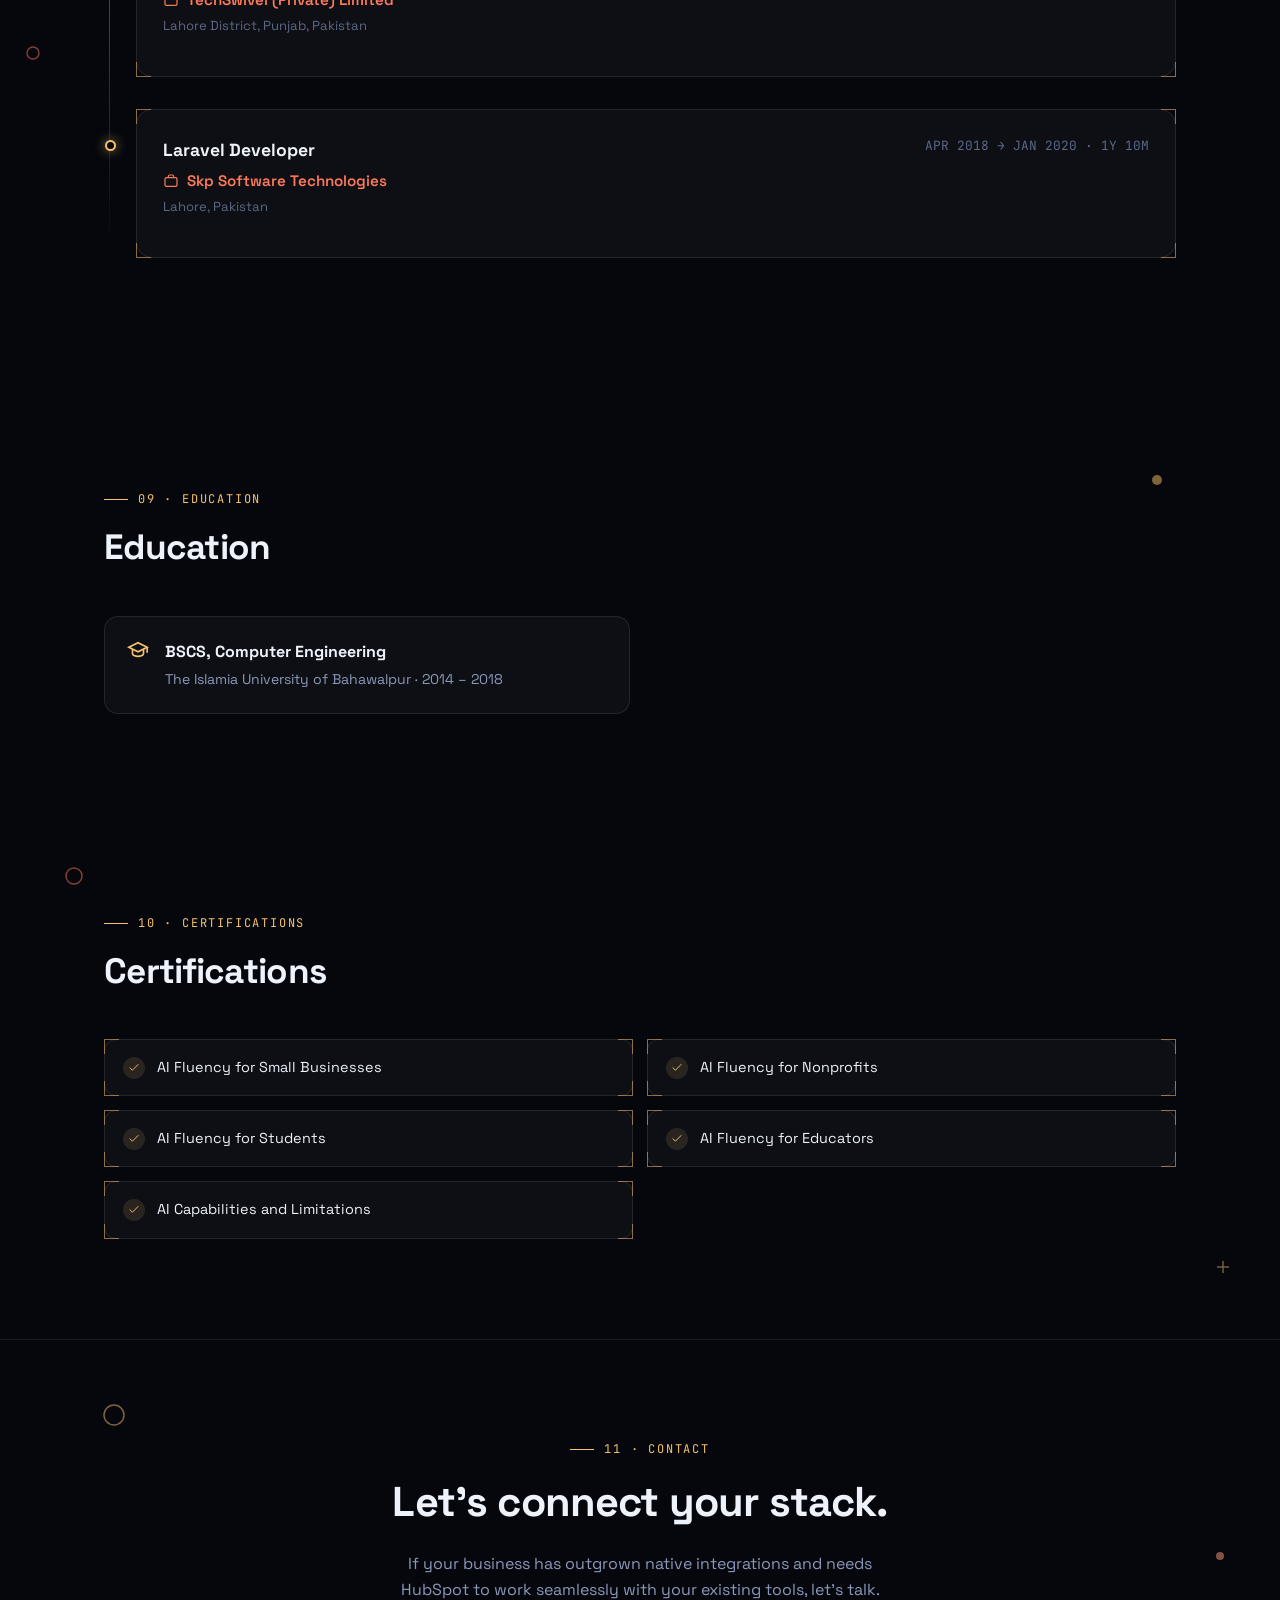
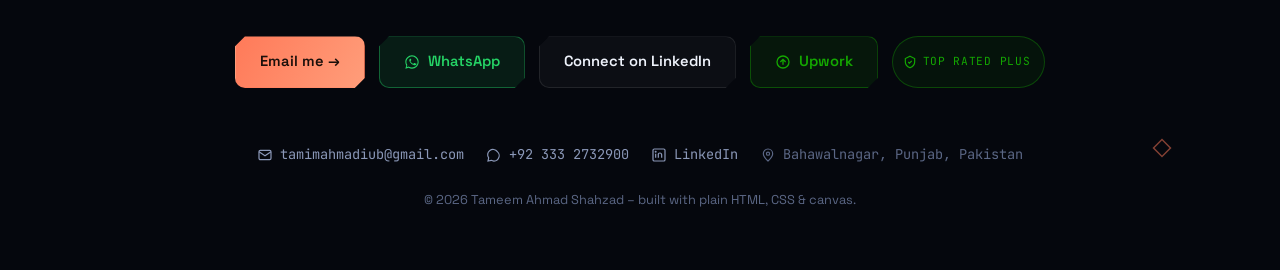
==== commit 6ec8211e: "Add Payments and AI Automation as full dedicated pages, restructure Services into AI/Integration/Hub" ====
--- a/index.html
+++ b/index.html
@@ -86,6 +86,14 @@
   <div class="mega-inner">
     <div>
       <div class="mega-label">Services</div>
+      <a class="mega-item" href="payments">
+        <span class="ic"><svg viewBox="0 0 24 24" fill="none" stroke="currentColor" stroke-width="1.8"><circle cx="12" cy="12" r="9"/><path d="M12 7v10M9 9.5h4a2 2 0 1 1 0 4H9M9 14.5h5"/></svg></span>
+        <span class="txt"><b>Payments</b><span>Stripe, PayPal &amp; Chargify sync</span></span>
+      </a>
+      <a class="mega-item" href="ai-automation">
+        <span class="ic"><svg viewBox="0 0 24 24" fill="none" stroke="currentColor" stroke-width="1.8"><path d="M12 3v3M12 18v3M4.2 4.2l2.1 2.1M17.7 17.7l2.1 2.1M3 12h3M18 12h3M4.2 19.8l2.1-2.1M17.7 6.3l2.1-2.1"/><circle cx="12" cy="12" r="4"/></svg></span>
+        <span class="txt"><b>AI Automation</b><span>LLM lead parsing &amp; agents</span></span>
+      </a>
       <a class="mega-item" href="zapier">
         <span class="ic"><svg viewBox="0 0 24 24" fill="none" stroke="currentColor" stroke-width="1.8"><path d="M13 2 3 14h7l-1 8 10-12h-7l1-8z"/></svg></span>
         <span class="txt"><b>Zapier</b><span>No-code automation, live in days</span></span>
@@ -115,7 +123,7 @@
     </div>
     <div class="mega-cta">
       <div class="mega-label">Case Studies</div>
-      <p>Five real integration patterns, walked through end to end &ndash; the situation, the build, the result.</p>
+      <p>Thirteen real integration patterns, walked through end to end &ndash; the situation, the build, the result.</p>
       <a class="btn primary" href="case-studies">View Case Studies</a>
       <a class="btn ghost" href="/#contact">Contact Me</a>
     </div>
@@ -429,6 +437,32 @@
         <h4>Third-party CRM extensions</h4>
         <p>HubSpot Marketplace-style app connections that plug external platforms in as first-class citizens, not bolted-on scripts.</p>
       </div>
+      <a href="case-studies#lawfirm" class="pf-mini hud" style="text-decoration:none;color:inherit;display:block"><div class="c2"></div>
+        <div class="banner">
+          <svg viewBox="0 0 300 120" preserveAspectRatio="xMidYMid slice">
+            <rect width="300" height="120" fill="#0a1424"/>
+            <circle cx="24" cy="30" r="7" fill="none" stroke="#f5c26b" stroke-width="1.3"/>
+            <circle cx="24" cy="60" r="7" fill="none" stroke="#f5c26b" stroke-width="1.3"/>
+            <circle cx="24" cy="90" r="7" fill="none" stroke="#f5c26b" stroke-width="1.3"/>
+            <line x1="30" y1="30" x2="80" y2="60" stroke="#f5c26b" stroke-width="1.1" opacity="0.5"/>
+            <line x1="30" y1="60" x2="80" y2="60" stroke="#f5c26b" stroke-width="1.1" opacity="0.5"/>
+            <line x1="30" y1="90" x2="80" y2="60" stroke="#f5c26b" stroke-width="1.1" opacity="0.5"/>
+            <circle cx="90" cy="60" r="12" fill="#0a1424" stroke="#f5c26b" stroke-width="1.4"/>
+            <line x1="102" y1="60" x2="150" y2="60" stroke="#ff7a59" stroke-width="1.4" opacity="0.7"/>
+            <circle cx="165" cy="60" r="16" fill="#0a1424" stroke="#ff7a59" stroke-width="1.5"/>
+            <circle cx="165" cy="60" r="5" fill="none" stroke="#ff7a59" stroke-width="1.1"/>
+            <line x1="181" y1="55" x2="220" y2="40" stroke="#ff9d7a" stroke-width="1.3" opacity="0.7"/>
+            <circle cx="235" cy="35" r="11" fill="#0a1424" stroke="#ff9d7a" stroke-width="1.3"/>
+            <path d="M228 46c1-3 4-5 7-5s6 2 7 5" fill="none" stroke="#ff9d7a" stroke-width="1.1"/>
+            <path d="M232 62 C 210 88, 190 88, 170 68" fill="none" stroke="#ff9d7a" stroke-width="1.1" stroke-dasharray="3 3" opacity="0.6"/>
+            <line x1="246" y1="35" x2="270" y2="35" stroke="#ff9d7a" stroke-width="1.2" opacity="0.7"/>
+            <rect x="272" y="24" width="18" height="22" rx="1.5" fill="none" stroke="#ff9d7a" stroke-width="1.1"/>
+          </svg>
+        </div>
+        <div class="tag">Legal / Real Estate</div>
+        <h4>Time-boxed case assignment</h4>
+        <p>Zillow, CREXi and LoopNet leads parsed by Zapier, auto-assigned to lawyers with an accept/decline timer, then handed to PandaDoc.</p>
+      </a>
     </div>
   </div>
 </section>
--- a/assets/style.css
+++ b/assets/style.css
@@ -128,18 +128,21 @@
 
   .trp-seal{
     position:absolute;top:-16px;right:-16px;width:74px;height:74px;border-radius:50%;z-index:3;
-    background:radial-gradient(circle at 35% 30%,rgba(20,168,0,0.28),rgba(8,16,28,0.96) 70%);
-    border:1.5px solid rgba(20,168,0,0.6);
+    background:radial-gradient(circle at 35% 30%,rgba(245,194,107,0.35),rgba(8,16,28,0.97) 70%);
+    border:1.5px solid var(--gold);
     display:flex;flex-direction:column;align-items:center;justify-content:center;gap:2px;
-    color:#22c55e;text-decoration:none;text-align:center;
-    box-shadow:0 0 0 4px var(--bg),0 0 20px rgba(20,168,0,0.3);
+    color:var(--gold);text-decoration:none;text-align:center;
+    box-shadow:0 0 0 4px var(--bg),0 0 20px rgba(245,194,107,0.4);
     animation:seal-pulse 2.6s ease-in-out infinite;transition:transform .25s ease;
   }
   .trp-seal:hover{transform:scale(1.08)}
-  .trp-seal svg{width:16px;height:16px;margin-bottom:1px}
-  .trp-seal span{font-family:'JetBrains Mono',monospace;font-size:0.44rem;font-weight:700;letter-spacing:0.03em;line-height:1.15}
-  @keyframes seal-pulse{0%,100%{box-shadow:0 0 0 4px var(--bg),0 0 18px rgba(20,168,0,0.28)}50%{box-shadow:0 0 0 4px var(--bg),0 0 30px rgba(20,168,0,0.55)}}
-  @media (max-width:480px){.trp-seal{width:62px;height:62px;top:-12px;right:-12px}.trp-seal svg{width:14px;height:14px}.trp-seal span{font-size:0.4rem}}
+  .trp-seal svg{width:18px;height:18px;margin-bottom:1px;color:var(--gold)}
+  .trp-seal span{
+    font-family:'JetBrains Mono',monospace;font-size:0.46rem;font-weight:800;letter-spacing:0.03em;line-height:1.2;
+    color:#fff;text-shadow:0 0 10px rgba(245,194,107,0.7);
+  }
+  @keyframes seal-pulse{0%,100%{box-shadow:0 0 0 4px var(--bg),0 0 18px rgba(245,194,107,0.35)}50%{box-shadow:0 0 0 4px var(--bg),0 0 32px rgba(245,194,107,0.65)}}
+  @media (max-width:480px){.trp-seal{width:62px;height:62px;top:-12px;right:-12px}.trp-seal svg{width:15px;height:15px}.trp-seal span{font-size:0.42rem}}
 
   @keyframes fadeUp{from{opacity:0;transform:translateY(14px)}to{opacity:1;transform:translateY(0)}}
 
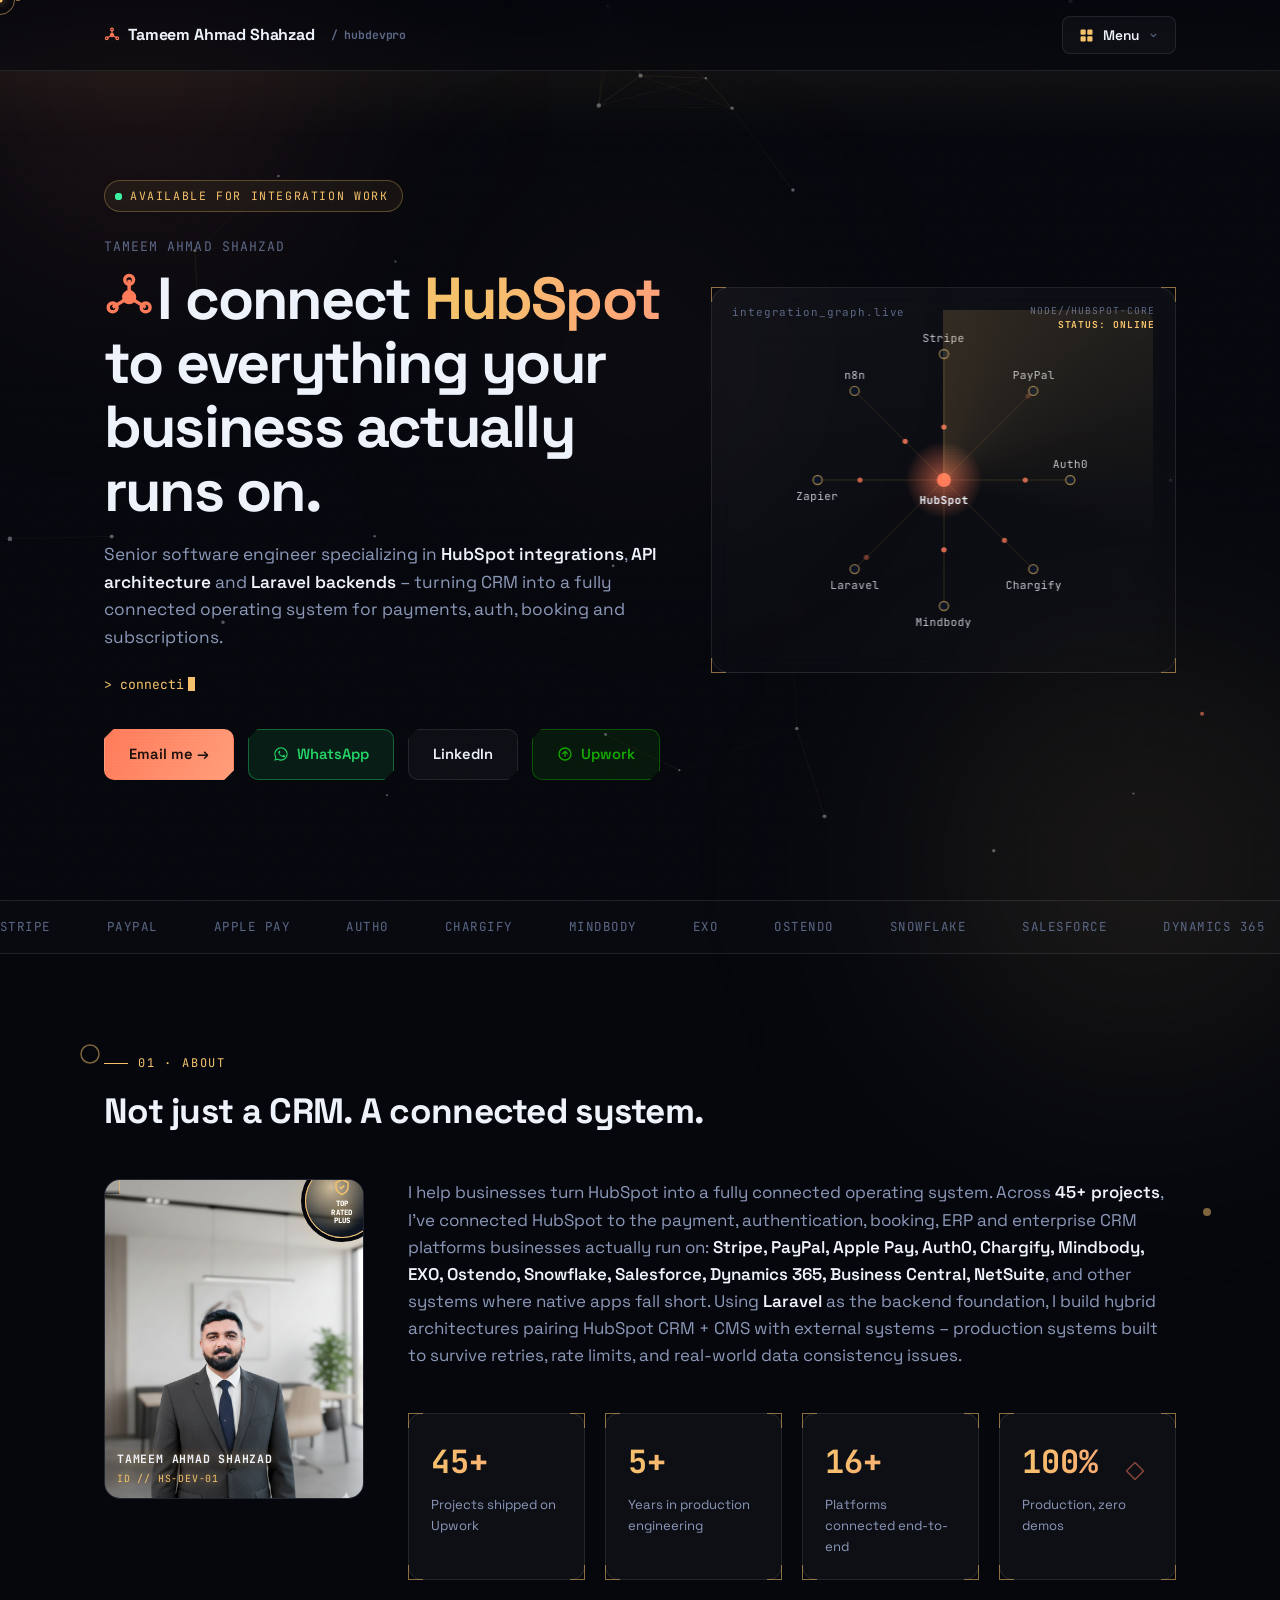
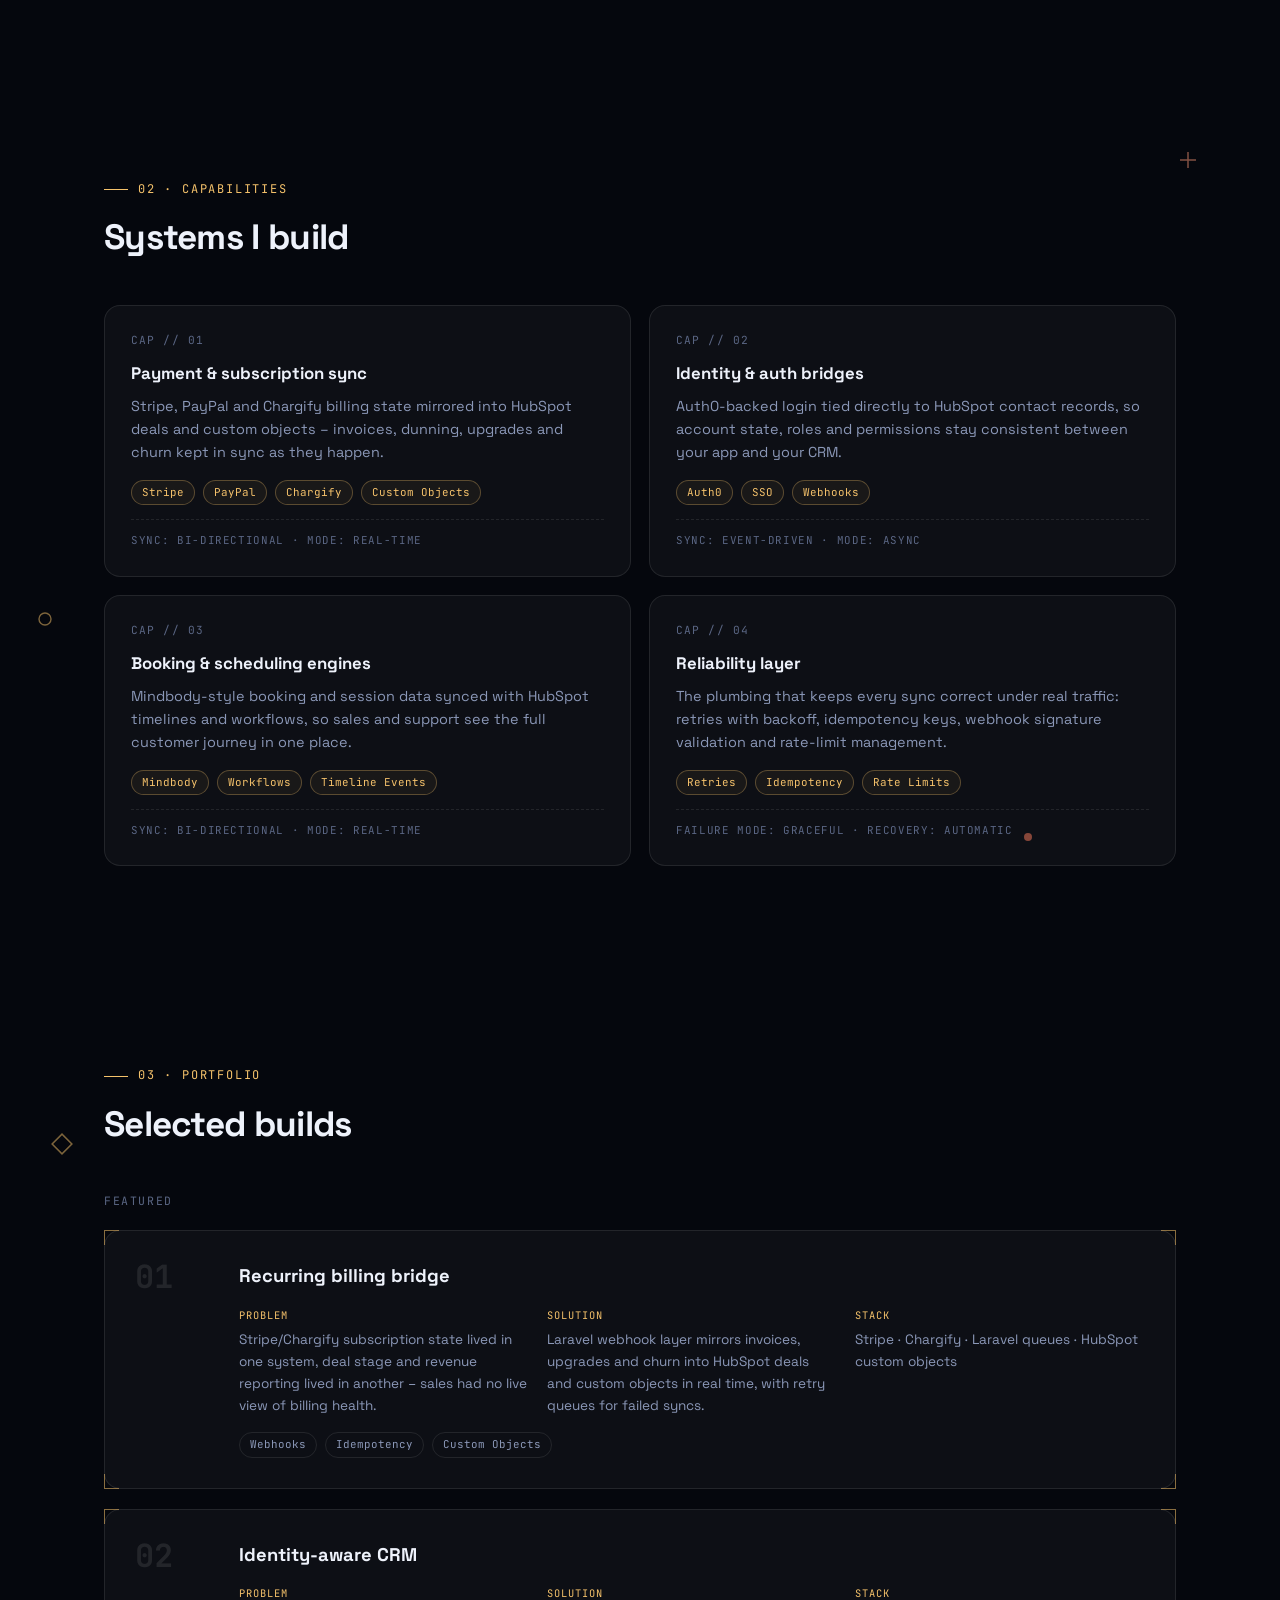
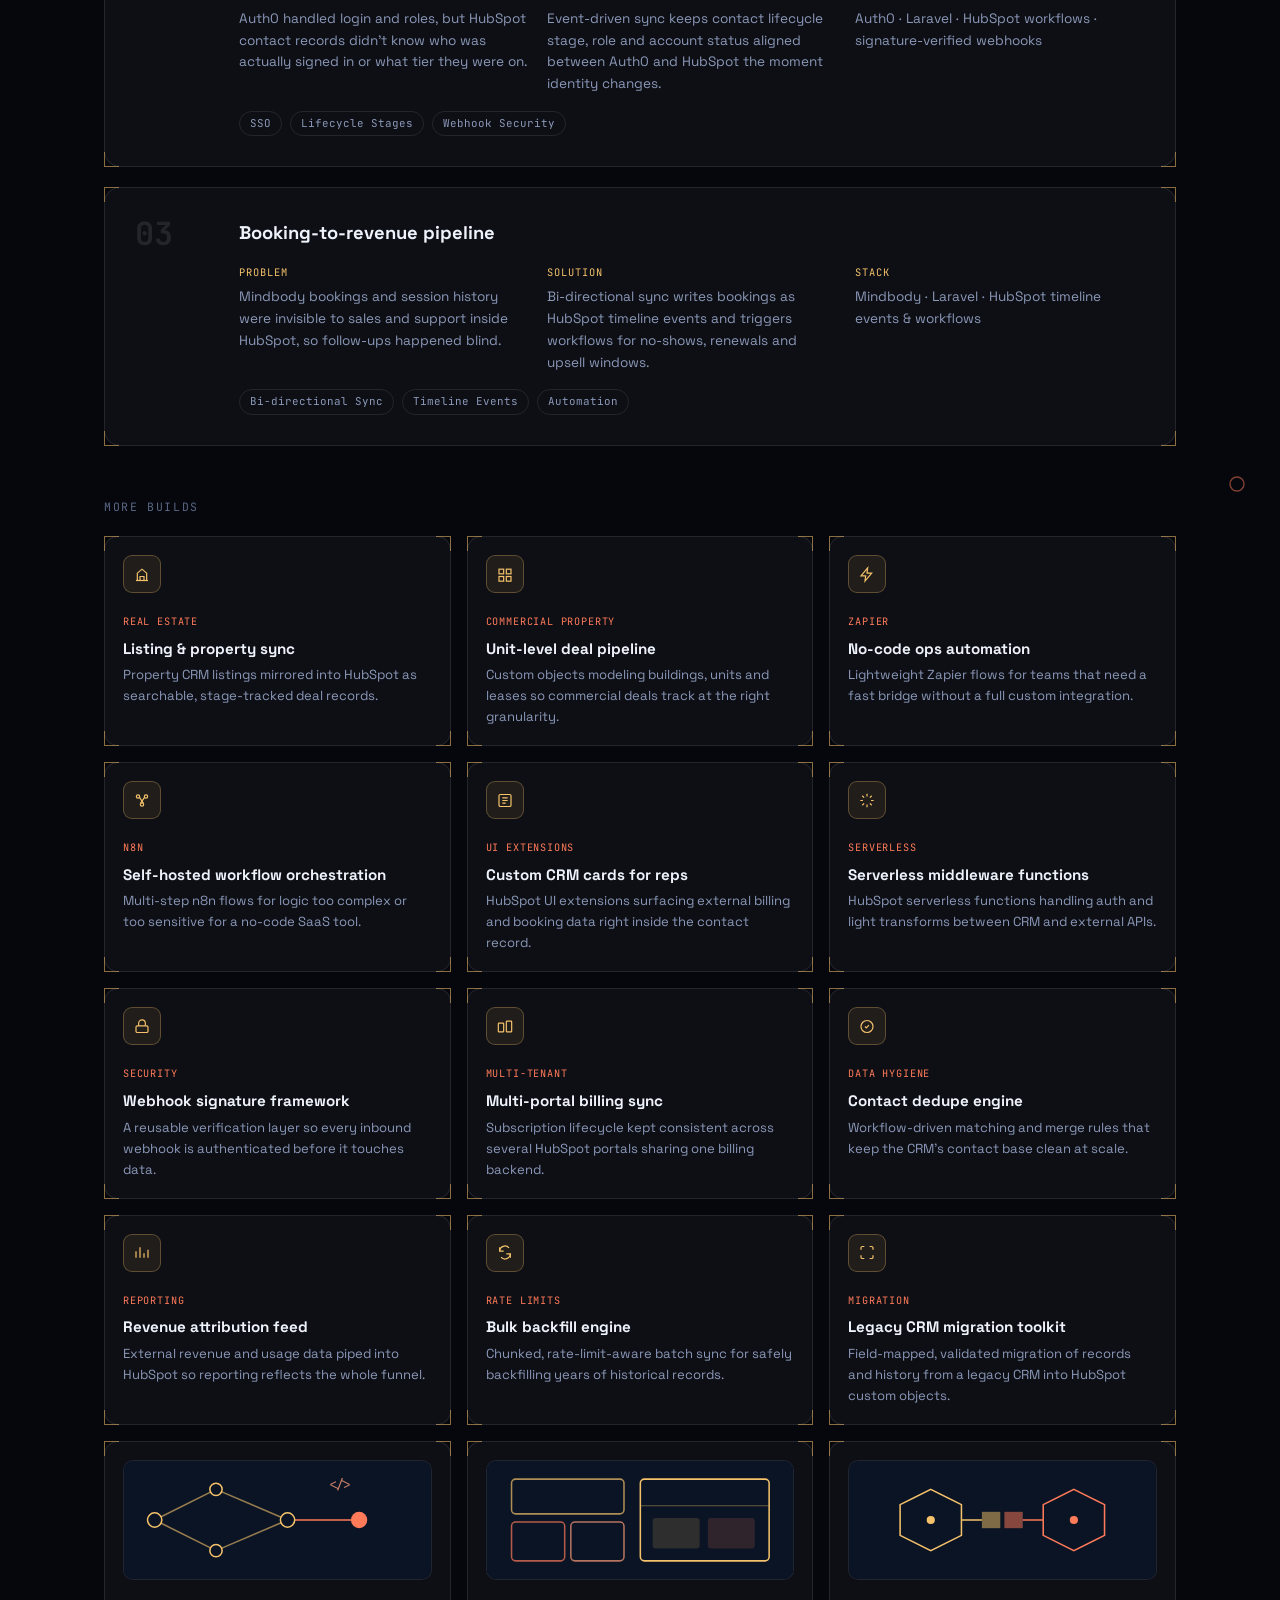
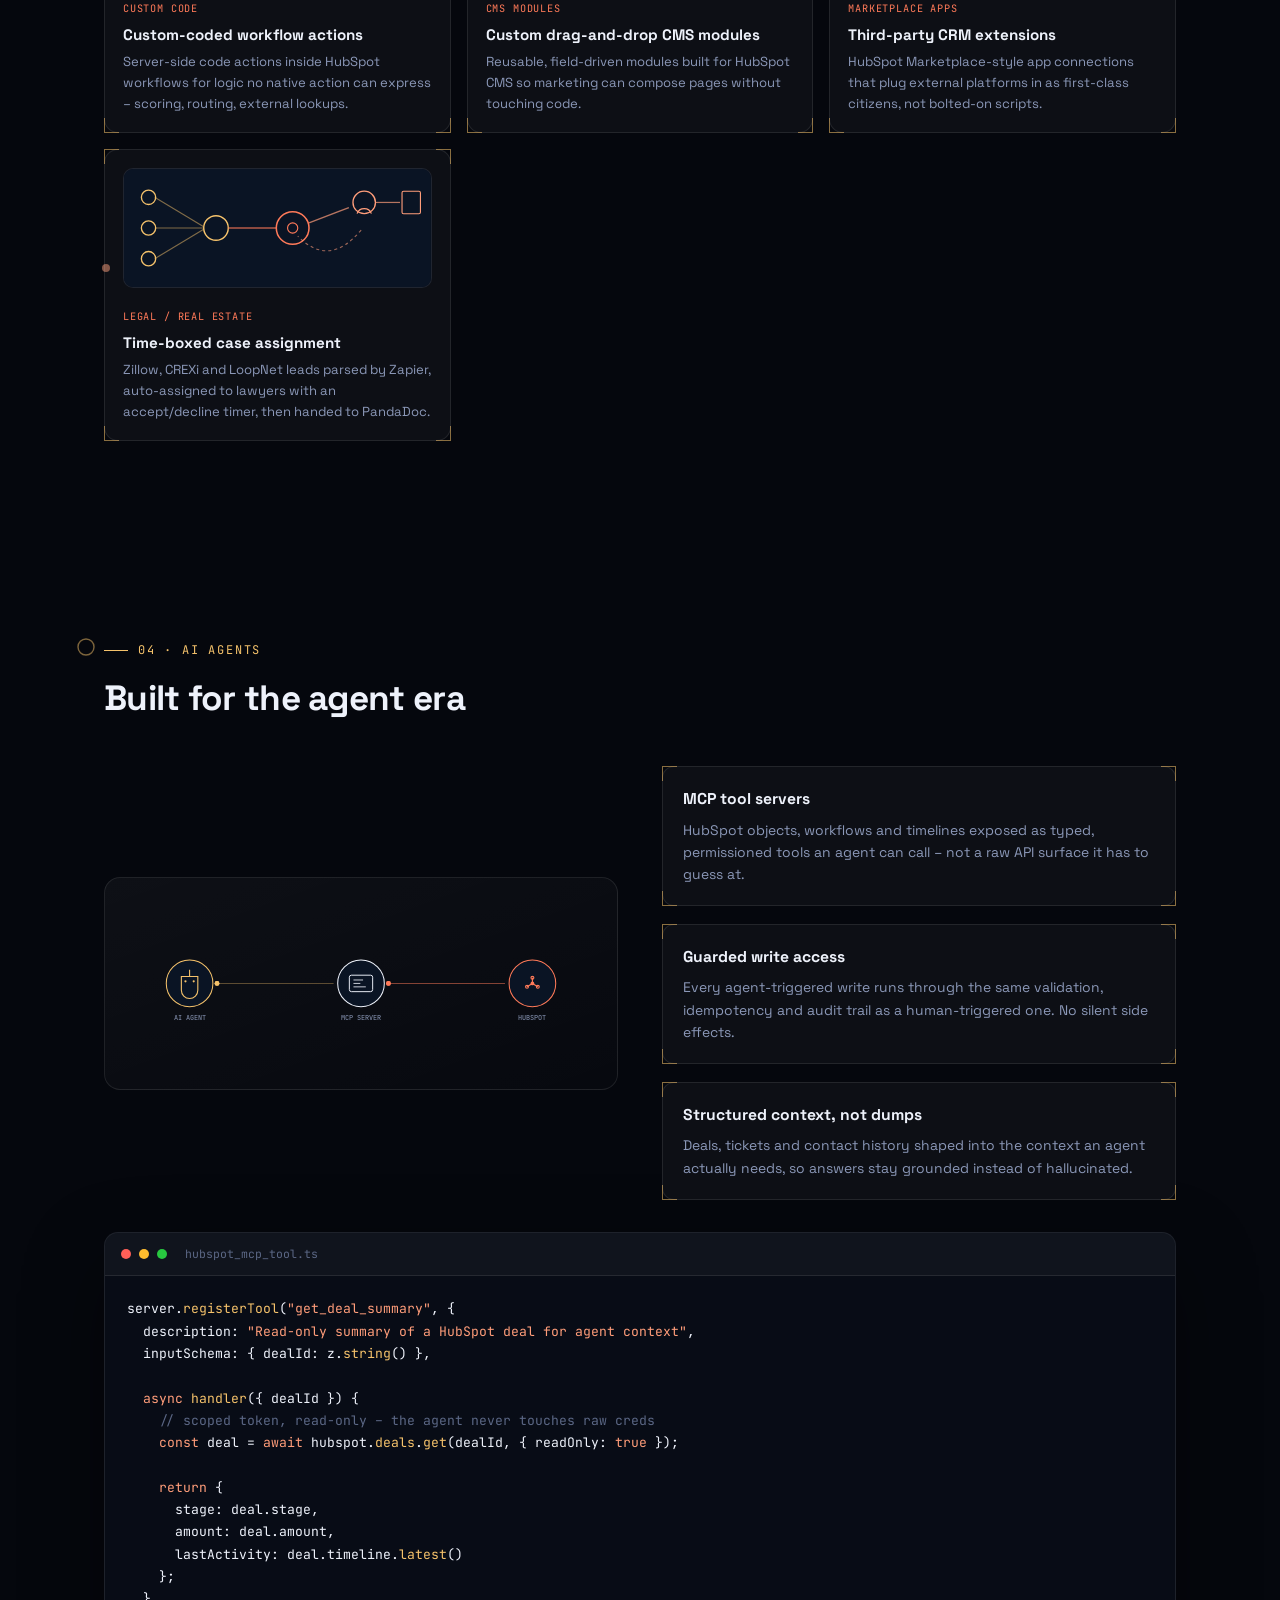
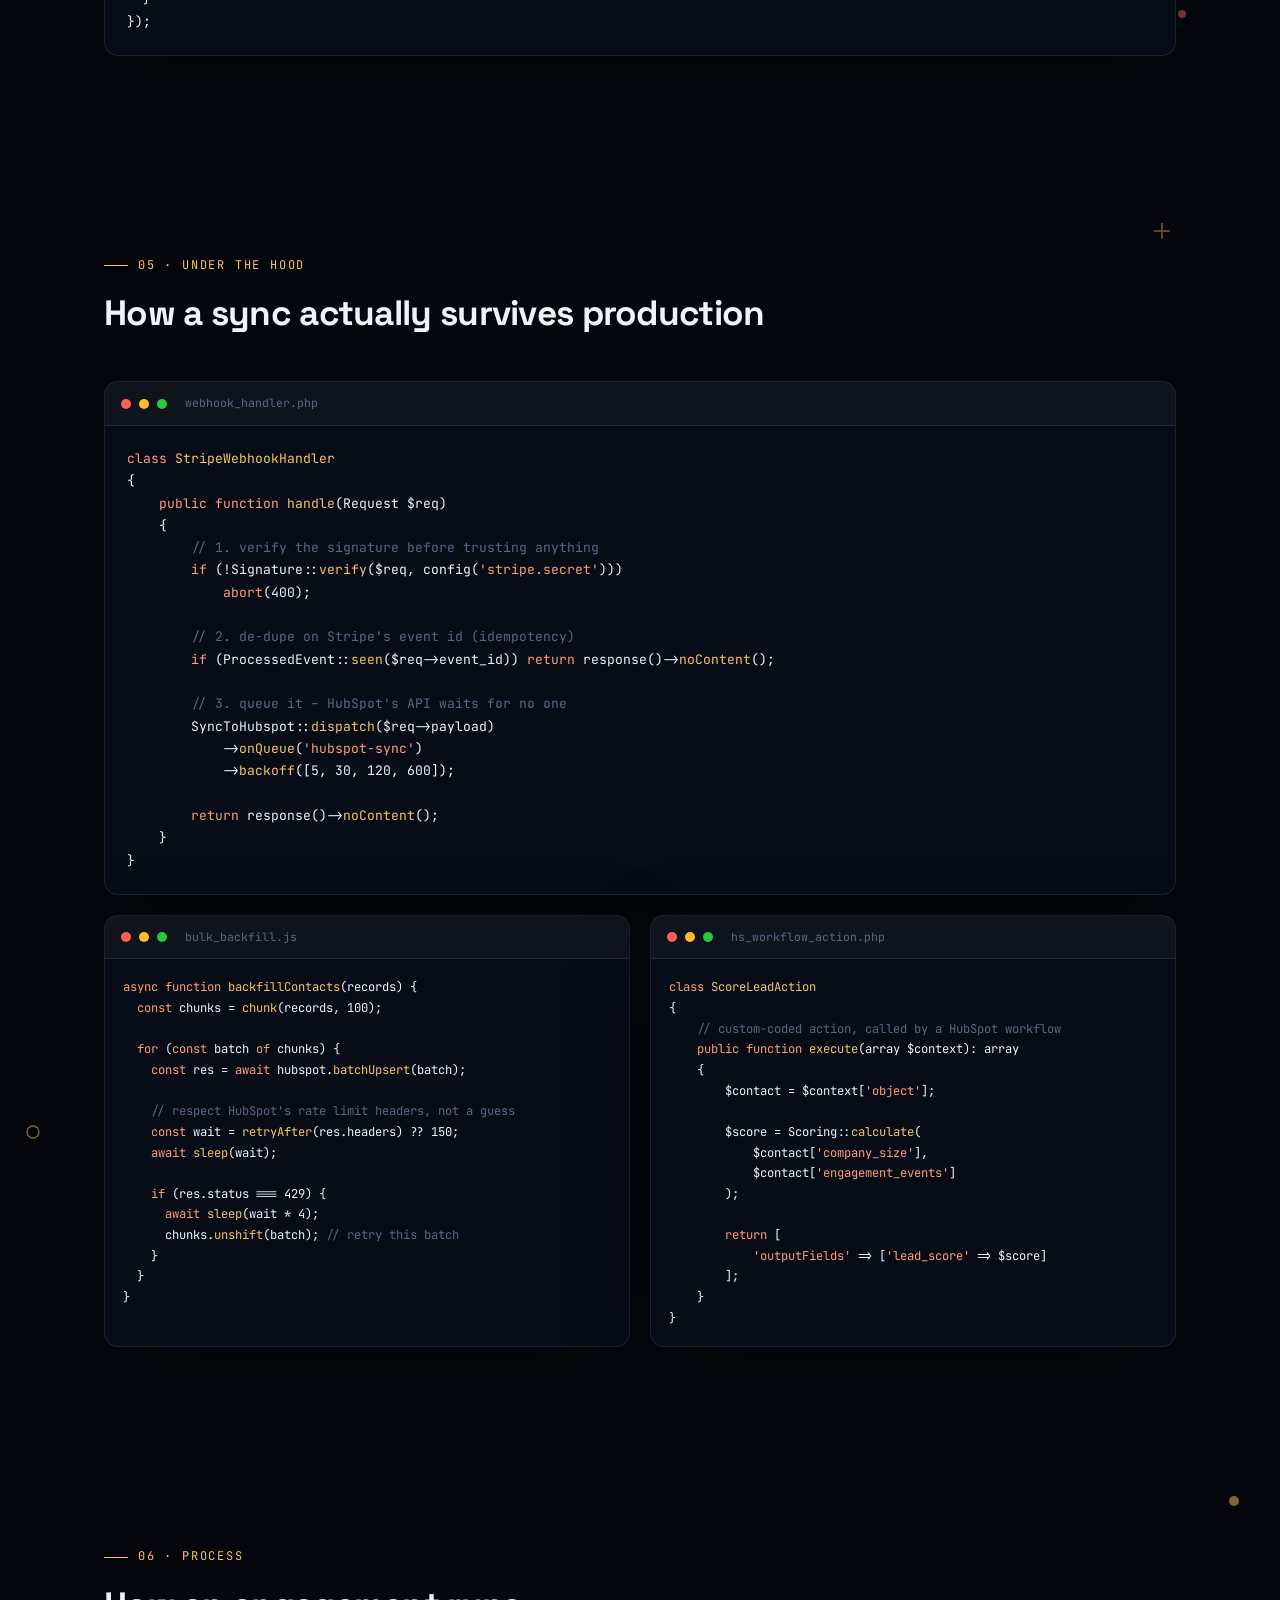
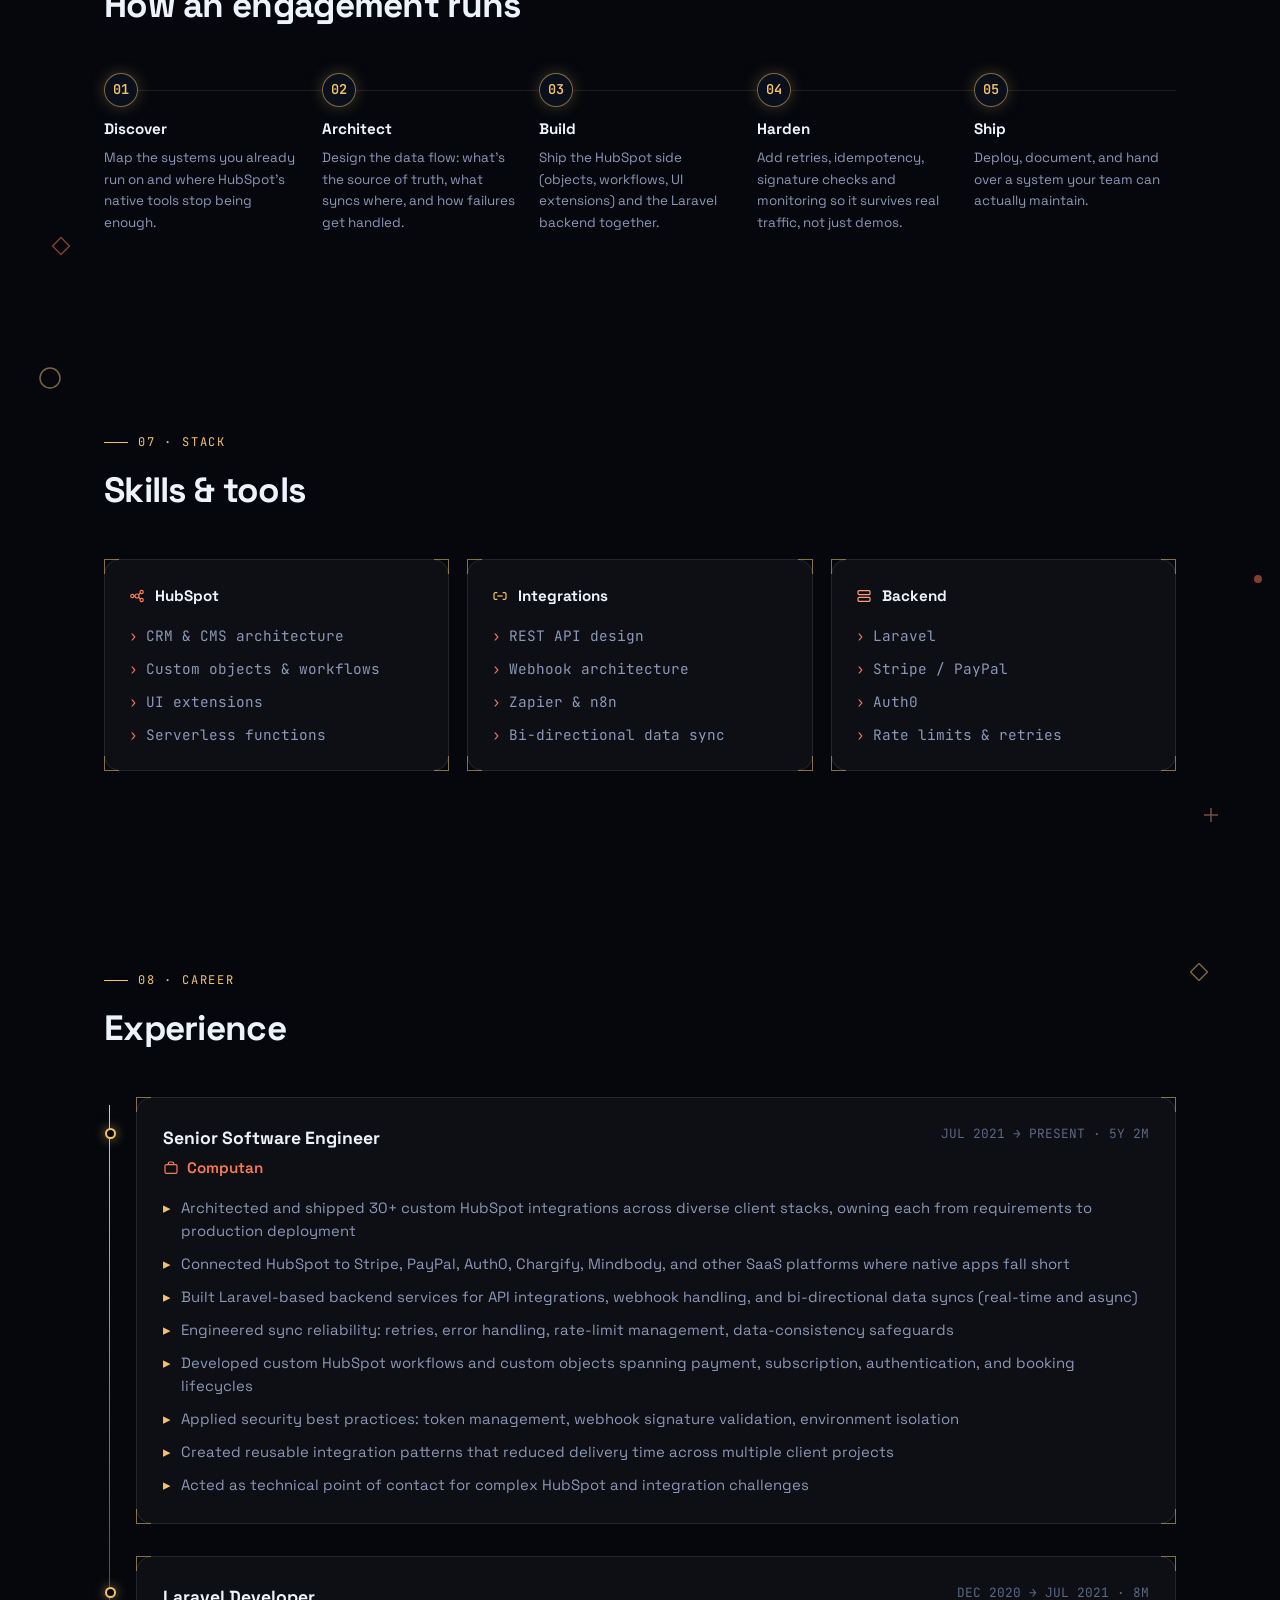
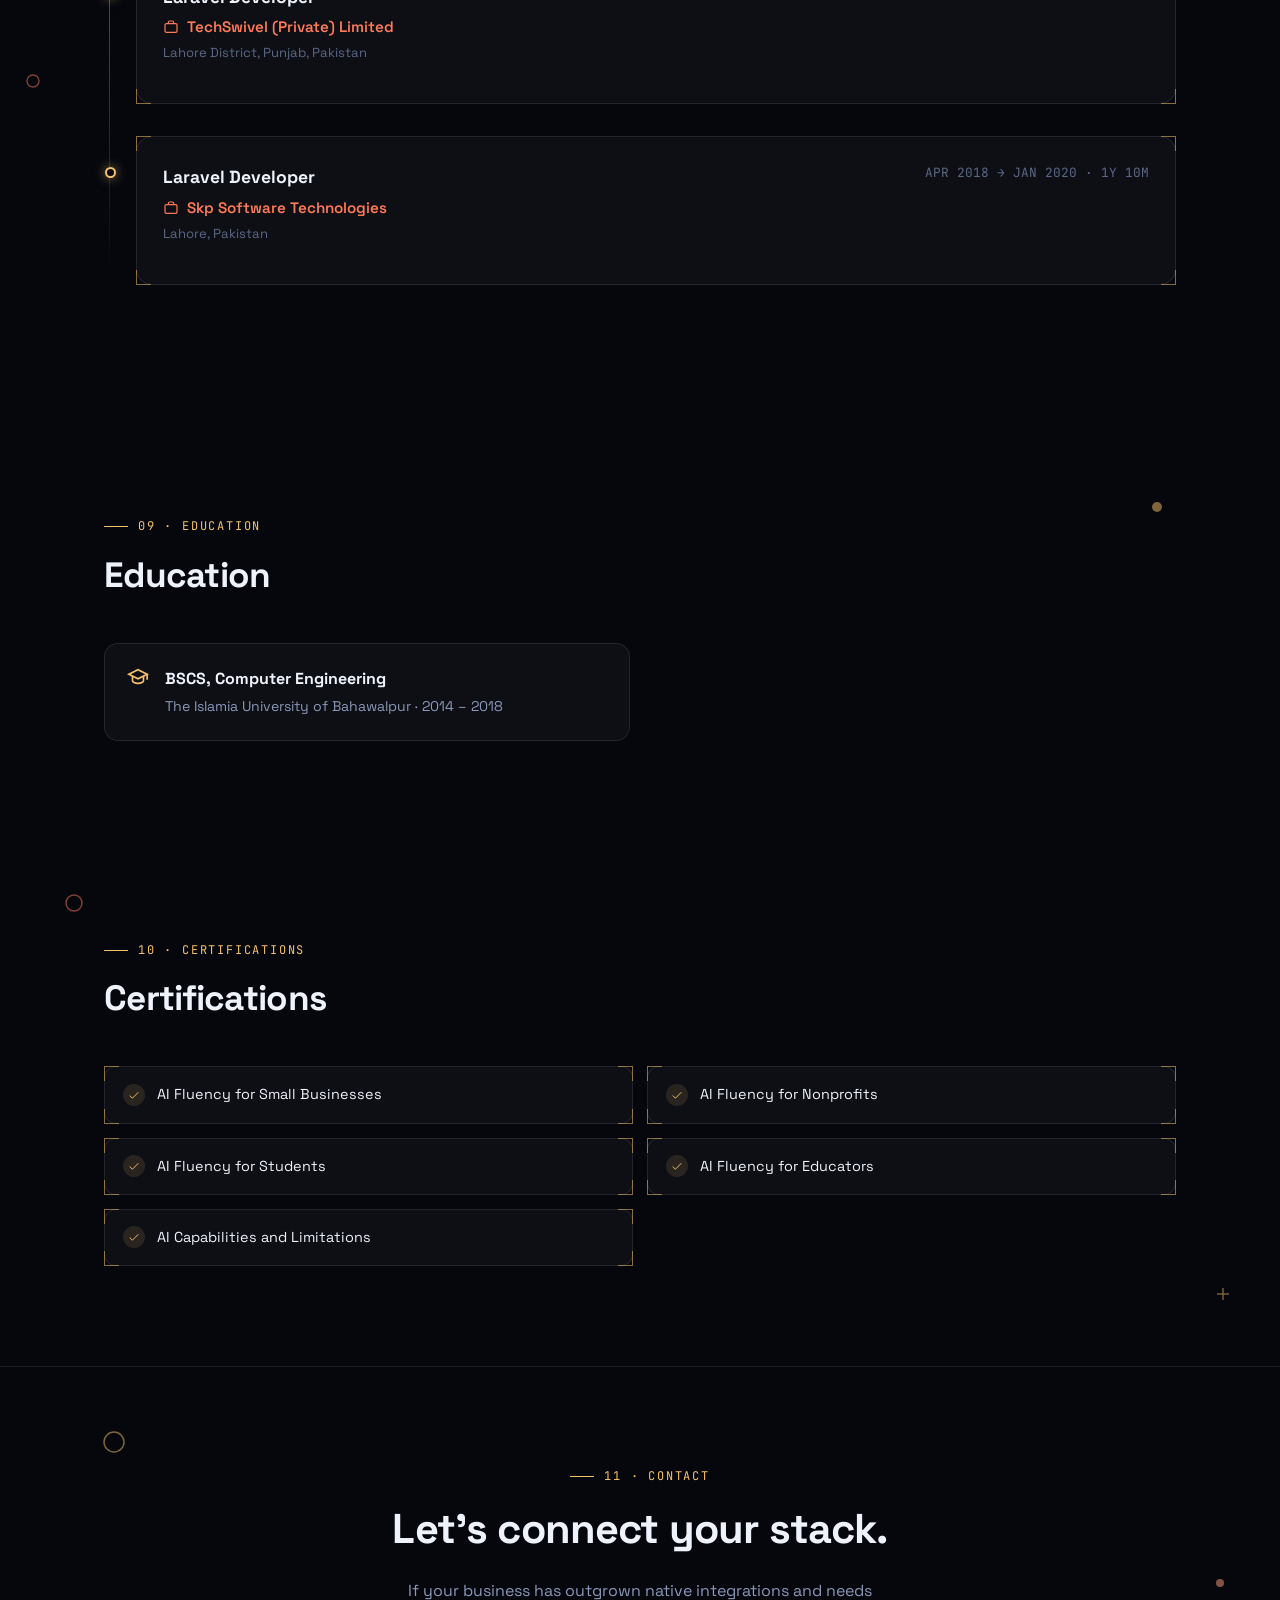
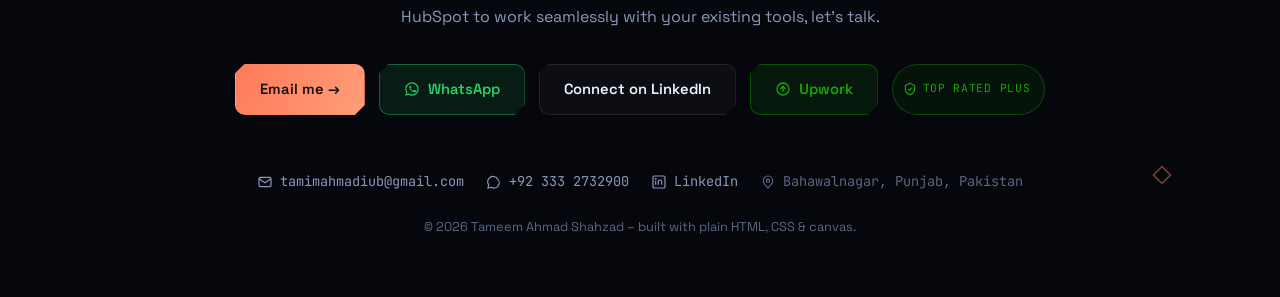
==== commit 9134eb25: "Reflect full platform breadth: 45+ Upwork projects, EXO/Ostendo ERP, Snowflake, Apple Pay, and a new" ====
--- a/index.html
+++ b/index.html
@@ -123,7 +123,7 @@
     </div>
     <div class="mega-cta">
       <div class="mega-label">Case Studies</div>
-      <p>Thirteen real integration patterns, walked through end to end &ndash; the situation, the build, the result.</p>
+      <p>Fourteen real integration patterns, walked through end to end &ndash; the situation, the build, the result.</p>
       <a class="btn primary" href="case-studies">View Case Studies</a>
       <a class="btn ghost" href="/#contact">Contact Me</a>
     </div>
@@ -164,8 +164,8 @@
 
 <div class="ticker">
   <div class="ticker-track">
-    <span>STRIPE</span><span>PAYPAL</span><span>AUTH0</span><span>CHARGIFY</span><span>MINDBODY</span><span>LARAVEL</span><span>ZAPIER</span><span>N8N</span><span>HUBSPOT CRM</span><span>HUBSPOT CMS</span>
-    <span>STRIPE</span><span>PAYPAL</span><span>AUTH0</span><span>CHARGIFY</span><span>MINDBODY</span><span>LARAVEL</span><span>ZAPIER</span><span>N8N</span><span>HUBSPOT CRM</span><span>HUBSPOT CMS</span>
+    <span>STRIPE</span><span>PAYPAL</span><span>APPLE PAY</span><span>AUTH0</span><span>CHARGIFY</span><span>MINDBODY</span><span>EXO</span><span>OSTENDO</span><span>SNOWFLAKE</span><span>SALESFORCE</span><span>DYNAMICS 365</span><span>BUSINESS CENTRAL</span><span>NETSUITE</span><span>LARAVEL</span><span>ZAPIER</span><span>N8N</span><span>HUBSPOT CRM</span><span>HUBSPOT CMS</span>
+    <span>STRIPE</span><span>PAYPAL</span><span>APPLE PAY</span><span>AUTH0</span><span>CHARGIFY</span><span>MINDBODY</span><span>EXO</span><span>OSTENDO</span><span>SNOWFLAKE</span><span>SALESFORCE</span><span>DYNAMICS 365</span><span>BUSINESS CENTRAL</span><span>NETSUITE</span><span>LARAVEL</span><span>ZAPIER</span><span>N8N</span><span>HUBSPOT CRM</span><span>HUBSPOT CMS</span>
   </div>
 </div>
 
@@ -191,17 +191,18 @@
       </div>
       <div class="about-text">
         <p>
-          I help businesses turn HubSpot into a fully connected operating system. Over <b>30+ custom
-          integrations</b>, I've connected HubSpot to the payment, authentication, booking, and subscription
-          platforms businesses actually run on: <b>Stripe, PayPal, Auth0, Chargify, Mindbody</b>, and other SaaS
-          tools where native apps fall short. Using <b>Laravel</b> as the backend foundation, I build hybrid
-          architectures pairing HubSpot CRM + CMS with external systems &ndash; production systems built to
-          survive retries, rate limits, and real-world data consistency issues.
+          I help businesses turn HubSpot into a fully connected operating system. Across <b>45+ projects</b>,
+          I've connected HubSpot to the payment, authentication, booking, ERP and enterprise CRM platforms
+          businesses actually run on: <b>Stripe, PayPal, Apple Pay, Auth0, Chargify, Mindbody, EXO, Ostendo,
+          Snowflake, Salesforce, Dynamics 365, Business Central, NetSuite</b>, and other systems where native
+          apps fall short. Using <b>Laravel</b> as the backend foundation, I build hybrid architectures pairing
+          HubSpot CRM + CMS with external systems &ndash; production systems built to survive retries, rate
+          limits, and real-world data consistency issues.
         </p>
         <div class="stats">
-          <div class="stat hud"><div class="c2"></div><div class="num" data-target="30" data-suffix="+">0</div><div class="lbl">Custom HubSpot integrations shipped</div></div>
+          <div class="stat hud"><div class="c2"></div><div class="num" data-target="45" data-suffix="+">0</div><div class="lbl">Projects shipped on Upwork</div></div>
           <div class="stat hud"><div class="c2"></div><div class="num" data-target="5" data-suffix="+">0</div><div class="lbl">Years in production engineering</div></div>
-          <div class="stat hud"><div class="c2"></div><div class="num" data-target="8" data-suffix="">0</div><div class="lbl">Platforms connected end-to-end</div></div>
+          <div class="stat hud"><div class="c2"></div><div class="num" data-target="16" data-suffix="+">0</div><div class="lbl">Platforms connected end-to-end</div></div>
           <div class="stat hud"><div class="c2"></div><div class="num" data-target="100" data-suffix="%">0</div><div class="lbl">Production, zero demos</div></div>
         </div>
       </div>
--- a/assets/style.css
+++ b/assets/style.css
@@ -472,7 +472,8 @@
     width:100%;height:120px;border-radius:10px;margin-bottom:14px;overflow:hidden;
     border:1px solid var(--border);background:var(--bg2);
   }
-  .pf-mini .banner svg{width:100%;height:100%;display:block}
+  .banner{overflow:hidden}
+  .banner svg{width:100%;height:100%;display:block}
 
   /* mega menu */
   .menu-btn{
